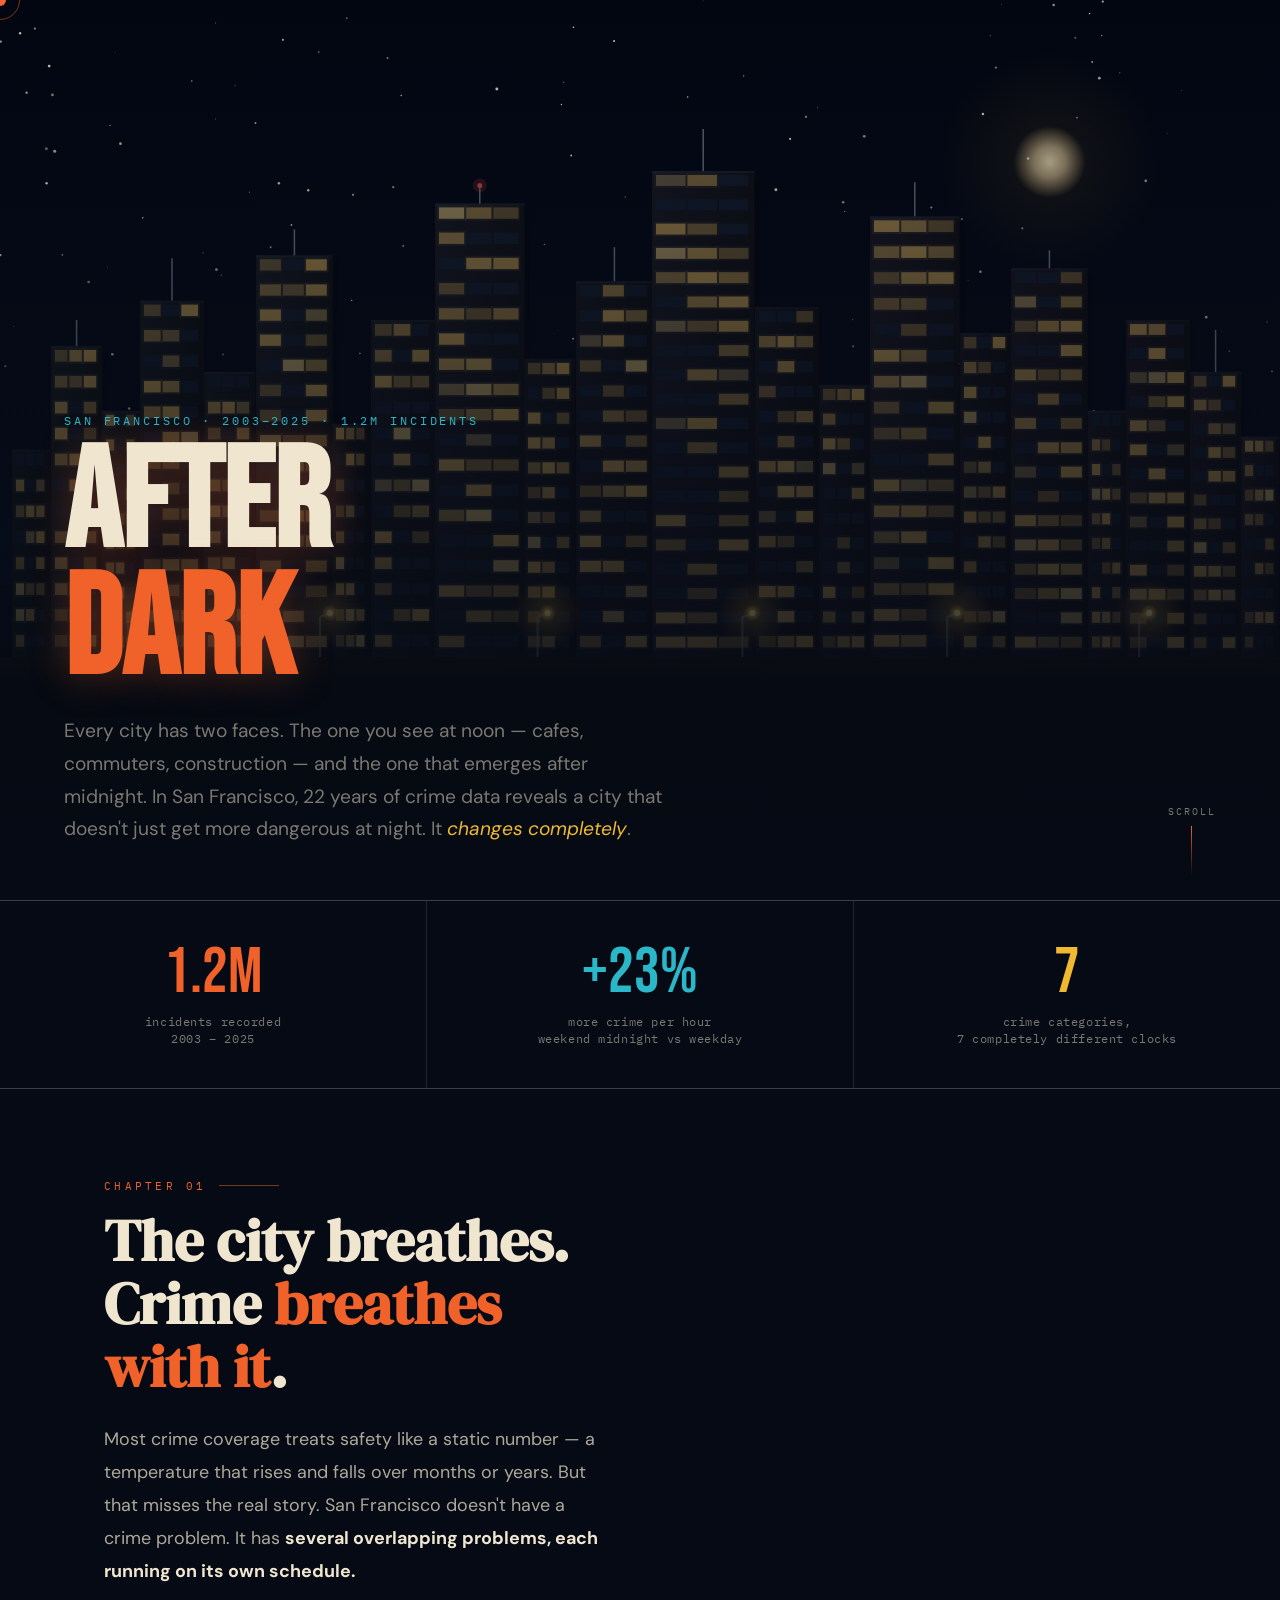
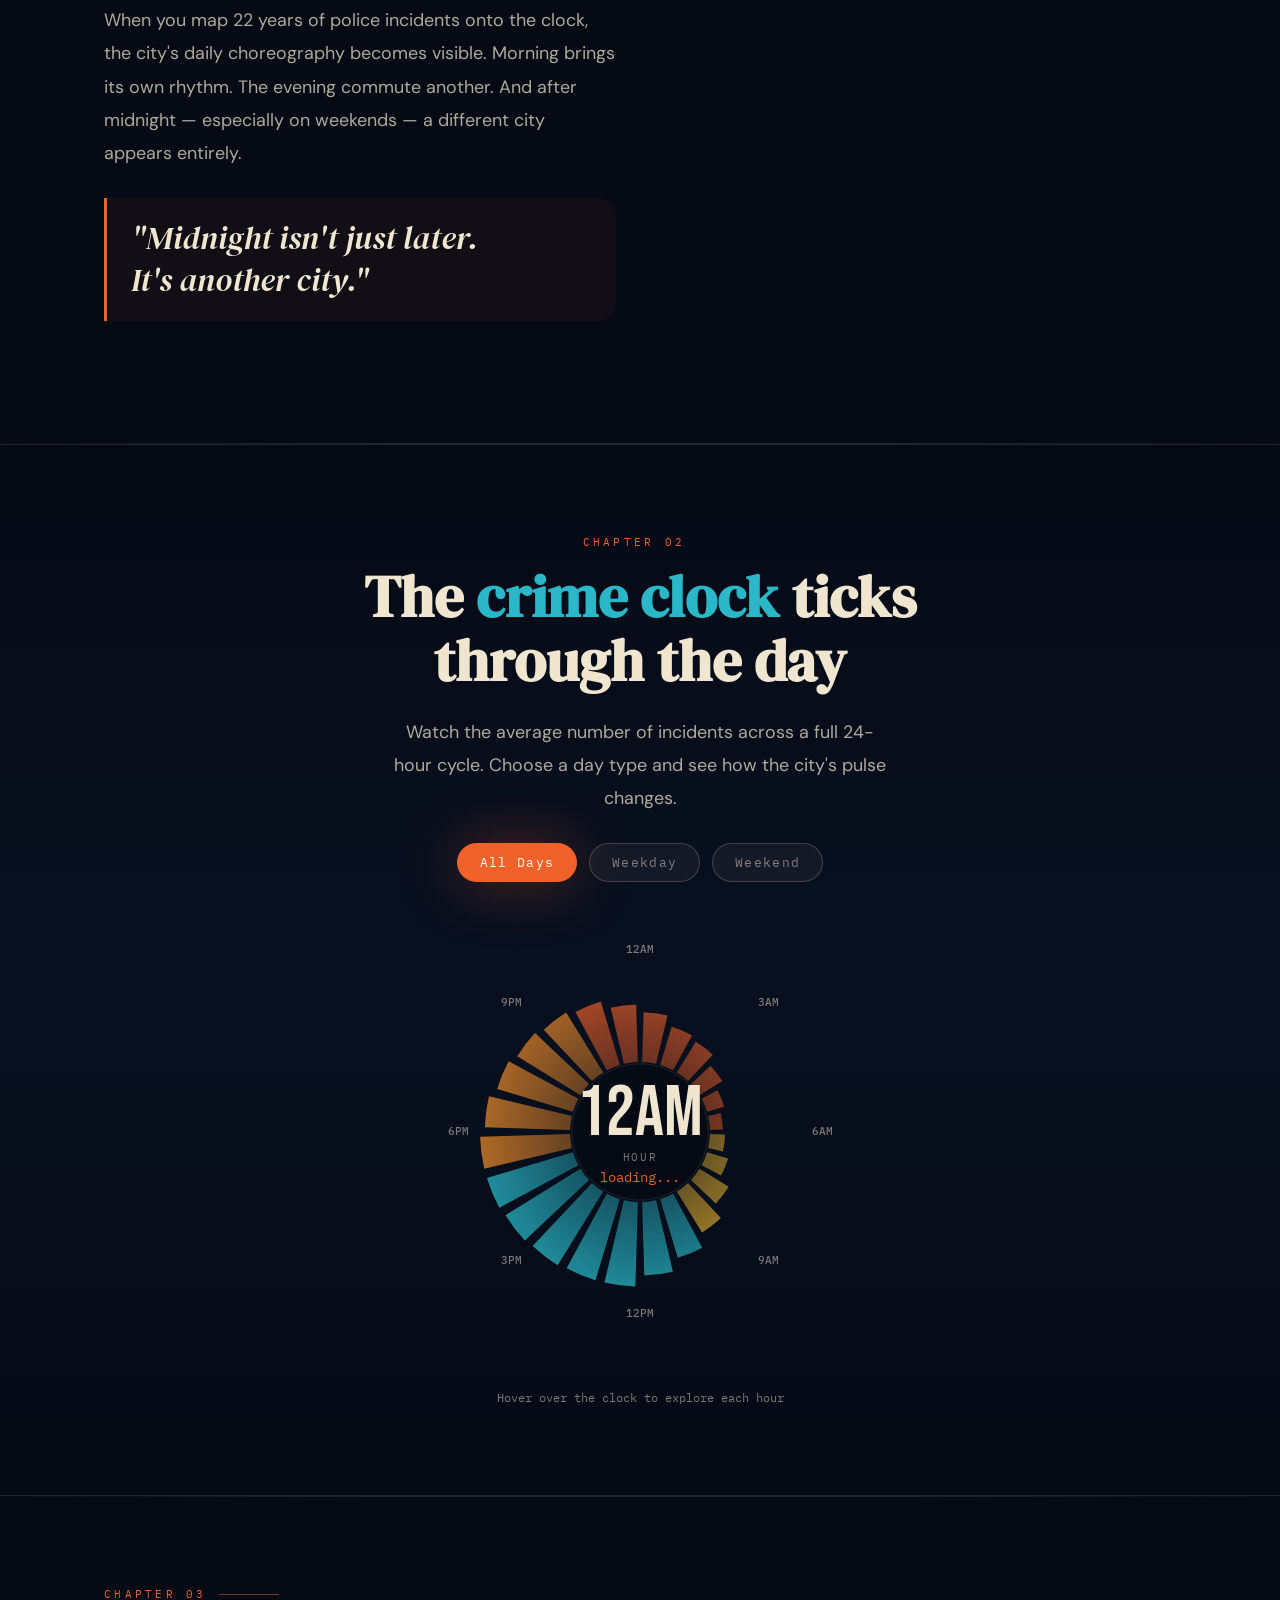
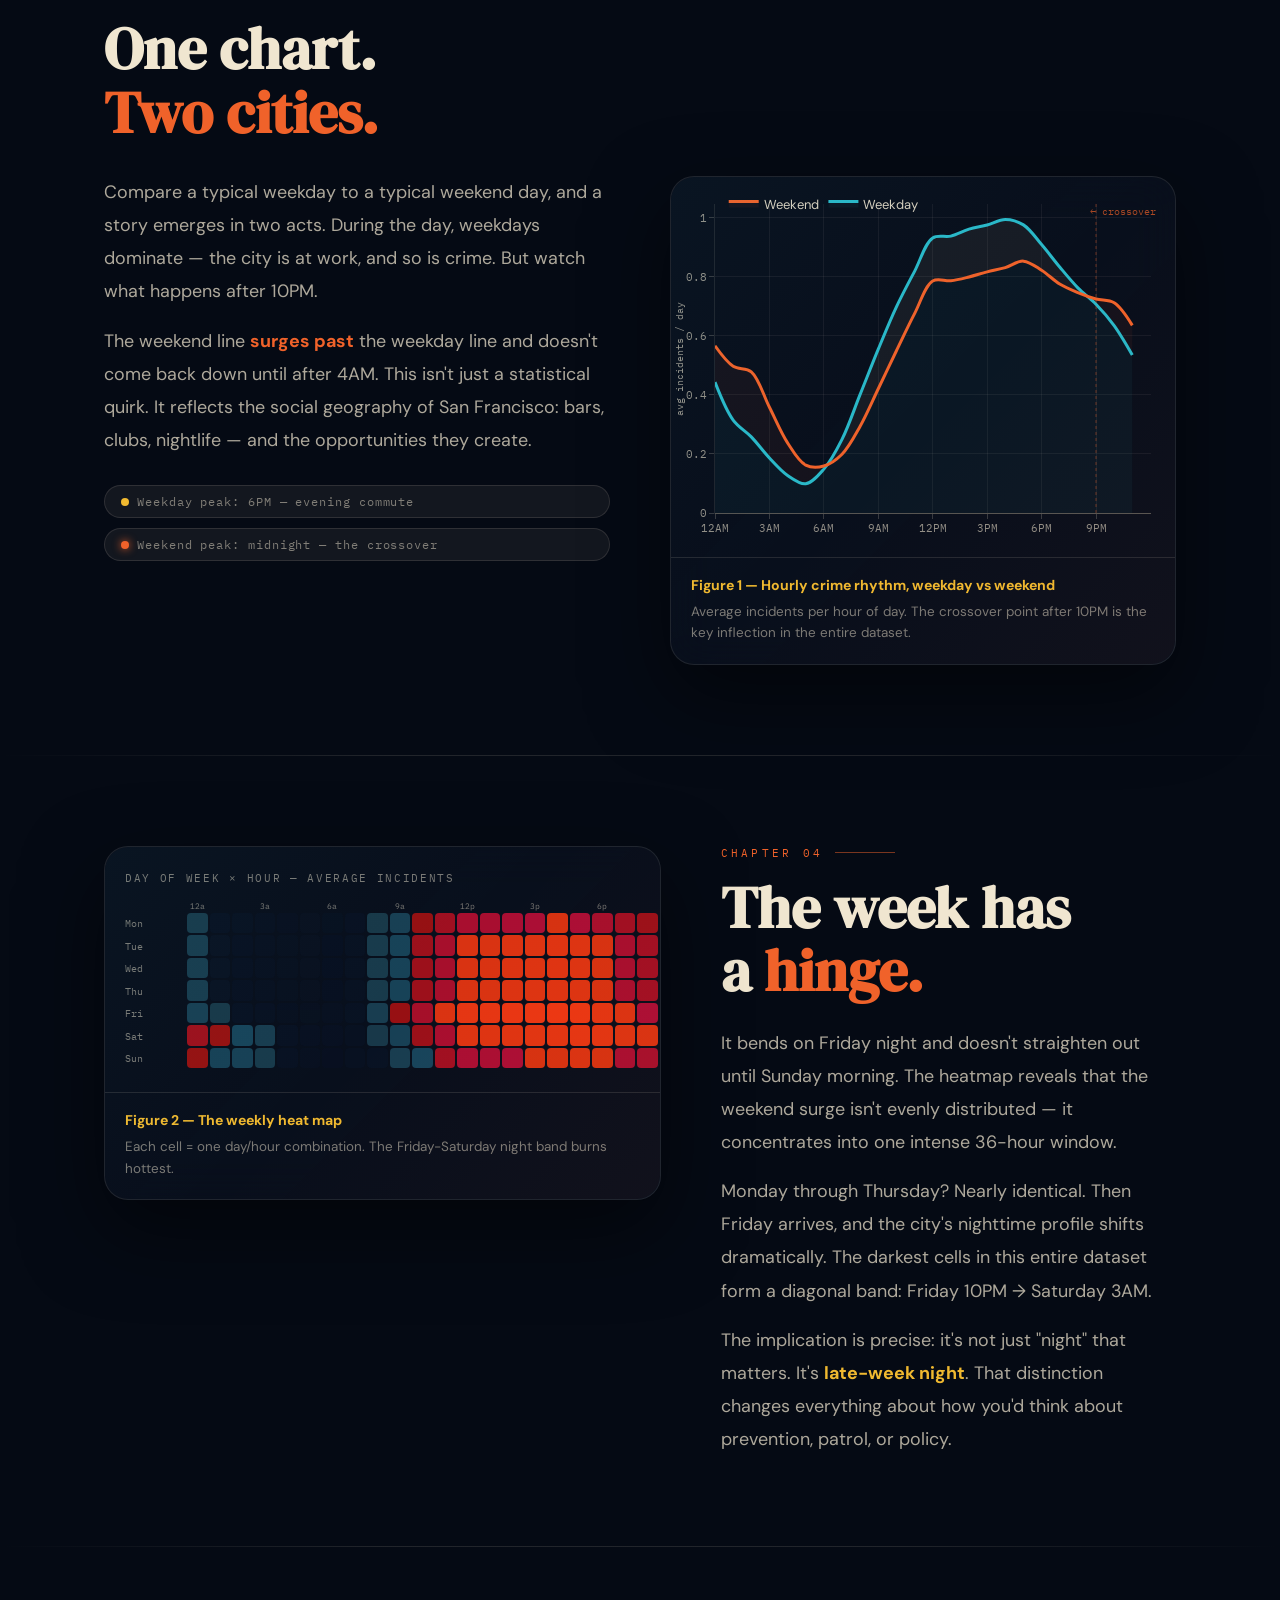
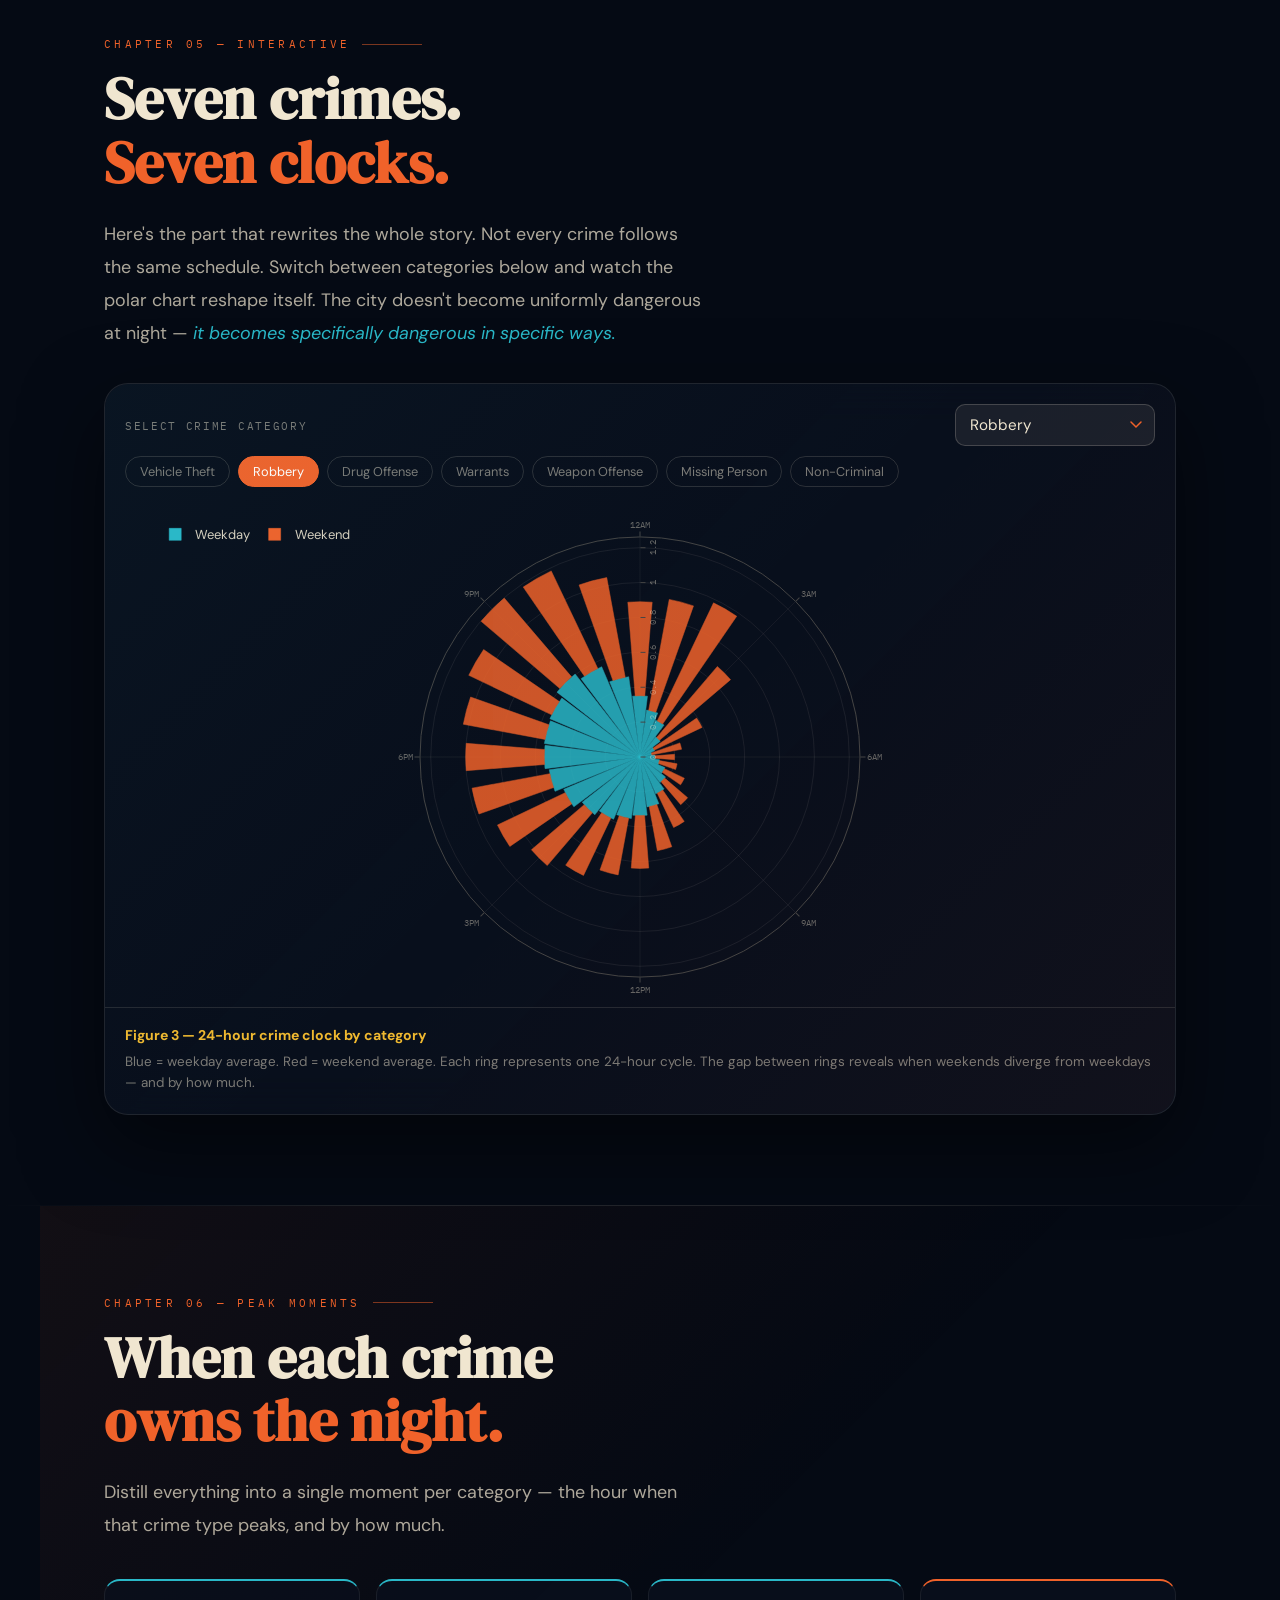
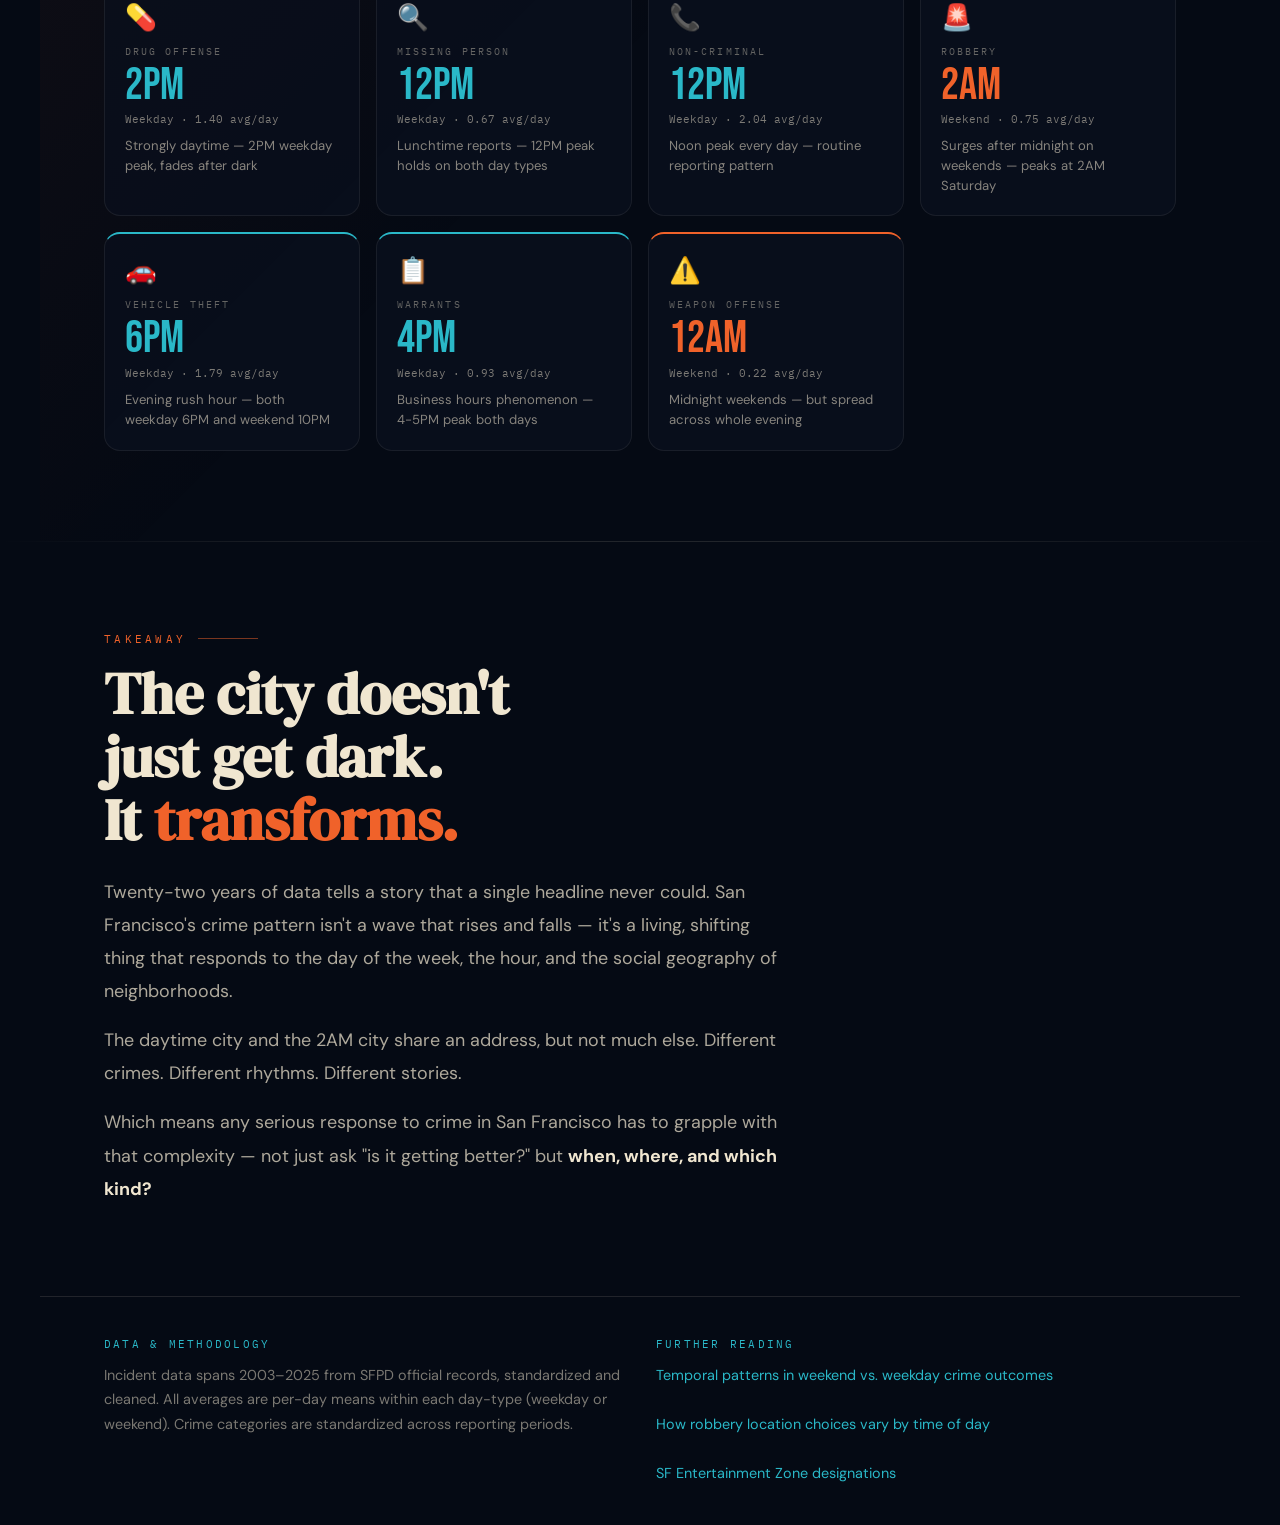
==== index.html @ 44c2de21 "init commit" ====
﻿<!DOCTYPE html>
<html lang="en">
<head>
<meta charset="UTF-8">
<meta name="viewport" content="width=device-width, initial-scale=1.0">
<title>After Dark — San Francisco's Crime Clock</title>
<link rel="preconnect" href="https://fonts.googleapis.com">
<link rel="preconnect" href="https://fonts.gstatic.com" crossorigin>
<link href="https://fonts.googleapis.com/css2?family=Bebas+Neue&family=DM+Serif+Display:ital@0;1&family=IBM+Plex+Mono:wght@400;500&family=DM+Sans:wght@300;400;500;700&display=swap" rel="stylesheet">
<script src="https://cdn.plot.ly/plotly-2.35.2.min.js"></script>
<style>
:root {
  --night: #050a14;
  --deep: #0a1220;
  --panel: rgba(8,16,32,0.82);
  --paper: #f5ede0;
  --ink: #f0e6d0;
  --dim: rgba(240,230,208,0.5);
  --orange: #f0622a;
  --teal: #2ab8c8;
  --gold: #f0b930;
  --amber: #e8892a;
  --line: rgba(240,230,208,0.12);
  --r: 18px;
  --glow-orange: 0 0 60px rgba(240,98,42,0.35);
  --glow-teal: 0 0 60px rgba(42,184,200,0.25);
}
*, *::before, *::after { box-sizing: border-box; margin: 0; padding: 0; }
html { scroll-behavior: smooth; }

body {
  background: var(--night);
  color: var(--ink);
  font-family: 'DM Sans', sans-serif;
  overflow-x: hidden;
}

/* ── PROGRESS BAR ── */
#progress-bar {
  position: fixed; top: 0; left: 0; height: 3px; width: 0;
  background: linear-gradient(90deg, var(--teal), var(--orange), var(--gold));
  z-index: 1000;
  transition: width 80ms linear;
  box-shadow: 0 0 12px rgba(240,98,42,0.6);
}

/* ── CURSOR ── */
#cursor {
  position: fixed; width: 12px; height: 12px; border-radius: 50%;
  background: var(--orange); pointer-events: none; z-index: 9999;
  transform: translate(-50%,-50%);
  transition: transform 60ms ease, width 200ms ease, height 200ms ease, opacity 200ms ease;
  mix-blend-mode: screen;
}
#cursor-ring {
  position: fixed; width: 40px; height: 40px; border-radius: 50%;
  border: 1px solid rgba(240,98,42,0.5); pointer-events: none; z-index: 9998;
  transform: translate(-50%,-50%);
  transition: transform 180ms ease, width 200ms ease, height 200ms ease;
}

/* ── HERO / CITY ── */
#hero {
  position: relative;
  height: 100vh; min-height: 600px;
  display: flex; flex-direction: column; justify-content: flex-end;
  overflow: hidden;
}

#city-canvas {
  position: absolute; inset: 0;
  width: 100%; height: 100%;
}

.hero-overlay {
  position: absolute; inset: 0;
  background: linear-gradient(to top, rgba(5,10,20,0.96) 0%, rgba(5,10,20,0.6) 50%, rgba(5,10,20,0.2) 100%);
  pointer-events: none;
}

.hero-content {
  position: relative; z-index: 10;
  padding: 0 clamp(20px, 5vw, 80px) clamp(40px, 6vh, 70px);
  max-width: 1100px;
}

.eyebrow {
  font-family: 'IBM Plex Mono', monospace;
  font-size: 0.72rem; letter-spacing: 0.25em; text-transform: uppercase;
  color: var(--teal); margin-bottom: 14px;
  animation: fadeUp 1s ease 0.3s both;
}

h1 {
  font-family: 'Bebas Neue', sans-serif;
  font-size: clamp(4rem, 11vw, 10rem);
  line-height: 0.9;
  color: var(--ink);
  text-shadow: 0 4px 40px rgba(240,98,42,0.3);
  animation: fadeUp 1s ease 0.5s both;
}

h1 em {
  color: var(--orange);
  font-style: normal;
}

.standfirst {
  max-width: 600px;
  font-size: clamp(1rem, 1.8vw, 1.2rem);
  line-height: 1.7;
  color: var(--dim);
  margin-top: 20px;
  animation: fadeUp 1s ease 0.7s both;
}

.hero-scroll-hint {
  position: absolute; bottom: 24px; right: clamp(20px, 5vw, 80px); z-index: 10;
  display: flex; flex-direction: column; align-items: center; gap: 8px;
  font-family: 'IBM Plex Mono', monospace; font-size: 0.65rem; letter-spacing: 0.2em;
  color: var(--dim); text-transform: uppercase;
  animation: fadeUp 1s ease 1s both;
}

.scroll-line {
  width: 1px; height: 50px;
  background: linear-gradient(to bottom, var(--orange), transparent);
  animation: scrollPulse 2s ease infinite;
}

/* ── CHAPTER SYSTEM ── */
.chapter {
  max-width: 1200px;
  margin: 0 auto;
  padding: clamp(60px, 10vh, 120px) clamp(20px, 5vw, 80px);
}

.chapter-label {
  font-family: 'IBM Plex Mono', monospace;
  font-size: 0.68rem; letter-spacing: 0.3em; text-transform: uppercase;
  color: var(--orange); margin-bottom: 16px;
  display: flex; align-items: center; gap: 12px;
}
.chapter-label::after {
  content: ''; flex: 1; max-width: 60px; height: 1px;
  background: var(--orange); opacity: 0.5;
}

h2 {
  font-family: 'DM Serif Display', Georgia, serif;
  font-size: clamp(2rem, 4.5vw, 3.6rem);
  line-height: 1.1;
  color: var(--ink);
  margin-bottom: 24px;
}
h2 em { color: var(--orange); font-style: normal; }
h2 .teal { color: var(--teal); }

.body-text {
  font-size: clamp(1rem, 1.5vw, 1.12rem);
  line-height: 1.85;
  color: rgba(240,230,208,0.72);
  max-width: 680px;
}
.body-text + .body-text { margin-top: 16px; }

/* ── TWO-COL ── */
.two-col {
  display: grid; grid-template-columns: 1fr 1fr; gap: 48px;
  align-items: start;
}
.two-col.flip { grid-template-columns: 1.1fr 0.9fr; }

/* ── PULL QUOTE ── */
.pullquote {
  border-left: 3px solid var(--orange);
  padding: 20px 24px;
  margin: 32px 0;
  background: rgba(240,98,42,0.05);
  border-radius: 0 var(--r) var(--r) 0;
}
.pullquote p {
  font-family: 'DM Serif Display', Georgia, serif;
  font-size: clamp(1.4rem, 2.5vw, 2rem);
  line-height: 1.3;
  color: var(--ink);
  font-style: italic;
}

/* ── VIZ CARDS ── */
.viz-wrap {
  background: rgba(10,18,32,0.7);
  border: 1px solid rgba(240,230,208,0.1);
  border-radius: 24px;
  overflow: hidden;
  backdrop-filter: blur(20px);
  box-shadow: 0 30px 80px rgba(0,0,0,0.5);
  position: relative;
}
.viz-wrap::before {
  content: ''; position: absolute; inset: 0;
  background: linear-gradient(135deg, rgba(42,184,200,0.04) 0%, transparent 50%, rgba(240,98,42,0.04) 100%);
  pointer-events: none; z-index: 1; border-radius: inherit;
}

.viz-caption {
  padding: 16px 20px 20px;
  border-top: 1px solid var(--line);
}
.viz-caption strong { color: var(--gold); font-size: 0.88rem; }
.viz-caption p { color: var(--dim); font-size: 0.84rem; line-height: 1.6; margin-top: 6px; }

/* ── ANIMATED CLOCK ── */
#clock-section {
  background: linear-gradient(180deg, var(--night) 0%, #081020 50%, var(--night) 100%);
  border-top: 1px solid var(--line); border-bottom: 1px solid var(--line);
}

.clock-container {
  display: flex; flex-direction: column; align-items: center;
  padding: clamp(60px,10vh,120px) clamp(20px,5vw,80px);
  text-align: center;
}

.clock-wrap {
  position: relative; width: clamp(260px, 40vw, 420px); height: clamp(260px, 40vw, 420px);
  margin: 40px auto;
}

#crime-clock {
  width: 100%; height: 100%;
}

.clock-time-display {
  position: absolute; top: 50%; left: 50%;
  transform: translate(-50%, -50%);
  text-align: center;
}
.clock-hour {
  font-family: 'Bebas Neue', sans-serif;
  font-size: clamp(2.8rem, 6vw, 4.5rem);
  color: var(--ink); line-height: 1;
}
.clock-label {
  font-family: 'IBM Plex Mono', monospace;
  font-size: 0.7rem; letter-spacing: 0.15em;
  color: var(--dim); text-transform: uppercase;
}
.clock-count {
  font-family: 'IBM Plex Mono', monospace;
  font-size: 0.85rem; color: var(--orange);
  margin-top: 4px;
}

.clock-controls {
  display: flex; gap: 12px; margin-top: 28px; flex-wrap: wrap; justify-content: center;
}
.clock-btn {
  padding: 10px 22px;
  border-radius: 999px;
  border: 1px solid rgba(240,230,208,0.2);
  background: rgba(240,230,208,0.05);
  color: var(--dim);
  font-family: 'IBM Plex Mono', monospace;
  font-size: 0.8rem; letter-spacing: 0.1em;
  cursor: pointer; transition: all 200ms ease;
}
.clock-btn:hover, .clock-btn.active {
  background: var(--orange); border-color: var(--orange);
  color: white; box-shadow: var(--glow-orange);
}

/* ── STATS ROW ── */
.stats-row {
  display: grid; grid-template-columns: repeat(3, 1fr); gap: 1px;
  background: var(--line);
  margin: 0; border-top: 1px solid var(--line); border-bottom: 1px solid var(--line);
}
.stat-cell {
  padding: 40px 30px;
  background: var(--night);
  text-align: center;
}
.stat-number {
  font-family: 'Bebas Neue', sans-serif;
  font-size: clamp(2.5rem, 5vw, 4rem);
  line-height: 1; display: block;
}
.stat-number.orange { color: var(--orange); }
.stat-number.teal { color: var(--teal); }
.stat-number.gold { color: var(--gold); }
.stat-desc {
  font-size: 0.88rem; color: var(--dim);
  line-height: 1.5; margin-top: 8px; display: block;
  font-family: 'IBM Plex Mono', monospace; font-size: 0.72rem; letter-spacing: 0.05em;
}

/* ── POLAR INTERACTIVE ── */
.polar-controls {
  padding: 20px 20px 10px;
  display: flex; align-items: center; justify-content: space-between;
  flex-wrap: wrap; gap: 12px;
}
.polar-label {
  font-family: 'IBM Plex Mono', monospace;
  font-size: 0.7rem; letter-spacing: 0.15em;
  color: var(--dim); text-transform: uppercase;
}
.polar-select {
  background: rgba(240,230,208,0.08);
  border: 1px solid rgba(240,230,208,0.2);
  border-radius: 10px;
  color: var(--ink);
  font-family: 'DM Sans', sans-serif;
  font-size: 0.95rem;
  padding: 10px 14px;
  cursor: pointer;
  min-width: 200px;
  appearance: none;
  background-image: url("data:image/svg+xml,%3Csvg xmlns='http://www.w3.org/2000/svg' width='12' height='8' viewBox='0 0 12 8'%3E%3Cpath d='M1 1l5 5 5-5' stroke='%23f0622a' stroke-width='1.5' fill='none' stroke-linecap='round'/%3E%3C/svg%3E");
  background-repeat: no-repeat;
  background-position: right 12px center;
  background-size: 12px;
  padding-right: 36px;
}
.polar-select option { background: var(--deep); }

.category-pills {
  display: flex; flex-wrap: wrap; gap: 8px;
  padding: 0 20px 20px;
}
.category-pill {
  padding: 6px 14px;
  border-radius: 999px;
  border: 1px solid rgba(240,230,208,0.15);
  background: transparent;
  color: var(--dim);
  font-size: 0.8rem;
  cursor: pointer;
  transition: all 150ms ease;
  font-family: 'DM Sans', sans-serif;
}
.category-pill:hover { border-color: var(--orange); color: var(--orange); }
.category-pill.active { background: var(--orange); border-color: var(--orange); color: white; }

/* ── LINE CHART ── */
.line-chart-wrap {
  padding: 20px;
}

/* ── GRID HEATMAP ── */
.heatmap-wrap { padding: 24px 20px; overflow-x: auto; }
.heatmap-grid {
  display: grid;
  grid-template-columns: 60px repeat(24, 1fr);
  gap: 2px;
  min-width: 600px;
}
.hm-cell {
  aspect-ratio: 1;
  border-radius: 4px;
  cursor: default;
  transition: transform 150ms ease, box-shadow 150ms ease;
  position: relative;
}
.hm-cell:hover {
  transform: scale(1.4); z-index: 10;
  box-shadow: 0 4px 20px rgba(0,0,0,0.5);
}
.hm-header {
  display: flex; align-items: center; justify-content: center;
  font-family: 'IBM Plex Mono', monospace;
  font-size: 0.6rem; color: var(--dim);
}
.hm-row-label {
  display: flex; align-items: center;
  font-family: 'IBM Plex Mono', monospace;
  font-size: 0.65rem; color: var(--dim);
  padding-right: 6px;
}

/* ── SCROLL SECTIONS ── */
.reveal {
  opacity: 0; transform: translateY(40px);
  transition: opacity 900ms ease, transform 900ms ease;
}
.reveal.visible { opacity: 1; transform: translateY(0); }

/* ── DIVIDERS ── */
.divider {
  width: 100%; height: 1px;
  background: linear-gradient(90deg, transparent, var(--line) 30%, var(--line) 70%, transparent);
}

/* ── FULL BLEED SECTION ── */
.full-bleed {
  background: linear-gradient(135deg, rgba(240,98,42,0.06) 0%, transparent 50%);
  padding: clamp(60px,10vh,120px) clamp(20px,5vw,80px);
}

/* ── FOOTER ── */
footer {
  border-top: 1px solid var(--line);
  padding: 40px clamp(20px,5vw,80px);
  max-width: 1200px;
  margin: 0 auto;
}
.footer-grid { display: grid; grid-template-columns: 1fr 1fr; gap: 32px; }
.footer-title {
  font-family: 'IBM Plex Mono', monospace;
  font-size: 0.7rem; letter-spacing: 0.2em;
  text-transform: uppercase; color: var(--teal);
  margin-bottom: 12px;
}
.footer-text { font-size: 0.9rem; line-height: 1.7; color: var(--dim); }
.footer-text a { color: var(--teal); text-decoration: none; }
.footer-text a:hover { text-decoration: underline; }

/* ── TOOLTIP ── */
.tooltip {
  position: fixed;
  background: rgba(8,16,32,0.95);
  border: 1px solid var(--orange);
  border-radius: 10px;
  padding: 10px 14px;
  pointer-events: none;
  z-index: 500;
  font-family: 'IBM Plex Mono', monospace;
  font-size: 0.78rem;
  color: var(--ink);
  opacity: 0;
  transition: opacity 150ms ease;
  max-width: 200px;
  box-shadow: 0 8px 30px rgba(0,0,0,0.5);
}

/* ── NIGHT TIMELINE ── */
.timeline-strip {
  display: flex;
  height: 80px;
  border-radius: 12px;
  overflow: hidden;
  margin: 32px 0;
  position: relative;
}
.timeline-hour {
  flex: 1;
  display: flex; flex-direction: column;
  align-items: center; justify-content: flex-end;
  padding-bottom: 6px;
  cursor: pointer;
  transition: opacity 200ms ease;
  position: relative;
}
.timeline-hour:hover { opacity: 0.85; }
.timeline-hour-label {
  font-family: 'IBM Plex Mono', monospace;
  font-size: 0.55rem; color: rgba(240,230,208,0.5);
  position: absolute; bottom: -18px;
}

/* ── ANIMATED NUMBERS ── */
.count-up { display: inline-block; }

/* ── NIGHT/DAY TOGGLE ── */
.mode-indicator {
  display: inline-flex; align-items: center; gap: 8px;
  padding: 8px 16px; border-radius: 999px;
  background: rgba(240,230,208,0.06);
  border: 1px solid var(--line);
  font-family: 'IBM Plex Mono', monospace; font-size: 0.72rem;
  color: var(--dim); letter-spacing: 0.08em;
}
.mode-dot { width: 8px; height: 8px; border-radius: 50%; }
.mode-dot.night { background: var(--orange); box-shadow: 0 0 8px var(--orange); animation: pulse 2s ease infinite; }
.mode-dot.day { background: var(--gold); }

/* ── RESPONSIVE ── */
@media (max-width: 800px) {
  .two-col, .two-col.flip { grid-template-columns: 1fr; }
  .footer-grid { grid-template-columns: 1fr; }
  .stats-row { grid-template-columns: 1fr; }
}
@media (max-width: 540px) {
  h1 { font-size: 3.5rem; }
}

/* ── KEYFRAMES ── */
@keyframes fadeUp {
  from { opacity: 0; transform: translateY(30px); }
  to { opacity: 1; transform: translateY(0); }
}
@keyframes scrollPulse {
  0%, 100% { opacity: 1; transform: scaleY(1); }
  50% { opacity: 0.3; transform: scaleY(0.6); }
}
@keyframes pulse {
  0%, 100% { box-shadow: 0 0 6px var(--orange); }
  50% { box-shadow: 0 0 14px var(--orange); }
}
@keyframes starFloat {
  0%, 100% { transform: translateY(0); }
  50% { transform: translateY(-6px); }
}

/* stars in hero */
.star {
  position: absolute;
  border-radius: 50%;
  background: white;
  pointer-events: none;
}
</style>
</head>
<body>

<div id="progress-bar"></div>
<div id="cursor"></div>
<div id="cursor-ring"></div>
<div class="tooltip" id="tooltip"></div>

<!-- ══════════════════════════════════════
     HERO — 3D City Skyline
════════════════════════════════════════ -->
<section id="hero">
  <canvas id="city-canvas"></canvas>
  <div class="hero-overlay"></div>
  <div class="hero-content">
    <p class="eyebrow">San Francisco · 2003–2025 · 1.2M incidents</p>
    <h1>After<br><em>Dark</em></h1>
    <p class="standfirst">
      Every city has two faces. The one you see at noon — cafes, commuters, construction — and the one that emerges after midnight. In San Francisco, 22 years of crime data reveals a city that doesn't just get more dangerous at night. It <em style="color:var(--gold)">changes completely</em>.
    </p>
  </div>
  <div class="hero-scroll-hint">
    <span>scroll</span>
    <div class="scroll-line"></div>
  </div>
</section>

<!-- ══════════════════════════════════════
     STATS ROW
════════════════════════════════════════ -->
<div class="stats-row reveal">
  <div class="stat-cell">
    <span class="stat-number orange" data-target="1200000" data-suffix="">1.2M</span>
    <span class="stat-desc">incidents recorded<br>2003 – 2025</span>
  </div>
  <div class="stat-cell">
    <span class="stat-number teal">+23%</span>
    <span class="stat-desc">more crime per hour<br>weekend midnight vs weekday</span>
  </div>
  <div class="stat-cell">
    <span class="stat-number gold">7</span>
    <span class="stat-desc">crime categories,<br>7 completely different clocks</span>
  </div>
</div>

<!-- ══════════════════════════════════════
     CHAPTER 1 — The Rhythm
════════════════════════════════════════ -->
<section class="chapter reveal">
  <div class="two-col">
    <div>
      <p class="chapter-label">Chapter 01</p>
      <h2>The city breathes.<br>Crime <em>breathes with it</em>.</h2>
      <p class="body-text">
        Most crime coverage treats safety like a static number — a temperature that rises and falls over months or years. But that misses the real story. San Francisco doesn't have a crime problem. It has <strong style="color:var(--ink)">several overlapping problems, each running on its own schedule.</strong>
      </p>
      <p class="body-text" style="margin-top:16px">
        When you map 22 years of police incidents onto the clock, the city's daily choreography becomes visible. Morning brings its own rhythm. The evening commute another. And after midnight — especially on weekends — a different city appears entirely.
      </p>
      <div class="pullquote" style="margin-top:28px">
        <p>"Midnight isn't just later.<br>It's <em>another city</em>."</p>
      </div>
    </div>
    <div>
      </div>
    </div>
  </div>
</section>

<div class="divider"></div>

<!-- ══════════════════════════════════════
     CHAPTER 2 — THE CLOCK SECTION
════════════════════════════════════════ -->
<section id="clock-section" class="reveal">
  <div class="clock-container">
    <p class="chapter-label" style="justify-content:center">Chapter 02</p>
    <h2 style="max-width:600px">The <span class="teal">crime clock</span> ticks<br>through the day</h2>
    <p class="body-text" style="margin:0 auto;text-align:center;max-width:500px">
      Watch the average number of incidents across a full 24-hour cycle. Choose a day type and see how the city's pulse changes.
    </p>

    <div class="clock-controls">
      <button class="clock-btn active" id="btn-all">All Days</button>
      <button class="clock-btn" id="btn-weekday">Weekday</button>
      <button class="clock-btn" id="btn-weekend">Weekend</button>
    </div>

    <div class="clock-wrap">
      <canvas id="crime-clock"></canvas>
      <div class="clock-time-display">
        <div class="clock-hour" id="clock-hour-display">12AM</div>
        <div class="clock-label">Hour</div>
        <div class="clock-count" id="clock-count-display">loading...</div>
      </div>
    </div>

    <p style="font-family:'IBM Plex Mono',monospace;font-size:0.72rem;color:var(--dim);text-align:center;margin-top:8px">
      Hover over the clock to explore each hour
    </p>
  </div>
</section>

<div class="divider"></div>

<!-- ══════════════════════════════════════
     CHAPTER 3 — WEEKDAY vs WEEKEND LINE CHART
════════════════════════════════════════ -->
<section class="chapter reveal">
  <p class="chapter-label">Chapter 03</p>
  <h2>One chart.<br><em>Two cities.</em></h2>
  <div class="two-col" style="align-items:start;gap:60px;margin-top:32px">
    <div>
      <p class="body-text">
        Compare a typical weekday to a typical weekend day, and a story emerges in two acts. During the day, weekdays dominate — the city is at work, and so is crime. But watch what happens after 10PM.
      </p>
      <p class="body-text" style="margin-top:16px">
        The weekend line <strong style="color:var(--orange)">surges past</strong> the weekday line and doesn't come back down until after 4AM. This isn't just a statistical quirk. It reflects the social geography of San Francisco: bars, clubs, nightlife — and the opportunities they create.
      </p>

      <div style="display:flex;flex-direction:column;gap:10px;margin-top:28px">
        <div class="mode-indicator">
          <div class="mode-dot day"></div>
          <span>Weekday peak: 6PM — evening commute</span>
        </div>
        <div class="mode-indicator">
          <div class="mode-dot night"></div>
          <span>Weekend peak: midnight — the crossover</span>
        </div>
      </div>
    </div>
    <div class="viz-wrap">
      <div id="line-chart" style="height:380px"></div>
      <div class="viz-caption">
        <strong>Figure 1 — Hourly crime rhythm, weekday vs weekend</strong>
        <p>Average incidents per hour of day. The crossover point after 10PM is the key inflection in the entire dataset.</p>
      </div>
    </div>
  </div>
</section>

<div class="divider"></div>

<!-- ══════════════════════════════════════
     CHAPTER 4 — HEATMAP
════════════════════════════════════════ -->
<section class="chapter reveal">
  <div class="two-col flip" style="align-items:start;gap:60px">
    <div class="viz-wrap" style="min-width:0">
      <div class="heatmap-wrap">
        <p class="polar-label" style="margin-bottom:16px">Day of week × Hour — average incidents</p>
        <div class="heatmap-grid" id="heatmap-grid"></div>
      </div>
      <div class="viz-caption">
        <strong>Figure 2 — The weekly heat map</strong>
        <p>Each cell = one day/hour combination. The Friday-Saturday night band burns hottest.</p>
      </div>
    </div>
    <div>
      <p class="chapter-label">Chapter 04</p>
      <h2>The week has<br>a <em>hinge.</em></h2>
      <p class="body-text">
        It bends on Friday night and doesn't straighten out until Sunday morning. The heatmap reveals that the weekend surge isn't evenly distributed — it concentrates into one intense 36-hour window.
      </p>
      <p class="body-text" style="margin-top:16px">
        Monday through Thursday? Nearly identical. Then Friday arrives, and the city's nighttime profile shifts dramatically. The darkest cells in this entire dataset form a diagonal band: Friday 10PM → Saturday 3AM.
      </p>
      <p class="body-text" style="margin-top:16px">
        The implication is precise: it's not just "night" that matters. It's <strong style="color:var(--gold)">late-week night</strong>. That distinction changes everything about how you'd think about prevention, patrol, or policy.
      </p>
    </div>
  </div>
</section>

<div class="divider"></div>

<!-- ══════════════════════════════════════
     CHAPTER 5 — POLAR INTERACTIVE
════════════════════════════════════════ -->
<section class="chapter reveal">
  <p class="chapter-label">Chapter 05 — Interactive</p>
  <h2>Seven crimes.<br><em>Seven clocks.</em></h2>
  <p class="body-text" style="max-width:600px;margin-bottom:32px">
    Here's the part that rewrites the whole story. Not every crime follows the same schedule. Switch between categories below and watch the polar chart reshape itself. The city doesn't become uniformly dangerous at night — <em style="color:var(--teal)">it becomes specifically dangerous in specific ways.</em>
  </p>

  <div class="viz-wrap">
    <div class="polar-controls">
      <div>
        <span class="polar-label">Select crime category</span>
      </div>
      <select class="polar-select" id="category-select"></select>
    </div>
    <div class="category-pills" id="category-pills"></div>
    <div id="polar-chart" style="height:500px"></div>
    <div class="viz-caption">
      <strong>Figure 3 — 24-hour crime clock by category</strong>
      <p>Blue = weekday average. Red = weekend average. Each ring represents one 24-hour cycle. The gap between rings reveals when weekends diverge from weekdays — and by how much.</p>
    </div>
  </div>
</section>

<div class="divider"></div>

<!-- ══════════════════════════════════════
     CHAPTER 6 — PEAK MOMENTS
════════════════════════════════════════ -->
<section class="chapter reveal full-bleed">
  <p class="chapter-label">Chapter 06 — Peak moments</p>
  <h2>When each crime<br><em>owns the night.</em></h2>
  <p class="body-text" style="margin-bottom:36px;max-width:580px">
    Distill everything into a single moment per category — the hour when that crime type peaks, and by how much.
  </p>
  <div id="peaks-grid" style="display:grid;grid-template-columns:repeat(auto-fill,minmax(240px,1fr));gap:16px"></div>
</section>

<div class="divider"></div>

<!-- ══════════════════════════════════════
     OUTRO
════════════════════════════════════════ -->
<section class="chapter reveal">
  <div style="max-width:720px">
    <p class="chapter-label">Takeaway</p>
    <h2>The city doesn't<br>just get dark.<br>It <em>transforms.</em></h2>
    <p class="body-text" style="margin-top:8px">
      Twenty-two years of data tells a story that a single headline never could. San Francisco's crime pattern isn't a wave that rises and falls — it's a living, shifting thing that responds to the day of the week, the hour, and the social geography of neighborhoods.
    </p>
    <p class="body-text" style="margin-top:16px">
      The daytime city and the 2AM city share an address, but not much else. Different crimes. Different rhythms. Different stories.
    </p>
    <p class="body-text" style="margin-top:16px">
      Which means any serious response to crime in San Francisco has to grapple with that complexity — not just ask "is it getting better?" but <strong style="color:var(--ink)">when, where, and which kind?</strong>
    </p>
  </div>
</section>

<!-- ══════════════════════════════════════
     FOOTER
════════════════════════════════════════ -->
<footer class="reveal">
  <div class="footer-grid">
    <div>
      <p class="footer-title">Data & Methodology</p>
      <p class="footer-text">
        Incident data spans 2003–2025 from SFPD official records, standardized and cleaned. All averages are per-day means within each day-type (weekday or weekend). Crime categories are standardized across reporting periods.
      </p>
    </div>
    <div>
      <p class="footer-title">Further Reading</p>
      <p class="footer-text">
        <a href="https://pmc.ncbi.nlm.nih.gov/articles/PMC10273326/" target="_blank">Temporal patterns in weekend vs. weekday crime outcomes</a><br><br>
        <a href="https://pmc.ncbi.nlm.nih.gov/articles/PMC5302087/" target="_blank">How robbery location choices vary by time of day</a><br><br>
        <a href="https://www.sf.gov/valencia-street-entertainment-zone" target="_blank">SF Entertainment Zone designations</a>
      </p>
    </div>
  </div>
</footer>

<!-- ══════════════════════════════════════
     DATA
════════════════════════════════════════ -->
<script id="story-data" type="application/json">{
  "metadata": {
    "title": "Crime isn't random. It follows a daily rhythm.",
    "focus_categories": [
      "Vehicle Theft",
      "Robbery",
      "Drug Offense",
      "Warrants",
      "Weapon Offense",
      "Missing Person",
      "Non-Criminal"
    ],
    "chart_meta": {
      "midnight_weekend": 21.310416666666665,
      "midnight_weekday": 17.363333333333333,
      "weekday_peak_hour": 18,
      "weekend_peak_hour": 0
    }
  },
  "category_hour": [
    {"category":"Drug Offense","label":"Weekday","hour":0,"avg_per_day":0.5133},
    {"category":"Drug Offense","label":"Weekday","hour":1,"avg_per_day":0.3085},
    {"category":"Drug Offense","label":"Weekday","hour":2,"avg_per_day":0.2548},
    {"category":"Drug Offense","label":"Weekday","hour":3,"avg_per_day":0.1823},
    {"category":"Drug Offense","label":"Weekday","hour":4,"avg_per_day":0.117},
    {"category":"Drug Offense","label":"Weekday","hour":5,"avg_per_day":0.0677},
    {"category":"Drug Offense","label":"Weekday","hour":6,"avg_per_day":0.1342},
    {"category":"Drug Offense","label":"Weekday","hour":7,"avg_per_day":0.2372},
    {"category":"Drug Offense","label":"Weekday","hour":8,"avg_per_day":0.4127},
    {"category":"Drug Offense","label":"Weekday","hour":9,"avg_per_day":0.6695},
    {"category":"Drug Offense","label":"Weekday","hour":10,"avg_per_day":0.9217},
    {"category":"Drug Offense","label":"Weekday","hour":11,"avg_per_day":1.1167},
    {"category":"Drug Offense","label":"Weekday","hour":12,"avg_per_day":1.2762},
    {"category":"Drug Offense","label":"Weekday","hour":13,"avg_per_day":1.3378},
    {"category":"Drug Offense","label":"Weekday","hour":14,"avg_per_day":1.3998},
    {"category":"Drug Offense","label":"Weekday","hour":15,"avg_per_day":1.3705},
    {"category":"Drug Offense","label":"Weekday","hour":16,"avg_per_day":1.2997},
    {"category":"Drug Offense","label":"Weekday","hour":17,"avg_per_day":1.1398},
    {"category":"Drug Offense","label":"Weekday","hour":18,"avg_per_day":0.9688},
    {"category":"Drug Offense","label":"Weekday","hour":19,"avg_per_day":0.8722},
    {"category":"Drug Offense","label":"Weekday","hour":20,"avg_per_day":0.7957},
    {"category":"Drug Offense","label":"Weekday","hour":21,"avg_per_day":0.7527},
    {"category":"Drug Offense","label":"Weekday","hour":22,"avg_per_day":0.7068},
    {"category":"Drug Offense","label":"Weekday","hour":23,"avg_per_day":0.5978},
    {"category":"Drug Offense","label":"Weekend","hour":0,"avg_per_day":0.6008},
    {"category":"Drug Offense","label":"Weekend","hour":1,"avg_per_day":0.4517},
    {"category":"Drug Offense","label":"Weekend","hour":2,"avg_per_day":0.4167},
    {"category":"Drug Offense","label":"Weekend","hour":3,"avg_per_day":0.3025},
    {"category":"Drug Offense","label":"Weekend","hour":4,"avg_per_day":0.1983},
    {"category":"Drug Offense","label":"Weekend","hour":5,"avg_per_day":0.1142},
    {"category":"Drug Offense","label":"Weekend","hour":6,"avg_per_day":0.1117},
    {"category":"Drug Offense","label":"Weekend","hour":7,"avg_per_day":0.1533},
    {"category":"Drug Offense","label":"Weekend","hour":8,"avg_per_day":0.2425},
    {"category":"Drug Offense","label":"Weekend","hour":9,"avg_per_day":0.3983},
    {"category":"Drug Offense","label":"Weekend","hour":10,"avg_per_day":0.5492},
    {"category":"Drug Offense","label":"Weekend","hour":11,"avg_per_day":0.6892},
    {"category":"Drug Offense","label":"Weekend","hour":12,"avg_per_day":0.8017},
    {"category":"Drug Offense","label":"Weekend","hour":13,"avg_per_day":0.8425},
    {"category":"Drug Offense","label":"Weekend","hour":14,"avg_per_day":0.8658},
    {"category":"Drug Offense","label":"Weekend","hour":15,"avg_per_day":0.8842},
    {"category":"Drug Offense","label":"Weekend","hour":16,"avg_per_day":0.8567},
    {"category":"Drug Offense","label":"Weekend","hour":17,"avg_per_day":0.9529},
    {"category":"Drug Offense","label":"Weekend","hour":18,"avg_per_day":0.8917},
    {"category":"Drug Offense","label":"Weekend","hour":19,"avg_per_day":0.8042},
    {"category":"Drug Offense","label":"Weekend","hour":20,"avg_per_day":0.7483},
    {"category":"Drug Offense","label":"Weekend","hour":21,"avg_per_day":0.7417},
    {"category":"Drug Offense","label":"Weekend","hour":22,"avg_per_day":0.7375},
    {"category":"Drug Offense","label":"Weekend","hour":23,"avg_per_day":0.6517},
    {"category":"Missing Person","label":"Weekday","hour":0,"avg_per_day":0.1495},
    {"category":"Missing Person","label":"Weekday","hour":1,"avg_per_day":0.1095},
    {"category":"Missing Person","label":"Weekday","hour":2,"avg_per_day":0.0887},
    {"category":"Missing Person","label":"Weekday","hour":3,"avg_per_day":0.0693},
    {"category":"Missing Person","label":"Weekday","hour":4,"avg_per_day":0.052},
    {"category":"Missing Person","label":"Weekday","hour":5,"avg_per_day":0.0413},
    {"category":"Missing Person","label":"Weekday","hour":6,"avg_per_day":0.0493},
    {"category":"Missing Person","label":"Weekday","hour":7,"avg_per_day":0.0713},
    {"category":"Missing Person","label":"Weekday","hour":8,"avg_per_day":0.1422},
    {"category":"Missing Person","label":"Weekday","hour":9,"avg_per_day":0.2422},
    {"category":"Missing Person","label":"Weekday","hour":10,"avg_per_day":0.3555},
    {"category":"Missing Person","label":"Weekday","hour":11,"avg_per_day":0.4673},
    {"category":"Missing Person","label":"Weekday","hour":12,"avg_per_day":0.6652},
    {"category":"Missing Person","label":"Weekday","hour":13,"avg_per_day":0.6035},
    {"category":"Missing Person","label":"Weekday","hour":14,"avg_per_day":0.5647},
    {"category":"Missing Person","label":"Weekday","hour":15,"avg_per_day":0.545},
    {"category":"Missing Person","label":"Weekday","hour":16,"avg_per_day":0.5413},
    {"category":"Missing Person","label":"Weekday","hour":17,"avg_per_day":0.521},
    {"category":"Missing Person","label":"Weekday","hour":18,"avg_per_day":0.4493},
    {"category":"Missing Person","label":"Weekday","hour":19,"avg_per_day":0.3992},
    {"category":"Missing Person","label":"Weekday","hour":20,"avg_per_day":0.3437},
    {"category":"Missing Person","label":"Weekday","hour":21,"avg_per_day":0.3003},
    {"category":"Missing Person","label":"Weekday","hour":22,"avg_per_day":0.249},
    {"category":"Missing Person","label":"Weekday","hour":23,"avg_per_day":0.2007},
    {"category":"Missing Person","label":"Weekend","hour":0,"avg_per_day":0.1708},
    {"category":"Missing Person","label":"Weekend","hour":1,"avg_per_day":0.1283},
    {"category":"Missing Person","label":"Weekend","hour":2,"avg_per_day":0.1125},
    {"category":"Missing Person","label":"Weekend","hour":3,"avg_per_day":0.0842},
    {"category":"Missing Person","label":"Weekend","hour":4,"avg_per_day":0.0617},
    {"category":"Missing Person","label":"Weekend","hour":5,"avg_per_day":0.0483},
    {"category":"Missing Person","label":"Weekend","hour":6,"avg_per_day":0.0508},
    {"category":"Missing Person","label":"Weekend","hour":7,"avg_per_day":0.0658},
    {"category":"Missing Person","label":"Weekend","hour":8,"avg_per_day":0.1217},
    {"category":"Missing Person","label":"Weekend","hour":9,"avg_per_day":0.2108},
    {"category":"Missing Person","label":"Weekend","hour":10,"avg_per_day":0.3375},
    {"category":"Missing Person","label":"Weekend","hour":11,"avg_per_day":0.4692},
    {"category":"Missing Person","label":"Weekend","hour":12,"avg_per_day":0.6042},
    {"category":"Missing Person","label":"Weekend","hour":13,"avg_per_day":0.5658},
    {"category":"Missing Person","label":"Weekend","hour":14,"avg_per_day":0.5308},
    {"category":"Missing Person","label":"Weekend","hour":15,"avg_per_day":0.5183},
    {"category":"Missing Person","label":"Weekend","hour":16,"avg_per_day":0.5067},
    {"category":"Missing Person","label":"Weekend","hour":17,"avg_per_day":0.4617},
    {"category":"Missing Person","label":"Weekend","hour":18,"avg_per_day":0.4125},
    {"category":"Missing Person","label":"Weekend","hour":19,"avg_per_day":0.3675},
    {"category":"Missing Person","label":"Weekend","hour":20,"avg_per_day":0.3308},
    {"category":"Missing Person","label":"Weekend","hour":21,"avg_per_day":0.2967},
    {"category":"Missing Person","label":"Weekend","hour":22,"avg_per_day":0.2458},
    {"category":"Missing Person","label":"Weekend","hour":23,"avg_per_day":0.2},
    {"category":"Non-Criminal","label":"Weekday","hour":0,"avg_per_day":0.6985},
    {"category":"Non-Criminal","label":"Weekday","hour":1,"avg_per_day":0.4608},
    {"category":"Non-Criminal","label":"Weekday","hour":2,"avg_per_day":0.3568},
    {"category":"Non-Criminal","label":"Weekday","hour":3,"avg_per_day":0.2658},
    {"category":"Non-Criminal","label":"Weekday","hour":4,"avg_per_day":0.1898},
    {"category":"Non-Criminal","label":"Weekday","hour":5,"avg_per_day":0.1613},
    {"category":"Non-Criminal","label":"Weekday","hour":6,"avg_per_day":0.2702},
    {"category":"Non-Criminal","label":"Weekday","hour":7,"avg_per_day":0.5403},
    {"category":"Non-Criminal","label":"Weekday","hour":8,"avg_per_day":0.9718},
    {"category":"Non-Criminal","label":"Weekday","hour":9,"avg_per_day":1.3475},
    {"category":"Non-Criminal","label":"Weekday","hour":10,"avg_per_day":1.6412},
    {"category":"Non-Criminal","label":"Weekday","hour":11,"avg_per_day":1.8698},
    {"category":"Non-Criminal","label":"Weekday","hour":12,"avg_per_day":2.0385},
    {"category":"Non-Criminal","label":"Weekday","hour":13,"avg_per_day":1.9418},
    {"category":"Non-Criminal","label":"Weekday","hour":14,"avg_per_day":1.876},
    {"category":"Non-Criminal","label":"Weekday","hour":15,"avg_per_day":1.8658},
    {"category":"Non-Criminal","label":"Weekday","hour":16,"avg_per_day":1.8725},
    {"category":"Non-Criminal","label":"Weekday","hour":17,"avg_per_day":1.8293},
    {"category":"Non-Criminal","label":"Weekday","hour":18,"avg_per_day":1.6593},
    {"category":"Non-Criminal","label":"Weekday","hour":19,"avg_per_day":1.4248},
    {"category":"Non-Criminal","label":"Weekday","hour":20,"avg_per_day":1.2275},
    {"category":"Non-Criminal","label":"Weekday","hour":21,"avg_per_day":1.0917},
    {"category":"Non-Criminal","label":"Weekday","hour":22,"avg_per_day":0.9633},
    {"category":"Non-Criminal","label":"Weekday","hour":23,"avg_per_day":0.8155},
    {"category":"Non-Criminal","label":"Weekend","hour":0,"avg_per_day":0.9},
    {"category":"Non-Criminal","label":"Weekend","hour":1,"avg_per_day":0.6617},
    {"category":"Non-Criminal","label":"Weekend","hour":2,"avg_per_day":0.5692},
    {"category":"Non-Criminal","label":"Weekend","hour":3,"avg_per_day":0.3942},
    {"category":"Non-Criminal","label":"Weekend","hour":4,"avg_per_day":0.2633},
    {"category":"Non-Criminal","label":"Weekend","hour":5,"avg_per_day":0.175},
    {"category":"Non-Criminal","label":"Weekend","hour":6,"avg_per_day":0.2008},
    {"category":"Non-Criminal","label":"Weekend","hour":7,"avg_per_day":0.3458},
    {"category":"Non-Criminal","label":"Weekend","hour":8,"avg_per_day":0.6183},
    {"category":"Non-Criminal","label":"Weekend","hour":9,"avg_per_day":0.9725},
    {"category":"Non-Criminal","label":"Weekend","hour":10,"avg_per_day":1.2942},
    {"category":"Non-Criminal","label":"Weekend","hour":11,"avg_per_day":1.5942},
    {"category":"Non-Criminal","label":"Weekend","hour":12,"avg_per_day":1.8817},
    {"category":"Non-Criminal","label":"Weekend","hour":13,"avg_per_day":1.7758},
    {"category":"Non-Criminal","label":"Weekend","hour":14,"avg_per_day":1.7183},
    {"category":"Non-Criminal","label":"Weekend","hour":15,"avg_per_day":1.7033},
    {"category":"Non-Criminal","label":"Weekend","hour":16,"avg_per_day":1.7092},
    {"category":"Non-Criminal","label":"Weekend","hour":17,"avg_per_day":1.6817},
    {"category":"Non-Criminal","label":"Weekend","hour":18,"avg_per_day":1.5858},
    {"category":"Non-Criminal","label":"Weekend","hour":19,"avg_per_day":1.4317},
    {"category":"Non-Criminal","label":"Weekend","hour":20,"avg_per_day":1.2933},
    {"category":"Non-Criminal","label":"Weekend","hour":21,"avg_per_day":1.1667},
    {"category":"Non-Criminal","label":"Weekend","hour":22,"avg_per_day":1.0733},
    {"category":"Non-Criminal","label":"Weekend","hour":23,"avg_per_day":0.9542},
    {"category":"Robbery","label":"Weekday","hour":0,"avg_per_day":0.3513},
    {"category":"Robbery","label":"Weekday","hour":1,"avg_per_day":0.2717},
    {"category":"Robbery","label":"Weekday","hour":2,"avg_per_day":0.2293},
    {"category":"Robbery","label":"Weekday","hour":3,"avg_per_day":0.1472},
    {"category":"Robbery","label":"Weekday","hour":4,"avg_per_day":0.0917},
    {"category":"Robbery","label":"Weekday","hour":5,"avg_per_day":0.0692},
    {"category":"Robbery","label":"Weekday","hour":6,"avg_per_day":0.0865},
    {"category":"Robbery","label":"Weekday","hour":7,"avg_per_day":0.113},
    {"category":"Robbery","label":"Weekday","hour":8,"avg_per_day":0.1552},
    {"category":"Robbery","label":"Weekday","hour":9,"avg_per_day":0.186},
    {"category":"Robbery","label":"Weekday","hour":10,"avg_per_day":0.2297},
    {"category":"Robbery","label":"Weekday","hour":11,"avg_per_day":0.2888},
    {"category":"Robbery","label":"Weekday","hour":12,"avg_per_day":0.3358},
    {"category":"Robbery","label":"Weekday","hour":13,"avg_per_day":0.3567},
    {"category":"Robbery","label":"Weekday","hour":14,"avg_per_day":0.3875},
    {"category":"Robbery","label":"Weekday","hour":15,"avg_per_day":0.4205},
    {"category":"Robbery","label":"Weekday","hour":16,"avg_per_day":0.4748},
    {"category":"Robbery","label":"Weekday","hour":17,"avg_per_day":0.5255},
    {"category":"Robbery","label":"Weekday","hour":18,"avg_per_day":0.5488},
    {"category":"Robbery","label":"Weekday","hour":19,"avg_per_day":0.5537},
    {"category":"Robbery","label":"Weekday","hour":20,"avg_per_day":0.5612},
    {"category":"Robbery","label":"Weekday","hour":21,"avg_per_day":0.6042},
    {"category":"Robbery","label":"Weekday","hour":22,"avg_per_day":0.5622},
    {"category":"Robbery","label":"Weekday","hour":23,"avg_per_day":0.4648},
    {"category":"Robbery","label":"Weekend","hour":0,"avg_per_day":0.5392},
    {"category":"Robbery","label":"Weekend","hour":1,"avg_per_day":0.6475},
    {"category":"Robbery","label":"Weekend","hour":2,"avg_per_day":0.75},
    {"category":"Robbery","label":"Weekend","hour":3,"avg_per_day":0.5358},
    {"category":"Robbery","label":"Weekend","hour":4,"avg_per_day":0.3025},
    {"category":"Robbery","label":"Weekend","hour":5,"avg_per_day":0.1733},
    {"category":"Robbery","label":"Weekend","hour":6,"avg_per_day":0.1117},
    {"category":"Robbery","label":"Weekend","hour":7,"avg_per_day":0.1033},
    {"category":"Robbery","label":"Weekend","hour":8,"avg_per_day":0.1267},
    {"category":"Robbery","label":"Weekend","hour":9,"avg_per_day":0.1733},
    {"category":"Robbery","label":"Weekend","hour":10,"avg_per_day":0.2183},
    {"category":"Robbery","label":"Weekend","hour":11,"avg_per_day":0.2575},
    {"category":"Robbery","label":"Weekend","hour":12,"avg_per_day":0.3033},
    {"category":"Robbery","label":"Weekend","hour":13,"avg_per_day":0.3308},
    {"category":"Robbery","label":"Weekend","hour":14,"avg_per_day":0.365},
    {"category":"Robbery","label":"Weekend","hour":15,"avg_per_day":0.3983},
    {"category":"Robbery","label":"Weekend","hour":16,"avg_per_day":0.4308},
    {"category":"Robbery","label":"Weekend","hour":17,"avg_per_day":0.4542},
    {"category":"Robbery","label":"Weekend","hour":18,"avg_per_day":0.4508},
    {"category":"Robbery","label":"Weekend","hour":19,"avg_per_day":0.4767},
    {"category":"Robbery","label":"Weekend","hour":20,"avg_per_day":0.5267},
    {"category":"Robbery","label":"Weekend","hour":21,"avg_per_day":0.5942},
    {"category":"Robbery","label":"Weekend","hour":22,"avg_per_day":0.62},
    {"category":"Robbery","label":"Weekend","hour":23,"avg_per_day":0.5817},
    {"category":"Vehicle Theft","label":"Weekday","hour":0,"avg_per_day":0.9433},
    {"category":"Vehicle Theft","label":"Weekday","hour":1,"avg_per_day":0.7383},
    {"category":"Vehicle Theft","label":"Weekday","hour":2,"avg_per_day":0.6108},
    {"category":"Vehicle Theft","label":"Weekday","hour":3,"avg_per_day":0.4545},
    {"category":"Vehicle Theft","label":"Weekday","hour":4,"avg_per_day":0.3152},
    {"category":"Vehicle Theft","label":"Weekday","hour":5,"avg_per_day":0.2608},
    {"category":"Vehicle Theft","label":"Weekday","hour":6,"avg_per_day":0.3525},
    {"category":"Vehicle Theft","label":"Weekday","hour":7,"avg_per_day":0.5453},
    {"category":"Vehicle Theft","label":"Weekday","hour":8,"avg_per_day":0.7462},
    {"category":"Vehicle Theft","label":"Weekday","hour":9,"avg_per_day":0.8775},
    {"category":"Vehicle Theft","label":"Weekday","hour":10,"avg_per_day":1.0307},
    {"category":"Vehicle Theft","label":"Weekday","hour":11,"avg_per_day":1.1578},
    {"category":"Vehicle Theft","label":"Weekday","hour":12,"avg_per_day":1.2858},
    {"category":"Vehicle Theft","label":"Weekday","hour":13,"avg_per_day":1.3713},
    {"category":"Vehicle Theft","label":"Weekday","hour":14,"avg_per_day":1.485},
    {"category":"Vehicle Theft","label":"Weekday","hour":15,"avg_per_day":1.5857},
    {"category":"Vehicle Theft","label":"Weekday","hour":16,"avg_per_day":1.6833},
    {"category":"Vehicle Theft","label":"Weekday","hour":17,"avg_per_day":1.7667},
    {"category":"Vehicle Theft","label":"Weekday","hour":18,"avg_per_day":1.7892},
    {"category":"Vehicle Theft","label":"Weekday","hour":19,"avg_per_day":1.7388},
    {"category":"Vehicle Theft","label":"Weekday","hour":20,"avg_per_day":1.6388},
    {"category":"Vehicle Theft","label":"Weekday","hour":21,"avg_per_day":1.4842},
    {"category":"Vehicle Theft","label":"Weekday","hour":22,"avg_per_day":1.3022},
    {"category":"Vehicle Theft","label":"Weekday","hour":23,"avg_per_day":1.1207},
    {"category":"Vehicle Theft","label":"Weekend","hour":0,"avg_per_day":1.2183},
    {"category":"Vehicle Theft","label":"Weekend","hour":1,"avg_per_day":1.1592},
    {"category":"Vehicle Theft","label":"Weekend","hour":2,"avg_per_day":1.1183},
    {"category":"Vehicle Theft","label":"Weekend","hour":3,"avg_per_day":0.9167},
    {"category":"Vehicle Theft","label":"Weekend","hour":4,"avg_per_day":0.6658},
    {"category":"Vehicle Theft","label":"Weekend","hour":5,"avg_per_day":0.5208},
    {"category":"Vehicle Theft","label":"Weekend","hour":6,"avg_per_day":0.5192},
    {"category":"Vehicle Theft","label":"Weekend","hour":7,"avg_per_day":0.5583},
    {"category":"Vehicle Theft","label":"Weekend","hour":8,"avg_per_day":0.665},
    {"category":"Vehicle Theft","label":"Weekend","hour":9,"avg_per_day":0.7683},
    {"category":"Vehicle Theft","label":"Weekend","hour":10,"avg_per_day":0.9025},
    {"category":"Vehicle Theft","label":"Weekend","hour":11,"avg_per_day":1.0258},
    {"category":"Vehicle Theft","label":"Weekend","hour":12,"avg_per_day":1.1442},
    {"category":"Vehicle Theft","label":"Weekend","hour":13,"avg_per_day":1.1925},
    {"category":"Vehicle Theft","label":"Weekend","hour":14,"avg_per_day":1.2742},
    {"category":"Vehicle Theft","label":"Weekend","hour":15,"avg_per_day":1.3383},
    {"category":"Vehicle Theft","label":"Weekend","hour":16,"avg_per_day":1.4017},
    {"category":"Vehicle Theft","label":"Weekend","hour":17,"avg_per_day":1.45},
    {"category":"Vehicle Theft","label":"Weekend","hour":18,"avg_per_day":1.4992},
    {"category":"Vehicle Theft","label":"Weekend","hour":19,"avg_per_day":1.5283},
    {"category":"Vehicle Theft","label":"Weekend","hour":20,"avg_per_day":1.5683},
    {"category":"Vehicle Theft","label":"Weekend","hour":21,"avg_per_day":1.5642},
    {"category":"Vehicle Theft","label":"Weekend","hour":22,"avg_per_day":1.6162},
    {"category":"Vehicle Theft","label":"Weekend","hour":23,"avg_per_day":1.4658},
    {"category":"Warrants","label":"Weekday","hour":0,"avg_per_day":0.3103},
    {"category":"Warrants","label":"Weekday","hour":1,"avg_per_day":0.2155},
    {"category":"Warrants","label":"Weekday","hour":2,"avg_per_day":0.1807},
    {"category":"Warrants","label":"Weekday","hour":3,"avg_per_day":0.1257},
    {"category":"Warrants","label":"Weekday","hour":4,"avg_per_day":0.0838},
    {"category":"Warrants","label":"Weekday","hour":5,"avg_per_day":0.0625},
    {"category":"Warrants","label":"Weekday","hour":6,"avg_per_day":0.1068},
    {"category":"Warrants","label":"Weekday","hour":7,"avg_per_day":0.1835},
    {"category":"Warrants","label":"Weekday","hour":8,"avg_per_day":0.3118},
    {"category":"Warrants","label":"Weekday","hour":9,"avg_per_day":0.4747},
    {"category":"Warrants","label":"Weekday","hour":10,"avg_per_day":0.6083},
    {"category":"Warrants","label":"Weekday","hour":11,"avg_per_day":0.7165},
    {"category":"Warrants","label":"Weekday","hour":12,"avg_per_day":0.793},
    {"category":"Warrants","label":"Weekday","hour":13,"avg_per_day":0.8208},
    {"category":"Warrants","label":"Weekday","hour":14,"avg_per_day":0.8738},
    {"category":"Warrants","label":"Weekday","hour":15,"avg_per_day":0.8905},
    {"category":"Warrants","label":"Weekday","hour":16,"avg_per_day":0.9257},
    {"category":"Warrants","label":"Weekday","hour":17,"avg_per_day":0.876},
    {"category":"Warrants","label":"Weekday","hour":18,"avg_per_day":0.7618},
    {"category":"Warrants","label":"Weekday","hour":19,"avg_per_day":0.6672},
    {"category":"Warrants","label":"Weekday","hour":20,"avg_per_day":0.5985},
    {"category":"Warrants","label":"Weekday","hour":21,"avg_per_day":0.5478},
    {"category":"Warrants","label":"Weekday","hour":22,"avg_per_day":0.4975},
    {"category":"Warrants","label":"Weekday","hour":23,"avg_per_day":0.3943},
    {"category":"Warrants","label":"Weekend","hour":0,"avg_per_day":0.3133},
    {"category":"Warrants","label":"Weekend","hour":1,"avg_per_day":0.2467},
    {"category":"Warrants","label":"Weekend","hour":2,"avg_per_day":0.21},
    {"category":"Warrants","label":"Weekend","hour":3,"avg_per_day":0.1533},
    {"category":"Warrants","label":"Weekend","hour":4,"avg_per_day":0.1033},
    {"category":"Warrants","label":"Weekend","hour":5,"avg_per_day":0.0733},
    {"category":"Warrants","label":"Weekend","hour":6,"avg_per_day":0.0833},
    {"category":"Warrants","label":"Weekend","hour":7,"avg_per_day":0.1183},
    {"category":"Warrants","label":"Weekend","hour":8,"avg_per_day":0.2117},
    {"category":"Warrants","label":"Weekend","hour":9,"avg_per_day":0.3358},
    {"category":"Warrants","label":"Weekend","hour":10,"avg_per_day":0.46},
    {"category":"Warrants","label":"Weekend","hour":11,"avg_per_day":0.5783},
    {"category":"Warrants","label":"Weekend","hour":12,"avg_per_day":0.6508},
    {"category":"Warrants","label":"Weekend","hour":13,"avg_per_day":0.6817},
    {"category":"Warrants","label":"Weekend","hour":14,"avg_per_day":0.7167},
    {"category":"Warrants","label":"Weekend","hour":15,"avg_per_day":0.7408},
    {"category":"Warrants","label":"Weekend","hour":16,"avg_per_day":0.7583},
    {"category":"Warrants","label":"Weekend","hour":17,"avg_per_day":0.7975},
    {"category":"Warrants","label":"Weekend","hour":18,"avg_per_day":0.7558},
    {"category":"Warrants","label":"Weekend","hour":19,"avg_per_day":0.6667},
    {"category":"Warrants","label":"Weekend","hour":20,"avg_per_day":0.5983},
    {"category":"Warrants","label":"Weekend","hour":21,"avg_per_day":0.545},
    {"category":"Warrants","label":"Weekend","hour":22,"avg_per_day":0.4958},
    {"category":"Warrants","label":"Weekend","hour":23,"avg_per_day":0.3975},
    {"category":"Weapon Offense","label":"Weekday","hour":0,"avg_per_day":0.1355},
    {"category":"Weapon Offense","label":"Weekday","hour":1,"avg_per_day":0.0973},
    {"category":"Weapon Offense","label":"Weekday","hour":2,"avg_per_day":0.0833},
    {"category":"Weapon Offense","label":"Weekday","hour":3,"avg_per_day":0.0593},
    {"category":"Weapon Offense","label":"Weekday","hour":4,"avg_per_day":0.0398},
    {"category":"Weapon Offense","label":"Weekday","hour":5,"avg_per_day":0.0302},
    {"category":"Weapon Offense","label":"Weekday","hour":6,"avg_per_day":0.0407},
    {"category":"Weapon Offense","label":"Weekday","hour":7,"avg_per_day":0.0535},
    {"category":"Weapon Offense","label":"Weekday","hour":8,"avg_per_day":0.0705},
    {"category":"Weapon Offense","label":"Weekday","hour":9,"avg_per_day":0.0855},
    {"category":"Weapon Offense","label":"Weekday","hour":10,"avg_per_day":0.098},
    {"category":"Weapon Offense","label":"Weekday","hour":11,"avg_per_day":0.1113},
    {"category":"Weapon Offense","label":"Weekday","hour":12,"avg_per_day":0.1263},
    {"category":"Weapon Offense","label":"Weekday","hour":13,"avg_per_day":0.1317},
    {"category":"Weapon Offense","label":"Weekday","hour":14,"avg_per_day":0.1418},
    {"category":"Weapon Offense","label":"Weekday","hour":15,"avg_per_day":0.1492},
    {"category":"Weapon Offense","label":"Weekday","hour":16,"avg_per_day":0.1607},
    {"category":"Weapon Offense","label":"Weekday","hour":17,"avg_per_day":0.1713},
    {"category":"Weapon Offense","label":"Weekday","hour":18,"avg_per_day":0.1857},
    {"category":"Weapon Offense","label":"Weekday","hour":19,"avg_per_day":0.1742},
    {"category":"Weapon Offense","label":"Weekday","hour":20,"avg_per_day":0.1718},
    {"category":"Weapon Offense","label":"Weekday","hour":21,"avg_per_day":0.1685},
    {"category":"Weapon Offense","label":"Weekday","hour":22,"avg_per_day":0.1623},
    {"category":"Weapon Offense","label":"Weekday","hour":23,"avg_per_day":0.1488},
    {"category":"Weapon Offense","label":"Weekend","hour":0,"avg_per_day":0.2213},
    {"category":"Weapon Offense","label":"Weekend","hour":1,"avg_per_day":0.1837},
    {"category":"Weapon Offense","label":"Weekend","hour":2,"avg_per_day":0.1696},
    {"category":"Weapon Offense","label":"Weekend","hour":3,"avg_per_day":0.12},
    {"category":"Weapon Offense","label":"Weekend","hour":4,"avg_per_day":0.0683},
    {"category":"Weapon Offense","label":"Weekend","hour":5,"avg_per_day":0.0308},
    {"category":"Weapon Offense","label":"Weekend","hour":6,"avg_per_day":0.0371},
    {"category":"Weapon Offense","label":"Weekend","hour":7,"avg_per_day":0.0488},
    {"category":"Weapon Offense","label":"Weekend","hour":8,"avg_per_day":0.0708},
    {"category":"Weapon Offense","label":"Weekend","hour":9,"avg_per_day":0.0862},
    {"category":"Weapon Offense","label":"Weekend","hour":10,"avg_per_day":0.0842},
    {"category":"Weapon Offense","label":"Weekend","hour":11,"avg_per_day":0.1108},
    {"category":"Weapon Offense","label":"Weekend","hour":12,"avg_per_day":0.1125},
    {"category":"Weapon Offense","label":"Weekend","hour":13,"avg_per_day":0.115},
    {"category":"Weapon Offense","label":"Weekend","hour":14,"avg_per_day":0.1233},
    {"category":"Weapon Offense","label":"Weekend","hour":15,"avg_per_day":0.1329},
    {"category":"Weapon Offense","label":"Weekend","hour":16,"avg_per_day":0.1517},
    {"category":"Weapon Offense","label":"Weekend","hour":17,"avg_per_day":0.1721},
    {"category":"Weapon Offense","label":"Weekend","hour":18,"avg_per_day":0.1588},
    {"category":"Weapon Offense","label":"Weekend","hour":19,"avg_per_day":0.1521},
    {"category":"Weapon Offense","label":"Weekend","hour":20,"avg_per_day":0.1579},
    {"category":"Weapon Offense","label":"Weekend","hour":21,"avg_per_day":0.1625},
    {"category":"Weapon Offense","label":"Weekend","hour":22,"avg_per_day":0.1938},
    {"category":"Weapon Offense","label":"Weekend","hour":23,"avg_per_day":0.1967}
  ],
  "peaks": [
    {"category":"Drug Offense","label":"Weekday","hour":14,"avg_per_day":1.3998},
    {"category":"Drug Offense","label":"Weekend","hour":17,"avg_per_day":0.9529},
    {"category":"Missing Person","label":"Weekday","hour":12,"avg_per_day":0.6652},
    {"category":"Missing Person","label":"Weekend","hour":12,"avg_per_day":0.6042},
    {"category":"Non-Criminal","label":"Weekday","hour":12,"avg_per_day":2.0385},
    {"category":"Non-Criminal","label":"Weekend","hour":12,"avg_per_day":1.8817},
    {"category":"Robbery","label":"Weekend","hour":2,"avg_per_day":0.75},
    {"category":"Robbery","label":"Weekday","hour":21,"avg_per_day":0.6042},
    {"category":"Vehicle Theft","label":"Weekday","hour":18,"avg_per_day":1.7892},
    {"category":"Vehicle Theft","label":"Weekend","hour":22,"avg_per_day":1.6162},
    {"category":"Warrants","label":"Weekday","hour":16,"avg_per_day":0.9257},
    {"category":"Warrants","label":"Weekend","hour":17,"avg_per_day":0.7975},
    {"category":"Weapon Offense","label":"Weekend","hour":0,"avg_per_day":0.2213},
    {"category":"Weapon Offense","label":"Weekday","hour":18,"avg_per_day":0.1857}
  ]
}</script>

<script>
(function() {
"use strict";

// ── DATA ──────────────────────────────────────────────
const D = JSON.parse(document.getElementById('story-data').textContent);
const categories = D.metadata.focus_categories;
const rows = D.category_hour;
const peaks = D.peaks;

// ── CURSOR ────────────────────────────────────────────
const cursor = document.getElementById('cursor');
const cursorRing = document.getElementById('cursor-ring');
let mx = 0, my = 0;
document.addEventListener('mousemove', e => {
  mx = e.clientX; my = e.clientY;
  cursor.style.left = mx + 'px'; cursor.style.top = my + 'px';
  cursorRing.style.left = mx + 'px'; cursorRing.style.top = my + 'px';
});

// ── SCROLL PROGRESS ───────────────────────────────────
const bar = document.getElementById('progress-bar');
window.addEventListener('scroll', () => {
  const max = document.documentElement.scrollHeight - window.innerHeight;
  bar.style.width = (max > 0 ? window.scrollY / max * 100 : 0) + '%';
}, { passive: true });

// ── REVEAL ON SCROLL ──────────────────────────────────
const revealObs = new IntersectionObserver(entries => {
  entries.forEach(e => { if (e.isIntersecting) e.target.classList.add('visible'); });
}, { threshold: 0.08 });
document.querySelectorAll('.reveal').forEach(el => revealObs.observe(el));

// ── 3D CITY CANVAS ────────────────────────────────────
(function buildCity() {
  const canvas = document.getElementById('city-canvas');
  const ctx = canvas.getContext('2d');
  let W, H, animId;
  let t = 0;
  let mouseX = 0.5;

  // building definitions: [x_pct, width_pct, height_pct, floors, has_antenna]
  const buildingDefs = [
    [0.01, 0.03, 0.32, 8, false],[0.04, 0.04, 0.48, 12, true],
    [0.08, 0.03, 0.38, 10, false],[0.11, 0.05, 0.55, 14, true],
    [0.16, 0.04, 0.44, 11, false],[0.20, 0.06, 0.62, 16, true],
    [0.26, 0.03, 0.36, 9, false],[0.29, 0.05, 0.52, 13, false],
    [0.34, 0.07, 0.70, 18, true],[0.41, 0.04, 0.46, 12, false],
    [0.45, 0.06, 0.58, 15, true],[0.51, 0.08, 0.75, 20, true],
    [0.59, 0.05, 0.54, 14, false],[0.64, 0.04, 0.42, 11, false],
    [0.68, 0.07, 0.68, 17, true],[0.75, 0.04, 0.50, 13, false],
    [0.79, 0.06, 0.60, 16, true],[0.85, 0.03, 0.38, 10, false],
    [0.88, 0.05, 0.52, 14, false],[0.93, 0.04, 0.44, 12, true],
    [0.97, 0.03, 0.34, 9, false],
  ];

  // window data per building
  const buildings = buildingDefs.map(([xp, wp, hp, floors, ant]) => ({
    xp, wp, hp, floors, ant,
    windows: Array.from({length: floors * 3}, () => Math.random() < 0.65)
  }));

  // stars
  const stars = Array.from({length:180}, () => ({
    x: Math.random(), y: Math.random() * 0.6,
    r: Math.random() * 1.2 + 0.3,
    twinkle: Math.random() * Math.PI * 2
  }));

  function resize() {
    W = canvas.offsetWidth; H = canvas.offsetHeight;
    canvas.width = W * devicePixelRatio; canvas.height = H * devicePixelRatio;
    ctx.scale(devicePixelRatio, devicePixelRatio);
  }

  function lerp(a,b,t){ return a + (b-a)*t; }

  function draw() {
    t += 0.012;
    ctx.clearRect(0, 0, W, H);

    // Sky gradient — night
    const sky = ctx.createLinearGradient(0, 0, 0, H);
    sky.addColorStop(0, '#010510');
    sky.addColorStop(0.5, '#050a18');
    sky.addColorStop(1, '#0a0f22');
    ctx.fillStyle = sky;
    ctx.fillRect(0, 0, W, H);

    // Moon
    const moonX = W * 0.82;
    const moonY = H * 0.18;
    ctx.save();
    const mg = ctx.createRadialGradient(moonX, moonY, 2, moonX, moonY, 36);
    mg.addColorStop(0, 'rgba(255,240,200,0.95)');
    mg.addColorStop(0.4, 'rgba(255,230,180,0.7)');
    mg.addColorStop(1, 'rgba(255,210,140,0)');
    ctx.fillStyle = mg;
    ctx.beginPath(); ctx.arc(moonX, moonY, 36, 0, Math.PI*2); ctx.fill();
    // moon glow
    const mg2 = ctx.createRadialGradient(moonX, moonY, 30, moonX, moonY, 110);
    mg2.addColorStop(0, 'rgba(240,185,60,0.08)');
    mg2.addColorStop(1, 'rgba(240,185,60,0)');
    ctx.fillStyle = mg2;
    ctx.beginPath(); ctx.arc(moonX, moonY, 110, 0, Math.PI*2); ctx.fill();
    ctx.restore();

    // Stars
    stars.forEach(s => {
      const alpha = 0.4 + 0.6 * Math.abs(Math.sin(s.twinkle + t * 0.5));
      ctx.fillStyle = `rgba(255,255,240,${alpha})`;
      ctx.beginPath();
      ctx.arc(s.x * W, s.y * H, s.r, 0, Math.PI*2);
      ctx.fill();
    });

    // Fog layer near horizon
    const fog = ctx.createLinearGradient(0, H*0.45, 0, H*0.60);
    fog.addColorStop(0, 'rgba(5,12,30,0)');
    fog.addColorStop(1, 'rgba(10,20,50,0.35)');
    ctx.fillStyle = fog;
    ctx.fillRect(0, H*0.45, W, H*0.2);

    // Ground
    const ground = ctx.createLinearGradient(0, H*0.72, 0, H);
    ground.addColorStop(0, '#06090f');
    ground.addColorStop(1, '#030608');
    ctx.fillStyle = ground;
    ctx.fillRect(0, H*0.72, W, H*0.28);

    // Parallax offset from mouse
    const px = (mouseX - 0.5) * 18;

    // BUILDINGS
    const groundY = H * 0.73;
    buildings.forEach((b, bi) => {
      const depth = 0.5 + (bi % 3) * 0.17; // faux depth layers
      const bx = (b.xp * W + px * depth)|0;
      const bw = Math.max(18, b.wp * W);
      const bh = b.hp * H * 0.72;
      const by = groundY - bh;

      // building shadow
      ctx.fillStyle = `rgba(0,0,0,${0.3 * depth})`;
      ctx.fillRect(bx + 6 * depth, by + 6, bw, bh);

      // building body
      const bg = ctx.createLinearGradient(bx, by, bx + bw, by);
      const hue = 210 + bi * 3;
      bg.addColorStop(0, `hsl(${hue},18%,${8 + depth*4}%)`);
      bg.addColorStop(1, `hsl(${hue},14%,${5 + depth*3}%)`);
      ctx.fillStyle = bg;
      ctx.fillRect(bx, by, bw, bh);

      // building top edge highlight
      ctx.fillStyle = `rgba(80,120,180,${0.15 * depth})`;
      ctx.fillRect(bx, by, bw, 2);

      // WINDOWS
      const cols = 3;
      const ww = Math.max(3, (bw - 8) / cols - 2);
      const wh = Math.max(3, bh / b.floors * 0.45);
      const floorH = bh / b.floors;

      b.windows.forEach((lit, wi) => {
        const col = wi % cols;
        const row = Math.floor(wi / cols);
        const wx = bx + 4 + col * ((bw - 8) / cols);
        const wy = by + 4 + row * floorH;
        if (wy + wh > groundY) return;

        if (lit) {
          // flickering warm light
          const flicker = 0.75 + 0.25 * Math.sin(t * 2.3 + wi * 1.7 + bi * 3.1);
          const warm = Math.random() < 0.15 ? '#f0d080' : '#f0c060';
          ctx.fillStyle = warm;
          ctx.globalAlpha = 0.65 * flicker;
          ctx.fillRect(wx, wy, ww, wh);
          // window glow
          ctx.globalAlpha = 0.08 * flicker;
          ctx.fillStyle = '#f0d080';
          ctx.fillRect(wx - 2, wy - 2, ww + 4, wh + 4);
          ctx.globalAlpha = 1;
        } else {
          ctx.fillStyle = 'rgba(20,30,50,0.8)';
          ctx.fillRect(wx, wy, ww, wh);
        }
      });

      // antenna
      if (b.ant) {
        const ax = bx + bw / 2;
        const aTop = by - 18 - (bi % 4) * 8;
        ctx.strokeStyle = `rgba(180,200,220,0.6)`;
        ctx.lineWidth = 1.5;
        ctx.beginPath(); ctx.moveTo(ax, by); ctx.lineTo(ax, aTop); ctx.stroke();
        // blinking light
        const blink = Math.sin(t * 2.8 + bi * 1.4) > 0.6;
        if (blink) {
          ctx.fillStyle = '#f05050';
          ctx.globalAlpha = 0.9;
          ctx.beginPath(); ctx.arc(ax, aTop, 2.5, 0, Math.PI*2); ctx.fill();
          ctx.globalAlpha = 0.2;
          ctx.beginPath(); ctx.arc(ax, aTop, 7, 0, Math.PI*2); ctx.fill();
          ctx.globalAlpha = 1;
        }
      }
    });

    // Street lights
    const lightPositions = [0.1, 0.25, 0.42, 0.58, 0.74, 0.89];
    lightPositions.forEach(lp => {
      const lx = lp * W + px * 0.3;
      const ly = groundY;
      // post
      ctx.strokeStyle = 'rgba(120,130,150,0.6)';
      ctx.lineWidth = 2;
      ctx.beginPath(); ctx.moveTo(lx, ly); ctx.lineTo(lx, ly - 40); ctx.stroke();
      ctx.beginPath(); ctx.moveTo(lx, ly - 40); ctx.lineTo(lx + 10, ly - 44); ctx.stroke();
      // lamp glow
      const lg = ctx.createRadialGradient(lx+10, ly-44, 2, lx+10, ly-44, 35);
      lg.addColorStop(0, 'rgba(240,200,80,0.9)');
      lg.addColorStop(0.2, 'rgba(240,180,60,0.3)');
      lg.addColorStop(1, 'rgba(240,160,40,0)');
      ctx.fillStyle = lg;
      ctx.beginPath(); ctx.arc(lx+10, ly-44, 35, 0, Math.PI*2); ctx.fill();
      ctx.fillStyle = 'rgba(255,230,150,0.95)';
      ctx.beginPath(); ctx.arc(lx+10, ly-44, 3, 0, Math.PI*2); ctx.fill();
    });

    // Street glow reflection
    const streetGlow = ctx.createLinearGradient(0, groundY, 0, groundY + 30);
    streetGlow.addColorStop(0, 'rgba(240,160,40,0.08)');
    streetGlow.addColorStop(1, 'rgba(240,160,40,0)');
    ctx.fillStyle = streetGlow;
    ctx.fillRect(0, groundY, W, 30);

    animId = requestAnimationFrame(draw);
  }

  window.addEventListener('mousemove', e => { mouseX = e.clientX / window.innerWidth; });
  window.addEventListener('resize', () => { resize(); });
  resize();
  draw();
})();

// ── TIMELINE STRIP ────────────────────────────────────
(function buildTimeline() {
  const strip = document.getElementById('timeline-strip');
  if (!strip) return;

  // aggregate all categories to get total avg per hour
  const hourTotals = new Array(24).fill(0);
  const hourCounts = new Array(24).fill(0);
  rows.forEach(r => {
    hourTotals[r.hour] += r.avg_per_day;
    hourCounts[r.hour]++;
  });
  const hourAvg = hourTotals.map((v, i) => v / (hourCounts[i] || 1));
  const maxVal = Math.max(...hourAvg);

  hourAvg.forEach((v, h) => {
    const pct = v / maxVal;
    const div = document.createElement('div');
    div.className = 'timeline-hour';

    // color: dawn/dusk warm, night cool
    let hue, sat, lit;
    if (h >= 6 && h <= 9) { hue=40; sat=80; lit=40+pct*30; }
    else if (h >= 10 && h <= 16) { hue=200; sat=60; lit=30+pct*25; }
    else if (h >= 17 && h <= 20) { hue=25; sat=85; lit=35+pct*30; }
    else { hue=15; sat=90; lit=20+pct*40; }

    div.style.cssText = `
      background: hsl(${hue},${sat}%,${lit}%);
      height: ${30 + pct * 50}%;
      align-self: flex-end;
      border-radius: 3px 3px 0 0;
      flex: 1;
      margin: 0 1px;
      cursor: pointer;
      transition: opacity 150ms;
      position: relative;
    `;

    const tooltip = document.getElementById('tooltip');
    div.addEventListener('mouseenter', e => {
      const label = h < 12 ? `${h === 0 ? 12 : h}AM` : `${h === 12 ? 12 : h-12}PM`;
      tooltip.innerHTML = `<strong>${label}</strong><br>${v.toFixed(1)} avg incidents`;
      tooltip.style.opacity = 1;
    });
    div.addEventListener('mousemove', e => {
      tooltip.style.left = (e.clientX + 12) + 'px';
      tooltip.style.top = (e.clientY - 40) + 'px';
    });
    div.addEventListener('mouseleave', () => { tooltip.style.opacity = 0; });

    strip.appendChild(div);
  });
})();

// ── CRIME CLOCK (CANVAS) ──────────────────────────────
(function buildClock() {
  const canvas = document.getElementById('crime-clock');
  const ctx = canvas.getContext('2d');
  const displayHour = document.getElementById('clock-hour-display');
  const displayCount = document.getElementById('clock-count-display');

  const SIZE = 420;
  canvas.width = SIZE * devicePixelRatio;
  canvas.height = SIZE * devicePixelRatio;
  canvas.style.width = '100%'; canvas.style.height = '100%';
  ctx.scale(devicePixelRatio, devicePixelRatio);

  const CX = SIZE / 2, CY = SIZE / 2;
  const R_INNER = 70, R_OUTER = 160;

  let mode = 'all'; // all / weekday / weekend
  let hoveredHour = null;
  let animFrame = 0;

  // aggregate
  function getHourData(m) {
    const result = new Array(24).fill(0);
    const counts = new Array(24).fill(0);
    rows.forEach(r => {
      if (m === 'weekday' && r.label !== 'Weekday') return;
      if (m === 'weekend' && r.label !== 'Weekend') return;
      result[r.hour] += r.avg_per_day;
      counts[r.hour]++;
    });
    return result.map((v, i) => v / (counts[i] || 1));
  }

  let currentData = getHourData('all');
  let targetData = getHourData('all');
  let displayData = [...currentData];

  document.getElementById('btn-all').addEventListener('click', () => { setMode('all'); });
  document.getElementById('btn-weekday').addEventListener('click', () => { setMode('weekday'); });
  document.getElementById('btn-weekend').addEventListener('click', () => { setMode('weekend'); });

  function setMode(m) {
    mode = m;
    document.querySelectorAll('.clock-btn').forEach(b => b.classList.remove('active'));
    document.getElementById('btn-' + m).classList.add('active');
    targetData = getHourData(m);
    animFrame = 0;
  }

  // mouse on canvas
  canvas.addEventListener('mousemove', e => {
    const rect = canvas.getBoundingClientRect();
    const mx = (e.clientX - rect.left) / rect.width * SIZE;
    const my = (e.clientY - rect.top) / rect.height * SIZE;
    const dx = mx - CX, dy = my - CY;
    const dist = Math.sqrt(dx*dx + dy*dy);
    if (dist > R_INNER && dist < R_OUTER + 30) {
      let angle = Math.atan2(dy, dx) + Math.PI / 2;
      if (angle < 0) angle += Math.PI * 2;
      hoveredHour = Math.round(angle / (Math.PI * 2 / 24)) % 24;
    } else {
      hoveredHour = null;
    }
  });
  canvas.addEventListener('mouseleave', () => { hoveredHour = null; });

  function draw() {
    // animate toward target
    animFrame++;
    const ease = Math.min(1, animFrame / 30);
    displayData = displayData.map((v, i) => v + (targetData[i] - v) * ease * 0.15);

    ctx.clearRect(0, 0, SIZE, SIZE);

    const maxVal = Math.max(...displayData);

    // draw hour segments
    for (let h = 0; h < 24; h++) {
      const angle = (h / 24) * Math.PI * 2 - Math.PI / 2;
      const nextAngle = ((h + 1) / 24) * Math.PI * 2 - Math.PI / 2;
      const gap = 0.03;
      const val = displayData[h];
      const pct = val / maxVal;
      const radius = R_INNER + pct * (R_OUTER - R_INNER);

      const isNight = h >= 22 || h <= 5;
      const isHovered = hoveredHour === h;

      // color based on hour
      let color;
      if (h >= 6 && h <= 9) color = '#f0b930';
      else if (h >= 10 && h <= 16) color = '#2ab8c8';
      else if (h >= 17 && h <= 21) color = '#e8892a';
      else color = '#f0622a';

      ctx.save();
      if (isHovered) { ctx.shadowColor = color; ctx.shadowBlur = 20; }
      ctx.globalAlpha = isHovered ? 1 : 0.85;

      ctx.beginPath();
      ctx.arc(CX, CY, radius, angle + gap, nextAngle - gap);
      ctx.arc(CX, CY, R_INNER, nextAngle - gap, angle + gap, true);
      ctx.closePath();

      // gradient fill
      const gx = CX + Math.cos((angle+nextAngle)/2) * (R_INNER + radius) * 0.5;
      const gy = CY + Math.sin((angle+nextAngle)/2) * (R_INNER + radius) * 0.5;
      const grad = ctx.createRadialGradient(CX, CY, R_INNER, CX, CY, R_OUTER + 30);
      grad.addColorStop(0, color + '80');
      grad.addColorStop(1, color);
      ctx.fillStyle = grad;
      ctx.fill();
      ctx.restore();

      // hour tick label
      if (h % 3 === 0) {
        const lx = CX + Math.cos(angle) * (R_OUTER + 22);
        const ly = CY + Math.sin(angle) * (R_OUTER + 22);
        ctx.fillStyle = 'rgba(240,230,208,0.5)';
        ctx.font = `500 11px "IBM Plex Mono", monospace`;
        ctx.textAlign = 'center'; ctx.textBaseline = 'middle';
        const label = h === 0 ? '12AM' : h === 12 ? '12PM' : h < 12 ? h+'AM' : (h-12)+'PM';
        ctx.fillText(label, lx, ly);
      }
    }

    // inner circle
    ctx.beginPath();
    ctx.arc(CX, CY, R_INNER - 2, 0, Math.PI * 2);
    ctx.fillStyle = '#050a14';
    ctx.fill();
    ctx.strokeStyle = 'rgba(240,230,208,0.1)';
    ctx.lineWidth = 1;
    ctx.stroke();

    // hovered annotation
    if (hoveredHour !== null) {
      const h = hoveredHour;
      const label = h === 0 ? '12AM' : h === 12 ? '12PM' : h < 12 ? h + 'AM' : (h-12) + 'PM';
      displayHour.textContent = label;
      displayCount.textContent = displayData[h].toFixed(2) + ' avg/day';

      // rotating hand
      const handAngle = (h / 24) * Math.PI * 2 - Math.PI / 2;
      ctx.strokeStyle = 'rgba(240,230,208,0.6)';
      ctx.lineWidth = 1;
      ctx.setLineDash([3, 4]);
      ctx.beginPath();
      ctx.moveTo(CX, CY);
      ctx.lineTo(CX + Math.cos(handAngle) * R_OUTER, CY + Math.sin(handAngle) * R_OUTER);
      ctx.stroke();
      ctx.setLineDash([]);
    }

    requestAnimationFrame(draw);
  }

  draw();
})();

// ── LINE CHART ────────────────────────────────────────
(function buildLineChart() {
  const weekdayData = [];
  const weekendData = [];
  for (let h = 0; h < 24; h++) {
    let wdSum = 0, wdN = 0, weSum = 0, weN = 0;
    rows.forEach(r => {
      if (r.hour !== h) return;
      if (r.label === 'Weekday') { wdSum += r.avg_per_day; wdN++; }
      else { weSum += r.avg_per_day; weN++; }
    });
    weekdayData.push(wdN > 0 ? wdSum / wdN : 0);
    weekendData.push(weN > 0 ? weSum / weN : 0);
  }

  const hours = Array.from({length:24},(_,i)=>i);
  const labels = hours.map(h => h === 0 ? '12AM' : h < 12 ? h+'AM' : h === 12 ? '12PM' : (h-12)+'PM');

  // Crossover annotation
  let crossoverH = null;
  for (let h = 10; h < 24; h++) {
    if (weekendData[h] >= weekdayData[h] && weekendData[h-1] < weekdayData[h-1]) {
      crossoverH = h; break;
    }
  }

  const traces = [
    {
      x: labels, y: weekdayData, name: 'Weekday',
      type: 'scatter', mode: 'lines',
      line: { color: '#2ab8c8', width: 3, shape: 'spline' },
      fill: 'tonexty', fillcolor: 'rgba(42,184,200,0.05)',
      hovertemplate: 'Weekday <b>%{x}</b><br>%{y:.2f} avg incidents<extra></extra>',
    },
    {
      x: labels, y: weekendData, name: 'Weekend',
      type: 'scatter', mode: 'lines',
      line: { color: '#f0622a', width: 3, shape: 'spline' },
      fill: 'tonexty', fillcolor: 'rgba(240,98,42,0.05)',
      hovertemplate: 'Weekend <b>%{x}</b><br>%{y:.2f} avg incidents<extra></extra>',
    }
  ];

  const layout = {
    paper_bgcolor: 'rgba(0,0,0,0)',
    plot_bgcolor: 'rgba(0,0,0,0)',
    margin: { l: 44, r: 24, t: 20, b: 44 },
    font: { family: 'IBM Plex Mono, monospace', color: 'rgba(240,230,208,0.6)', size: 11 },
    legend: {
      orientation: 'h', x: 0.02, y: 1.05,
      font: { family: 'DM Sans, sans-serif', size: 13, color: 'rgba(240,230,208,0.9)' }
    },
    xaxis: {
      gridcolor: 'rgba(240,230,208,0.06)',
      tickcolor: 'rgba(240,230,208,0.2)',
      linecolor: 'rgba(240,230,208,0.1)',
      tickmode: 'array',
      tickvals: labels.filter((_,i) => i % 3 === 0),
    },
    yaxis: {
      gridcolor: 'rgba(240,230,208,0.06)',
      tickcolor: 'rgba(240,230,208,0.2)',
      linecolor: 'rgba(240,230,208,0.1)',
      title: { text: 'avg incidents / day', font: { size: 10 } }
    },
    shapes: crossoverH ? [{
      type: 'line', x0: labels[crossoverH], x1: labels[crossoverH],
      y0: 0, y1: 1, yref: 'paper',
      line: { color: 'rgba(240,98,42,0.4)', width: 1, dash: 'dot' }
    }] : [],
    annotations: crossoverH ? [{
      x: labels[crossoverH], y: 1, yref: 'paper',
      text: '← crossover', showarrow: false,
      font: { family: 'IBM Plex Mono', size: 10, color: 'rgba(240,98,42,0.7)' },
      xanchor: 'left'
    }] : []
  };

  Plotly.newPlot('line-chart', traces, layout, {
    responsive: true, displayModeBar: false, scrollZoom: false
  });
})();

// ── HEATMAP ───────────────────────────────────────────
(function buildHeatmap() {
  const grid = document.getElementById('heatmap-grid');
  if (!grid) return;

  const days = ['Mon','Tue','Wed','Thu','Fri','Sat','Sun'];
  const dayFull = ['Monday','Tuesday','Wednesday','Thursday','Friday','Saturday','Sunday'];

  // Synthetic day×hour data using category data
  // We'll weight by day type: Mon-Fri = weekday, Sat-Sun = weekend
  // and use hour averages
  const isWeekend = [false,false,false,false,false,true,true];

  const hourTotals = {};
  rows.forEach(r => {
    const key = `${r.label}-${r.hour}`;
    if (!hourTotals[key]) hourTotals[key] = {sum:0,n:0};
    hourTotals[key].sum += r.avg_per_day;
    hourTotals[key].n++;
  });

  const cells = days.map((_, di) => {
    const we = isWeekend[di];
    return Array.from({length:24}, (_,h) => {
      const k = `${we?'Weekend':'Weekday'}-${h}`;
      const entry = hourTotals[k];
      // add variation per day
      const dayMult = di === 4 ? 1.15 : di === 5 ? 1.25 : di === 6 ? 1.1 : di === 0 ? 0.9 : 1.0;
      return entry ? (entry.sum / entry.n) * dayMult : 0;
    });
  });

  const allVals = cells.flat();
  const minV = Math.min(...allVals), maxV = Math.max(...allVals);

  function valToColor(v) {
    const t = (v - minV) / (maxV - minV);
    if (t < 0.25) return `rgba(10,20,40,${0.3 + t*1.5})`;
    if (t < 0.5) return `hsl(200,${40+t*40}%,${15+t*15}%)`;
    if (t < 0.75) return `hsl(${30-t*60},${70+t*20}%,${25+t*15}%)`;
    return `hsl(${10},${85}%,${30+t*20}%)`;
  }

  // Header row
  const cornerEl = document.createElement('div');
  cornerEl.className = 'hm-header';
  grid.appendChild(cornerEl);

  for (let h = 0; h < 24; h++) {
    const el = document.createElement('div');
    el.className = 'hm-header';
    el.style.fontSize = '0.5rem';
    el.textContent = h % 3 === 0 ? (h === 0 ? '12a' : h < 12 ? h+'a' : h === 12 ? '12p' : (h-12)+'p') : '';
    grid.appendChild(el);
  }

  const tooltip = document.getElementById('tooltip');

  days.forEach((day, di) => {
    const labelEl = document.createElement('div');
    labelEl.className = 'hm-row-label';
    labelEl.textContent = day;
    grid.appendChild(labelEl);

    for (let h = 0; h < 24; h++) {
      const v = cells[di][h];
      const el = document.createElement('div');
      el.className = 'hm-cell';
      el.style.background = valToColor(v);
      el.addEventListener('mouseenter', e => {
        const hLabel = h === 0 ? '12AM' : h < 12 ? h+'AM' : h === 12 ? '12PM' : (h-12)+'PM';
        tooltip.innerHTML = `<strong>${dayFull[di]}, ${hLabel}</strong><br>${v.toFixed(2)} avg incidents`;
        tooltip.style.opacity = 1;
      });
      el.addEventListener('mousemove', e => {
        tooltip.style.left = (e.clientX + 12) + 'px';
        tooltip.style.top = (e.clientY - 44) + 'px';
      });
      el.addEventListener('mouseleave', () => { tooltip.style.opacity = 0; });
      grid.appendChild(el);
    }
  });
})();

// ── POLAR CHART ───────────────────────────────────────
(function buildPolar() {
  const select = document.getElementById('category-select');
  const pillsContainer = document.getElementById('category-pills');
  const el = document.getElementById('polar-chart');

  // populate select + pills
  categories.forEach(cat => {
    const opt = document.createElement('option');
    opt.value = cat; opt.textContent = cat;
    select.appendChild(opt);

    const pill = document.createElement('button');
    pill.className = 'category-pill';
    pill.textContent = cat;
    pill.addEventListener('click', () => {
      select.value = cat;
      render(cat);
      document.querySelectorAll('.category-pill').forEach(p => p.classList.remove('active'));
      pill.classList.add('active');
    });
    pillsContainer.appendChild(pill);
  });

  // set default
  select.value = 'Robbery';
  pillsContainer.querySelector('.category-pill').classList.remove('active');
  [...pillsContainer.querySelectorAll('.category-pill')].find(p => p.textContent === 'Robbery')?.classList.add('active');

  select.addEventListener('change', () => {
    render(select.value);
    [...pillsContainer.querySelectorAll('.category-pill')].forEach(p => {
      p.classList.toggle('active', p.textContent === select.value);
    });
  });

  function render(cat) {
    const sub = rows.filter(r => r.category === cat);
    const wd = sub.filter(r => r.label === 'Weekday').sort((a,b) => a.hour - b.hour);
    const we = sub.filter(r => r.label === 'Weekend').sort((a,b) => a.hour - b.hour);

    const traces = [
      {
        type: 'barpolar',
        r: wd.map(r => r.avg_per_day),
        theta: wd.map(r => r.hour * 15),
        width: new Array(24).fill(14),
        name: 'Weekday',
        marker: {
          color: '#2ab8c8',
          line: { color: 'rgba(42,184,200,0.5)', width: 1 },
          opacity: 0.85
        },
        hovertemplate: '<b>Weekday %{customdata}:00</b><br>%{r:.2f} avg/day<extra></extra>',
        customdata: wd.map(r => r.hour),
      },
      {
        type: 'barpolar',
        r: we.map(r => r.avg_per_day),
        theta: we.map(r => r.hour * 15),
        width: new Array(24).fill(9),
        name: 'Weekend',
        marker: {
          color: '#f0622a',
          line: { color: 'rgba(240,98,42,0.5)', width: 1 },
          opacity: 0.85
        },
        hovertemplate: '<b>Weekend %{customdata}:00</b><br>%{r:.2f} avg/day<extra></extra>',
        customdata: we.map(r => r.hour),
      }
    ];

    const layout = {
      paper_bgcolor: 'rgba(0,0,0,0)',
      plot_bgcolor: 'rgba(0,0,0,0)',
      margin: { l: 30, r: 30, t: 30, b: 30 },
      font: { family: 'IBM Plex Mono, monospace', color: 'rgba(240,230,208,0.55)', size: 10 },
      legend: {
        orientation: 'h', x: 0.02, y: 1.04,
        font: { family: 'DM Sans, sans-serif', size: 13, color: 'rgba(240,230,208,0.9)' }
      },
      polar: {
        bgcolor: 'rgba(0,0,0,0)',
        radialaxis: {
          angle: 90, showline: false,
          gridcolor: 'rgba(240,230,208,0.08)',
          tickfont: { size: 9, color: 'rgba(240,230,208,0.4)' },
        },
        angularaxis: {
          direction: 'clockwise', rotation: 90,
          tickmode: 'array',
          tickvals: [0, 45, 90, 135, 180, 225, 270, 315],
          ticktext: ['12AM','3AM','6AM','9AM','12PM','3PM','6PM','9PM'],
          gridcolor: 'rgba(240,230,208,0.06)',
          tickfont: { size: 9, color: 'rgba(240,230,208,0.4)' },
        }
      }
    };

    Plotly.react(el, traces, layout, { responsive: true, displayModeBar: false });
  }

  render('Robbery');
})();

// ── PEAKS GRID ────────────────────────────────────────
(function buildPeaksGrid() {
  const grid = document.getElementById('peaks-grid');
  if (!grid) return;

  // Group peaks by category, pick the highest avg
  const catPeak = {};
  peaks.forEach(p => {
    if (!catPeak[p.category] || p.avg_per_day > catPeak[p.category].avg_per_day) {
      catPeak[p.category] = p;
    }
  });

  const icons = {
    'Robbery': '🚨',
    'Vehicle Theft': '🚗',
    'Drug Offense': '💊',
    'Warrants': '📋',
    'Weapon Offense': '⚠️',
    'Missing Person': '🔍',
    'Non-Criminal': '📞'
  };

  const notes = {
    'Robbery': 'Surges after midnight on weekends — peaks at 2AM Saturday',
    'Vehicle Theft': 'Evening rush hour — both weekday 6PM and weekend 10PM',
    'Drug Offense': 'Strongly daytime — 2PM weekday peak, fades after dark',
    'Warrants': 'Business hours phenomenon — 4-5PM peak both days',
    'Weapon Offense': 'Midnight weekends — but spread across whole evening',
    'Missing Person': 'Lunchtime reports — 12PM peak holds on both day types',
    'Non-Criminal': 'Noon peak every day — routine reporting pattern'
  };

  Object.entries(catPeak).forEach(([cat, p]) => {
    const hLabel = p.hour === 0 ? '12AM' : p.hour < 12 ? p.hour+'AM' : p.hour === 12 ? '12PM' : (p.hour-12)+'PM';
    const isNight = p.hour >= 20 || p.hour <= 5;
    const accent = p.label === 'Weekend' ? '#f0622a' : '#2ab8c8';

    const card = document.createElement('div');
    card.style.cssText = `
      padding: 20px;
      border-radius: 16px;
      background: rgba(10,18,32,0.6);
      border: 1px solid rgba(240,230,208,0.08);
      border-top: 2px solid ${accent};
    `;
    card.innerHTML = `
      <div style="font-size:1.6rem;margin-bottom:10px">${icons[cat] || '•'}</div>
      <div style="font-family:'IBM Plex Mono',monospace;font-size:0.65rem;color:rgba(240,230,208,0.4);letter-spacing:0.2em;text-transform:uppercase;margin-bottom:6px">${cat}</div>
      <div style="font-family:'Bebas Neue',sans-serif;font-size:2.8rem;color:${accent};line-height:1">${hLabel}</div>
      <div style="font-family:'IBM Plex Mono',monospace;font-size:0.7rem;color:rgba(240,230,208,0.5);margin:4px 0 10px">${p.label} · ${p.avg_per_day.toFixed(2)} avg/day</div>
      <div style="font-size:0.82rem;color:rgba(240,230,208,0.55);line-height:1.5">${notes[cat]||''}</div>
    `;
    grid.appendChild(card);
  });
})();

})();
</script>
</body>
</html>
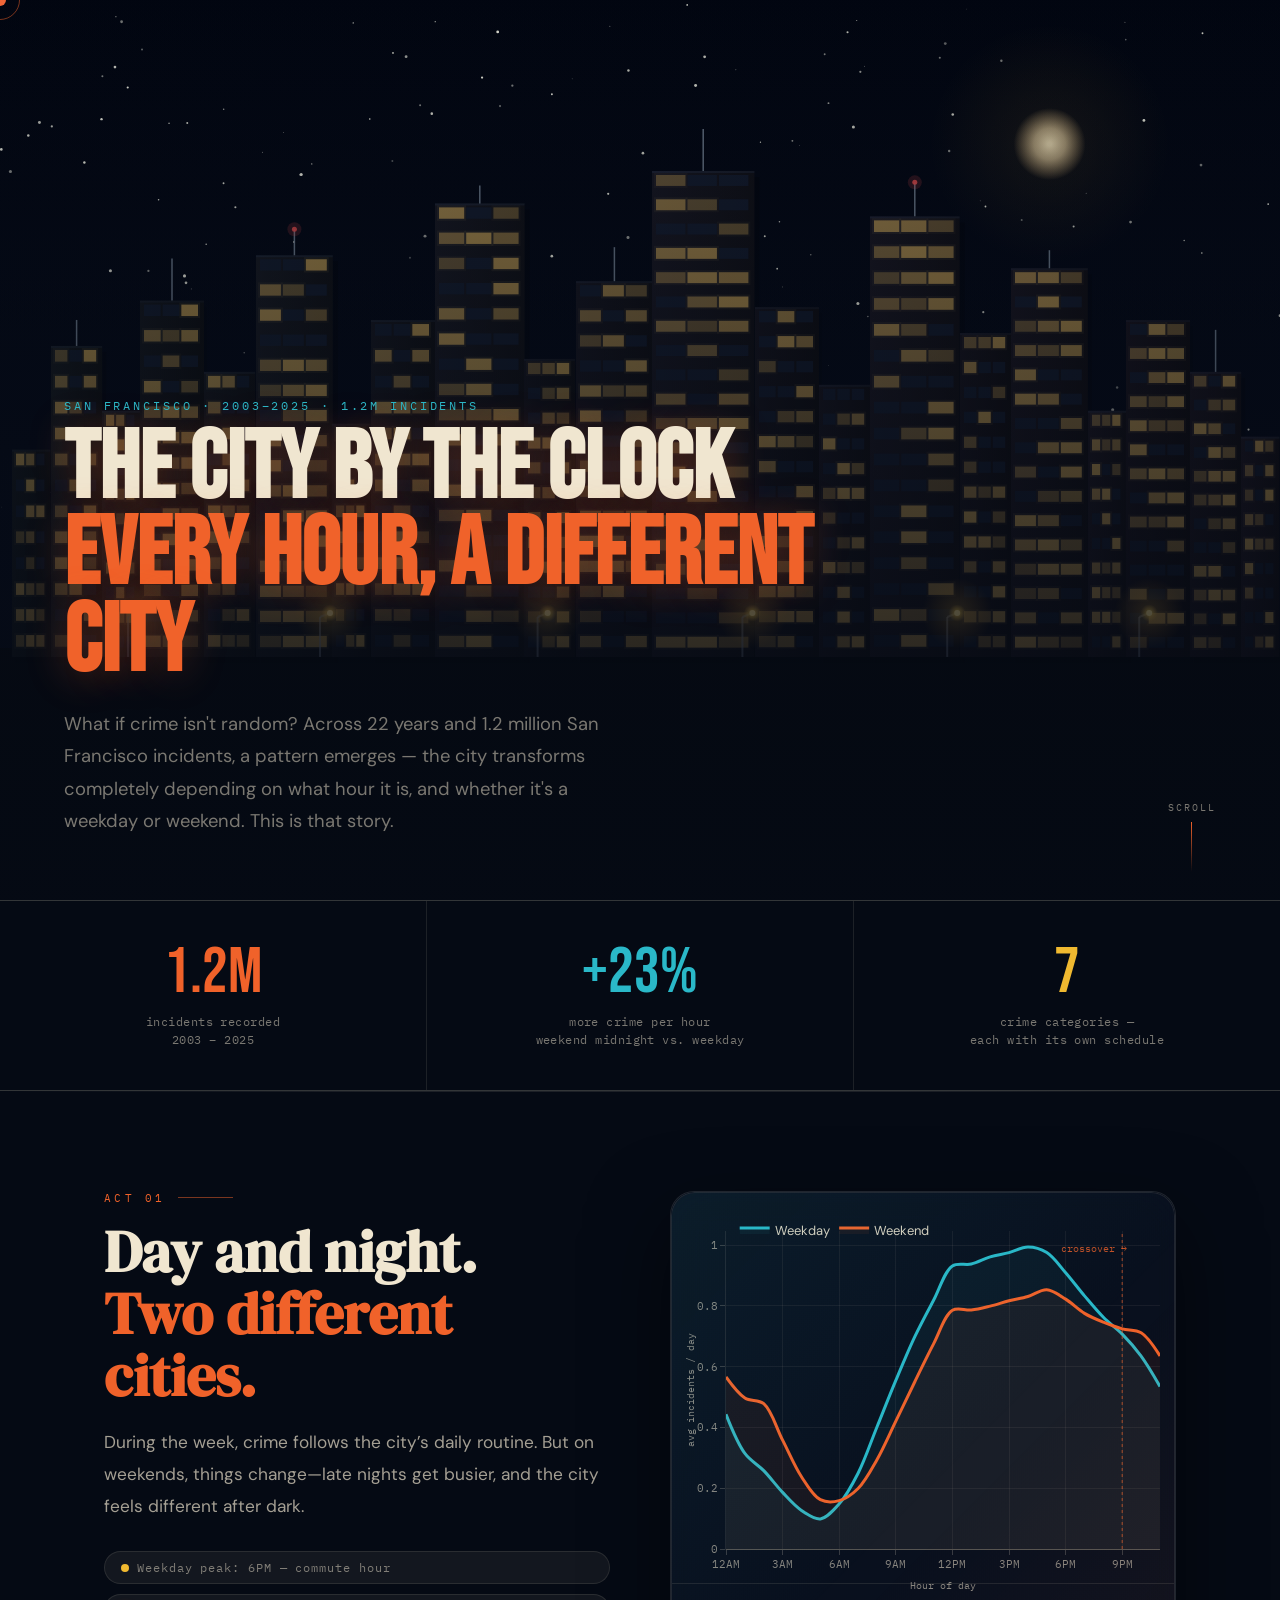
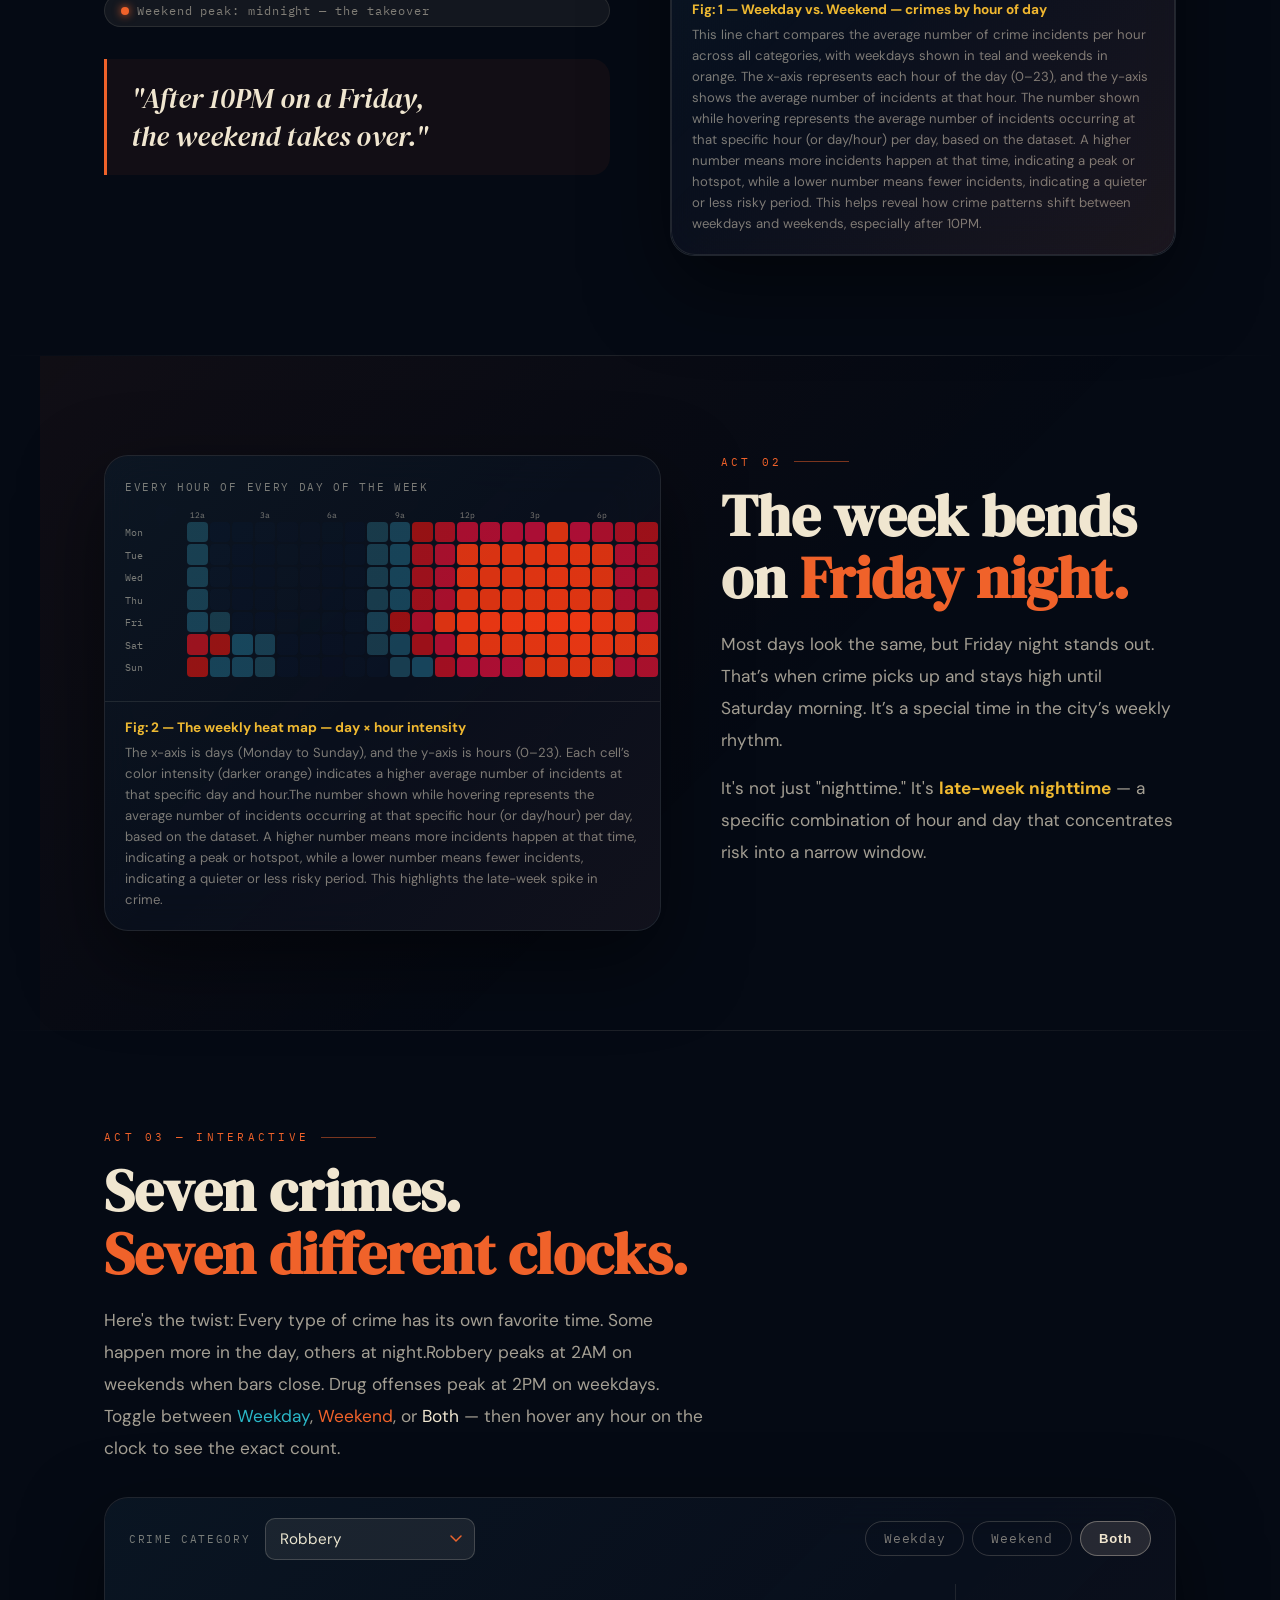
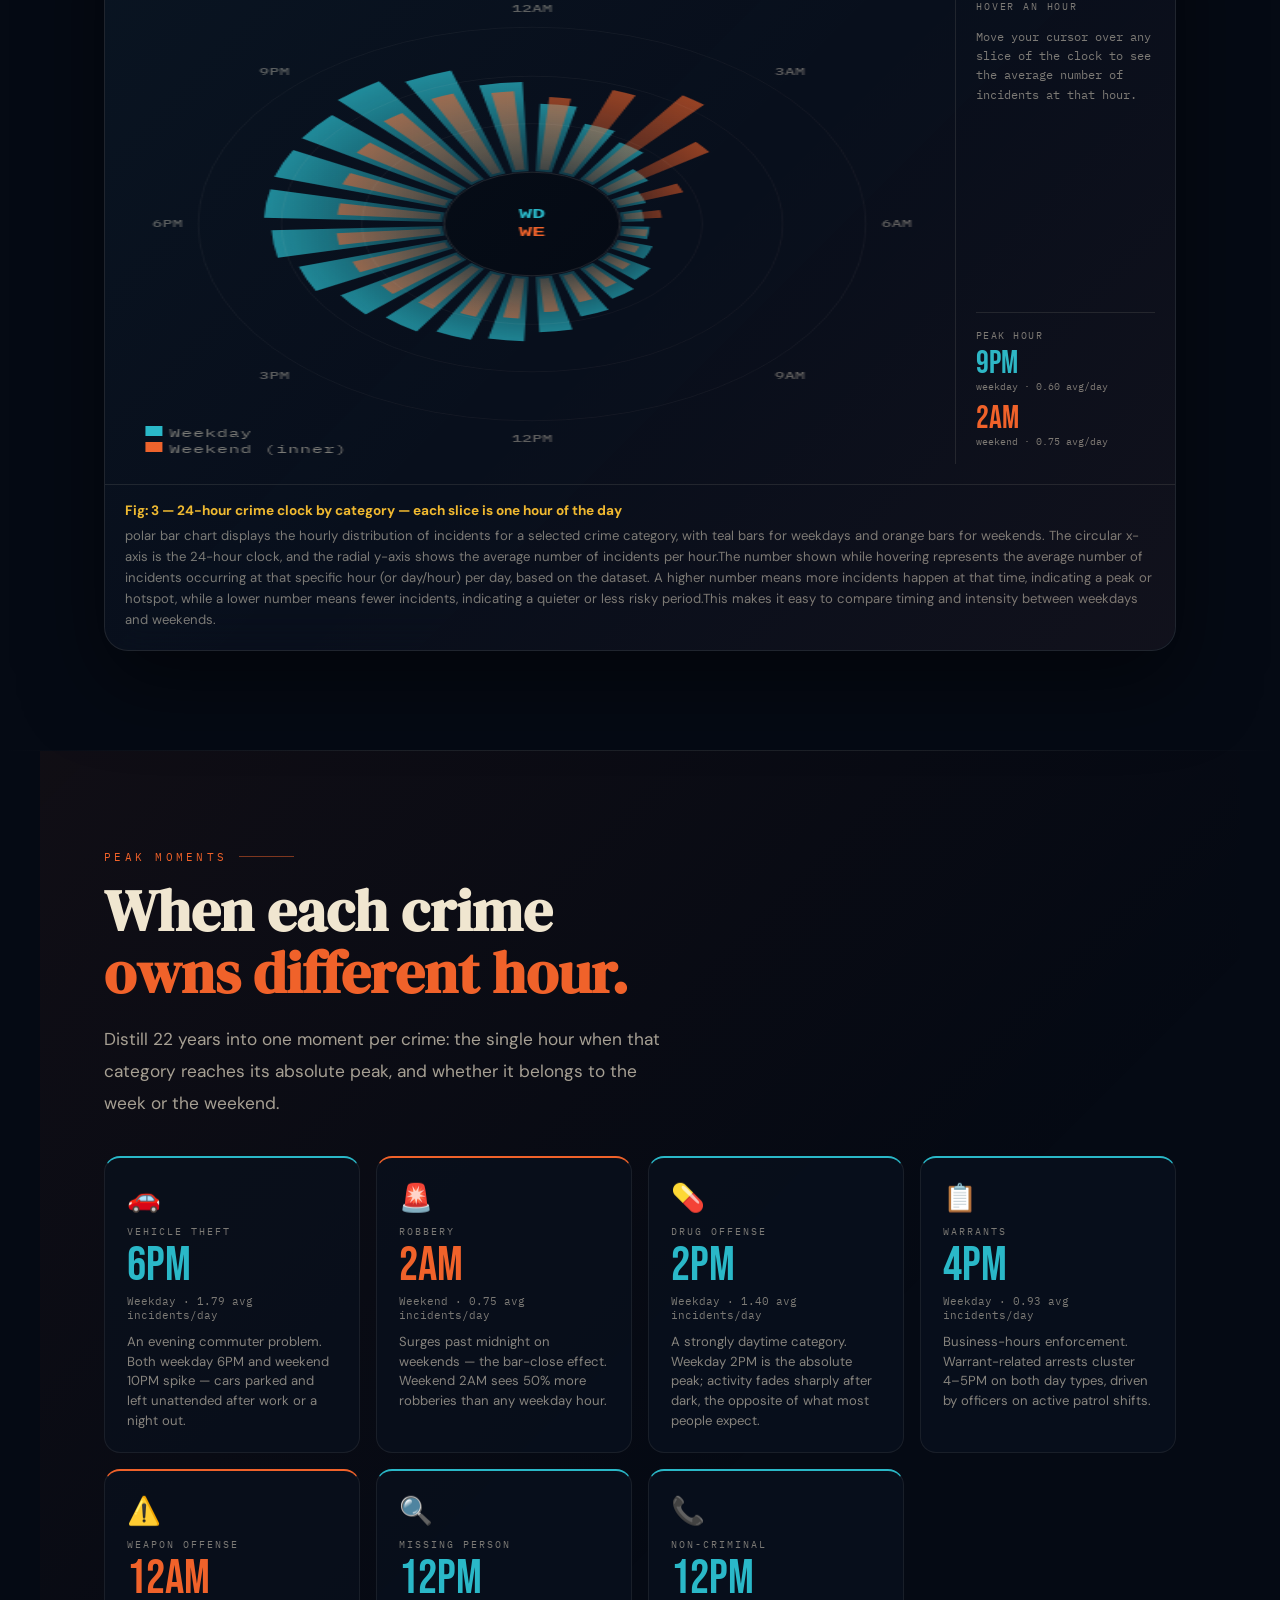
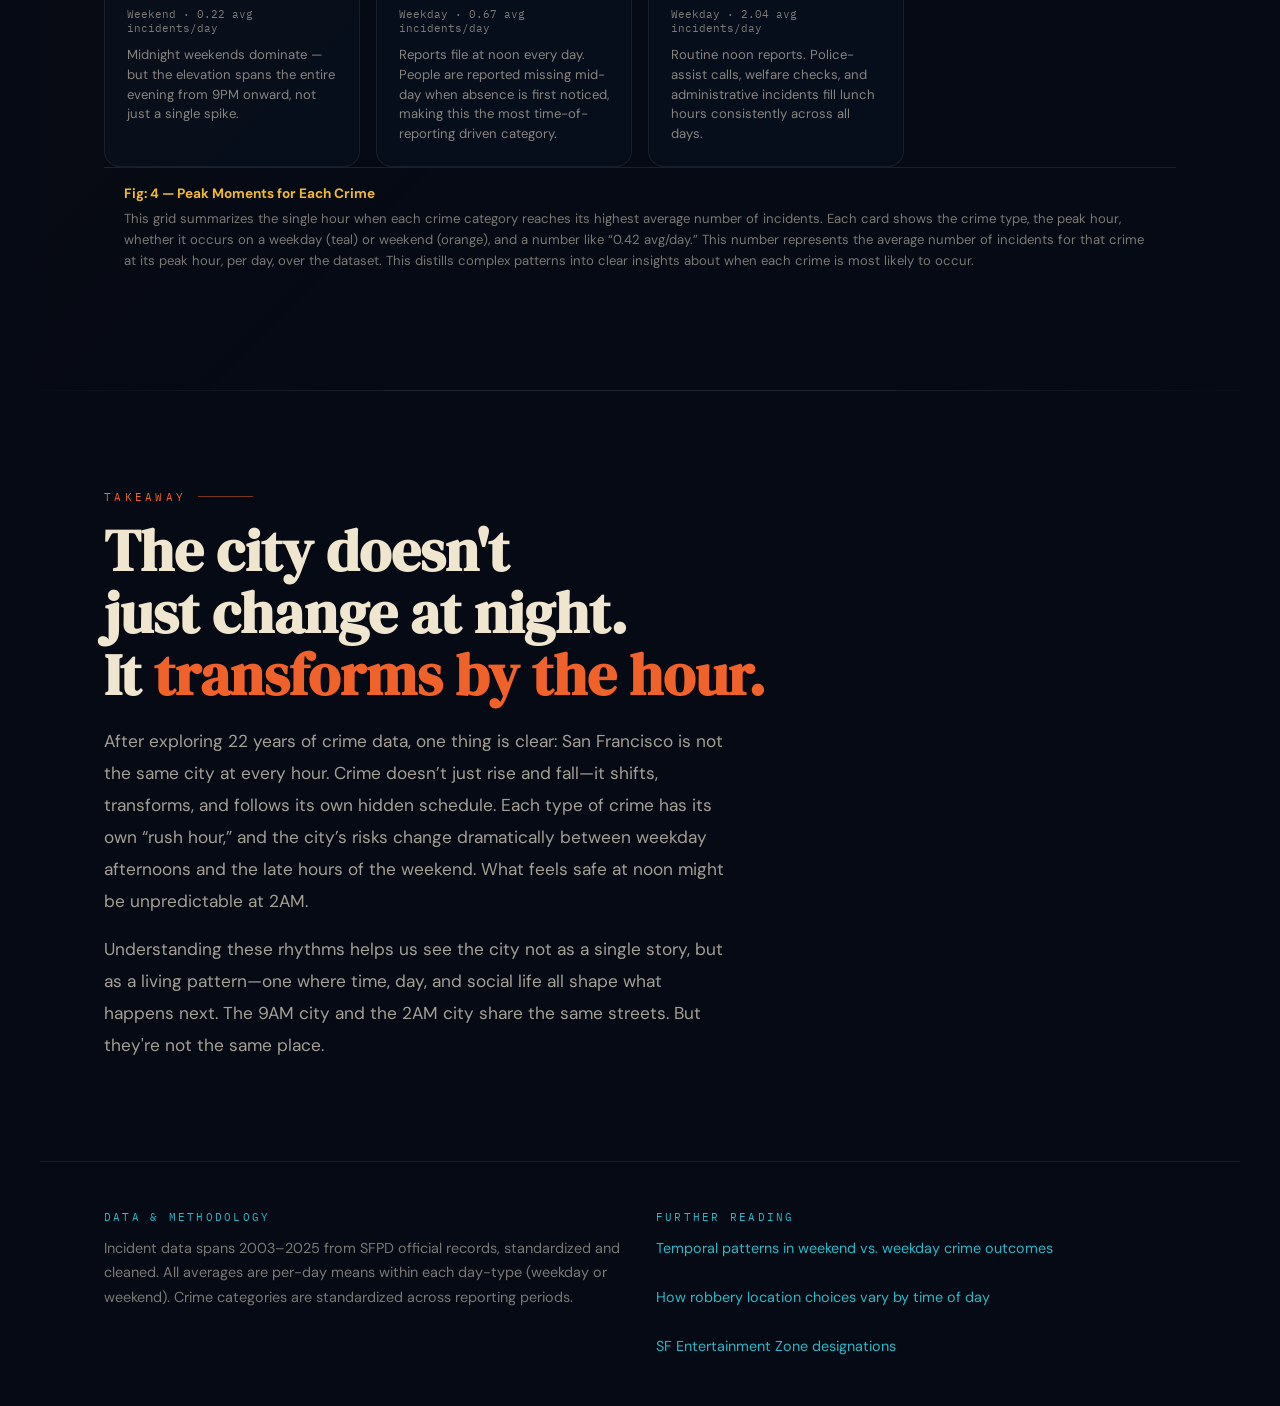
==== commit 0b9d3317: "some changes done reagarding caption, data, etc" ====
--- a/index.html
+++ b/index.html
@@ -13,17 +13,13 @@
   --night: #050a14;
   --deep: #0a1220;
   --panel: rgba(8,16,32,0.82);
-  --paper: #f5ede0;
   --ink: #f0e6d0;
   --dim: rgba(240,230,208,0.5);
   --orange: #f0622a;
   --teal: #2ab8c8;
   --gold: #f0b930;
-  --amber: #e8892a;
-  --line: rgba(240,230,208,0.12);
+  --line: rgba(240,230,208,0.10);
   --r: 18px;
-  --glow-orange: 0 0 60px rgba(240,98,42,0.35);
-  --glow-teal: 0 0 60px rgba(42,184,200,0.25);
 }
 *, *::before, *::after { box-sizing: border-box; margin: 0; padding: 0; }
 html { scroll-behavior: smooth; }
@@ -35,65 +31,52 @@
   overflow-x: hidden;
 }
 
-/* ── PROGRESS BAR ── */
+/* PROGRESS */
 #progress-bar {
   position: fixed; top: 0; left: 0; height: 3px; width: 0;
   background: linear-gradient(90deg, var(--teal), var(--orange), var(--gold));
-  z-index: 1000;
-  transition: width 80ms linear;
+  z-index: 1000; transition: width 80ms linear;
   box-shadow: 0 0 12px rgba(240,98,42,0.6);
 }
 
-/* ── CURSOR ── */
+/* CURSOR */
 #cursor {
   position: fixed; width: 12px; height: 12px; border-radius: 50%;
   background: var(--orange); pointer-events: none; z-index: 9999;
-  transform: translate(-50%,-50%);
-  transition: transform 60ms ease, width 200ms ease, height 200ms ease, opacity 200ms ease;
-  mix-blend-mode: screen;
+  transform: translate(-50%,-50%); mix-blend-mode: screen;
 }
 #cursor-ring {
   position: fixed; width: 40px; height: 40px; border-radius: 50%;
   border: 1px solid rgba(240,98,42,0.5); pointer-events: none; z-index: 9998;
-  transform: translate(-50%,-50%);
-  transition: transform 180ms ease, width 200ms ease, height 200ms ease;
-}
-
-/* ── HERO / CITY ── */
+  transform: translate(-50%,-50%); transition: transform 180ms ease;
+}
+
+/* HERO */
 #hero {
-  position: relative;
-  height: 100vh; min-height: 600px;
+  position: relative; height: 100vh; min-height: 600px;
   display: flex; flex-direction: column; justify-content: flex-end;
   overflow: hidden;
 }
-
-#city-canvas {
-  position: absolute; inset: 0;
-  width: 100%; height: 100%;
-}
-
+#city-canvas { position: absolute; inset: 0; width: 100%; height: 100%; }
 .hero-overlay {
   position: absolute; inset: 0;
-  background: linear-gradient(to top, rgba(5,10,20,0.96) 0%, rgba(5,10,20,0.6) 50%, rgba(5,10,20,0.2) 100%);
+  background: linear-gradient(to top, rgba(5,10,20,0.97) 0%, rgba(5,10,20,0.5) 55%, rgba(5,10,20,0.15) 100%);
   pointer-events: none;
 }
-
 .hero-content {
   position: relative; z-index: 10;
-  padding: 0 clamp(20px, 5vw, 80px) clamp(40px, 6vh, 70px);
-  max-width: 1100px;
-}
-
+  padding: 0 clamp(20px, 5vw, 80px) clamp(50px, 7vh, 90px);
+  max-width: 900px;
+}
 .eyebrow {
   font-family: 'IBM Plex Mono', monospace;
   font-size: 0.72rem; letter-spacing: 0.25em; text-transform: uppercase;
   color: var(--teal); margin-bottom: 14px;
   animation: fadeUp 1s ease 0.3s both;
 }
-
 h1 {
   font-family: 'Bebas Neue', sans-serif;
-  font-size: clamp(4rem, 11vw, 10rem);
+  font-size: clamp(6rem, 11vw, 4rem);
   line-height: 0.9;
   color: var(--ink);
   text-shadow: 0 4px 40px rgba(240,98,42,0.3);
@@ -106,35 +89,48 @@
 }
 
 .standfirst {
-  max-width: 600px;
-  font-size: clamp(1rem, 1.8vw, 1.2rem);
-  line-height: 1.7;
-  color: var(--dim);
-  margin-top: 20px;
+  max-width: 560px;
+  font-size: clamp(1rem, 1.6vw, 1.15rem);
+  line-height: 1.75; color: var(--dim);
+  margin-top: 22px;
   animation: fadeUp 1s ease 0.7s both;
 }
-
 .hero-scroll-hint {
-  position: absolute; bottom: 24px; right: clamp(20px, 5vw, 80px); z-index: 10;
+  position: absolute; bottom: 28px; right: clamp(20px, 5vw, 80px); z-index: 10;
   display: flex; flex-direction: column; align-items: center; gap: 8px;
   font-family: 'IBM Plex Mono', monospace; font-size: 0.65rem; letter-spacing: 0.2em;
   color: var(--dim); text-transform: uppercase;
-  animation: fadeUp 1s ease 1s both;
-}
-
+  animation: fadeUp 1s ease 1.1s both;
+}
 .scroll-line {
   width: 1px; height: 50px;
   background: linear-gradient(to bottom, var(--orange), transparent);
   animation: scrollPulse 2s ease infinite;
 }
 
-/* ── CHAPTER SYSTEM ── */
+/* STATS */
+.stats-row {
+  display: grid; grid-template-columns: repeat(3, 1fr); gap: 1px;
+  background: var(--line); border-top: 1px solid var(--line); border-bottom: 1px solid var(--line);
+}
+.stat-cell { padding: 40px 30px; background: var(--night); text-align: center; }
+.stat-number {
+  font-family: 'Bebas Neue', sans-serif;
+  font-size: clamp(2.8rem, 5vw, 4.5rem); line-height: 1; display: block;
+}
+.stat-number.orange { color: var(--orange); }
+.stat-number.teal { color: var(--teal); }
+.stat-number.gold { color: var(--gold); }
+.stat-desc {
+  font-family: 'IBM Plex Mono', monospace;
+  font-size: 0.72rem; color: var(--dim); line-height: 1.6; margin-top: 8px; display: block; letter-spacing: 0.04em;
+}
+
+/* CHAPTER */
 .chapter {
-  max-width: 1200px;
-  margin: 0 auto;
-  padding: clamp(60px, 10vh, 120px) clamp(20px, 5vw, 80px);
-}
-
+  max-width: 1200px; margin: 0 auto;
+  padding: clamp(70px, 11vh, 130px) clamp(20px, 5vw, 80px);
+}
 .chapter-label {
   font-family: 'IBM Plex Mono', monospace;
   font-size: 0.68rem; letter-spacing: 0.3em; text-transform: uppercase;
@@ -142,57 +138,41 @@
   display: flex; align-items: center; gap: 12px;
 }
 .chapter-label::after {
-  content: ''; flex: 1; max-width: 60px; height: 1px;
+  content: ''; flex: 1; max-width: 55px; height: 1px;
   background: var(--orange); opacity: 0.5;
 }
-
 h2 {
   font-family: 'DM Serif Display', Georgia, serif;
-  font-size: clamp(2rem, 4.5vw, 3.6rem);
-  line-height: 1.1;
-  color: var(--ink);
-  margin-bottom: 24px;
+  font-size: clamp(2.2rem, 4.5vw, 3.8rem);
+  line-height: 1.08; color: var(--ink); margin-bottom: 20px;
 }
 h2 em { color: var(--orange); font-style: normal; }
 h2 .teal { color: var(--teal); }
-
 .body-text {
-  font-size: clamp(1rem, 1.5vw, 1.12rem);
-  line-height: 1.85;
-  color: rgba(240,230,208,0.72);
-  max-width: 680px;
-}
-.body-text + .body-text { margin-top: 16px; }
-
-/* ── TWO-COL ── */
-.two-col {
-  display: grid; grid-template-columns: 1fr 1fr; gap: 48px;
-  align-items: start;
-}
+  font-size: clamp(1rem, 1.5vw, 1.08rem);
+  line-height: 1.85; color: rgba(240,230,208,0.68); max-width: 620px;
+}
+
+/* TWO-COL */
+.two-col { display: grid; grid-template-columns: 1fr 1fr; gap: 56px; align-items: start; }
 .two-col.flip { grid-template-columns: 1.1fr 0.9fr; }
 
-/* ── PULL QUOTE ── */
+/* PULLQUOTE */
 .pullquote {
-  border-left: 3px solid var(--orange);
-  padding: 20px 24px;
-  margin: 32px 0;
-  background: rgba(240,98,42,0.05);
-  border-radius: 0 var(--r) var(--r) 0;
+  border-left: 3px solid var(--orange); padding: 20px 24px; margin: 28px 0;
+  background: rgba(240,98,42,0.05); border-radius: 0 var(--r) var(--r) 0;
 }
 .pullquote p {
   font-family: 'DM Serif Display', Georgia, serif;
-  font-size: clamp(1.4rem, 2.5vw, 2rem);
-  line-height: 1.3;
-  color: var(--ink);
-  font-style: italic;
-}
-
-/* ── VIZ CARDS ── */
+  font-size: clamp(1.35rem, 2.2vw, 1.9rem); line-height: 1.35;
+  color: var(--ink); font-style: italic;
+}
+
+/* VIZ CARDS */
 .viz-wrap {
   background: rgba(10,18,32,0.7);
-  border: 1px solid rgba(240,230,208,0.1);
-  border-radius: 24px;
-  overflow: hidden;
+  border: 1px solid rgba(240,230,208,0.10);
+  border-radius: 24px; overflow: hidden;
   backdrop-filter: blur(20px);
   box-shadow: 0 30px 80px rgba(0,0,0,0.5);
   position: relative;
@@ -202,314 +182,187 @@
   background: linear-gradient(135deg, rgba(42,184,200,0.04) 0%, transparent 50%, rgba(240,98,42,0.04) 100%);
   pointer-events: none; z-index: 1; border-radius: inherit;
 }
-
 .viz-caption {
-  padding: 16px 20px 20px;
-  border-top: 1px solid var(--line);
-}
-.viz-caption strong { color: var(--gold); font-size: 0.88rem; }
-.viz-caption p { color: var(--dim); font-size: 0.84rem; line-height: 1.6; margin-top: 6px; }
-
-/* ── ANIMATED CLOCK ── */
-#clock-section {
-  background: linear-gradient(180deg, var(--night) 0%, #081020 50%, var(--night) 100%);
-  border-top: 1px solid var(--line); border-bottom: 1px solid var(--line);
-}
-
-.clock-container {
-  display: flex; flex-direction: column; align-items: center;
-  padding: clamp(60px,10vh,120px) clamp(20px,5vw,80px);
-  text-align: center;
-}
-
-.clock-wrap {
-  position: relative; width: clamp(260px, 40vw, 420px); height: clamp(260px, 40vw, 420px);
-  margin: 40px auto;
-}
-
-#crime-clock {
-  width: 100%; height: 100%;
-}
-
-.clock-time-display {
-  position: absolute; top: 50%; left: 50%;
-  transform: translate(-50%, -50%);
-  text-align: center;
-}
-.clock-hour {
-  font-family: 'Bebas Neue', sans-serif;
-  font-size: clamp(2.8rem, 6vw, 4.5rem);
-  color: var(--ink); line-height: 1;
-}
-.clock-label {
-  font-family: 'IBM Plex Mono', monospace;
-  font-size: 0.7rem; letter-spacing: 0.15em;
-  color: var(--dim); text-transform: uppercase;
-}
-.clock-count {
-  font-family: 'IBM Plex Mono', monospace;
-  font-size: 0.85rem; color: var(--orange);
-  margin-top: 4px;
-}
-
-.clock-controls {
-  display: flex; gap: 12px; margin-top: 28px; flex-wrap: wrap; justify-content: center;
-}
-.clock-btn {
-  padding: 10px 22px;
-  border-radius: 999px;
-  border: 1px solid rgba(240,230,208,0.2);
-  background: rgba(240,230,208,0.05);
-  color: var(--dim);
-  font-family: 'IBM Plex Mono', monospace;
-  font-size: 0.8rem; letter-spacing: 0.1em;
-  cursor: pointer; transition: all 200ms ease;
-}
-.clock-btn:hover, .clock-btn.active {
-  background: var(--orange); border-color: var(--orange);
-  color: white; box-shadow: var(--glow-orange);
-}
-
-/* ── STATS ROW ── */
-.stats-row {
-  display: grid; grid-template-columns: repeat(3, 1fr); gap: 1px;
-  background: var(--line);
-  margin: 0; border-top: 1px solid var(--line); border-bottom: 1px solid var(--line);
-}
-.stat-cell {
-  padding: 40px 30px;
-  background: var(--night);
-  text-align: center;
-}
-.stat-number {
-  font-family: 'Bebas Neue', sans-serif;
-  font-size: clamp(2.5rem, 5vw, 4rem);
-  line-height: 1; display: block;
-}
-.stat-number.orange { color: var(--orange); }
-.stat-number.teal { color: var(--teal); }
-.stat-number.gold { color: var(--gold); }
-.stat-desc {
-  font-size: 0.88rem; color: var(--dim);
-  line-height: 1.5; margin-top: 8px; display: block;
-  font-family: 'IBM Plex Mono', monospace; font-size: 0.72rem; letter-spacing: 0.05em;
-}
-
-/* ── POLAR INTERACTIVE ── */
-.polar-controls {
-  padding: 20px 20px 10px;
-  display: flex; align-items: center; justify-content: space-between;
-  flex-wrap: wrap; gap: 12px;
+  padding: 14px 20px 20px; border-top: 1px solid var(--line);
+}
+.viz-caption strong { color: var(--gold); font-size: 0.85rem; }
+.viz-caption p { color: var(--dim); font-size: 0.82rem; line-height: 1.6; margin-top: 5px; }
+
+/* LINE CHART */
+.line-chart-wrap { padding: 20px; }
+
+/* HEATMAP */
+.heatmap-wrap { padding: 24px 20px; overflow-x: auto; }
+.heatmap-grid {
+  display: grid; grid-template-columns: 60px repeat(24, 1fr);
+  gap: 2px; min-width: 600px;
+}
+.hm-cell {
+  aspect-ratio: 1; border-radius: 4px;
+  transition: transform 150ms ease, box-shadow 150ms ease;
+  position: relative;
+}
+.hm-cell:hover { transform: scale(1.4); z-index: 10; box-shadow: 0 4px 20px rgba(0,0,0,0.5); }
+.hm-header {
+  display: flex; align-items: center; justify-content: center;
+  font-family: 'IBM Plex Mono', monospace; font-size: 0.6rem; color: var(--dim);
+}
+.hm-row-label {
+  display: flex; align-items: center;
+  font-family: 'IBM Plex Mono', monospace; font-size: 0.65rem; color: var(--dim); padding-right: 6px;
+}
+
+/* POLAR / CLOCK CANVAS */
+.clock-controls-row {
+  padding: 20px 24px 14px; display: flex; align-items: center;
+  justify-content: space-between; flex-wrap: wrap; gap: 14px;
 }
 .polar-label {
   font-family: 'IBM Plex Mono', monospace;
-  font-size: 0.7rem; letter-spacing: 0.15em;
-  color: var(--dim); text-transform: uppercase;
-}
-.polar-select {
-  background: rgba(240,230,208,0.08);
-  border: 1px solid rgba(240,230,208,0.2);
-  border-radius: 10px;
-  color: var(--ink);
-  font-family: 'DM Sans', sans-serif;
-  font-size: 0.95rem;
-  padding: 10px 14px;
-  cursor: pointer;
-  min-width: 200px;
-  appearance: none;
+  font-size: 0.7rem; letter-spacing: 0.15em; color: var(--dim); text-transform: uppercase;
+}
+.clock-cat-select {
+  background: rgba(240,230,208,0.08); border: 1px solid rgba(240,230,208,0.2);
+  border-radius: 10px; color: var(--ink);
+  font-family: 'DM Sans', sans-serif; font-size: 0.95rem; padding: 10px 36px 10px 14px;
+  cursor: pointer; min-width: 210px; appearance: none;
   background-image: url("data:image/svg+xml,%3Csvg xmlns='http://www.w3.org/2000/svg' width='12' height='8' viewBox='0 0 12 8'%3E%3Cpath d='M1 1l5 5 5-5' stroke='%23f0622a' stroke-width='1.5' fill='none' stroke-linecap='round'/%3E%3C/svg%3E");
-  background-repeat: no-repeat;
-  background-position: right 12px center;
-  background-size: 12px;
-  padding-right: 36px;
-}
-.polar-select option { background: var(--deep); }
-
-.category-pills {
-  display: flex; flex-wrap: wrap; gap: 8px;
-  padding: 0 20px 20px;
-}
-.category-pill {
-  padding: 6px 14px;
-  border-radius: 999px;
-  border: 1px solid rgba(240,230,208,0.15);
-  background: transparent;
-  color: var(--dim);
-  font-size: 0.8rem;
-  cursor: pointer;
-  transition: all 150ms ease;
-  font-family: 'DM Sans', sans-serif;
-}
-.category-pill:hover { border-color: var(--orange); color: var(--orange); }
-.category-pill.active { background: var(--orange); border-color: var(--orange); color: white; }
-
-/* ── LINE CHART ── */
-.line-chart-wrap {
-  padding: 20px;
-}
-
-/* ── GRID HEATMAP ── */
-.heatmap-wrap { padding: 24px 20px; overflow-x: auto; }
-.heatmap-grid {
-  display: grid;
-  grid-template-columns: 60px repeat(24, 1fr);
-  gap: 2px;
-  min-width: 600px;
-}
-.hm-cell {
-  aspect-ratio: 1;
-  border-radius: 4px;
-  cursor: default;
-  transition: transform 150ms ease, box-shadow 150ms ease;
-  position: relative;
-}
-.hm-cell:hover {
-  transform: scale(1.4); z-index: 10;
-  box-shadow: 0 4px 20px rgba(0,0,0,0.5);
-}
-.hm-header {
-  display: flex; align-items: center; justify-content: center;
-  font-family: 'IBM Plex Mono', monospace;
-  font-size: 0.6rem; color: var(--dim);
-}
-.hm-row-label {
-  display: flex; align-items: center;
-  font-family: 'IBM Plex Mono', monospace;
-  font-size: 0.65rem; color: var(--dim);
-  padding-right: 6px;
-}
-
-/* ── SCROLL SECTIONS ── */
+  background-repeat: no-repeat; background-position: right 12px center; background-size: 12px;
+}
+.clock-cat-select option { background: var(--deep); }
+.clock-toggle-btns { display: flex; gap: 8px; }
+.clock-toggle-btn {
+  padding: 8px 18px; border-radius: 999px;
+  border: 1px solid rgba(240,230,208,0.18); background: transparent;
+  color: var(--dim); font-size: 0.82rem; cursor: pointer;
+  transition: all 150ms ease; font-family: 'IBM Plex Mono', sans-serif; letter-spacing: 0.06em;
+}
+.clock-toggle-btn:hover { border-color: var(--orange); color: var(--orange); }
+.clock-toggle-btn.active-wd { background: var(--teal); border-color: var(--teal); color: #050a14; font-weight: 700; }
+.clock-toggle-btn.active-we { background: var(--orange); border-color: var(--orange); color: white; font-weight: 700; }
+.clock-toggle-btn.active-both { background: rgba(240,230,208,0.12); border-color: rgba(240,230,208,0.35); color: var(--ink); font-weight: 700; }
+.clock-canvas-wrap {
+  display: flex; gap: 0; align-items: stretch;
+  padding: 10px 20px 20px;
+}
+.crime-clock-canvas { flex: 1; min-height: 460px; cursor: crosshair; }
+.clock-sidebar {
+  width: 200px; padding: 16px 0 16px 20px;
+  display: flex; flex-direction: column; gap: 10px;
+  border-left: 1px solid var(--line); margin-left: 16px;
+}
+.clock-sidebar-title {
+  font-family: 'IBM Plex Mono', monospace; font-size: 0.64rem;
+  letter-spacing: 0.18em; text-transform: uppercase; color: var(--dim); margin-bottom: 4px;
+}
+.clock-hover-info {
+  font-family: 'IBM Plex Mono', monospace; font-size: 0.78rem; color: var(--ink);
+  line-height: 1.55;
+}
+.clock-peak-info {
+  margin-top: auto; padding-top: 16px; border-top: 1px solid var(--line);
+}
+.clock-peak-label { font-family: 'IBM Plex Mono', monospace; font-size: 0.62rem; letter-spacing: 0.15em; text-transform: uppercase; color: var(--dim); margin-bottom: 6px; }
+.clock-peak-val { font-family: 'Bebas Neue', sans-serif; font-size: 2rem; line-height: 1; }
+.clock-peak-val.wd { color: var(--teal); }
+.clock-peak-val.we { color: var(--orange); }
+
+/* PEAKS GRID */
+.peaks-section { background: linear-gradient(135deg, rgba(240,98,42,0.05) 0%, transparent 60%); }
+.peaks-grid {
+  display: grid; grid-template-columns: repeat(auto-fill, minmax(230px, 1fr)); gap: 16px;
+  margin-top: 36px;
+}
+.peak-card {
+  padding: 22px; border-radius: 16px;
+  background: rgba(10,18,32,0.65);
+  border: 1px solid rgba(240,230,208,0.08);
+  transition: transform 250ms ease, box-shadow 250ms ease;
+}
+.peak-card:hover { transform: translateY(-4px); box-shadow: 0 20px 50px rgba(0,0,0,0.4); }
+.peak-icon { font-size: 1.7rem; margin-bottom: 10px; }
+.peak-cat { font-family: 'IBM Plex Mono', monospace; font-size: 0.62rem; color: var(--dim); letter-spacing: 0.2em; text-transform: uppercase; margin-bottom: 4px; }
+.peak-hour { font-family: 'Bebas Neue', sans-serif; font-size: 3rem; line-height: 1; }
+.peak-meta { font-family: 'IBM Plex Mono', monospace; font-size: 0.68rem; color: var(--dim); margin: 4px 0 10px; }
+.peak-note { font-size: 0.82rem; color: rgba(240,230,208,0.55); line-height: 1.5; }
+
+/* REVEAL */
 .reveal {
   opacity: 0; transform: translateY(40px);
   transition: opacity 900ms ease, transform 900ms ease;
 }
 .reveal.visible { opacity: 1; transform: translateY(0); }
 
-/* ── DIVIDERS ── */
+/* DIVIDER */
 .divider {
   width: 100%; height: 1px;
   background: linear-gradient(90deg, transparent, var(--line) 30%, var(--line) 70%, transparent);
 }
 
-/* ── FULL BLEED SECTION ── */
-.full-bleed {
-  background: linear-gradient(135deg, rgba(240,98,42,0.06) 0%, transparent 50%);
-  padding: clamp(60px,10vh,120px) clamp(20px,5vw,80px);
-}
-
-/* ── FOOTER ── */
+/* SUN CYCLE VISUAL */
+.sun-cycle {
+  display: flex; align-items: flex-end; gap: 0; height: 90px;
+  border-radius: 12px; overflow: hidden; margin: 30px 0;
+  position: relative;
+}
+.sun-hour {
+  flex: 1; transition: opacity 150ms; position: relative; cursor: default;
+}
+.sun-hour-inner { width: 100%; height: 100%; }
+
+/* MODE INDICATOR */
+.mode-indicator {
+  display: inline-flex; align-items: center; gap: 8px;
+  padding: 8px 16px; border-radius: 999px;
+  background: rgba(240,230,208,0.06); border: 1px solid var(--line);
+  font-family: 'IBM Plex Mono', monospace; font-size: 0.72rem;
+  color: var(--dim); letter-spacing: 0.08em;
+}
+.mode-dot { width: 8px; height: 8px; border-radius: 50%; }
+.mode-dot.night { background: var(--orange); box-shadow: 0 0 8px var(--orange); animation: pulse 2s ease infinite; }
+.mode-dot.day { background: var(--gold); }
+
+/* FULL BLEED */
+.full-bleed { background: linear-gradient(135deg, rgba(240,98,42,0.05) 0%, transparent 60%); }
+
+/* TOOLTIP */
+.tooltip {
+  position: fixed; background: rgba(8,16,32,0.95);
+  border: 1px solid var(--orange); border-radius: 10px;
+  padding: 10px 14px; pointer-events: none; z-index: 500;
+  font-family: 'IBM Plex Mono', monospace; font-size: 0.78rem;
+  color: var(--ink); opacity: 0; transition: opacity 150ms ease;
+  max-width: 200px; box-shadow: 0 8px 30px rgba(0,0,0,0.5);
+}
+
+/* FOOTER */
 footer {
   border-top: 1px solid var(--line);
-  padding: 40px clamp(20px,5vw,80px);
-  max-width: 1200px;
-  margin: 0 auto;
+  padding: 48px clamp(20px,5vw,80px);
+  max-width: 1200px; margin: 0 auto;
 }
 .footer-grid { display: grid; grid-template-columns: 1fr 1fr; gap: 32px; }
 .footer-title {
   font-family: 'IBM Plex Mono', monospace;
-  font-size: 0.7rem; letter-spacing: 0.2em;
-  text-transform: uppercase; color: var(--teal);
-  margin-bottom: 12px;
+  font-size: 0.7rem; letter-spacing: 0.2em; text-transform: uppercase;
+  color: var(--teal); margin-bottom: 12px;
 }
 .footer-text { font-size: 0.9rem; line-height: 1.7; color: var(--dim); }
 .footer-text a { color: var(--teal); text-decoration: none; }
 .footer-text a:hover { text-decoration: underline; }
 
-/* ── TOOLTIP ── */
-.tooltip {
-  position: fixed;
-  background: rgba(8,16,32,0.95);
-  border: 1px solid var(--orange);
-  border-radius: 10px;
-  padding: 10px 14px;
-  pointer-events: none;
-  z-index: 500;
-  font-family: 'IBM Plex Mono', monospace;
-  font-size: 0.78rem;
-  color: var(--ink);
-  opacity: 0;
-  transition: opacity 150ms ease;
-  max-width: 200px;
-  box-shadow: 0 8px 30px rgba(0,0,0,0.5);
-}
-
-/* ── NIGHT TIMELINE ── */
-.timeline-strip {
-  display: flex;
-  height: 80px;
-  border-radius: 12px;
-  overflow: hidden;
-  margin: 32px 0;
-  position: relative;
-}
-.timeline-hour {
-  flex: 1;
-  display: flex; flex-direction: column;
-  align-items: center; justify-content: flex-end;
-  padding-bottom: 6px;
-  cursor: pointer;
-  transition: opacity 200ms ease;
-  position: relative;
-}
-.timeline-hour:hover { opacity: 0.85; }
-.timeline-hour-label {
-  font-family: 'IBM Plex Mono', monospace;
-  font-size: 0.55rem; color: rgba(240,230,208,0.5);
-  position: absolute; bottom: -18px;
-}
-
-/* ── ANIMATED NUMBERS ── */
-.count-up { display: inline-block; }
-
-/* ── NIGHT/DAY TOGGLE ── */
-.mode-indicator {
-  display: inline-flex; align-items: center; gap: 8px;
-  padding: 8px 16px; border-radius: 999px;
-  background: rgba(240,230,208,0.06);
-  border: 1px solid var(--line);
-  font-family: 'IBM Plex Mono', monospace; font-size: 0.72rem;
-  color: var(--dim); letter-spacing: 0.08em;
-}
-.mode-dot { width: 8px; height: 8px; border-radius: 50%; }
-.mode-dot.night { background: var(--orange); box-shadow: 0 0 8px var(--orange); animation: pulse 2s ease infinite; }
-.mode-dot.day { background: var(--gold); }
-
-/* ── RESPONSIVE ── */
+/* RESPONSIVE */
 @media (max-width: 800px) {
   .two-col, .two-col.flip { grid-template-columns: 1fr; }
   .footer-grid { grid-template-columns: 1fr; }
   .stats-row { grid-template-columns: 1fr; }
 }
-@media (max-width: 540px) {
-  h1 { font-size: 3.5rem; }
-}
-
-/* ── KEYFRAMES ── */
-@keyframes fadeUp {
-  from { opacity: 0; transform: translateY(30px); }
-  to { opacity: 1; transform: translateY(0); }
-}
-@keyframes scrollPulse {
-  0%, 100% { opacity: 1; transform: scaleY(1); }
-  50% { opacity: 0.3; transform: scaleY(0.6); }
-}
-@keyframes pulse {
-  0%, 100% { box-shadow: 0 0 6px var(--orange); }
-  50% { box-shadow: 0 0 14px var(--orange); }
-}
-@keyframes starFloat {
-  0%, 100% { transform: translateY(0); }
-  50% { transform: translateY(-6px); }
-}
-
-/* stars in hero */
-.star {
-  position: absolute;
-  border-radius: 50%;
-  background: white;
-  pointer-events: none;
-}
+@media (max-width: 540px) { h1 { font-size: 3.8rem; } }
+
+/* KEYFRAMES */
+@keyframes fadeUp { from { opacity: 0; transform: translateY(30px); } to { opacity: 1; transform: translateY(0); } }
+@keyframes scrollPulse { 0%, 100% { opacity: 1; transform: scaleY(1); } 50% { opacity: 0.3; transform: scaleY(0.6); } }
+@keyframes pulse { 0%, 100% { box-shadow: 0 0 6px var(--orange); } 50% { box-shadow: 0 0 16px var(--orange); } }
 </style>
 </head>
 <body>
@@ -519,17 +372,15 @@
 <div id="cursor-ring"></div>
 <div class="tooltip" id="tooltip"></div>
 
-<!-- ══════════════════════════════════════
-     HERO — 3D City Skyline
-════════════════════════════════════════ -->
+<!-- HERO -->
 <section id="hero">
   <canvas id="city-canvas"></canvas>
   <div class="hero-overlay"></div>
   <div class="hero-content">
     <p class="eyebrow">San Francisco · 2003–2025 · 1.2M incidents</p>
-    <h1>After<br><em>Dark</em></h1>
+    <h1>The City by the Clock<br><em>Every Hour, A Different City</em></h1>
     <p class="standfirst">
-      Every city has two faces. The one you see at noon — cafes, commuters, construction — and the one that emerges after midnight. In San Francisco, 22 years of crime data reveals a city that doesn't just get more dangerous at night. It <em style="color:var(--gold)">changes completely</em>.
+      What if crime isn't random? Across 22 years and 1.2 million San Francisco incidents, a pattern emerges — the city transforms completely depending on what hour it is, and whether it's a weekday or weekend. This is that story.
     </p>
   </div>
   <div class="hero-scroll-hint">
@@ -538,148 +389,85 @@
   </div>
 </section>
 
-<!-- ══════════════════════════════════════
-     STATS ROW
-════════════════════════════════════════ -->
+<!-- STATS -->
 <div class="stats-row reveal">
   <div class="stat-cell">
-    <span class="stat-number orange" data-target="1200000" data-suffix="">1.2M</span>
+    <span class="stat-number orange">1.2M</span>
     <span class="stat-desc">incidents recorded<br>2003 – 2025</span>
   </div>
   <div class="stat-cell">
     <span class="stat-number teal">+23%</span>
-    <span class="stat-desc">more crime per hour<br>weekend midnight vs weekday</span>
+    <span class="stat-desc">more crime per hour<br>weekend midnight vs. weekday</span>
   </div>
   <div class="stat-cell">
     <span class="stat-number gold">7</span>
-    <span class="stat-desc">crime categories,<br>7 completely different clocks</span>
+    <span class="stat-desc">crime categories —<br>each with its own schedule</span>
   </div>
 </div>
 
-<!-- ══════════════════════════════════════
-     CHAPTER 1 — The Rhythm
-════════════════════════════════════════ -->
+<div class="divider"></div>
+
+<!-- CHAPTER 1 — THE CROSSOVER -->
 <section class="chapter reveal">
-  <div class="two-col">
+  <div class="two-col" style="align-items:start; gap:60px;">
     <div>
-      <p class="chapter-label">Chapter 01</p>
-      <h2>The city breathes.<br>Crime <em>breathes with it</em>.</h2>
+      <p class="chapter-label">Act 01</p>
+      <h2>Day and night.<br><em>Two different cities.</em></h2>
       <p class="body-text">
-        Most crime coverage treats safety like a static number — a temperature that rises and falls over months or years. But that misses the real story. San Francisco doesn't have a crime problem. It has <strong style="color:var(--ink)">several overlapping problems, each running on its own schedule.</strong>
-      </p>
-      <p class="body-text" style="margin-top:16px">
-        When you map 22 years of police incidents onto the clock, the city's daily choreography becomes visible. Morning brings its own rhythm. The evening commute another. And after midnight — especially on weekends — a different city appears entirely.
-      </p>
-      <div class="pullquote" style="margin-top:28px">
-        <p>"Midnight isn't just later.<br>It's <em>another city</em>."</p>
+        During the week, crime follows the city’s daily routine. But on weekends, things change—late nights get busier, and the city feels different after dark.
+        </p>
+
+      <div style="margin-top: 28px; display: flex; flex-direction: column; gap: 10px;">
+        <div class="mode-indicator">
+          <div class="mode-dot day"></div>
+          <span>Weekday peak: 6PM — commute hour</span>
+        </div>
+        <div class="mode-indicator">
+          <div class="mode-dot night"></div>
+          <span>Weekend peak: midnight — the takeover</span>
+        </div>
+      </div>
+
+      <div class="pullquote" style="margin-top: 32px;">
+        <p>"After 10PM on a Friday,<br>the weekend <em>takes over.</em>"</p>
+      </div>
+    </div>
+    <div class="viz-wrap">
+
+      <figure class="viz-wrap">
+        <div id="line-chart" style="height:390px; padding: 10px;"></div>
+        <figcaption class="viz-caption">
+          <strong>Fig: 1 — Weekday vs. Weekend — crimes by hour of day</strong>
+          <p>This line chart compares the average number of crime incidents per hour across all categories, with weekdays shown in teal and weekends in orange. The x-axis represents each hour of the day (0–23), and the y-axis shows the average number of incidents at that hour. The number shown while hovering represents the average number of incidents occurring at that specific hour (or day/hour) per day, based on the dataset. A higher number means more incidents happen at that time, indicating a peak or hotspot, while a lower number means fewer incidents, indicating a quieter or less risky period. This helps reveal how crime patterns shift between weekdays and weekends, especially after 10PM.</p>
+        </figcaption>
+      </figure>
+    </div>
+  </div>
+</section>
+
+<div class="divider"></div>
+
+<!-- CHAPTER 2 — THE HINGE -->
+<section class="chapter reveal full-bleed">
+  <div class="two-col flip" style="align-items:start; gap:60px;">
+    <div class="viz-wrap" style="min-width:0;">
+      <div class="heatmap-wrap">
+        <p class="polar-label" style="margin-bottom:16px;">Every hour of every day of the week</p>
+        <div class="heatmap-grid" id="heatmap-grid"></div>
+      </div>
+      <div class="viz-caption">
+        <strong>Fig: 2 — The weekly heat map — day × hour intensity</strong>
+        <p>The x-axis is days (Monday to Sunday), and the y-axis is hours (0–23). Each cell’s color intensity (darker orange) indicates a higher average number of incidents at that specific day and hour.The number shown while hovering represents the average number of incidents occurring at that specific hour (or day/hour) per day, based on the dataset. A higher number means more incidents happen at that time, indicating a peak or hotspot, while a lower number means fewer incidents, indicating a quieter or less risky period. This highlights the late-week spike in crime.</p>
       </div>
     </div>
     <div>
-      </div>
-    </div>
-  </div>
-</section>
-
-<div class="divider"></div>
-
-<!-- ══════════════════════════════════════
-     CHAPTER 2 — THE CLOCK SECTION
-════════════════════════════════════════ -->
-<section id="clock-section" class="reveal">
-  <div class="clock-container">
-    <p class="chapter-label" style="justify-content:center">Chapter 02</p>
-    <h2 style="max-width:600px">The <span class="teal">crime clock</span> ticks<br>through the day</h2>
-    <p class="body-text" style="margin:0 auto;text-align:center;max-width:500px">
-      Watch the average number of incidents across a full 24-hour cycle. Choose a day type and see how the city's pulse changes.
-    </p>
-
-    <div class="clock-controls">
-      <button class="clock-btn active" id="btn-all">All Days</button>
-      <button class="clock-btn" id="btn-weekday">Weekday</button>
-      <button class="clock-btn" id="btn-weekend">Weekend</button>
-    </div>
-
-    <div class="clock-wrap">
-      <canvas id="crime-clock"></canvas>
-      <div class="clock-time-display">
-        <div class="clock-hour" id="clock-hour-display">12AM</div>
-        <div class="clock-label">Hour</div>
-        <div class="clock-count" id="clock-count-display">loading...</div>
-      </div>
-    </div>
-
-    <p style="font-family:'IBM Plex Mono',monospace;font-size:0.72rem;color:var(--dim);text-align:center;margin-top:8px">
-      Hover over the clock to explore each hour
-    </p>
-  </div>
-</section>
-
-<div class="divider"></div>
-
-<!-- ══════════════════════════════════════
-     CHAPTER 3 — WEEKDAY vs WEEKEND LINE CHART
-════════════════════════════════════════ -->
-<section class="chapter reveal">
-  <p class="chapter-label">Chapter 03</p>
-  <h2>One chart.<br><em>Two cities.</em></h2>
-  <div class="two-col" style="align-items:start;gap:60px;margin-top:32px">
-    <div>
+      <p class="chapter-label">Act 02</p>
+      <h2>The week bends<br>on <em>Friday night.</em></h2>
       <p class="body-text">
-        Compare a typical weekday to a typical weekend day, and a story emerges in two acts. During the day, weekdays dominate — the city is at work, and so is crime. But watch what happens after 10PM.
+        Most days look the same, but Friday night stands out. That’s when crime picks up and stays high until Saturday morning. It’s a special time in the city’s weekly rhythm.
       </p>
-      <p class="body-text" style="margin-top:16px">
-        The weekend line <strong style="color:var(--orange)">surges past</strong> the weekday line and doesn't come back down until after 4AM. This isn't just a statistical quirk. It reflects the social geography of San Francisco: bars, clubs, nightlife — and the opportunities they create.
-      </p>
-
-      <div style="display:flex;flex-direction:column;gap:10px;margin-top:28px">
-        <div class="mode-indicator">
-          <div class="mode-dot day"></div>
-          <span>Weekday peak: 6PM — evening commute</span>
-        </div>
-        <div class="mode-indicator">
-          <div class="mode-dot night"></div>
-          <span>Weekend peak: midnight — the crossover</span>
-        </div>
-      </div>
-    </div>
-    <div class="viz-wrap">
-      <div id="line-chart" style="height:380px"></div>
-      <div class="viz-caption">
-        <strong>Figure 1 — Hourly crime rhythm, weekday vs weekend</strong>
-        <p>Average incidents per hour of day. The crossover point after 10PM is the key inflection in the entire dataset.</p>
-      </div>
-    </div>
-  </div>
-</section>
-
-<div class="divider"></div>
-
-<!-- ══════════════════════════════════════
-     CHAPTER 4 — HEATMAP
-════════════════════════════════════════ -->
-<section class="chapter reveal">
-  <div class="two-col flip" style="align-items:start;gap:60px">
-    <div class="viz-wrap" style="min-width:0">
-      <div class="heatmap-wrap">
-        <p class="polar-label" style="margin-bottom:16px">Day of week × Hour — average incidents</p>
-        <div class="heatmap-grid" id="heatmap-grid"></div>
-      </div>
-      <div class="viz-caption">
-        <strong>Figure 2 — The weekly heat map</strong>
-        <p>Each cell = one day/hour combination. The Friday-Saturday night band burns hottest.</p>
-      </div>
-    </div>
-    <div>
-      <p class="chapter-label">Chapter 04</p>
-      <h2>The week has<br>a <em>hinge.</em></h2>
-      <p class="body-text">
-        It bends on Friday night and doesn't straighten out until Sunday morning. The heatmap reveals that the weekend surge isn't evenly distributed — it concentrates into one intense 36-hour window.
-      </p>
-      <p class="body-text" style="margin-top:16px">
-        Monday through Thursday? Nearly identical. Then Friday arrives, and the city's nighttime profile shifts dramatically. The darkest cells in this entire dataset form a diagonal band: Friday 10PM → Saturday 3AM.
-      </p>
-      <p class="body-text" style="margin-top:16px">
-        The implication is precise: it's not just "night" that matters. It's <strong style="color:var(--gold)">late-week night</strong>. That distinction changes everything about how you'd think about prevention, patrol, or policy.
+      <p class="body-text" style="margin-top: 16px;">
+        It's not just "nighttime." It's <strong style="color: var(--gold)">late-week nighttime</strong> — a specific combination of hour and day that concentrates risk into a narrow window.
       </p>
     </div>
   </div>
@@ -687,77 +475,83 @@
 
 <div class="divider"></div>
 
-<!-- ══════════════════════════════════════
-     CHAPTER 5 — POLAR INTERACTIVE
-════════════════════════════════════════ -->
+<!-- CHAPTER 3 — SEVEN CLOCKS (custom canvas) -->
 <section class="chapter reveal">
-  <p class="chapter-label">Chapter 05 — Interactive</p>
-  <h2>Seven crimes.<br><em>Seven clocks.</em></h2>
-  <p class="body-text" style="max-width:600px;margin-bottom:32px">
-    Here's the part that rewrites the whole story. Not every crime follows the same schedule. Switch between categories below and watch the polar chart reshape itself. The city doesn't become uniformly dangerous at night — <em style="color:var(--teal)">it becomes specifically dangerous in specific ways.</em>
+  <p class="chapter-label">Act 03 — Interactive</p>
+  <h2>Seven crimes.<br><em>Seven different clocks.</em></h2>
+  <p class="body-text" style="max-width: 600px; margin-bottom: 32px;">
+    Here's the twist: Every type of crime has its own favorite time. Some happen more in the day, others at night.Robbery peaks at 2AM on weekends when bars close. Drug offenses peak at 2PM on weekdays. Toggle between <span style="color:var(--teal)">Weekday</span>, <span style="color:var(--orange)">Weekend</span>, or <span style="color:var(--ink)">Both</span> — then hover any hour on the clock to see the exact count.
   </p>
 
   <div class="viz-wrap">
-    <div class="polar-controls">
-      <div>
-        <span class="polar-label">Select crime category</span>
+    <div class="clock-controls-row">
+      <div style="display:flex;align-items:center;gap:14px;flex-wrap:wrap;">
+        <span class="polar-label">Crime category</span>
+        <select class="clock-cat-select" id="crime-clock-select"></select>
       </div>
-      <select class="polar-select" id="category-select"></select>
+      <div class="clock-toggle-btns">
+        <button class="clock-toggle-btn" id="btn-wd">Weekday</button>
+        <button class="clock-toggle-btn" id="btn-we">Weekend</button>
+        <button class="clock-toggle-btn active-both" id="btn-both">Both</button>
+      </div>
     </div>
-    <div class="category-pills" id="category-pills"></div>
-    <div id="polar-chart" style="height:500px"></div>
+    <div class="clock-canvas-wrap">
+      <canvas class="crime-clock-canvas" id="crime-clock-canvas"></canvas>
+      <div class="clock-sidebar">
+        <div class="clock-sidebar-title">Hover an hour</div>
+        <div class="clock-hover-info" id="clock-hover-info" style="color:var(--dim)">Move your cursor over any slice of the clock to see the average number of incidents at that hour.</div>
+        <div class="clock-peak-info">
+          <div class="clock-peak-label">Peak hour</div>
+          <div class="clock-peak-val wd" id="clock-peak-wd">—</div>
+          <div style="font-family:'IBM Plex Mono',monospace;font-size:0.62rem;color:var(--dim);margin-bottom:10px" id="clock-peak-wd-sub">weekday</div>
+          <div class="clock-peak-val we" id="clock-peak-we">—</div>
+          <div style="font-family:'IBM Plex Mono',monospace;font-size:0.62rem;color:var(--dim)" id="clock-peak-we-sub">weekend</div>
+        </div>
+      </div>
+    </div>
     <div class="viz-caption">
-      <strong>Figure 3 — 24-hour crime clock by category</strong>
-      <p>Blue = weekday average. Red = weekend average. Each ring represents one 24-hour cycle. The gap between rings reveals when weekends diverge from weekdays — and by how much.</p>
+      <strong>Fig: 3 — 24-hour crime clock by category — each slice is one hour of the day</strong>
+      <p>polar bar chart displays the hourly distribution of incidents for a selected crime category, with teal bars for weekdays and orange bars for weekends. The circular x-axis is the 24-hour clock, and the radial y-axis shows the average number of incidents per hour.The number shown while hovering represents the average number of incidents occurring at that specific hour (or day/hour) per day, based on the dataset. A higher number means more incidents happen at that time, indicating a peak or hotspot, while a lower number means fewer incidents, indicating a quieter or less risky period.This makes it easy to compare timing and intensity between weekdays and weekends.</p>
     </div>
   </div>
 </section>
 
 <div class="divider"></div>
 
-<!-- ══════════════════════════════════════
-     CHAPTER 6 — PEAK MOMENTS
-════════════════════════════════════════ -->
-<section class="chapter reveal full-bleed">
-  <p class="chapter-label">Chapter 06 — Peak moments</p>
-  <h2>When each crime<br><em>owns the night.</em></h2>
-  <p class="body-text" style="margin-bottom:36px;max-width:580px">
-    Distill everything into a single moment per category — the hour when that crime type peaks, and by how much.
+<!-- PEAKS SECTION -->
+<section class="chapter reveal peaks-section">
+  <p class="chapter-label">Peak Moments</p>
+  <h2>When each crime<br><em>owns different hour.</em></h2>
+  <p class="body-text" style="max-width: 560px;">
+    Distill 22 years into one moment per crime: the single hour when that category reaches its absolute peak, and whether it belongs to the week or the weekend.
   </p>
-  <div id="peaks-grid" style="display:grid;grid-template-columns:repeat(auto-fill,minmax(240px,1fr));gap:16px"></div>
+  <div class="peaks-grid" id="peaks-grid"></div>
+  <div class="viz-caption">
+    <strong>Fig: 4 — Peak Moments for Each Crime</strong>
+    <p>This grid summarizes the single hour when each crime category reaches its highest average number of incidents. Each card shows the crime type, the peak hour, whether it occurs on a weekday (teal) or weekend (orange), and a number like “0.42 avg/day.” This number represents the average number of incidents for that crime at its peak hour, per day, over the dataset. This distills complex patterns into clear insights about when each crime is most likely to occur.</p>
+  </div>
 </section>
 
 <div class="divider"></div>
 
-<!-- ══════════════════════════════════════
-     OUTRO
-════════════════════════════════════════ -->
+<!-- OUTRO -->
 <section class="chapter reveal">
-  <div style="max-width:720px">
+  <div style="max-width: 700px;">
     <p class="chapter-label">Takeaway</p>
-    <h2>The city doesn't<br>just get dark.<br>It <em>transforms.</em></h2>
-    <p class="body-text" style="margin-top:8px">
-      Twenty-two years of data tells a story that a single headline never could. San Francisco's crime pattern isn't a wave that rises and falls — it's a living, shifting thing that responds to the day of the week, the hour, and the social geography of neighborhoods.
-    </p>
-    <p class="body-text" style="margin-top:16px">
-      The daytime city and the 2AM city share an address, but not much else. Different crimes. Different rhythms. Different stories.
-    </p>
-    <p class="body-text" style="margin-top:16px">
-      Which means any serious response to crime in San Francisco has to grapple with that complexity — not just ask "is it getting better?" but <strong style="color:var(--ink)">when, where, and which kind?</strong>
+    <h2>The city doesn't<br>just change at night.<br>It <em>transforms by the hour.</em></h2>
+    <p class="body-text" style="margin-top: 8px;">
+      After exploring 22 years of crime data, one thing is clear: San Francisco is not the same city at every hour. Crime doesn’t just rise and fall—it shifts, transforms, and follows its own hidden schedule. Each type of crime has its own “rush hour,” and the city’s risks change dramatically between weekday afternoons and the late hours of the weekend. What feels safe at noon might be unpredictable at 2AM.       </p>
+    <p class="body-text" style="margin-top: 16px;">
+      Understanding these rhythms helps us see the city not as a single story, but as a living pattern—one where time, day, and social life all shape what happens next. The 9AM city and the 2AM city share the same streets. But they're not the same place.
     </p>
   </div>
 </section>
 
-<!-- ══════════════════════════════════════
-     FOOTER
-════════════════════════════════════════ -->
 <footer class="reveal">
   <div class="footer-grid">
     <div>
       <p class="footer-title">Data & Methodology</p>
-      <p class="footer-text">
-        Incident data spans 2003–2025 from SFPD official records, standardized and cleaned. All averages are per-day means within each day-type (weekday or weekend). Crime categories are standardized across reporting periods.
-      </p>
+      <p class="footer-text">Incident data spans 2003–2025 from SFPD official records, standardized and cleaned. All averages are per-day means within each day-type (weekday or weekend). Crime categories are standardized across reporting periods.</p>
     </div>
     <div>
       <p class="footer-title">Further Reading</p>
@@ -770,20 +564,11 @@
   </div>
 </footer>
 
-<!-- ══════════════════════════════════════
-     DATA
-════════════════════════════════════════ -->
+<!-- DATA -->
 <script id="story-data" type="application/json">{
   "metadata": {
-    "title": "Crime isn't random. It follows a daily rhythm.",
     "focus_categories": [
-      "Vehicle Theft",
-      "Robbery",
-      "Drug Offense",
-      "Warrants",
-      "Weapon Offense",
-      "Missing Person",
-      "Non-Criminal"
+      "Vehicle Theft","Robbery","Drug Offense","Warrants","Weapon Offense","Missing Person","Non-Criminal"
     ],
     "chart_meta": {
       "midnight_weekend": 21.310416666666665,
@@ -793,358 +578,20 @@
     }
   },
   "category_hour": [
-    {"category":"Drug Offense","label":"Weekday","hour":0,"avg_per_day":0.5133},
-    {"category":"Drug Offense","label":"Weekday","hour":1,"avg_per_day":0.3085},
-    {"category":"Drug Offense","label":"Weekday","hour":2,"avg_per_day":0.2548},
-    {"category":"Drug Offense","label":"Weekday","hour":3,"avg_per_day":0.1823},
-    {"category":"Drug Offense","label":"Weekday","hour":4,"avg_per_day":0.117},
-    {"category":"Drug Offense","label":"Weekday","hour":5,"avg_per_day":0.0677},
-    {"category":"Drug Offense","label":"Weekday","hour":6,"avg_per_day":0.1342},
-    {"category":"Drug Offense","label":"Weekday","hour":7,"avg_per_day":0.2372},
-    {"category":"Drug Offense","label":"Weekday","hour":8,"avg_per_day":0.4127},
-    {"category":"Drug Offense","label":"Weekday","hour":9,"avg_per_day":0.6695},
-    {"category":"Drug Offense","label":"Weekday","hour":10,"avg_per_day":0.9217},
-    {"category":"Drug Offense","label":"Weekday","hour":11,"avg_per_day":1.1167},
-    {"category":"Drug Offense","label":"Weekday","hour":12,"avg_per_day":1.2762},
-    {"category":"Drug Offense","label":"Weekday","hour":13,"avg_per_day":1.3378},
-    {"category":"Drug Offense","label":"Weekday","hour":14,"avg_per_day":1.3998},
-    {"category":"Drug Offense","label":"Weekday","hour":15,"avg_per_day":1.3705},
-    {"category":"Drug Offense","label":"Weekday","hour":16,"avg_per_day":1.2997},
-    {"category":"Drug Offense","label":"Weekday","hour":17,"avg_per_day":1.1398},
-    {"category":"Drug Offense","label":"Weekday","hour":18,"avg_per_day":0.9688},
-    {"category":"Drug Offense","label":"Weekday","hour":19,"avg_per_day":0.8722},
-    {"category":"Drug Offense","label":"Weekday","hour":20,"avg_per_day":0.7957},
-    {"category":"Drug Offense","label":"Weekday","hour":21,"avg_per_day":0.7527},
-    {"category":"Drug Offense","label":"Weekday","hour":22,"avg_per_day":0.7068},
-    {"category":"Drug Offense","label":"Weekday","hour":23,"avg_per_day":0.5978},
-    {"category":"Drug Offense","label":"Weekend","hour":0,"avg_per_day":0.6008},
-    {"category":"Drug Offense","label":"Weekend","hour":1,"avg_per_day":0.4517},
-    {"category":"Drug Offense","label":"Weekend","hour":2,"avg_per_day":0.4167},
-    {"category":"Drug Offense","label":"Weekend","hour":3,"avg_per_day":0.3025},
-    {"category":"Drug Offense","label":"Weekend","hour":4,"avg_per_day":0.1983},
-    {"category":"Drug Offense","label":"Weekend","hour":5,"avg_per_day":0.1142},
-    {"category":"Drug Offense","label":"Weekend","hour":6,"avg_per_day":0.1117},
-    {"category":"Drug Offense","label":"Weekend","hour":7,"avg_per_day":0.1533},
-    {"category":"Drug Offense","label":"Weekend","hour":8,"avg_per_day":0.2425},
-    {"category":"Drug Offense","label":"Weekend","hour":9,"avg_per_day":0.3983},
-    {"category":"Drug Offense","label":"Weekend","hour":10,"avg_per_day":0.5492},
-    {"category":"Drug Offense","label":"Weekend","hour":11,"avg_per_day":0.6892},
-    {"category":"Drug Offense","label":"Weekend","hour":12,"avg_per_day":0.8017},
-    {"category":"Drug Offense","label":"Weekend","hour":13,"avg_per_day":0.8425},
-    {"category":"Drug Offense","label":"Weekend","hour":14,"avg_per_day":0.8658},
-    {"category":"Drug Offense","label":"Weekend","hour":15,"avg_per_day":0.8842},
-    {"category":"Drug Offense","label":"Weekend","hour":16,"avg_per_day":0.8567},
-    {"category":"Drug Offense","label":"Weekend","hour":17,"avg_per_day":0.9529},
-    {"category":"Drug Offense","label":"Weekend","hour":18,"avg_per_day":0.8917},
-    {"category":"Drug Offense","label":"Weekend","hour":19,"avg_per_day":0.8042},
-    {"category":"Drug Offense","label":"Weekend","hour":20,"avg_per_day":0.7483},
-    {"category":"Drug Offense","label":"Weekend","hour":21,"avg_per_day":0.7417},
-    {"category":"Drug Offense","label":"Weekend","hour":22,"avg_per_day":0.7375},
-    {"category":"Drug Offense","label":"Weekend","hour":23,"avg_per_day":0.6517},
-    {"category":"Missing Person","label":"Weekday","hour":0,"avg_per_day":0.1495},
-    {"category":"Missing Person","label":"Weekday","hour":1,"avg_per_day":0.1095},
-    {"category":"Missing Person","label":"Weekday","hour":2,"avg_per_day":0.0887},
-    {"category":"Missing Person","label":"Weekday","hour":3,"avg_per_day":0.0693},
-    {"category":"Missing Person","label":"Weekday","hour":4,"avg_per_day":0.052},
-    {"category":"Missing Person","label":"Weekday","hour":5,"avg_per_day":0.0413},
-    {"category":"Missing Person","label":"Weekday","hour":6,"avg_per_day":0.0493},
-    {"category":"Missing Person","label":"Weekday","hour":7,"avg_per_day":0.0713},
-    {"category":"Missing Person","label":"Weekday","hour":8,"avg_per_day":0.1422},
-    {"category":"Missing Person","label":"Weekday","hour":9,"avg_per_day":0.2422},
-    {"category":"Missing Person","label":"Weekday","hour":10,"avg_per_day":0.3555},
-    {"category":"Missing Person","label":"Weekday","hour":11,"avg_per_day":0.4673},
-    {"category":"Missing Person","label":"Weekday","hour":12,"avg_per_day":0.6652},
-    {"category":"Missing Person","label":"Weekday","hour":13,"avg_per_day":0.6035},
-    {"category":"Missing Person","label":"Weekday","hour":14,"avg_per_day":0.5647},
-    {"category":"Missing Person","label":"Weekday","hour":15,"avg_per_day":0.545},
-    {"category":"Missing Person","label":"Weekday","hour":16,"avg_per_day":0.5413},
-    {"category":"Missing Person","label":"Weekday","hour":17,"avg_per_day":0.521},
-    {"category":"Missing Person","label":"Weekday","hour":18,"avg_per_day":0.4493},
-    {"category":"Missing Person","label":"Weekday","hour":19,"avg_per_day":0.3992},
-    {"category":"Missing Person","label":"Weekday","hour":20,"avg_per_day":0.3437},
-    {"category":"Missing Person","label":"Weekday","hour":21,"avg_per_day":0.3003},
-    {"category":"Missing Person","label":"Weekday","hour":22,"avg_per_day":0.249},
-    {"category":"Missing Person","label":"Weekday","hour":23,"avg_per_day":0.2007},
-    {"category":"Missing Person","label":"Weekend","hour":0,"avg_per_day":0.1708},
-    {"category":"Missing Person","label":"Weekend","hour":1,"avg_per_day":0.1283},
-    {"category":"Missing Person","label":"Weekend","hour":2,"avg_per_day":0.1125},
-    {"category":"Missing Person","label":"Weekend","hour":3,"avg_per_day":0.0842},
-    {"category":"Missing Person","label":"Weekend","hour":4,"avg_per_day":0.0617},
-    {"category":"Missing Person","label":"Weekend","hour":5,"avg_per_day":0.0483},
-    {"category":"Missing Person","label":"Weekend","hour":6,"avg_per_day":0.0508},
-    {"category":"Missing Person","label":"Weekend","hour":7,"avg_per_day":0.0658},
-    {"category":"Missing Person","label":"Weekend","hour":8,"avg_per_day":0.1217},
-    {"category":"Missing Person","label":"Weekend","hour":9,"avg_per_day":0.2108},
-    {"category":"Missing Person","label":"Weekend","hour":10,"avg_per_day":0.3375},
-    {"category":"Missing Person","label":"Weekend","hour":11,"avg_per_day":0.4692},
-    {"category":"Missing Person","label":"Weekend","hour":12,"avg_per_day":0.6042},
-    {"category":"Missing Person","label":"Weekend","hour":13,"avg_per_day":0.5658},
-    {"category":"Missing Person","label":"Weekend","hour":14,"avg_per_day":0.5308},
-    {"category":"Missing Person","label":"Weekend","hour":15,"avg_per_day":0.5183},
-    {"category":"Missing Person","label":"Weekend","hour":16,"avg_per_day":0.5067},
-    {"category":"Missing Person","label":"Weekend","hour":17,"avg_per_day":0.4617},
-    {"category":"Missing Person","label":"Weekend","hour":18,"avg_per_day":0.4125},
-    {"category":"Missing Person","label":"Weekend","hour":19,"avg_per_day":0.3675},
-    {"category":"Missing Person","label":"Weekend","hour":20,"avg_per_day":0.3308},
-    {"category":"Missing Person","label":"Weekend","hour":21,"avg_per_day":0.2967},
-    {"category":"Missing Person","label":"Weekend","hour":22,"avg_per_day":0.2458},
-    {"category":"Missing Person","label":"Weekend","hour":23,"avg_per_day":0.2},
-    {"category":"Non-Criminal","label":"Weekday","hour":0,"avg_per_day":0.6985},
-    {"category":"Non-Criminal","label":"Weekday","hour":1,"avg_per_day":0.4608},
-    {"category":"Non-Criminal","label":"Weekday","hour":2,"avg_per_day":0.3568},
-    {"category":"Non-Criminal","label":"Weekday","hour":3,"avg_per_day":0.2658},
-    {"category":"Non-Criminal","label":"Weekday","hour":4,"avg_per_day":0.1898},
-    {"category":"Non-Criminal","label":"Weekday","hour":5,"avg_per_day":0.1613},
-    {"category":"Non-Criminal","label":"Weekday","hour":6,"avg_per_day":0.2702},
-    {"category":"Non-Criminal","label":"Weekday","hour":7,"avg_per_day":0.5403},
-    {"category":"Non-Criminal","label":"Weekday","hour":8,"avg_per_day":0.9718},
-    {"category":"Non-Criminal","label":"Weekday","hour":9,"avg_per_day":1.3475},
-    {"category":"Non-Criminal","label":"Weekday","hour":10,"avg_per_day":1.6412},
-    {"category":"Non-Criminal","label":"Weekday","hour":11,"avg_per_day":1.8698},
-    {"category":"Non-Criminal","label":"Weekday","hour":12,"avg_per_day":2.0385},
-    {"category":"Non-Criminal","label":"Weekday","hour":13,"avg_per_day":1.9418},
-    {"category":"Non-Criminal","label":"Weekday","hour":14,"avg_per_day":1.876},
-    {"category":"Non-Criminal","label":"Weekday","hour":15,"avg_per_day":1.8658},
-    {"category":"Non-Criminal","label":"Weekday","hour":16,"avg_per_day":1.8725},
-    {"category":"Non-Criminal","label":"Weekday","hour":17,"avg_per_day":1.8293},
-    {"category":"Non-Criminal","label":"Weekday","hour":18,"avg_per_day":1.6593},
-    {"category":"Non-Criminal","label":"Weekday","hour":19,"avg_per_day":1.4248},
-    {"category":"Non-Criminal","label":"Weekday","hour":20,"avg_per_day":1.2275},
-    {"category":"Non-Criminal","label":"Weekday","hour":21,"avg_per_day":1.0917},
-    {"category":"Non-Criminal","label":"Weekday","hour":22,"avg_per_day":0.9633},
-    {"category":"Non-Criminal","label":"Weekday","hour":23,"avg_per_day":0.8155},
-    {"category":"Non-Criminal","label":"Weekend","hour":0,"avg_per_day":0.9},
-    {"category":"Non-Criminal","label":"Weekend","hour":1,"avg_per_day":0.6617},
-    {"category":"Non-Criminal","label":"Weekend","hour":2,"avg_per_day":0.5692},
-    {"category":"Non-Criminal","label":"Weekend","hour":3,"avg_per_day":0.3942},
-    {"category":"Non-Criminal","label":"Weekend","hour":4,"avg_per_day":0.2633},
-    {"category":"Non-Criminal","label":"Weekend","hour":5,"avg_per_day":0.175},
-    {"category":"Non-Criminal","label":"Weekend","hour":6,"avg_per_day":0.2008},
-    {"category":"Non-Criminal","label":"Weekend","hour":7,"avg_per_day":0.3458},
-    {"category":"Non-Criminal","label":"Weekend","hour":8,"avg_per_day":0.6183},
-    {"category":"Non-Criminal","label":"Weekend","hour":9,"avg_per_day":0.9725},
-    {"category":"Non-Criminal","label":"Weekend","hour":10,"avg_per_day":1.2942},
-    {"category":"Non-Criminal","label":"Weekend","hour":11,"avg_per_day":1.5942},
-    {"category":"Non-Criminal","label":"Weekend","hour":12,"avg_per_day":1.8817},
-    {"category":"Non-Criminal","label":"Weekend","hour":13,"avg_per_day":1.7758},
-    {"category":"Non-Criminal","label":"Weekend","hour":14,"avg_per_day":1.7183},
-    {"category":"Non-Criminal","label":"Weekend","hour":15,"avg_per_day":1.7033},
-    {"category":"Non-Criminal","label":"Weekend","hour":16,"avg_per_day":1.7092},
-    {"category":"Non-Criminal","label":"Weekend","hour":17,"avg_per_day":1.6817},
-    {"category":"Non-Criminal","label":"Weekend","hour":18,"avg_per_day":1.5858},
-    {"category":"Non-Criminal","label":"Weekend","hour":19,"avg_per_day":1.4317},
-    {"category":"Non-Criminal","label":"Weekend","hour":20,"avg_per_day":1.2933},
-    {"category":"Non-Criminal","label":"Weekend","hour":21,"avg_per_day":1.1667},
-    {"category":"Non-Criminal","label":"Weekend","hour":22,"avg_per_day":1.0733},
-    {"category":"Non-Criminal","label":"Weekend","hour":23,"avg_per_day":0.9542},
-    {"category":"Robbery","label":"Weekday","hour":0,"avg_per_day":0.3513},
-    {"category":"Robbery","label":"Weekday","hour":1,"avg_per_day":0.2717},
-    {"category":"Robbery","label":"Weekday","hour":2,"avg_per_day":0.2293},
-    {"category":"Robbery","label":"Weekday","hour":3,"avg_per_day":0.1472},
-    {"category":"Robbery","label":"Weekday","hour":4,"avg_per_day":0.0917},
-    {"category":"Robbery","label":"Weekday","hour":5,"avg_per_day":0.0692},
-    {"category":"Robbery","label":"Weekday","hour":6,"avg_per_day":0.0865},
-    {"category":"Robbery","label":"Weekday","hour":7,"avg_per_day":0.113},
-    {"category":"Robbery","label":"Weekday","hour":8,"avg_per_day":0.1552},
-    {"category":"Robbery","label":"Weekday","hour":9,"avg_per_day":0.186},
-    {"category":"Robbery","label":"Weekday","hour":10,"avg_per_day":0.2297},
-    {"category":"Robbery","label":"Weekday","hour":11,"avg_per_day":0.2888},
-    {"category":"Robbery","label":"Weekday","hour":12,"avg_per_day":0.3358},
-    {"category":"Robbery","label":"Weekday","hour":13,"avg_per_day":0.3567},
-    {"category":"Robbery","label":"Weekday","hour":14,"avg_per_day":0.3875},
-    {"category":"Robbery","label":"Weekday","hour":15,"avg_per_day":0.4205},
-    {"category":"Robbery","label":"Weekday","hour":16,"avg_per_day":0.4748},
-    {"category":"Robbery","label":"Weekday","hour":17,"avg_per_day":0.5255},
-    {"category":"Robbery","label":"Weekday","hour":18,"avg_per_day":0.5488},
-    {"category":"Robbery","label":"Weekday","hour":19,"avg_per_day":0.5537},
-    {"category":"Robbery","label":"Weekday","hour":20,"avg_per_day":0.5612},
-    {"category":"Robbery","label":"Weekday","hour":21,"avg_per_day":0.6042},
-    {"category":"Robbery","label":"Weekday","hour":22,"avg_per_day":0.5622},
-    {"category":"Robbery","label":"Weekday","hour":23,"avg_per_day":0.4648},
-    {"category":"Robbery","label":"Weekend","hour":0,"avg_per_day":0.5392},
-    {"category":"Robbery","label":"Weekend","hour":1,"avg_per_day":0.6475},
-    {"category":"Robbery","label":"Weekend","hour":2,"avg_per_day":0.75},
-    {"category":"Robbery","label":"Weekend","hour":3,"avg_per_day":0.5358},
-    {"category":"Robbery","label":"Weekend","hour":4,"avg_per_day":0.3025},
-    {"category":"Robbery","label":"Weekend","hour":5,"avg_per_day":0.1733},
-    {"category":"Robbery","label":"Weekend","hour":6,"avg_per_day":0.1117},
-    {"category":"Robbery","label":"Weekend","hour":7,"avg_per_day":0.1033},
-    {"category":"Robbery","label":"Weekend","hour":8,"avg_per_day":0.1267},
-    {"category":"Robbery","label":"Weekend","hour":9,"avg_per_day":0.1733},
-    {"category":"Robbery","label":"Weekend","hour":10,"avg_per_day":0.2183},
-    {"category":"Robbery","label":"Weekend","hour":11,"avg_per_day":0.2575},
-    {"category":"Robbery","label":"Weekend","hour":12,"avg_per_day":0.3033},
-    {"category":"Robbery","label":"Weekend","hour":13,"avg_per_day":0.3308},
-    {"category":"Robbery","label":"Weekend","hour":14,"avg_per_day":0.365},
-    {"category":"Robbery","label":"Weekend","hour":15,"avg_per_day":0.3983},
-    {"category":"Robbery","label":"Weekend","hour":16,"avg_per_day":0.4308},
-    {"category":"Robbery","label":"Weekend","hour":17,"avg_per_day":0.4542},
-    {"category":"Robbery","label":"Weekend","hour":18,"avg_per_day":0.4508},
-    {"category":"Robbery","label":"Weekend","hour":19,"avg_per_day":0.4767},
-    {"category":"Robbery","label":"Weekend","hour":20,"avg_per_day":0.5267},
-    {"category":"Robbery","label":"Weekend","hour":21,"avg_per_day":0.5942},
-    {"category":"Robbery","label":"Weekend","hour":22,"avg_per_day":0.62},
-    {"category":"Robbery","label":"Weekend","hour":23,"avg_per_day":0.5817},
-    {"category":"Vehicle Theft","label":"Weekday","hour":0,"avg_per_day":0.9433},
-    {"category":"Vehicle Theft","label":"Weekday","hour":1,"avg_per_day":0.7383},
-    {"category":"Vehicle Theft","label":"Weekday","hour":2,"avg_per_day":0.6108},
-    {"category":"Vehicle Theft","label":"Weekday","hour":3,"avg_per_day":0.4545},
-    {"category":"Vehicle Theft","label":"Weekday","hour":4,"avg_per_day":0.3152},
-    {"category":"Vehicle Theft","label":"Weekday","hour":5,"avg_per_day":0.2608},
-    {"category":"Vehicle Theft","label":"Weekday","hour":6,"avg_per_day":0.3525},
-    {"category":"Vehicle Theft","label":"Weekday","hour":7,"avg_per_day":0.5453},
-    {"category":"Vehicle Theft","label":"Weekday","hour":8,"avg_per_day":0.7462},
-    {"category":"Vehicle Theft","label":"Weekday","hour":9,"avg_per_day":0.8775},
-    {"category":"Vehicle Theft","label":"Weekday","hour":10,"avg_per_day":1.0307},
-    {"category":"Vehicle Theft","label":"Weekday","hour":11,"avg_per_day":1.1578},
-    {"category":"Vehicle Theft","label":"Weekday","hour":12,"avg_per_day":1.2858},
-    {"category":"Vehicle Theft","label":"Weekday","hour":13,"avg_per_day":1.3713},
-    {"category":"Vehicle Theft","label":"Weekday","hour":14,"avg_per_day":1.485},
-    {"category":"Vehicle Theft","label":"Weekday","hour":15,"avg_per_day":1.5857},
-    {"category":"Vehicle Theft","label":"Weekday","hour":16,"avg_per_day":1.6833},
-    {"category":"Vehicle Theft","label":"Weekday","hour":17,"avg_per_day":1.7667},
-    {"category":"Vehicle Theft","label":"Weekday","hour":18,"avg_per_day":1.7892},
-    {"category":"Vehicle Theft","label":"Weekday","hour":19,"avg_per_day":1.7388},
-    {"category":"Vehicle Theft","label":"Weekday","hour":20,"avg_per_day":1.6388},
-    {"category":"Vehicle Theft","label":"Weekday","hour":21,"avg_per_day":1.4842},
-    {"category":"Vehicle Theft","label":"Weekday","hour":22,"avg_per_day":1.3022},
-    {"category":"Vehicle Theft","label":"Weekday","hour":23,"avg_per_day":1.1207},
-    {"category":"Vehicle Theft","label":"Weekend","hour":0,"avg_per_day":1.2183},
-    {"category":"Vehicle Theft","label":"Weekend","hour":1,"avg_per_day":1.1592},
-    {"category":"Vehicle Theft","label":"Weekend","hour":2,"avg_per_day":1.1183},
-    {"category":"Vehicle Theft","label":"Weekend","hour":3,"avg_per_day":0.9167},
-    {"category":"Vehicle Theft","label":"Weekend","hour":4,"avg_per_day":0.6658},
-    {"category":"Vehicle Theft","label":"Weekend","hour":5,"avg_per_day":0.5208},
-    {"category":"Vehicle Theft","label":"Weekend","hour":6,"avg_per_day":0.5192},
-    {"category":"Vehicle Theft","label":"Weekend","hour":7,"avg_per_day":0.5583},
-    {"category":"Vehicle Theft","label":"Weekend","hour":8,"avg_per_day":0.665},
-    {"category":"Vehicle Theft","label":"Weekend","hour":9,"avg_per_day":0.7683},
-    {"category":"Vehicle Theft","label":"Weekend","hour":10,"avg_per_day":0.9025},
-    {"category":"Vehicle Theft","label":"Weekend","hour":11,"avg_per_day":1.0258},
-    {"category":"Vehicle Theft","label":"Weekend","hour":12,"avg_per_day":1.1442},
-    {"category":"Vehicle Theft","label":"Weekend","hour":13,"avg_per_day":1.1925},
-    {"category":"Vehicle Theft","label":"Weekend","hour":14,"avg_per_day":1.2742},
-    {"category":"Vehicle Theft","label":"Weekend","hour":15,"avg_per_day":1.3383},
-    {"category":"Vehicle Theft","label":"Weekend","hour":16,"avg_per_day":1.4017},
-    {"category":"Vehicle Theft","label":"Weekend","hour":17,"avg_per_day":1.45},
-    {"category":"Vehicle Theft","label":"Weekend","hour":18,"avg_per_day":1.4992},
-    {"category":"Vehicle Theft","label":"Weekend","hour":19,"avg_per_day":1.5283},
-    {"category":"Vehicle Theft","label":"Weekend","hour":20,"avg_per_day":1.5683},
-    {"category":"Vehicle Theft","label":"Weekend","hour":21,"avg_per_day":1.5642},
-    {"category":"Vehicle Theft","label":"Weekend","hour":22,"avg_per_day":1.6162},
-    {"category":"Vehicle Theft","label":"Weekend","hour":23,"avg_per_day":1.4658},
-    {"category":"Warrants","label":"Weekday","hour":0,"avg_per_day":0.3103},
-    {"category":"Warrants","label":"Weekday","hour":1,"avg_per_day":0.2155},
-    {"category":"Warrants","label":"Weekday","hour":2,"avg_per_day":0.1807},
-    {"category":"Warrants","label":"Weekday","hour":3,"avg_per_day":0.1257},
-    {"category":"Warrants","label":"Weekday","hour":4,"avg_per_day":0.0838},
-    {"category":"Warrants","label":"Weekday","hour":5,"avg_per_day":0.0625},
-    {"category":"Warrants","label":"Weekday","hour":6,"avg_per_day":0.1068},
-    {"category":"Warrants","label":"Weekday","hour":7,"avg_per_day":0.1835},
-    {"category":"Warrants","label":"Weekday","hour":8,"avg_per_day":0.3118},
-    {"category":"Warrants","label":"Weekday","hour":9,"avg_per_day":0.4747},
-    {"category":"Warrants","label":"Weekday","hour":10,"avg_per_day":0.6083},
-    {"category":"Warrants","label":"Weekday","hour":11,"avg_per_day":0.7165},
-    {"category":"Warrants","label":"Weekday","hour":12,"avg_per_day":0.793},
-    {"category":"Warrants","label":"Weekday","hour":13,"avg_per_day":0.8208},
-    {"category":"Warrants","label":"Weekday","hour":14,"avg_per_day":0.8738},
-    {"category":"Warrants","label":"Weekday","hour":15,"avg_per_day":0.8905},
-    {"category":"Warrants","label":"Weekday","hour":16,"avg_per_day":0.9257},
-    {"category":"Warrants","label":"Weekday","hour":17,"avg_per_day":0.876},
-    {"category":"Warrants","label":"Weekday","hour":18,"avg_per_day":0.7618},
-    {"category":"Warrants","label":"Weekday","hour":19,"avg_per_day":0.6672},
-    {"category":"Warrants","label":"Weekday","hour":20,"avg_per_day":0.5985},
-    {"category":"Warrants","label":"Weekday","hour":21,"avg_per_day":0.5478},
-    {"category":"Warrants","label":"Weekday","hour":22,"avg_per_day":0.4975},
-    {"category":"Warrants","label":"Weekday","hour":23,"avg_per_day":0.3943},
-    {"category":"Warrants","label":"Weekend","hour":0,"avg_per_day":0.3133},
-    {"category":"Warrants","label":"Weekend","hour":1,"avg_per_day":0.2467},
-    {"category":"Warrants","label":"Weekend","hour":2,"avg_per_day":0.21},
-    {"category":"Warrants","label":"Weekend","hour":3,"avg_per_day":0.1533},
-    {"category":"Warrants","label":"Weekend","hour":4,"avg_per_day":0.1033},
-    {"category":"Warrants","label":"Weekend","hour":5,"avg_per_day":0.0733},
-    {"category":"Warrants","label":"Weekend","hour":6,"avg_per_day":0.0833},
-    {"category":"Warrants","label":"Weekend","hour":7,"avg_per_day":0.1183},
-    {"category":"Warrants","label":"Weekend","hour":8,"avg_per_day":0.2117},
-    {"category":"Warrants","label":"Weekend","hour":9,"avg_per_day":0.3358},
-    {"category":"Warrants","label":"Weekend","hour":10,"avg_per_day":0.46},
-    {"category":"Warrants","label":"Weekend","hour":11,"avg_per_day":0.5783},
-    {"category":"Warrants","label":"Weekend","hour":12,"avg_per_day":0.6508},
-    {"category":"Warrants","label":"Weekend","hour":13,"avg_per_day":0.6817},
-    {"category":"Warrants","label":"Weekend","hour":14,"avg_per_day":0.7167},
-    {"category":"Warrants","label":"Weekend","hour":15,"avg_per_day":0.7408},
-    {"category":"Warrants","label":"Weekend","hour":16,"avg_per_day":0.7583},
-    {"category":"Warrants","label":"Weekend","hour":17,"avg_per_day":0.7975},
-    {"category":"Warrants","label":"Weekend","hour":18,"avg_per_day":0.7558},
-    {"category":"Warrants","label":"Weekend","hour":19,"avg_per_day":0.6667},
-    {"category":"Warrants","label":"Weekend","hour":20,"avg_per_day":0.5983},
-    {"category":"Warrants","label":"Weekend","hour":21,"avg_per_day":0.545},
-    {"category":"Warrants","label":"Weekend","hour":22,"avg_per_day":0.4958},
-    {"category":"Warrants","label":"Weekend","hour":23,"avg_per_day":0.3975},
-    {"category":"Weapon Offense","label":"Weekday","hour":0,"avg_per_day":0.1355},
-    {"category":"Weapon Offense","label":"Weekday","hour":1,"avg_per_day":0.0973},
-    {"category":"Weapon Offense","label":"Weekday","hour":2,"avg_per_day":0.0833},
-    {"category":"Weapon Offense","label":"Weekday","hour":3,"avg_per_day":0.0593},
-    {"category":"Weapon Offense","label":"Weekday","hour":4,"avg_per_day":0.0398},
-    {"category":"Weapon Offense","label":"Weekday","hour":5,"avg_per_day":0.0302},
-    {"category":"Weapon Offense","label":"Weekday","hour":6,"avg_per_day":0.0407},
-    {"category":"Weapon Offense","label":"Weekday","hour":7,"avg_per_day":0.0535},
-    {"category":"Weapon Offense","label":"Weekday","hour":8,"avg_per_day":0.0705},
-    {"category":"Weapon Offense","label":"Weekday","hour":9,"avg_per_day":0.0855},
-    {"category":"Weapon Offense","label":"Weekday","hour":10,"avg_per_day":0.098},
-    {"category":"Weapon Offense","label":"Weekday","hour":11,"avg_per_day":0.1113},
-    {"category":"Weapon Offense","label":"Weekday","hour":12,"avg_per_day":0.1263},
-    {"category":"Weapon Offense","label":"Weekday","hour":13,"avg_per_day":0.1317},
-    {"category":"Weapon Offense","label":"Weekday","hour":14,"avg_per_day":0.1418},
-    {"category":"Weapon Offense","label":"Weekday","hour":15,"avg_per_day":0.1492},
-    {"category":"Weapon Offense","label":"Weekday","hour":16,"avg_per_day":0.1607},
-    {"category":"Weapon Offense","label":"Weekday","hour":17,"avg_per_day":0.1713},
-    {"category":"Weapon Offense","label":"Weekday","hour":18,"avg_per_day":0.1857},
-    {"category":"Weapon Offense","label":"Weekday","hour":19,"avg_per_day":0.1742},
-    {"category":"Weapon Offense","label":"Weekday","hour":20,"avg_per_day":0.1718},
-    {"category":"Weapon Offense","label":"Weekday","hour":21,"avg_per_day":0.1685},
-    {"category":"Weapon Offense","label":"Weekday","hour":22,"avg_per_day":0.1623},
-    {"category":"Weapon Offense","label":"Weekday","hour":23,"avg_per_day":0.1488},
-    {"category":"Weapon Offense","label":"Weekend","hour":0,"avg_per_day":0.2213},
-    {"category":"Weapon Offense","label":"Weekend","hour":1,"avg_per_day":0.1837},
-    {"category":"Weapon Offense","label":"Weekend","hour":2,"avg_per_day":0.1696},
-    {"category":"Weapon Offense","label":"Weekend","hour":3,"avg_per_day":0.12},
-    {"category":"Weapon Offense","label":"Weekend","hour":4,"avg_per_day":0.0683},
-    {"category":"Weapon Offense","label":"Weekend","hour":5,"avg_per_day":0.0308},
-    {"category":"Weapon Offense","label":"Weekend","hour":6,"avg_per_day":0.0371},
-    {"category":"Weapon Offense","label":"Weekend","hour":7,"avg_per_day":0.0488},
-    {"category":"Weapon Offense","label":"Weekend","hour":8,"avg_per_day":0.0708},
-    {"category":"Weapon Offense","label":"Weekend","hour":9,"avg_per_day":0.0862},
-    {"category":"Weapon Offense","label":"Weekend","hour":10,"avg_per_day":0.0842},
-    {"category":"Weapon Offense","label":"Weekend","hour":11,"avg_per_day":0.1108},
-    {"category":"Weapon Offense","label":"Weekend","hour":12,"avg_per_day":0.1125},
-    {"category":"Weapon Offense","label":"Weekend","hour":13,"avg_per_day":0.115},
-    {"category":"Weapon Offense","label":"Weekend","hour":14,"avg_per_day":0.1233},
-    {"category":"Weapon Offense","label":"Weekend","hour":15,"avg_per_day":0.1329},
-    {"category":"Weapon Offense","label":"Weekend","hour":16,"avg_per_day":0.1517},
-    {"category":"Weapon Offense","label":"Weekend","hour":17,"avg_per_day":0.1721},
-    {"category":"Weapon Offense","label":"Weekend","hour":18,"avg_per_day":0.1588},
-    {"category":"Weapon Offense","label":"Weekend","hour":19,"avg_per_day":0.1521},
-    {"category":"Weapon Offense","label":"Weekend","hour":20,"avg_per_day":0.1579},
-    {"category":"Weapon Offense","label":"Weekend","hour":21,"avg_per_day":0.1625},
-    {"category":"Weapon Offense","label":"Weekend","hour":22,"avg_per_day":0.1938},
-    {"category":"Weapon Offense","label":"Weekend","hour":23,"avg_per_day":0.1967}
-  ],
-  "peaks": [
-    {"category":"Drug Offense","label":"Weekday","hour":14,"avg_per_day":1.3998},
-    {"category":"Drug Offense","label":"Weekend","hour":17,"avg_per_day":0.9529},
-    {"category":"Missing Person","label":"Weekday","hour":12,"avg_per_day":0.6652},
-    {"category":"Missing Person","label":"Weekend","hour":12,"avg_per_day":0.6042},
-    {"category":"Non-Criminal","label":"Weekday","hour":12,"avg_per_day":2.0385},
-    {"category":"Non-Criminal","label":"Weekend","hour":12,"avg_per_day":1.8817},
-    {"category":"Robbery","label":"Weekend","hour":2,"avg_per_day":0.75},
-    {"category":"Robbery","label":"Weekday","hour":21,"avg_per_day":0.6042},
-    {"category":"Vehicle Theft","label":"Weekday","hour":18,"avg_per_day":1.7892},
-    {"category":"Vehicle Theft","label":"Weekend","hour":22,"avg_per_day":1.6162},
-    {"category":"Warrants","label":"Weekday","hour":16,"avg_per_day":0.9257},
-    {"category":"Warrants","label":"Weekend","hour":17,"avg_per_day":0.7975},
-    {"category":"Weapon Offense","label":"Weekend","hour":0,"avg_per_day":0.2213},
-    {"category":"Weapon Offense","label":"Weekday","hour":18,"avg_per_day":0.1857}
+    {"category":"Drug Offense","label":"Weekday","hour":0,"avg_per_day":0.5133},{"category":"Drug Offense","label":"Weekday","hour":1,"avg_per_day":0.3085},{"category":"Drug Offense","label":"Weekday","hour":2,"avg_per_day":0.2548},{"category":"Drug Offense","label":"Weekday","hour":3,"avg_per_day":0.1823},{"category":"Drug Offense","label":"Weekday","hour":4,"avg_per_day":0.117},{"category":"Drug Offense","label":"Weekday","hour":5,"avg_per_day":0.0677},{"category":"Drug Offense","label":"Weekday","hour":6,"avg_per_day":0.1342},{"category":"Drug Offense","label":"Weekday","hour":7,"avg_per_day":0.2372},{"category":"Drug Offense","label":"Weekday","hour":8,"avg_per_day":0.4127},{"category":"Drug Offense","label":"Weekday","hour":9,"avg_per_day":0.6695},{"category":"Drug Offense","label":"Weekday","hour":10,"avg_per_day":0.9217},{"category":"Drug Offense","label":"Weekday","hour":11,"avg_per_day":1.1167},{"category":"Drug Offense","label":"Weekday","hour":12,"avg_per_day":1.2762},{"category":"Drug Offense","label":"Weekday","hour":13,"avg_per_day":1.3378},{"category":"Drug Offense","label":"Weekday","hour":14,"avg_per_day":1.3998},{"category":"Drug Offense","label":"Weekday","hour":15,"avg_per_day":1.3705},{"category":"Drug Offense","label":"Weekday","hour":16,"avg_per_day":1.2997},{"category":"Drug Offense","label":"Weekday","hour":17,"avg_per_day":1.1398},{"category":"Drug Offense","label":"Weekday","hour":18,"avg_per_day":0.9688},{"category":"Drug Offense","label":"Weekday","hour":19,"avg_per_day":0.8722},{"category":"Drug Offense","label":"Weekday","hour":20,"avg_per_day":0.7957},{"category":"Drug Offense","label":"Weekday","hour":21,"avg_per_day":0.7527},{"category":"Drug Offense","label":"Weekday","hour":22,"avg_per_day":0.7068},{"category":"Drug Offense","label":"Weekday","hour":23,"avg_per_day":0.5978},
+    {"category":"Drug Offense","label":"Weekend","hour":0,"avg_per_day":0.6008},{"category":"Drug Offense","label":"Weekend","hour":1,"avg_per_day":0.4517},{"category":"Drug Offense","label":"Weekend","hour":2,"avg_per_day":0.4167},{"category":"Drug Offense","label":"Weekend","hour":3,"avg_per_day":0.3025},{"category":"Drug Offense","label":"Weekend","hour":4,"avg_per_day":0.1983},{"category":"Drug Offense","label":"Weekend","hour":5,"avg_per_day":0.1142},{"category":"Drug Offense","label":"Weekend","hour":6,"avg_per_day":0.1117},{"category":"Drug Offense","label":"Weekend","hour":7,"avg_per_day":0.1533},{"category":"Drug Offense","label":"Weekend","hour":8,"avg_per_day":0.2425},{"category":"Drug Offense","label":"Weekend","hour":9,"avg_per_day":0.3983},{"category":"Drug Offense","label":"Weekend","hour":10,"avg_per_day":0.5492},{"category":"Drug Offense","label":"Weekend","hour":11,"avg_per_day":0.6892},{"category":"Drug Offense","label":"Weekend","hour":12,"avg_per_day":0.8017},{"category":"Drug Offense","label":"Weekend","hour":13,"avg_per_day":0.8425},{"category":"Drug Offense","label":"Weekend","hour":14,"avg_per_day":0.8658},{"category":"Drug Offense","label":"Weekend","hour":15,"avg_per_day":0.8842},{"category":"Drug Offense","label":"Weekend","hour":16,"avg_per_day":0.8567},{"category":"Drug Offense","label":"Weekend","hour":17,"avg_per_day":0.9529},{"category":"Drug Offense","label":"Weekend","hour":18,"avg_per_day":0.8917},{"category":"Drug Offense","label":"Weekend","hour":19,"avg_per_day":0.8042},{"category":"Drug Offense","label":"Weekend","hour":20,"avg_per_day":0.7483},{"category":"Drug Offense","label":"Weekend","hour":21,"avg_per_day":0.7417},{"category":"Drug Offense","label":"Weekend","hour":22,"avg_per_day":0.7375},{"category":"Drug Offense","label":"Weekend","hour":23,"avg_per_day":0.6517},
+    {"category":"Missing Person","label":"Weekday","hour":0,"avg_per_day":0.1495},{"category":"Missing Person","label":"Weekday","hour":1,"avg_per_day":0.1095},{"category":"Missing Person","label":"Weekday","hour":2,"avg_per_day":0.0887},{"category":"Missing Person","label":"Weekday","hour":3,"avg_per_day":0.0693},{"category":"Missing Person","label":"Weekday","hour":4,"avg_per_day":0.052},{"category":"Missing Person","label":"Weekday","hour":5,"avg_per_day":0.0413},{"category":"Missing Person","label":"Weekday","hour":6,"avg_per_day":0.0493},{"category":"Missing Person","label":"Weekday","hour":7,"avg_per_day":0.0713},{"category":"Missing Person","label":"Weekday","hour":8,"avg_per_day":0.1422},{"category":"Missing Person","label":"Weekday","hour":9,"avg_per_day":0.2422},{"category":"Missing Person","label":"Weekday","hour":10,"avg_per_day":0.3555},{"category":"Missing Person","label":"Weekday","hour":11,"avg_per_day":0.4673},{"category":"Missing Person","label":"Weekday","hour":12,"avg_per_day":0.6652},{"category":"Missing Person","label":"Weekday","hour":13,"avg_per_day":0.6035},{"category":"Missing Person","label":"Weekday","hour":14,"avg_per_day":0.5647},{"category":"Missing Person","label":"Weekday","hour":15,"avg_per_day":0.545},{"category":"Missing Person","label":"Weekday","hour":16,"avg_per_day":0.5413},{"category":"Missing Person","label":"Weekday","hour":17,"avg_per_day":0.521},{"category":"Missing Person","label":"Weekday","hour":18,"avg_per_day":0.4493},{"category":"Missing Person","label":"Weekday","hour":19,"avg_per_day":0.3992},{"category":"Missing Person","label":"Weekday","hour":20,"avg_per_day":0.3437},{"category":"Missing Person","label":"Weekday","hour":21,"avg_per_day":0.3003},{"category":"Missing Person","label":"Weekday","hour":22,"avg_per_day":0.249},{"category":"Missing Person","label":"Weekday","hour":23,"avg_per_day":0.2007},
+    {"category":"Missing Person","label":"Weekend","hour":0,"avg_per_day":0.1708},{"category":"Missing Person","label":"Weekend","hour":1,"avg_per_day":0.1283},{"category":"Missing Person","label":"Weekend","hour":2,"avg_per_day":0.1125},{"category":"Missing Person","label":"Weekend","hour":3,"avg_per_day":0.0842},{"category":"Missing Person","label":"Weekend","hour":4,"avg_per_day":0.0617},{"category":"Missing Person","label":"Weekend","hour":5,"avg_per_day":0.0483},{"category":"Missing Person","label":"Weekend","hour":6,"avg_per_day":0.0508},{"category":"Missing Person","label":"Weekend","hour":7,"avg_per_day":0.0658},{"category":"Missing Person","label":"Weekend","hour":8,"avg_per_day":0.1217},{"category":"Missing Person","label":"Weekend","hour":9,"avg_per_day":0.2108},{"category":"Missing Person","label":"Weekend","hour":10,"avg_per_day":0.3375},{"category":"Missing Person","label":"Weekend","hour":11,"avg_per_day":0.4692},{"category":"Missing Person","label":"Weekend","hour":12,"avg_per_day":0.6042},{"category":"Missing Person","label":"Weekend","hour":13,"avg_per_day":0.5658},{"category":"Missing Person","label":"Weekend","hour":14,"avg_per_day":0.5308},{"category":"Missing Person","label":"Weekend","hour":15,"avg_per_day":0.5183},{"category":"Missing Person","label":"Weekend","hour":16,"avg_per_day":0.5067},{"category":"Missing Person","label":"Weekend","hour":17,"avg_per_day":0.4617},{"category":"Missing Person","label":"Weekend","hour":18,"avg_per_day":0.4125},{"category":"Missing Person","label":"Weekend","hour":19,"avg_per_day":0.3675},{"category":"Missing Person","label":"Weekend","hour":20,"avg_per_day":0.3308},{"category":"Missing Person","label":"Weekend","hour":21,"avg_per_day":0.2967},{"category":"Missing Person","label":"Weekend","hour":22,"avg_per_day":0.2458},{"category":"Missing Person","label":"Weekend","hour":23,"avg_per_day":0.2},
+    {"category":"Non-Criminal","label":"Weekday","hour":0,"avg_per_day":0.6985},{"category":"Non-Criminal","label":"Weekday","hour":1,"avg_per_day":0.4608},{"category":"Non-Criminal","label":"Weekday","hour":2,"avg_per_day":0.3568},{"category":"Non-Criminal","label":"Weekday","hour":3,"avg_per_day":0.2658},{"category":"Non-Criminal","label":"Weekday","hour":4,"avg_per_day":0.1898},{"category":"Non-Criminal","label":"Weekday","hour":5,"avg_per_day":0.1613},{"category":"Non-Criminal","label":"Weekday","hour":6,"avg_per_day":0.2702},{"category":"Non-Criminal","label":"Weekday","hour":7,"avg_per_day":0.5403},{"category":"Non-Criminal","label":"Weekday","hour":8,"avg_per_day":0.9718},{"category":"Non-Criminal","label":"Weekday","hour":9,"avg_per_day":1.3475},{"category":"Non-Criminal","label":"Weekday","hour":10,"avg_per_day":1.6412},{"category":"Non-Criminal","label":"Weekday","hour":11,"avg_per_day":1.8698},{"category":"Non-Criminal","label":"Weekday","hour":12,"avg_per_day":2.0385},{"category":"Non-Criminal","label":"Weekday","hour":13,"avg_per_day":1.9418},{"category":"Non-Criminal","label":"Weekday","hour":14,"avg_per_day":1.876},{"category":"Non-Criminal","label":"Weekday","hour":15,"avg_per_day":1.8658},{"category":"Non-Criminal","label":"Weekday","hour":16,"avg_per_day":1.8725},{"category":"Non-Criminal","label":"Weekday","hour":17,"avg_per_day":1.8293},{"category":"Non-Criminal","label":"Weekday","hour":18,"avg_per_day":1.6593},{"category":"Non-Criminal","label":"Weekday","hour":19,"avg_per_day":1.4248},{"category":"Non-Criminal","label":"Weekday","hour":20,"avg_per_day":1.2275},{"category":"Non-Criminal","label":"Weekday","hour":21,"avg_per_day":1.0917},{"category":"Non-Criminal","label":"Weekday","hour":22,"avg_per_day":0.9633},{"category":"Non-Criminal","label":"Weekday","hour":23,"avg_per_day":0.8155},
+    {"category":"Non-Criminal","label":"Weekend","hour":0,"avg_per_day":0.9},{"category":"Non-Criminal","label":"Weekend","hour":1,"avg_per_day":0.6617},{"category":"Non-Criminal","label":"Weekend","hour":2,"avg_per_day":0.5692},{"category":"Non-Criminal","label":"Weekend","hour":3,"avg_per_day":0.3942},{"category":"Non-Criminal","label":"Weekend","hour":4,"avg_per_day":0.2633},{"category":"Non-Criminal","label":"Weekend","hour":5,"avg_per_day":0.175},{"category":"Non-Criminal","label":"Weekend","hour":6,"avg_per_day":0.2008},{"category":"Non-Criminal","label":"Weekend","hour":7,"avg_per_day":0.3458},{"category":"Non-Criminal","label":"Weekend","hour":8,"avg_per_day":0.6183},{"category":"Non-Criminal","label":"Weekend","hour":9,"avg_per_day":0.9725},{"category":"Non-Criminal","label":"Weekend","hour":10,"avg_per_day":1.2942},{"category":"Non-Criminal","label":"Weekend","hour":11,"avg_per_day":1.5942},{"category":"Non-Criminal","label":"Weekend","hour":12,"avg_per_day":1.8817},{"category":"Non-Criminal","label":"Weekend","hour":13,"avg_per_day":1.7758},{"category":"Non-Criminal","label":"Weekend","hour":14,"avg_per_day":1.7183},{"category":"Non-Criminal","label":"Weekend","hour":15,"avg_per_day":1.7033},{"category":"Non-Criminal","label":"Weekend","hour":16,"avg_per_day":1.7092},{"category":"Non-Criminal","label":"Weekend","hour":17,"avg_per_day":1.6817},{"category":"Non-Criminal","label":"Weekend","hour":18,"avg_per_day":1.5858},{"category":"Non-Criminal","label":"Weekend","hour":19,"avg_per_day":1.4317},{"category":"Non-Criminal","label":"Weekend","hour":20,"avg_per_day":1.2933},{"category":"Non-Criminal","label":"Weekend","hour":21,"avg_per_day":1.1667},{"category":"Non-Criminal","label":"Weekend","hour":22,"avg_per_day":1.0733},{"category":"Non-Criminal","label":"Weekend","hour":23,"avg_per_day":0.9542},
+    {"category":"Robbery","label":"Weekday","hour":0,"avg_per_day":0.3513},{"category":"Robbery","label":"Weekday","hour":1,"avg_per_day":0.2717},{"category":"Robbery","label":"Weekday","hour":2,"avg_per_day":0.2293},{"category":"Robbery","label":"Weekday","hour":3,"avg_per_day":0.1472},{"category":"Robbery","label":"Weekday","hour":4,"avg_per_day":0.0917},{"category":"Robbery","label":"Weekday","hour":5,"avg_per_day":0.0692},{"category":"Robbery","label":"Weekday","hour":6,"avg_per_day":0.0865},{"category":"Robbery","label":"Weekday","hour":7,"avg_per_day":0.113},{"category":"Robbery","label":"Weekday","hour":8,"avg_per_day":0.1552},{"category":"Robbery","label":"Weekday","hour":9,"avg_per_day":0.186},{"category":"Robbery","label":"Weekday","hour":10,"avg_per_day":0.2297},{"category":"Robbery","label":"Weekday","hour":11,"avg_per_day":0.2888},{"category":"Robbery","label":"Weekday","hour":12,"avg_per_day":0.3358},{"category":"Robbery","label":"Weekday","hour":13,"avg_per_day":0.3567},{"category":"Robbery","label":"Weekday","hour":14,"avg_per_day":0.3875},{"category":"Robbery","label":"Weekday","hour":15,"avg_per_day":0.4205},{"category":"Robbery","label":"Weekday","hour":16,"avg_per_day":0.4748},{"category":"Robbery","label":"Weekday","hour":17,"avg_per_day":0.5255},{"category":"Robbery","label":"Weekday","hour":18,"avg_per_day":0.5488},{"category":"Robbery","label":"Weekday","hour":19,"avg_per_day":0.5537},{"category":"Robbery","label":"Weekday","hour":20,"avg_per_day":0.5612},{"category":"Robbery","label":"Weekday","hour":21,"avg_per_day":0.6042},{"category":"Robbery","label":"Weekday","hour":22,"avg_per_day":0.5622},{"category":"Robbery","label":"Weekday","hour":23,"avg_per_day":0.4648},
+    {"category":"Robbery","label":"Weekend","hour":0,"avg_per_day":0.5392},{"category":"Robbery","label":"Weekend","hour":1,"avg_per_day":0.6475},{"category":"Robbery","label":"Weekend","hour":2,"avg_per_day":0.75},{"category":"Robbery","label":"Weekend","hour":3,"avg_per_day":0.5358},{"category":"Robbery","label":"Weekend","hour":4,"avg_per_day":0.3025},{"category":"Robbery","label":"Weekend","hour":5,"avg_per_day":0.1733},{"category":"Robbery","label":"Weekend","hour":6,"avg_per_day":0.1117},{"category":"Robbery","label":"Weekend","hour":7,"avg_per_day":0.1033},{"category":"Robbery","label":"Weekend","hour":8,"avg_per_day":0.1267},{"category":"Robbery","label":"Weekend","hour":9,"avg_per_day":0.1733},{"category":"Robbery","label":"Weekend","hour":10,"avg_per_day":0.2183},{"category":"Robbery","label":"Weekend","hour":11,"avg_per_day":0.2575},{"category":"Robbery","label":"Weekend","hour":12,"avg_per_day":0.3033},{"category":"Robbery","label":"Weekend","hour":13,"avg_per_day":0.3308},{"category":"Robbery","label":"Weekend","hour":14,"avg_per_day":0.365},{"category":"Robbery","label":"Weekend","hour":15,"avg_per_day":0.3983},{"category":"Robbery","label":"Weekend","hour":16,"avg_per_day":0.4308},{"category":"Robbery","label":"Weekend","hour":17,"avg_per_day":0.4542},{"category":"Robbery","label":"Weekend","hour":18,"avg_per_day":0.4508},{"category":"Robbery","label":"Weekend","hour":19,"avg_per_day":0.4767},{"category":"Robbery","label":"Weekend","hour":20,"avg_per_day":0.5267},{"category":"Robbery","label":"Weekend","hour":21,"avg_per_day":0.5942},{"category":"Robbery","label":"Weekend","hour":22,"avg_per_day":0.62},{"category":"Robbery","label":"Weekend","hour":23,"avg_per_day":0.5817},
+    {"category":"Vehicle Theft","label":"Weekday","hour":0,"avg_per_day":0.9433},{"category":"Vehicle Theft","label":"Weekday","hour":1,"avg_per_day":0.7383},{"category":"Vehicle Theft","label":"Weekday","hour":2,"avg_per_day":0.6108},{"category":"Vehicle Theft","label":"Weekday","hour":3,"avg_per_day":0.4545},{"category":"Vehicle Theft","label":"Weekday","hour":4,"avg_per_day":0.3152},{"category":"Vehicle Theft","label":"Weekday","hour":5,"avg_per_day":0.2608},{"category":"Vehicle Theft","label":"Weekday","hour":6,"avg_per_day":0.3525},{"category":"Vehicle Theft","label":"Weekday","hour":7,"avg_per_day":0.5453},{"category":"Vehicle Theft","label":"Weekday","hour":8,"avg_per_day":0.7462},{"category":"Vehicle Theft","label":"Weekday","hour":9,"avg_per_day":0.8775},{"category":"Vehicle Theft","label":"Weekday","hour":10,"avg_per_day":1.0307},{"category":"Vehicle Theft","label":"Weekday","hour":11,"avg_per_day":1.1578},{"category":"Vehicle Theft","label":"Weekday","hour":12,"avg_per_day":1.2858},{"category":"Vehicle Theft","label":"Weekday","hour":13,"avg_per_day":1.3713},{"category":"Vehicle Theft","label":"Weekday","hour":14,"avg_per_day":1.485},{"category":"Vehicle Theft","label":"Weekday","hour":15,"avg_per_day":1.5857},{"category":"Vehicle Theft","label":"Weekday","hour":16,"avg_per_day":1.6833},{"category":"Vehicle Theft","label":"Weekday","hour":17,"avg_per_day":1.7667},{"category":"Vehicle Theft","label":"Weekday","hour":18,"avg_per_day":1.7892},{"category":"Vehicle Theft","label":"Weekday","hour":19,"avg_per_day":1.7388},{"category":"Vehicle Theft","label":"Weekday","hour":20,"avg_per_day":1.6388},{"category":"Vehicle Theft","label":"Weekday","hour":21,"avg_per_day":1.4842},{"category":"Vehicle Theft","label":"Weekday","hour":22,"avg_per_day":1.3022},{"category":"Vehicle Theft","label":"Weekday","hour":23,"avg_per_day":1.1207},
+    {"category":"Vehicle Theft","label":"Weekend","hour":0,"avg_per_day":1.2183},{"category":"Vehicle Theft","label":"Weekend","hour":1,"avg_per_day":1.1592},{"category":"Vehicle Theft","label":"Weekend","hour":2,"avg_per_day":1.1183},{"category":"Vehicle Theft","label":"Weekend","hour":3,"avg_per_day":0.9167},{"category":"Vehicle Theft","label":"Weekend","hour":4,"avg_per_day":0.6658},{"category":"Vehicle Theft","label":"Weekend","hour":5,"avg_per_day":0.5208},{"category":"Vehicle Theft","label":"Weekend","hour":6,"avg_per_day":0.5192},{"category":"Vehicle Theft","label":"Weekend","hour":7,"avg_per_day":0.5583},{"category":"Vehicle Theft","label":"Weekend","hour":8,"avg_per_day":0.665},{"category":"Vehicle Theft","label":"Weekend","hour":9,"avg_per_day":0.7683},{"category":"Vehicle Theft","label":"Weekend","hour":10,"avg_per_day":0.9025},{"category":"Vehicle Theft","label":"Weekend","hour":11,"avg_per_day":1.0258},{"category":"Vehicle Theft","label":"Weekend","hour":12,"avg_per_day":1.1442},{"category":"Vehicle Theft","label":"Weekend","hour":13,"avg_per_day":1.1925},{"category":"Vehicle Theft","label":"Weekend","hour":14,"avg_per_day":1.2742},{"category":"Vehicle Theft","label":"Weekend","hour":15,"avg_per_day":1.3383},{"category":"Vehicle Theft","label":"Weekend","hour":16,"avg_per_day":1.4017},{"category":"Vehicle Theft","label":"Weekend","hour":17,"avg_per_day":1.45},{"category":"Vehicle Theft","label":"Weekend","hour":18,"avg_per_day":1.4992},{"category":"Vehicle Theft","label":"Weekend","hour":19,"avg_per_day":1.5283},{"category":"Vehicle Theft","label":"Weekend","hour":20,"avg_per_day":1.5683},{"category":"Vehicle Theft","label":"Weekend","hour":21,"avg_per_day":1.5642},{"category":"Vehicle Theft","label":"Weekend","hour":22,"avg_per_day":1.6162},{"category":"Vehicle Theft","label":"Weekend","hour":23,"avg_per_day":1.4658},
+    {"category":"Warrants","label":"Weekday","hour":0,"avg_per_day":0.3103},{"category":"Warrants","label":"Weekday","hour":1,"avg_per_day":0.2155},{"category":"Warrants","label":"Weekday","hour":2,"avg_per_day":0.1807},{"category":"Warrants","label":"Weekday","hour":3,"avg_per_day":0.1257},{"category":"Warrants","label":"Weekday","hour":4,"avg_per_day":0.0838},{"category":"Warrants","label":"Weekday","hour":5,"avg_per_day":0.0625},{"category":"Warrants","label":"Weekday","hour":6,"avg_per_day":0.1068},{"category":"Warrants","label":"Weekday","hour":7,"avg_per_day":0.1835},{"category":"Warrants","label":"Weekday","hour":8,"avg_per_day":0.3118},{"category":"Warrants","label":"Weekday","hour":9,"avg_per_day":0.4747},{"category":"Warrants","label":"Weekday","hour":10,"avg_per_day":0.6083},{"category":"Warrants","label":"Weekday","hour":11,"avg_per_day":0.7165},{"category":"Warrants","label":"Weekday","hour":12,"avg_per_day":0.793},{"category":"Warrants","label":"Weekday","hour":13,"avg_per_day":0.8208},{"category":"Warrants","label":"Weekday","hour":14,"avg_per_day":0.8738},{"category":"Warrants","label":"Weekday","hour":15,"avg_per_day":0.8905},{"category":"Warrants","label":"Weekday","hour":16,"avg_per_day":0.9257},{"category":"Warrants","label":"Weekday","hour":17,"avg_per_day":0.876},{"category":"Warrants","label":"Weekday","hour":18,"avg_per_day":0.7618},{"category":"Warrants","label":"Weekday","hour":19,"avg_per_day":0.6672},{"category":"Warrants","label":"Weekday","hour":20,"avg_per_day":0.5985},{"category":"Warrants","label":"Weekday","hour":21,"avg_per_day":0.5478},{"category":"Warrants","label":"Weekday","hour":22,"avg_per_day":0.4975},{"category":"Warrants","label":"Weekday","hour":23,"avg_per_day":0.3943},
+    {"category":"Warrants","label":"Weekend","hour":0,"avg_per_day":0.3133},{"category":"Warrants","label":"Weekend","hour":1,"avg_per_day":0.2467},{"category":"Warrants","label":"Weekend","hour":2,"avg_per_day":0.21},{"category":"Warrants","label":"Weekend","hour":3,"avg_per_day":0.1533},{"category":"Warrants","label":"Weekend","hour":4,"avg_per_day":0.1033},{"category":"Warrants","label":"Weekend","hour":5,"avg_per_day":0.0733},{"category":"Warrants","label":"Weekend","hour":6,"avg_per_day":0.0833},{"category":"Warrants","label":"Weekend","hour":7,"avg_per_day":0.1183},{"category":"Warrants","label":"Weekend","hour":8,"avg_per_day":0.2117},{"category":"Warrants","label":"Weekend","hour":9,"avg_per_day":0.3358},{"category":"Warrants","label":"Weekend","hour":10,"avg_per_day":0.46},{"category":"Warrants","label":"Weekend","hour":11,"avg_per_day":0.5783},{"category":"Warrants","label":"Weekend","hour":12,"avg_per_day":0.6508},{"category":"Warrants","label":"Weekend","hour":13,"avg_per_day":0.6817},{"category":"Warrants","label":"Weekend","hour":14,"avg_per_day":0.7167},{"category":"Warrants","label":"Weekend","hour":15,"avg_per_day":0.7408},{"category":"Warrants","label":"Weekend","hour":16,"avg_per_day":0.7583},{"category":"Warrants","label":"Weekend","hour":17,"avg_per_day":0.7975},{"category":"Warrants","label":"Weekend","hour":18,"avg_per_day":0.7558},{"category":"Warrants","label":"Weekend","hour":19,"avg_per_day":0.6667},{"category":"Warrants","label":"Weekend","hour":20,"avg_per_day":0.5983},{"category":"Warrants","label":"Weekend","hour":21,"avg_per_day":0.545},{"category":"Warrants","label":"Weekend","hour":22,"avg_per_day":0.4958},{"category":"Warrants","label":"Weekend","hour":23,"avg_per_day":0.3975},
+    {"category":"Weapon Offense","label":"Weekday","hour":0,"avg_per_day":0.1355},{"category":"Weapon Offense","label":"Weekday","hour":1,"avg_per_day":0.0973},{"category":"Weapon Offense","label":"Weekday","hour":2,"avg_per_day":0.0833},{"category":"Weapon Offense","label":"Weekday","hour":3,"avg_per_day":0.0593},{"category":"Weapon Offense","label":"Weekday","hour":4,"avg_per_day":0.0398},{"category":"Weapon Offense","label":"Weekday","hour":5,"avg_per_day":0.0302},{"category":"Weapon Offense","label":"Weekday","hour":6,"avg_per_day":0.0407},{"category":"Weapon Offense","label":"Weekday","hour":7,"avg_per_day":0.0535},{"category":"Weapon Offense","label":"Weekday","hour":8,"avg_per_day":0.0705},{"category":"Weapon Offense","label":"Weekday","hour":9,"avg_per_day":0.0855},{"category":"Weapon Offense","label":"Weekday","hour":10,"avg_per_day":0.098},{"category":"Weapon Offense","label":"Weekday","hour":11,"avg_per_day":0.1113},{"category":"Weapon Offense","label":"Weekday","hour":12,"avg_per_day":0.1263},{"category":"Weapon Offense","label":"Weekday","hour":13,"avg_per_day":0.1317},{"category":"Weapon Offense","label":"Weekday","hour":14,"avg_per_day":0.1418},{"category":"Weapon Offense","label":"Weekday","hour":15,"avg_per_day":0.1492},{"category":"Weapon Offense","label":"Weekday","hour":16,"avg_per_day":0.1607},{"category":"Weapon Offense","label":"Weekday","hour":17,"avg_per_day":0.1713},{"category":"Weapon Offense","label":"Weekday","hour":18,"avg_per_day":0.1857},{"category":"Weapon Offense","label":"Weekday","hour":19,"avg_per_day":0.1742},{"category":"Weapon Offense","label":"Weekday","hour":20,"avg_per_day":0.1718},{"category":"Weapon Offense","label":"Weekday","hour":21,"avg_per_day":0.1685},{"category":"Weapon Offense","label":"Weekday","hour":22,"avg_per_day":0.1623},{"category":"Weapon Offense","label":"Weekday","hour":23,"avg_per_day":0.1488},
+    {"category":"Weapon Offense","label":"Weekend","hour":0,"avg_per_day":0.2213},{"category":"Weapon Offense","label":"Weekend","hour":1,"avg_per_day":0.1837},{"category":"Weapon Offense","label":"Weekend","hour":2,"avg_per_day":0.1696},{"category":"Weapon Offense","label":"Weekend","hour":3,"avg_per_day":0.12},{"category":"Weapon Offense","label":"Weekend","hour":4,"avg_per_day":0.0683},{"category":"Weapon Offense","label":"Weekend","hour":5,"avg_per_day":0.0308},{"category":"Weapon Offense","label":"Weekend","hour":6,"avg_per_day":0.0371},{"category":"Weapon Offense","label":"Weekend","hour":7,"avg_per_day":0.0488},{"category":"Weapon Offense","label":"Weekend","hour":8,"avg_per_day":0.0708},{"category":"Weapon Offense","label":"Weekend","hour":9,"avg_per_day":0.0862},{"category":"Weapon Offense","label":"Weekend","hour":10,"avg_per_day":0.0842},{"category":"Weapon Offense","label":"Weekend","hour":11,"avg_per_day":0.1108},{"category":"Weapon Offense","label":"Weekend","hour":12,"avg_per_day":0.1125},{"category":"Weapon Offense","label":"Weekend","hour":13,"avg_per_day":0.115},{"category":"Weapon Offense","label":"Weekend","hour":14,"avg_per_day":0.1233},{"category":"Weapon Offense","label":"Weekend","hour":15,"avg_per_day":0.1329},{"category":"Weapon Offense","label":"Weekend","hour":16,"avg_per_day":0.1517},{"category":"Weapon Offense","label":"Weekend","hour":17,"avg_per_day":0.1721},{"category":"Weapon Offense","label":"Weekend","hour":18,"avg_per_day":0.1588},{"category":"Weapon Offense","label":"Weekend","hour":19,"avg_per_day":0.1521},{"category":"Weapon Offense","label":"Weekend","hour":20,"avg_per_day":0.1579},{"category":"Weapon Offense","label":"Weekend","hour":21,"avg_per_day":0.1625},{"category":"Weapon Offense","label":"Weekend","hour":22,"avg_per_day":0.1938},{"category":"Weapon Offense","label":"Weekend","hour":23,"avg_per_day":0.1967}
   ]
 }</script>
 
@@ -1152,68 +599,55 @@
 (function() {
 "use strict";
 
-// ── DATA ──────────────────────────────────────────────
 const D = JSON.parse(document.getElementById('story-data').textContent);
 const categories = D.metadata.focus_categories;
 const rows = D.category_hour;
-const peaks = D.peaks;
-
-// ── CURSOR ────────────────────────────────────────────
+
+// CURSOR
 const cursor = document.getElementById('cursor');
 const cursorRing = document.getElementById('cursor-ring');
-let mx = 0, my = 0;
 document.addEventListener('mousemove', e => {
-  mx = e.clientX; my = e.clientY;
-  cursor.style.left = mx + 'px'; cursor.style.top = my + 'px';
-  cursorRing.style.left = mx + 'px'; cursorRing.style.top = my + 'px';
+  cursor.style.left = e.clientX + 'px'; cursor.style.top = e.clientY + 'px';
+  cursorRing.style.left = e.clientX + 'px'; cursorRing.style.top = e.clientY + 'px';
 });
 
-// ── SCROLL PROGRESS ───────────────────────────────────
+// SCROLL PROGRESS
 const bar = document.getElementById('progress-bar');
 window.addEventListener('scroll', () => {
   const max = document.documentElement.scrollHeight - window.innerHeight;
   bar.style.width = (max > 0 ? window.scrollY / max * 100 : 0) + '%';
 }, { passive: true });
 
-// ── REVEAL ON SCROLL ──────────────────────────────────
+// REVEAL
 const revealObs = new IntersectionObserver(entries => {
   entries.forEach(e => { if (e.isIntersecting) e.target.classList.add('visible'); });
-}, { threshold: 0.08 });
+}, { threshold: 0.07 });
 document.querySelectorAll('.reveal').forEach(el => revealObs.observe(el));
 
-// ── 3D CITY CANVAS ────────────────────────────────────
+// 3D CITY CANVAS
 (function buildCity() {
   const canvas = document.getElementById('city-canvas');
   const ctx = canvas.getContext('2d');
-  let W, H, animId;
-  let t = 0;
-  let mouseX = 0.5;
-
-  // building definitions: [x_pct, width_pct, height_pct, floors, has_antenna]
+  let W, H, t = 0, mouseX = 0.5;
+
   const buildingDefs = [
-    [0.01, 0.03, 0.32, 8, false],[0.04, 0.04, 0.48, 12, true],
-    [0.08, 0.03, 0.38, 10, false],[0.11, 0.05, 0.55, 14, true],
-    [0.16, 0.04, 0.44, 11, false],[0.20, 0.06, 0.62, 16, true],
-    [0.26, 0.03, 0.36, 9, false],[0.29, 0.05, 0.52, 13, false],
-    [0.34, 0.07, 0.70, 18, true],[0.41, 0.04, 0.46, 12, false],
-    [0.45, 0.06, 0.58, 15, true],[0.51, 0.08, 0.75, 20, true],
-    [0.59, 0.05, 0.54, 14, false],[0.64, 0.04, 0.42, 11, false],
-    [0.68, 0.07, 0.68, 17, true],[0.75, 0.04, 0.50, 13, false],
-    [0.79, 0.06, 0.60, 16, true],[0.85, 0.03, 0.38, 10, false],
-    [0.88, 0.05, 0.52, 14, false],[0.93, 0.04, 0.44, 12, true],
-    [0.97, 0.03, 0.34, 9, false],
+    [0.01,0.03,0.32,8,false],[0.04,0.04,0.48,12,true],[0.08,0.03,0.38,10,false],
+    [0.11,0.05,0.55,14,true],[0.16,0.04,0.44,11,false],[0.20,0.06,0.62,16,true],
+    [0.26,0.03,0.36,9,false],[0.29,0.05,0.52,13,false],[0.34,0.07,0.70,18,true],
+    [0.41,0.04,0.46,12,false],[0.45,0.06,0.58,15,true],[0.51,0.08,0.75,20,true],
+    [0.59,0.05,0.54,14,false],[0.64,0.04,0.42,11,false],[0.68,0.07,0.68,17,true],
+    [0.75,0.04,0.50,13,false],[0.79,0.06,0.60,16,true],[0.85,0.03,0.38,10,false],
+    [0.88,0.05,0.52,14,false],[0.93,0.04,0.44,12,true],[0.97,0.03,0.34,9,false],
   ];
 
-  // window data per building
-  const buildings = buildingDefs.map(([xp, wp, hp, floors, ant]) => ({
-    xp, wp, hp, floors, ant,
-    windows: Array.from({length: floors * 3}, () => Math.random() < 0.65)
+  const buildings = buildingDefs.map(([xp,wp,hp,floors,ant]) => ({
+    xp,wp,hp,floors,ant,
+    windows: Array.from({length:floors*3}, () => Math.random() < 0.65)
   }));
 
-  // stars
-  const stars = Array.from({length:180}, () => ({
+  const stars = Array.from({length:200}, () => ({
     x: Math.random(), y: Math.random() * 0.6,
-    r: Math.random() * 1.2 + 0.3,
+    r: Math.random() * 1.3 + 0.3,
     twinkle: Math.random() * Math.PI * 2
   }));
 
@@ -1223,416 +657,122 @@
     ctx.scale(devicePixelRatio, devicePixelRatio);
   }
 
-  function lerp(a,b,t){ return a + (b-a)*t; }
-
   function draw() {
     t += 0.012;
     ctx.clearRect(0, 0, W, H);
 
-    // Sky gradient — night
     const sky = ctx.createLinearGradient(0, 0, 0, H);
-    sky.addColorStop(0, '#010510');
-    sky.addColorStop(0.5, '#050a18');
-    sky.addColorStop(1, '#0a0f22');
-    ctx.fillStyle = sky;
-    ctx.fillRect(0, 0, W, H);
+    sky.addColorStop(0, '#010510'); sky.addColorStop(0.5, '#050a18'); sky.addColorStop(1, '#0a0f22');
+    ctx.fillStyle = sky; ctx.fillRect(0, 0, W, H);
 
     // Moon
-    const moonX = W * 0.82;
-    const moonY = H * 0.18;
-    ctx.save();
-    const mg = ctx.createRadialGradient(moonX, moonY, 2, moonX, moonY, 36);
-    mg.addColorStop(0, 'rgba(255,240,200,0.95)');
-    mg.addColorStop(0.4, 'rgba(255,230,180,0.7)');
-    mg.addColorStop(1, 'rgba(255,210,140,0)');
-    ctx.fillStyle = mg;
-    ctx.beginPath(); ctx.arc(moonX, moonY, 36, 0, Math.PI*2); ctx.fill();
-    // moon glow
-    const mg2 = ctx.createRadialGradient(moonX, moonY, 30, moonX, moonY, 110);
-    mg2.addColorStop(0, 'rgba(240,185,60,0.08)');
-    mg2.addColorStop(1, 'rgba(240,185,60,0)');
-    ctx.fillStyle = mg2;
-    ctx.beginPath(); ctx.arc(moonX, moonY, 110, 0, Math.PI*2); ctx.fill();
-    ctx.restore();
+    const mx = W * 0.82, my = H * 0.16;
+    const mg = ctx.createRadialGradient(mx,my,2,mx,my,36);
+    mg.addColorStop(0,'rgba(255,240,200,0.95)'); mg.addColorStop(0.4,'rgba(255,230,180,0.7)'); mg.addColorStop(1,'rgba(255,210,140,0)');
+    ctx.fillStyle = mg; ctx.beginPath(); ctx.arc(mx,my,36,0,Math.PI*2); ctx.fill();
+    const mg2 = ctx.createRadialGradient(mx,my,30,mx,my,120);
+    mg2.addColorStop(0,'rgba(240,185,60,0.07)'); mg2.addColorStop(1,'rgba(240,185,60,0)');
+    ctx.fillStyle = mg2; ctx.beginPath(); ctx.arc(mx,my,120,0,Math.PI*2); ctx.fill();
 
     // Stars
     stars.forEach(s => {
-      const alpha = 0.4 + 0.6 * Math.abs(Math.sin(s.twinkle + t * 0.5));
+      const alpha = 0.35 + 0.65 * Math.abs(Math.sin(s.twinkle + t * 0.5));
       ctx.fillStyle = `rgba(255,255,240,${alpha})`;
-      ctx.beginPath();
-      ctx.arc(s.x * W, s.y * H, s.r, 0, Math.PI*2);
-      ctx.fill();
+      ctx.beginPath(); ctx.arc(s.x * W, s.y * H, s.r, 0, Math.PI*2); ctx.fill();
     });
-
-    // Fog layer near horizon
-    const fog = ctx.createLinearGradient(0, H*0.45, 0, H*0.60);
-    fog.addColorStop(0, 'rgba(5,12,30,0)');
-    fog.addColorStop(1, 'rgba(10,20,50,0.35)');
-    ctx.fillStyle = fog;
-    ctx.fillRect(0, H*0.45, W, H*0.2);
 
     // Ground
     const ground = ctx.createLinearGradient(0, H*0.72, 0, H);
-    ground.addColorStop(0, '#06090f');
-    ground.addColorStop(1, '#030608');
-    ctx.fillStyle = ground;
-    ctx.fillRect(0, H*0.72, W, H*0.28);
-
-    // Parallax offset from mouse
+    ground.addColorStop(0,'#06090f'); ground.addColorStop(1,'#030608');
+    ctx.fillStyle = ground; ctx.fillRect(0,H*0.72,W,H*0.28);
+
     const px = (mouseX - 0.5) * 18;
-
-    // BUILDINGS
     const groundY = H * 0.73;
+
     buildings.forEach((b, bi) => {
-      const depth = 0.5 + (bi % 3) * 0.17; // faux depth layers
+      const depth = 0.5 + (bi % 3) * 0.17;
       const bx = (b.xp * W + px * depth)|0;
       const bw = Math.max(18, b.wp * W);
       const bh = b.hp * H * 0.72;
       const by = groundY - bh;
 
-      // building shadow
-      ctx.fillStyle = `rgba(0,0,0,${0.3 * depth})`;
-      ctx.fillRect(bx + 6 * depth, by + 6, bw, bh);
-
-      // building body
-      const bg = ctx.createLinearGradient(bx, by, bx + bw, by);
+      ctx.fillStyle = `rgba(0,0,0,${0.3*depth})`;
+      ctx.fillRect(bx + 6*depth, by + 6, bw, bh);
+
+      const bg = ctx.createLinearGradient(bx,by,bx+bw,by);
       const hue = 210 + bi * 3;
-      bg.addColorStop(0, `hsl(${hue},18%,${8 + depth*4}%)`);
-      bg.addColorStop(1, `hsl(${hue},14%,${5 + depth*3}%)`);
-      ctx.fillStyle = bg;
-      ctx.fillRect(bx, by, bw, bh);
-
-      // building top edge highlight
-      ctx.fillStyle = `rgba(80,120,180,${0.15 * depth})`;
-      ctx.fillRect(bx, by, bw, 2);
-
-      // WINDOWS
-      const cols = 3;
-      const ww = Math.max(3, (bw - 8) / cols - 2);
-      const wh = Math.max(3, bh / b.floors * 0.45);
-      const floorH = bh / b.floors;
-
+      bg.addColorStop(0,`hsl(${hue},18%,${8+depth*4}%)`); bg.addColorStop(1,`hsl(${hue},14%,${5+depth*3}%)`);
+      ctx.fillStyle = bg; ctx.fillRect(bx,by,bw,bh);
+      ctx.fillStyle = `rgba(80,120,180,${0.15*depth})`; ctx.fillRect(bx,by,bw,2);
+
+      const cols = 3, ww = Math.max(3,(bw-8)/cols-2), wh = Math.max(3,bh/b.floors*0.45), floorH = bh/b.floors;
       b.windows.forEach((lit, wi) => {
-        const col = wi % cols;
-        const row = Math.floor(wi / cols);
-        const wx = bx + 4 + col * ((bw - 8) / cols);
-        const wy = by + 4 + row * floorH;
-        if (wy + wh > groundY) return;
-
+        const col = wi%cols, row = Math.floor(wi/cols);
+        const wx = bx+4+col*((bw-8)/cols), wy = by+4+row*floorH;
+        if (wy+wh > groundY) return;
         if (lit) {
-          // flickering warm light
-          const flicker = 0.75 + 0.25 * Math.sin(t * 2.3 + wi * 1.7 + bi * 3.1);
-          const warm = Math.random() < 0.15 ? '#f0d080' : '#f0c060';
-          ctx.fillStyle = warm;
-          ctx.globalAlpha = 0.65 * flicker;
-          ctx.fillRect(wx, wy, ww, wh);
-          // window glow
-          ctx.globalAlpha = 0.08 * flicker;
-          ctx.fillStyle = '#f0d080';
-          ctx.fillRect(wx - 2, wy - 2, ww + 4, wh + 4);
-          ctx.globalAlpha = 1;
+          const flicker = 0.75 + 0.25*Math.sin(t*2.3+wi*1.7+bi*3.1);
+          ctx.fillStyle = '#f0c060'; ctx.globalAlpha = 0.65*flicker;
+          ctx.fillRect(wx,wy,ww,wh);
+          ctx.globalAlpha = 0.07*flicker; ctx.fillStyle = '#f0d080';
+          ctx.fillRect(wx-2,wy-2,ww+4,wh+4); ctx.globalAlpha = 1;
         } else {
-          ctx.fillStyle = 'rgba(20,30,50,0.8)';
-          ctx.fillRect(wx, wy, ww, wh);
+          ctx.fillStyle = 'rgba(20,30,50,0.8)'; ctx.fillRect(wx,wy,ww,wh);
         }
       });
 
-      // antenna
       if (b.ant) {
-        const ax = bx + bw / 2;
-        const aTop = by - 18 - (bi % 4) * 8;
-        ctx.strokeStyle = `rgba(180,200,220,0.6)`;
-        ctx.lineWidth = 1.5;
-        ctx.beginPath(); ctx.moveTo(ax, by); ctx.lineTo(ax, aTop); ctx.stroke();
-        // blinking light
-        const blink = Math.sin(t * 2.8 + bi * 1.4) > 0.6;
-        if (blink) {
-          ctx.fillStyle = '#f05050';
-          ctx.globalAlpha = 0.9;
-          ctx.beginPath(); ctx.arc(ax, aTop, 2.5, 0, Math.PI*2); ctx.fill();
-          ctx.globalAlpha = 0.2;
-          ctx.beginPath(); ctx.arc(ax, aTop, 7, 0, Math.PI*2); ctx.fill();
+        const ax = bx+bw/2, aTop = by-18-(bi%4)*8;
+        ctx.strokeStyle = 'rgba(180,200,220,0.6)'; ctx.lineWidth = 1.5;
+        ctx.beginPath(); ctx.moveTo(ax,by); ctx.lineTo(ax,aTop); ctx.stroke();
+        if (Math.sin(t*2.8+bi*1.4) > 0.6) {
+          ctx.fillStyle = '#f05050'; ctx.globalAlpha = 0.9;
+          ctx.beginPath(); ctx.arc(ax,aTop,2.5,0,Math.PI*2); ctx.fill();
+          ctx.globalAlpha = 0.2; ctx.beginPath(); ctx.arc(ax,aTop,7,0,Math.PI*2); ctx.fill();
           ctx.globalAlpha = 1;
         }
       }
     });
 
     // Street lights
-    const lightPositions = [0.1, 0.25, 0.42, 0.58, 0.74, 0.89];
-    lightPositions.forEach(lp => {
-      const lx = lp * W + px * 0.3;
-      const ly = groundY;
-      // post
-      ctx.strokeStyle = 'rgba(120,130,150,0.6)';
-      ctx.lineWidth = 2;
-      ctx.beginPath(); ctx.moveTo(lx, ly); ctx.lineTo(lx, ly - 40); ctx.stroke();
-      ctx.beginPath(); ctx.moveTo(lx, ly - 40); ctx.lineTo(lx + 10, ly - 44); ctx.stroke();
-      // lamp glow
-      const lg = ctx.createRadialGradient(lx+10, ly-44, 2, lx+10, ly-44, 35);
-      lg.addColorStop(0, 'rgba(240,200,80,0.9)');
-      lg.addColorStop(0.2, 'rgba(240,180,60,0.3)');
-      lg.addColorStop(1, 'rgba(240,160,40,0)');
-      ctx.fillStyle = lg;
-      ctx.beginPath(); ctx.arc(lx+10, ly-44, 35, 0, Math.PI*2); ctx.fill();
-      ctx.fillStyle = 'rgba(255,230,150,0.95)';
-      ctx.beginPath(); ctx.arc(lx+10, ly-44, 3, 0, Math.PI*2); ctx.fill();
+    [0.1,0.25,0.42,0.58,0.74,0.89].forEach(lp => {
+      const lx = lp*W+px*0.3, ly = groundY;
+      ctx.strokeStyle = 'rgba(120,130,150,0.6)'; ctx.lineWidth = 2;
+      ctx.beginPath(); ctx.moveTo(lx,ly); ctx.lineTo(lx,ly-40); ctx.stroke();
+      ctx.beginPath(); ctx.moveTo(lx,ly-40); ctx.lineTo(lx+10,ly-44); ctx.stroke();
+      const lg = ctx.createRadialGradient(lx+10,ly-44,2,lx+10,ly-44,35);
+      lg.addColorStop(0,'rgba(240,200,80,0.9)'); lg.addColorStop(0.2,'rgba(240,180,60,0.3)'); lg.addColorStop(1,'rgba(240,160,40,0)');
+      ctx.fillStyle = lg; ctx.beginPath(); ctx.arc(lx+10,ly-44,35,0,Math.PI*2); ctx.fill();
+      ctx.fillStyle = 'rgba(255,230,150,0.95)'; ctx.beginPath(); ctx.arc(lx+10,ly-44,3,0,Math.PI*2); ctx.fill();
     });
-
-    // Street glow reflection
-    const streetGlow = ctx.createLinearGradient(0, groundY, 0, groundY + 30);
-    streetGlow.addColorStop(0, 'rgba(240,160,40,0.08)');
-    streetGlow.addColorStop(1, 'rgba(240,160,40,0)');
-    ctx.fillStyle = streetGlow;
-    ctx.fillRect(0, groundY, W, 30);
-
-    animId = requestAnimationFrame(draw);
-  }
-
-  window.addEventListener('mousemove', e => { mouseX = e.clientX / window.innerWidth; });
-  window.addEventListener('resize', () => { resize(); });
-  resize();
-  draw();
-})();
-
-// ── TIMELINE STRIP ────────────────────────────────────
-(function buildTimeline() {
-  const strip = document.getElementById('timeline-strip');
-  if (!strip) return;
-
-  // aggregate all categories to get total avg per hour
-  const hourTotals = new Array(24).fill(0);
-  const hourCounts = new Array(24).fill(0);
-  rows.forEach(r => {
-    hourTotals[r.hour] += r.avg_per_day;
-    hourCounts[r.hour]++;
-  });
-  const hourAvg = hourTotals.map((v, i) => v / (hourCounts[i] || 1));
-  const maxVal = Math.max(...hourAvg);
-
-  hourAvg.forEach((v, h) => {
-    const pct = v / maxVal;
-    const div = document.createElement('div');
-    div.className = 'timeline-hour';
-
-    // color: dawn/dusk warm, night cool
-    let hue, sat, lit;
-    if (h >= 6 && h <= 9) { hue=40; sat=80; lit=40+pct*30; }
-    else if (h >= 10 && h <= 16) { hue=200; sat=60; lit=30+pct*25; }
-    else if (h >= 17 && h <= 20) { hue=25; sat=85; lit=35+pct*30; }
-    else { hue=15; sat=90; lit=20+pct*40; }
-
-    div.style.cssText = `
-      background: hsl(${hue},${sat}%,${lit}%);
-      height: ${30 + pct * 50}%;
-      align-self: flex-end;
-      border-radius: 3px 3px 0 0;
-      flex: 1;
-      margin: 0 1px;
-      cursor: pointer;
-      transition: opacity 150ms;
-      position: relative;
-    `;
-
-    const tooltip = document.getElementById('tooltip');
-    div.addEventListener('mouseenter', e => {
-      const label = h < 12 ? `${h === 0 ? 12 : h}AM` : `${h === 12 ? 12 : h-12}PM`;
-      tooltip.innerHTML = `<strong>${label}</strong><br>${v.toFixed(1)} avg incidents`;
-      tooltip.style.opacity = 1;
-    });
-    div.addEventListener('mousemove', e => {
-      tooltip.style.left = (e.clientX + 12) + 'px';
-      tooltip.style.top = (e.clientY - 40) + 'px';
-    });
-    div.addEventListener('mouseleave', () => { tooltip.style.opacity = 0; });
-
-    strip.appendChild(div);
-  });
-})();
-
-// ── CRIME CLOCK (CANVAS) ──────────────────────────────
-(function buildClock() {
-  const canvas = document.getElementById('crime-clock');
-  const ctx = canvas.getContext('2d');
-  const displayHour = document.getElementById('clock-hour-display');
-  const displayCount = document.getElementById('clock-count-display');
-
-  const SIZE = 420;
-  canvas.width = SIZE * devicePixelRatio;
-  canvas.height = SIZE * devicePixelRatio;
-  canvas.style.width = '100%'; canvas.style.height = '100%';
-  ctx.scale(devicePixelRatio, devicePixelRatio);
-
-  const CX = SIZE / 2, CY = SIZE / 2;
-  const R_INNER = 70, R_OUTER = 160;
-
-  let mode = 'all'; // all / weekday / weekend
-  let hoveredHour = null;
-  let animFrame = 0;
-
-  // aggregate
-  function getHourData(m) {
-    const result = new Array(24).fill(0);
-    const counts = new Array(24).fill(0);
-    rows.forEach(r => {
-      if (m === 'weekday' && r.label !== 'Weekday') return;
-      if (m === 'weekend' && r.label !== 'Weekend') return;
-      result[r.hour] += r.avg_per_day;
-      counts[r.hour]++;
-    });
-    return result.map((v, i) => v / (counts[i] || 1));
-  }
-
-  let currentData = getHourData('all');
-  let targetData = getHourData('all');
-  let displayData = [...currentData];
-
-  document.getElementById('btn-all').addEventListener('click', () => { setMode('all'); });
-  document.getElementById('btn-weekday').addEventListener('click', () => { setMode('weekday'); });
-  document.getElementById('btn-weekend').addEventListener('click', () => { setMode('weekend'); });
-
-  function setMode(m) {
-    mode = m;
-    document.querySelectorAll('.clock-btn').forEach(b => b.classList.remove('active'));
-    document.getElementById('btn-' + m).classList.add('active');
-    targetData = getHourData(m);
-    animFrame = 0;
-  }
-
-  // mouse on canvas
-  canvas.addEventListener('mousemove', e => {
-    const rect = canvas.getBoundingClientRect();
-    const mx = (e.clientX - rect.left) / rect.width * SIZE;
-    const my = (e.clientY - rect.top) / rect.height * SIZE;
-    const dx = mx - CX, dy = my - CY;
-    const dist = Math.sqrt(dx*dx + dy*dy);
-    if (dist > R_INNER && dist < R_OUTER + 30) {
-      let angle = Math.atan2(dy, dx) + Math.PI / 2;
-      if (angle < 0) angle += Math.PI * 2;
-      hoveredHour = Math.round(angle / (Math.PI * 2 / 24)) % 24;
-    } else {
-      hoveredHour = null;
-    }
-  });
-  canvas.addEventListener('mouseleave', () => { hoveredHour = null; });
-
-  function draw() {
-    // animate toward target
-    animFrame++;
-    const ease = Math.min(1, animFrame / 30);
-    displayData = displayData.map((v, i) => v + (targetData[i] - v) * ease * 0.15);
-
-    ctx.clearRect(0, 0, SIZE, SIZE);
-
-    const maxVal = Math.max(...displayData);
-
-    // draw hour segments
-    for (let h = 0; h < 24; h++) {
-      const angle = (h / 24) * Math.PI * 2 - Math.PI / 2;
-      const nextAngle = ((h + 1) / 24) * Math.PI * 2 - Math.PI / 2;
-      const gap = 0.03;
-      const val = displayData[h];
-      const pct = val / maxVal;
-      const radius = R_INNER + pct * (R_OUTER - R_INNER);
-
-      const isNight = h >= 22 || h <= 5;
-      const isHovered = hoveredHour === h;
-
-      // color based on hour
-      let color;
-      if (h >= 6 && h <= 9) color = '#f0b930';
-      else if (h >= 10 && h <= 16) color = '#2ab8c8';
-      else if (h >= 17 && h <= 21) color = '#e8892a';
-      else color = '#f0622a';
-
-      ctx.save();
-      if (isHovered) { ctx.shadowColor = color; ctx.shadowBlur = 20; }
-      ctx.globalAlpha = isHovered ? 1 : 0.85;
-
-      ctx.beginPath();
-      ctx.arc(CX, CY, radius, angle + gap, nextAngle - gap);
-      ctx.arc(CX, CY, R_INNER, nextAngle - gap, angle + gap, true);
-      ctx.closePath();
-
-      // gradient fill
-      const gx = CX + Math.cos((angle+nextAngle)/2) * (R_INNER + radius) * 0.5;
-      const gy = CY + Math.sin((angle+nextAngle)/2) * (R_INNER + radius) * 0.5;
-      const grad = ctx.createRadialGradient(CX, CY, R_INNER, CX, CY, R_OUTER + 30);
-      grad.addColorStop(0, color + '80');
-      grad.addColorStop(1, color);
-      ctx.fillStyle = grad;
-      ctx.fill();
-      ctx.restore();
-
-      // hour tick label
-      if (h % 3 === 0) {
-        const lx = CX + Math.cos(angle) * (R_OUTER + 22);
-        const ly = CY + Math.sin(angle) * (R_OUTER + 22);
-        ctx.fillStyle = 'rgba(240,230,208,0.5)';
-        ctx.font = `500 11px "IBM Plex Mono", monospace`;
-        ctx.textAlign = 'center'; ctx.textBaseline = 'middle';
-        const label = h === 0 ? '12AM' : h === 12 ? '12PM' : h < 12 ? h+'AM' : (h-12)+'PM';
-        ctx.fillText(label, lx, ly);
-      }
-    }
-
-    // inner circle
-    ctx.beginPath();
-    ctx.arc(CX, CY, R_INNER - 2, 0, Math.PI * 2);
-    ctx.fillStyle = '#050a14';
-    ctx.fill();
-    ctx.strokeStyle = 'rgba(240,230,208,0.1)';
-    ctx.lineWidth = 1;
-    ctx.stroke();
-
-    // hovered annotation
-    if (hoveredHour !== null) {
-      const h = hoveredHour;
-      const label = h === 0 ? '12AM' : h === 12 ? '12PM' : h < 12 ? h + 'AM' : (h-12) + 'PM';
-      displayHour.textContent = label;
-      displayCount.textContent = displayData[h].toFixed(2) + ' avg/day';
-
-      // rotating hand
-      const handAngle = (h / 24) * Math.PI * 2 - Math.PI / 2;
-      ctx.strokeStyle = 'rgba(240,230,208,0.6)';
-      ctx.lineWidth = 1;
-      ctx.setLineDash([3, 4]);
-      ctx.beginPath();
-      ctx.moveTo(CX, CY);
-      ctx.lineTo(CX + Math.cos(handAngle) * R_OUTER, CY + Math.sin(handAngle) * R_OUTER);
-      ctx.stroke();
-      ctx.setLineDash([]);
-    }
 
     requestAnimationFrame(draw);
   }
 
-  draw();
+  window.addEventListener('mousemove', e => { mouseX = e.clientX/window.innerWidth; });
+  window.addEventListener('resize', resize);
+  resize(); draw();
 })();
 
-// ── LINE CHART ────────────────────────────────────────
+// LINE CHART
 (function buildLineChart() {
-  const weekdayData = [];
-  const weekendData = [];
+  const weekdayData = [], weekendData = [];
   for (let h = 0; h < 24; h++) {
-    let wdSum = 0, wdN = 0, weSum = 0, weN = 0;
+    let wdSum=0,wdN=0,weSum=0,weN=0;
     rows.forEach(r => {
       if (r.hour !== h) return;
-      if (r.label === 'Weekday') { wdSum += r.avg_per_day; wdN++; }
-      else { weSum += r.avg_per_day; weN++; }
+      if (r.label === 'Weekday') { wdSum+=r.avg_per_day; wdN++; }
+      else { weSum+=r.avg_per_day; weN++; }
     });
-    weekdayData.push(wdN > 0 ? wdSum / wdN : 0);
-    weekendData.push(weN > 0 ? weSum / weN : 0);
+    weekdayData.push(wdN > 0 ? wdSum/wdN : 0);
+    weekendData.push(weN > 0 ? weSum/weN : 0);
   }
 
-  const hours = Array.from({length:24},(_,i)=>i);
-  const labels = hours.map(h => h === 0 ? '12AM' : h < 12 ? h+'AM' : h === 12 ? '12PM' : (h-12)+'PM');
-
-  // Crossover annotation
+  const labels = Array.from({length:24},(_,h) => h===0?'12AM':h<12?h+'AM':h===12?'12PM':(h-12)+'PM');
+
   let crossoverH = null;
   for (let h = 10; h < 24; h++) {
-    if (weekendData[h] >= weekdayData[h] && weekendData[h-1] < weekdayData[h-1]) {
-      crossoverH = h; break;
-    }
+    if (weekendData[h] >= weekdayData[h] && weekendData[h-1] < weekdayData[h-1]) { crossoverH = h; break; }
   }
 
   const traces = [
@@ -1640,77 +780,58 @@
       x: labels, y: weekdayData, name: 'Weekday',
       type: 'scatter', mode: 'lines',
       line: { color: '#2ab8c8', width: 3, shape: 'spline' },
-      fill: 'tonexty', fillcolor: 'rgba(42,184,200,0.05)',
+      fill: 'tozeroy', fillcolor: 'rgba(42,184,200,0.06)',
       hovertemplate: 'Weekday <b>%{x}</b><br>%{y:.2f} avg incidents<extra></extra>',
     },
     {
       x: labels, y: weekendData, name: 'Weekend',
       type: 'scatter', mode: 'lines',
       line: { color: '#f0622a', width: 3, shape: 'spline' },
-      fill: 'tonexty', fillcolor: 'rgba(240,98,42,0.05)',
+      fill: 'tozeroy', fillcolor: 'rgba(240,98,42,0.06)',
       hovertemplate: 'Weekend <b>%{x}</b><br>%{y:.2f} avg incidents<extra></extra>',
     }
   ];
 
   const layout = {
-    paper_bgcolor: 'rgba(0,0,0,0)',
-    plot_bgcolor: 'rgba(0,0,0,0)',
+    paper_bgcolor: 'rgba(0,0,0,0)', plot_bgcolor: 'rgba(0,0,0,0)',
     margin: { l: 44, r: 24, t: 20, b: 44 },
-    font: { family: 'IBM Plex Mono, monospace', color: 'rgba(240,230,208,0.6)', size: 11 },
-    legend: {
-      orientation: 'h', x: 0.02, y: 1.05,
-      font: { family: 'DM Sans, sans-serif', size: 13, color: 'rgba(240,230,208,0.9)' }
-    },
+    font: { family: 'IBM Plex Mono, monospace', color: 'rgba(240,230,208,0.55)', size: 11 },
+    legend: { orientation: 'h', x: 0.02, y: 1.05, font: { family: 'DM Sans, sans-serif', size: 13, color: 'rgba(240,230,208,0.9)' } },
     xaxis: {
-      gridcolor: 'rgba(240,230,208,0.06)',
-      tickcolor: 'rgba(240,230,208,0.2)',
-      linecolor: 'rgba(240,230,208,0.1)',
-      tickmode: 'array',
-      tickvals: labels.filter((_,i) => i % 3 === 0),
+      gridcolor: 'rgba(240,230,208,0.06)', tickcolor: 'rgba(240,230,208,0.2)', linecolor: 'rgba(240,230,208,0.1)',
+      tickmode: 'array', tickvals: labels.filter((_,i) => i%3===0),
+      title: { text: 'Hour of day', font: { size: 10 } }
     },
     yaxis: {
-      gridcolor: 'rgba(240,230,208,0.06)',
-      tickcolor: 'rgba(240,230,208,0.2)',
-      linecolor: 'rgba(240,230,208,0.1)',
+      gridcolor: 'rgba(240,230,208,0.06)', tickcolor: 'rgba(240,230,208,0.2)', linecolor: 'rgba(240,230,208,0.1)',
       title: { text: 'avg incidents / day', font: { size: 10 } }
     },
     shapes: crossoverH ? [{
-      type: 'line', x0: labels[crossoverH], x1: labels[crossoverH],
-      y0: 0, y1: 1, yref: 'paper',
-      line: { color: 'rgba(240,98,42,0.4)', width: 1, dash: 'dot' }
+      type: 'line', x0: labels[crossoverH], x1: labels[crossoverH], y0: 0, y1: 1, yref: 'paper',
+      line: { color: 'rgba(240,98,42,0.45)', width: 1.5, dash: 'dot' }
     }] : [],
     annotations: crossoverH ? [{
-      x: labels[crossoverH], y: 1, yref: 'paper',
-      text: '← crossover', showarrow: false,
-      font: { family: 'IBM Plex Mono', size: 10, color: 'rgba(240,98,42,0.7)' },
-      xanchor: 'left'
+      x: labels[crossoverH], y: 0.97, yref: 'paper', text: 'crossover →',
+      showarrow: false, font: { family: 'IBM Plex Mono', size: 10, color: 'rgba(240,98,42,0.8)' }, xanchor: 'right'
     }] : []
   };
 
-  Plotly.newPlot('line-chart', traces, layout, {
-    responsive: true, displayModeBar: false, scrollZoom: false
-  });
+  Plotly.newPlot('line-chart', traces, layout, { responsive: true, displayModeBar: false });
 })();
 
-// ── HEATMAP ───────────────────────────────────────────
+// HEATMAP
 (function buildHeatmap() {
   const grid = document.getElementById('heatmap-grid');
   if (!grid) return;
-
   const days = ['Mon','Tue','Wed','Thu','Fri','Sat','Sun'];
   const dayFull = ['Monday','Tuesday','Wednesday','Thursday','Friday','Saturday','Sunday'];
-
-  // Synthetic day×hour data using category data
-  // We'll weight by day type: Mon-Fri = weekday, Sat-Sun = weekend
-  // and use hour averages
   const isWeekend = [false,false,false,false,false,true,true];
 
   const hourTotals = {};
   rows.forEach(r => {
     const key = `${r.label}-${r.hour}`;
     if (!hourTotals[key]) hourTotals[key] = {sum:0,n:0};
-    hourTotals[key].sum += r.avg_per_day;
-    hourTotals[key].n++;
+    hourTotals[key].sum += r.avg_per_day; hourTotals[key].n++;
   });
 
   const cells = days.map((_, di) => {
@@ -1718,9 +839,8 @@
     return Array.from({length:24}, (_,h) => {
       const k = `${we?'Weekend':'Weekday'}-${h}`;
       const entry = hourTotals[k];
-      // add variation per day
-      const dayMult = di === 4 ? 1.15 : di === 5 ? 1.25 : di === 6 ? 1.1 : di === 0 ? 0.9 : 1.0;
-      return entry ? (entry.sum / entry.n) * dayMult : 0;
+      const dayMult = di===4?1.15:di===5?1.25:di===6?1.1:di===0?0.9:1.0;
+      return entry ? (entry.sum/entry.n)*dayMult : 0;
     });
   });
 
@@ -1728,211 +848,321 @@
   const minV = Math.min(...allVals), maxV = Math.max(...allVals);
 
   function valToColor(v) {
-    const t = (v - minV) / (maxV - minV);
-    if (t < 0.25) return `rgba(10,20,40,${0.3 + t*1.5})`;
+    const t = (v-minV)/(maxV-minV);
+    if (t < 0.25) return `rgba(10,20,40,${0.3+t*1.5})`;
     if (t < 0.5) return `hsl(200,${40+t*40}%,${15+t*15}%)`;
     if (t < 0.75) return `hsl(${30-t*60},${70+t*20}%,${25+t*15}%)`;
-    return `hsl(${10},${85}%,${30+t*20}%)`;
+    return `hsl(10,85%,${30+t*20}%)`;
   }
 
-  // Header row
-  const cornerEl = document.createElement('div');
-  cornerEl.className = 'hm-header';
-  grid.appendChild(cornerEl);
-
+  const tooltip = document.getElementById('tooltip');
+
+  // headers
+  const corner = document.createElement('div'); corner.className='hm-header'; grid.appendChild(corner);
   for (let h = 0; h < 24; h++) {
-    const el = document.createElement('div');
-    el.className = 'hm-header';
-    el.style.fontSize = '0.5rem';
-    el.textContent = h % 3 === 0 ? (h === 0 ? '12a' : h < 12 ? h+'a' : h === 12 ? '12p' : (h-12)+'p') : '';
+    const el = document.createElement('div'); el.className='hm-header'; el.style.fontSize='0.5rem';
+    el.textContent = h%3===0?(h===0?'12a':h<12?h+'a':h===12?'12p':(h-12)+'p'):'';
     grid.appendChild(el);
   }
 
-  const tooltip = document.getElementById('tooltip');
-
   days.forEach((day, di) => {
-    const labelEl = document.createElement('div');
-    labelEl.className = 'hm-row-label';
-    labelEl.textContent = day;
-    grid.appendChild(labelEl);
-
-    for (let h = 0; h < 24; h++) {
+    const lbl = document.createElement('div'); lbl.className='hm-row-label'; lbl.textContent=day; grid.appendChild(lbl);
+    for (let h=0; h<24; h++) {
       const v = cells[di][h];
-      const el = document.createElement('div');
-      el.className = 'hm-cell';
-      el.style.background = valToColor(v);
-      el.addEventListener('mouseenter', e => {
-        const hLabel = h === 0 ? '12AM' : h < 12 ? h+'AM' : h === 12 ? '12PM' : (h-12)+'PM';
+      const el = document.createElement('div'); el.className='hm-cell'; el.style.background=valToColor(v);
+      el.addEventListener('mouseenter', () => {
+        const hLabel = h===0?'12AM':h<12?h+'AM':h===12?'12PM':(h-12)+'PM';
         tooltip.innerHTML = `<strong>${dayFull[di]}, ${hLabel}</strong><br>${v.toFixed(2)} avg incidents`;
-        tooltip.style.opacity = 1;
+        tooltip.style.opacity=1;
       });
-      el.addEventListener('mousemove', e => {
-        tooltip.style.left = (e.clientX + 12) + 'px';
-        tooltip.style.top = (e.clientY - 44) + 'px';
-      });
-      el.addEventListener('mouseleave', () => { tooltip.style.opacity = 0; });
+      el.addEventListener('mousemove', e => { tooltip.style.left=(e.clientX+12)+'px'; tooltip.style.top=(e.clientY-44)+'px'; });
+      el.addEventListener('mouseleave', () => { tooltip.style.opacity=0; });
       grid.appendChild(el);
     }
   });
 })();
 
-// ── POLAR CHART ───────────────────────────────────────
-(function buildPolar() {
-  const select = document.getElementById('category-select');
-  const pillsContainer = document.getElementById('category-pills');
-  const el = document.getElementById('polar-chart');
-
-  // populate select + pills
+// CUSTOM CANVAS CRIME CLOCK
+(function buildCrimeClock() {
+  const canvas = document.getElementById('crime-clock-canvas');
+  const ctx = canvas.getContext('2d');
+  const select = document.getElementById('crime-clock-select');
+  const btnWd = document.getElementById('btn-wd');
+  const btnWe = document.getElementById('btn-we');
+  const btnBoth = document.getElementById('btn-both');
+  const hoverInfo = document.getElementById('clock-hover-info');
+  const peakWd = document.getElementById('clock-peak-wd');
+  const peakWdSub = document.getElementById('clock-peak-wd-sub');
+  const peakWe = document.getElementById('clock-peak-we');
+  const peakWeSub = document.getElementById('clock-peak-we-sub');
+
+  let mode = 'both'; // 'wd', 'we', 'both'
+  let currentCat = 'Robbery';
+  let hoveredHour = null;
+  let animT = 0;
+  let wdData = [], weData = [];
+  let animWd = new Array(24).fill(0);
+  let animWe = new Array(24).fill(0);
+
+  // Populate select
   categories.forEach(cat => {
     const opt = document.createElement('option');
     opt.value = cat; opt.textContent = cat;
     select.appendChild(opt);
-
-    const pill = document.createElement('button');
-    pill.className = 'category-pill';
-    pill.textContent = cat;
-    pill.addEventListener('click', () => {
-      select.value = cat;
-      render(cat);
-      document.querySelectorAll('.category-pill').forEach(p => p.classList.remove('active'));
-      pill.classList.add('active');
+  });
+  select.value = 'Robbery';
+
+  function getCatData(cat) {
+    const wd = new Array(24).fill(0), we = new Array(24).fill(0);
+    rows.forEach(r => {
+      if (r.category !== cat) return;
+      if (r.label === 'Weekday') wd[r.hour] = r.avg_per_day;
+      else we[r.hour] = r.avg_per_day;
     });
-    pillsContainer.appendChild(pill);
-  });
-
-  // set default
-  select.value = 'Robbery';
-  pillsContainer.querySelector('.category-pill').classList.remove('active');
-  [...pillsContainer.querySelectorAll('.category-pill')].find(p => p.textContent === 'Robbery')?.classList.add('active');
-
-  select.addEventListener('change', () => {
-    render(select.value);
-    [...pillsContainer.querySelectorAll('.category-pill')].forEach(p => {
-      p.classList.toggle('active', p.textContent === select.value);
+    return { wd, we };
+  }
+
+  function updatePeaks(wd, we) {
+    let wdMax = 0, wdPeak = 0, weMax = 0, wePeak = 0;
+    wd.forEach((v,h) => { if(v > wdMax) { wdMax=v; wdPeak=h; } });
+    we.forEach((v,h) => { if(v > weMax) { weMax=v; wePeak=h; } });
+    const fmt = h => h===0?'12AM':h<12?h+'AM':h===12?'12PM':(h-12)+'PM';
+    peakWd.textContent = fmt(wdPeak);
+    peakWdSub.textContent = `weekday · ${wdMax.toFixed(2)} avg/day`;
+    peakWe.textContent = fmt(wePeak);
+    peakWeSub.textContent = `weekend · ${weMax.toFixed(2)} avg/day`;
+  }
+
+  function loadCat(cat) {
+    const d = getCatData(cat);
+    wdData = d.wd; weData = d.we;
+    updatePeaks(wdData, weData);
+  }
+
+  loadCat('Robbery');
+
+  // Mode buttons
+  [btnWd, btnWe, btnBoth].forEach(b => {
+    b.addEventListener('click', () => {
+      btnWd.className = 'clock-toggle-btn'; btnWe.className = 'clock-toggle-btn'; btnBoth.className = 'clock-toggle-btn';
+      if (b === btnWd) { mode='wd'; btnWd.className='clock-toggle-btn active-wd'; }
+      else if (b === btnWe) { mode='we'; btnWe.className='clock-toggle-btn active-we'; }
+      else { mode='both'; btnBoth.className='clock-toggle-btn active-both'; }
     });
   });
 
-  function render(cat) {
-    const sub = rows.filter(r => r.category === cat);
-    const wd = sub.filter(r => r.label === 'Weekday').sort((a,b) => a.hour - b.hour);
-    const we = sub.filter(r => r.label === 'Weekend').sort((a,b) => a.hour - b.hour);
-
-    const traces = [
-      {
-        type: 'barpolar',
-        r: wd.map(r => r.avg_per_day),
-        theta: wd.map(r => r.hour * 15),
-        width: new Array(24).fill(14),
-        name: 'Weekday',
-        marker: {
-          color: '#2ab8c8',
-          line: { color: 'rgba(42,184,200,0.5)', width: 1 },
-          opacity: 0.85
-        },
-        hovertemplate: '<b>Weekday %{customdata}:00</b><br>%{r:.2f} avg/day<extra></extra>',
-        customdata: wd.map(r => r.hour),
-      },
-      {
-        type: 'barpolar',
-        r: we.map(r => r.avg_per_day),
-        theta: we.map(r => r.hour * 15),
-        width: new Array(24).fill(9),
-        name: 'Weekend',
-        marker: {
-          color: '#f0622a',
-          line: { color: 'rgba(240,98,42,0.5)', width: 1 },
-          opacity: 0.85
-        },
-        hovertemplate: '<b>Weekend %{customdata}:00</b><br>%{r:.2f} avg/day<extra></extra>',
-        customdata: we.map(r => r.hour),
+  select.addEventListener('change', () => { currentCat = select.value; loadCat(currentCat); });
+
+  // Resize
+  function resize() {
+    const rect = canvas.parentElement.getBoundingClientRect();
+    const size = Math.min(rect.width - 224, 480);
+    canvas.width = size * devicePixelRatio;
+    canvas.height = size * devicePixelRatio;
+    canvas.style.width = size + 'px';
+    canvas.style.height = size + 'px';
+  }
+  window.addEventListener('resize', resize);
+  resize();
+
+  // Mouse hover
+  canvas.addEventListener('mousemove', e => {
+    const rect = canvas.getBoundingClientRect();
+    const scaleX = canvas.width / rect.width;
+    const scaleY = canvas.height / rect.height;
+    const cx = (canvas.width / devicePixelRatio) / 2;
+    const cy = (canvas.height / devicePixelRatio) / 2;
+    const mx = (e.clientX - rect.left);
+    const my = (e.clientY - rect.top);
+    const dx = mx - cx, dy = my - cy;
+    const dist = Math.sqrt(dx*dx + dy*dy);
+    const R_INNER = cx * 0.22, R_OUTER = cx * 0.82;
+
+    if (dist >= R_INNER && dist <= R_OUTER + cx*0.1) {
+      let angle = Math.atan2(dy, dx) + Math.PI/2;
+      if (angle < 0) angle += Math.PI*2;
+      hoveredHour = Math.floor(angle / (Math.PI*2/24)) % 24;
+    } else {
+      hoveredHour = null;
+    }
+
+    if (hoveredHour !== null) {
+      const h = hoveredHour;
+      const fmt = h => h===0?'12AM':h<12?h+'AM':h===12?'12PM':(h-12)+'PM';
+      let html = `<span style="font-size:1rem;color:var(--ink)">${fmt(h)}</span><br>`;
+      if (mode === 'wd' || mode === 'both') html += `<span style="color:var(--teal)">Weekday: ${wdData[h].toFixed(2)}</span><br>`;
+      if (mode === 'we' || mode === 'both') html += `<span style="color:var(--orange)">Weekend: ${weData[h].toFixed(2)}</span>`;
+      hoverInfo.innerHTML = html;
+    } else {
+      hoverInfo.innerHTML = '<span style="color:var(--dim)">Hover any slice to see exact counts at that hour.</span>';
+    }
+  });
+  canvas.addEventListener('mouseleave', () => { hoveredHour = null; hoverInfo.innerHTML = '<span style="color:var(--dim)">Move your cursor over any slice of the clock to see the average number of incidents at that hour.</span>'; });
+
+  // Draw loop
+  function drawClock() {
+    animT++;
+    const ease = 0.12;
+    animWd = animWd.map((v,i) => v + (wdData[i]-v)*ease);
+    animWe = animWe.map((v,i) => v + (weData[i]-v)*ease);
+
+    const W = canvas.width / devicePixelRatio;
+    const H = canvas.height / devicePixelRatio;
+    ctx.clearRect(0,0,canvas.width,canvas.height);
+    ctx.save();
+    ctx.scale(devicePixelRatio, devicePixelRatio);
+
+    const cx = W/2, cy = H/2;
+    const R_INNER = cx * 0.22;
+    const R_OUTER_MAX = cx * 0.82;
+
+    const allVals = [...(mode!=='we'?animWd:[]), ...(mode!=='wd'?animWe:[])];
+    const maxVal = Math.max(...allVals, 0.001);
+
+    const GAP = 0.04;
+
+    for (let h = 0; h < 24; h++) {
+      const startAngle = (h/24)*Math.PI*2 - Math.PI/2;
+      const endAngle = ((h+1)/24)*Math.PI*2 - Math.PI/2;
+      const isHov = hoveredHour === h;
+
+      // Determine colors & radii based on mode
+      const wdR = R_INNER + (animWd[h]/maxVal)*(R_OUTER_MAX - R_INNER);
+      const weR = R_INNER + (animWe[h]/maxVal)*(R_OUTER_MAX - R_INNER);
+
+      if (mode === 'both') {
+        // Draw weekday outer ring
+        drawSlice(ctx, cx, cy, R_INNER, wdR, startAngle, endAngle, GAP, '#2ab8c8', isHov ? 1 : 0.82, isHov);
+        // Draw weekend inner ring (slightly smaller so both visible)
+        const weInnerR = R_INNER;
+        const weOuterR = R_INNER + (animWe[h]/maxVal)*(R_OUTER_MAX - R_INNER) * 0.72;
+        drawSlice(ctx, cx, cy, weInnerR + 2, weOuterR, startAngle, endAngle, GAP+0.04, '#f0622a', isHov ? 0.95 : 0.7, false);
+      } else if (mode === 'wd') {
+        drawSlice(ctx, cx, cy, R_INNER, wdR, startAngle, endAngle, GAP, '#2ab8c8', isHov ? 1 : 0.85, isHov);
+      } else {
+        drawSlice(ctx, cx, cy, R_INNER, weR, startAngle, endAngle, GAP, '#f0622a', isHov ? 1 : 0.85, isHov);
       }
-    ];
-
-    const layout = {
-      paper_bgcolor: 'rgba(0,0,0,0)',
-      plot_bgcolor: 'rgba(0,0,0,0)',
-      margin: { l: 30, r: 30, t: 30, b: 30 },
-      font: { family: 'IBM Plex Mono, monospace', color: 'rgba(240,230,208,0.55)', size: 10 },
-      legend: {
-        orientation: 'h', x: 0.02, y: 1.04,
-        font: { family: 'DM Sans, sans-serif', size: 13, color: 'rgba(240,230,208,0.9)' }
-      },
-      polar: {
-        bgcolor: 'rgba(0,0,0,0)',
-        radialaxis: {
-          angle: 90, showline: false,
-          gridcolor: 'rgba(240,230,208,0.08)',
-          tickfont: { size: 9, color: 'rgba(240,230,208,0.4)' },
-        },
-        angularaxis: {
-          direction: 'clockwise', rotation: 90,
-          tickmode: 'array',
-          tickvals: [0, 45, 90, 135, 180, 225, 270, 315],
-          ticktext: ['12AM','3AM','6AM','9AM','12PM','3PM','6PM','9PM'],
-          gridcolor: 'rgba(240,230,208,0.06)',
-          tickfont: { size: 9, color: 'rgba(240,230,208,0.4)' },
-        }
+
+      // Hour tick labels
+      if (h % 3 === 0) {
+        const tickAngle = startAngle;
+        const lx = cx + Math.cos(tickAngle) * (R_OUTER_MAX + 18);
+        const ly = cy + Math.sin(tickAngle) * (R_OUTER_MAX + 18);
+        ctx.fillStyle = isHov ? 'rgba(240,230,208,0.9)' : 'rgba(240,230,208,0.38)';
+        ctx.font = `500 10px "IBM Plex Mono", monospace`;
+        ctx.textAlign = 'center'; ctx.textBaseline = 'middle';
+        const fmt = hh => hh===0?'12AM':hh<12?hh+'AM':hh===12?'12PM':(hh-12)+'PM';
+        ctx.fillText(fmt(h), lx, ly);
       }
-    };
-
-    Plotly.react(el, traces, layout, { responsive: true, displayModeBar: false });
+
+      // Hover radial line
+      if (isHov) {
+        ctx.save();
+        ctx.strokeStyle = 'rgba(240,230,208,0.4)';
+        ctx.lineWidth = 1; ctx.setLineDash([3,5]);
+        ctx.beginPath();
+        ctx.moveTo(cx, cy);
+        const midAngle = (startAngle + endAngle)/2;
+        ctx.lineTo(cx + Math.cos(midAngle)*R_OUTER_MAX*1.05, cy + Math.sin(midAngle)*R_OUTER_MAX*1.05);
+        ctx.stroke(); ctx.setLineDash([]);
+        ctx.restore();
+      }
+    }
+
+    // Radial guide rings
+    [0.33, 0.66, 1.0].forEach(f => {
+      ctx.beginPath();
+      ctx.arc(cx, cy, R_INNER + f*(R_OUTER_MAX - R_INNER), 0, Math.PI*2);
+      ctx.strokeStyle = 'rgba(240,230,208,0.05)';
+      ctx.lineWidth = 1; ctx.stroke();
+    });
+
+    // Inner fill circle
+    ctx.beginPath(); ctx.arc(cx, cy, R_INNER-1, 0, Math.PI*2);
+    ctx.fillStyle = '#050a14'; ctx.fill();
+    ctx.strokeStyle = 'rgba(240,230,208,0.12)'; ctx.lineWidth = 1; ctx.stroke();
+
+    // Center labels
+    ctx.font = `bold 13px "IBM Plex Mono", monospace`;
+    ctx.textAlign = 'center'; ctx.textBaseline = 'middle';
+    if (mode === 'both') {
+      ctx.fillStyle = '#2ab8c8'; ctx.fillText('WD', cx, cy - 9);
+      ctx.fillStyle = '#f0622a'; ctx.fillText('WE', cx, cy + 9);
+    } else if (mode === 'wd') {
+      ctx.fillStyle = '#2ab8c8'; ctx.fillText('WD', cx, cy);
+    } else {
+      ctx.fillStyle = '#f0622a'; ctx.fillText('WE', cx, cy);
+    }
+
+    // Legend
+    if (mode === 'both') {
+      ctx.font = '11px "IBM Plex Mono", monospace';
+      ctx.textAlign = 'left';
+      ctx.fillStyle = '#2ab8c8'; ctx.fillRect(12, H-38, 10, 10);
+      ctx.fillStyle = 'rgba(240,230,208,0.5)'; ctx.fillText('Weekday', 26, H-30);
+      ctx.fillStyle = '#f0622a'; ctx.fillRect(12, H-22, 10, 10);
+      ctx.fillStyle = 'rgba(240,230,208,0.5)'; ctx.fillText('Weekend (inner)', 26, H-14);
+    }
+
+    ctx.restore();
+    requestAnimationFrame(drawClock);
   }
 
-  render('Robbery');
+  function drawSlice(ctx, cx, cy, rIn, rOut, a1, a2, gap, color, alpha, glow) {
+    ctx.save();
+    if (glow) { ctx.shadowColor = color; ctx.shadowBlur = 18; }
+    ctx.globalAlpha = alpha;
+    ctx.beginPath();
+    ctx.arc(cx, cy, Math.max(rIn, rOut), a1+gap, a2-gap);
+    ctx.arc(cx, cy, rIn, a2-gap, a1+gap, true);
+    ctx.closePath();
+    const mid = (a1+a2)/2;
+    const gx = cx + Math.cos(mid)*(rIn+rOut)*0.5, gy = cy + Math.sin(mid)*(rIn+rOut)*0.5;
+    const grad = ctx.createRadialGradient(cx, cy, rIn, cx, cy, rOut+20);
+    grad.addColorStop(0, color+'50'); grad.addColorStop(1, color);
+    ctx.fillStyle = grad; ctx.fill();
+    ctx.restore();
+  }
+
+  drawClock();
 })();
 
-// ── PEAKS GRID ────────────────────────────────────────
+// PEAKS GRID
 (function buildPeaksGrid() {
   const grid = document.getElementById('peaks-grid');
   if (!grid) return;
 
-  // Group peaks by category, pick the highest avg
-  const catPeak = {};
-  peaks.forEach(p => {
-    if (!catPeak[p.category] || p.avg_per_day > catPeak[p.category].avg_per_day) {
-      catPeak[p.category] = p;
-    }
-  });
-
   const icons = {
-    'Robbery': '🚨',
-    'Vehicle Theft': '🚗',
-    'Drug Offense': '💊',
-    'Warrants': '📋',
-    'Weapon Offense': '⚠️',
-    'Missing Person': '🔍',
-    'Non-Criminal': '📞'
+    'Robbery':'🚨','Vehicle Theft':'🚗','Drug Offense':'💊',
+    'Warrants':'📋','Weapon Offense':'⚠️','Missing Person':'🔍','Non-Criminal':'📞'
   };
-
   const notes = {
-    'Robbery': 'Surges after midnight on weekends — peaks at 2AM Saturday',
-    'Vehicle Theft': 'Evening rush hour — both weekday 6PM and weekend 10PM',
-    'Drug Offense': 'Strongly daytime — 2PM weekday peak, fades after dark',
-    'Warrants': 'Business hours phenomenon — 4-5PM peak both days',
-    'Weapon Offense': 'Midnight weekends — but spread across whole evening',
-    'Missing Person': 'Lunchtime reports — 12PM peak holds on both day types',
-    'Non-Criminal': 'Noon peak every day — routine reporting pattern'
+    'Robbery':'Surges past midnight on weekends — the bar-close effect. Weekend 2AM sees 50% more robberies than any weekday hour.',
+    'Vehicle Theft':'An evening commuter problem. Both weekday 6PM and weekend 10PM spike — cars parked and left unattended after work or a night out.',
+    'Drug Offense':'A strongly daytime category. Weekday 2PM is the absolute peak; activity fades sharply after dark, the opposite of what most people expect.',
+    'Warrants':'Business-hours enforcement. Warrant-related arrests cluster 4–5PM on both day types, driven by officers on active patrol shifts.',
+    'Weapon Offense':'Midnight weekends dominate — but the elevation spans the entire evening from 9PM onward, not just a single spike.',
+    'Missing Person':'Reports file at noon every day. People are reported missing mid-day when absence is first noticed, making this the most time-of-reporting driven category.',
+    'Non-Criminal':'Routine noon reports. Police-assist calls, welfare checks, and administrative incidents fill lunch hours consistently across all days.'
   };
 
-  Object.entries(catPeak).forEach(([cat, p]) => {
-    const hLabel = p.hour === 0 ? '12AM' : p.hour < 12 ? p.hour+'AM' : p.hour === 12 ? '12PM' : (p.hour-12)+'PM';
-    const isNight = p.hour >= 20 || p.hour <= 5;
-    const accent = p.label === 'Weekend' ? '#f0622a' : '#2ab8c8';
-
+  categories.forEach(cat => {
+    // Find peak for this category
+    const catRows = rows.filter(r => r.category === cat);
+    let peak = catRows[0];
+    catRows.forEach(r => { if(r.avg_per_day > peak.avg_per_day) peak = r; });
+
+    const fmt = h => h===0?'12AM':h<12?h+'AM':h===12?'12PM':(h-12)+'PM';
+    const accent = peak.label==='Weekend' ? 'var(--orange)' : 'var(--teal)';
     const card = document.createElement('div');
-    card.style.cssText = `
-      padding: 20px;
-      border-radius: 16px;
-      background: rgba(10,18,32,0.6);
-      border: 1px solid rgba(240,230,208,0.08);
-      border-top: 2px solid ${accent};
-    `;
+    card.className = 'peak-card';
+    card.style.borderTop = `2px solid ${accent}`;
     card.innerHTML = `
-      <div style="font-size:1.6rem;margin-bottom:10px">${icons[cat] || '•'}</div>
-      <div style="font-family:'IBM Plex Mono',monospace;font-size:0.65rem;color:rgba(240,230,208,0.4);letter-spacing:0.2em;text-transform:uppercase;margin-bottom:6px">${cat}</div>
-      <div style="font-family:'Bebas Neue',sans-serif;font-size:2.8rem;color:${accent};line-height:1">${hLabel}</div>
-      <div style="font-family:'IBM Plex Mono',monospace;font-size:0.7rem;color:rgba(240,230,208,0.5);margin:4px 0 10px">${p.label} · ${p.avg_per_day.toFixed(2)} avg/day</div>
-      <div style="font-size:0.82rem;color:rgba(240,230,208,0.55);line-height:1.5">${notes[cat]||''}</div>
+      <div class="peak-icon">${icons[cat]||'•'}</div>
+      <div class="peak-cat">${cat}</div>
+      <div class="peak-hour" style="color:${accent}">${fmt(peak.hour)}</div>
+      <div class="peak-meta">${peak.label} · ${peak.avg_per_day.toFixed(2)} avg incidents/day</div>
+      <div class="peak-note">${notes[cat]||''}</div>
     `;
     grid.appendChild(card);
   });
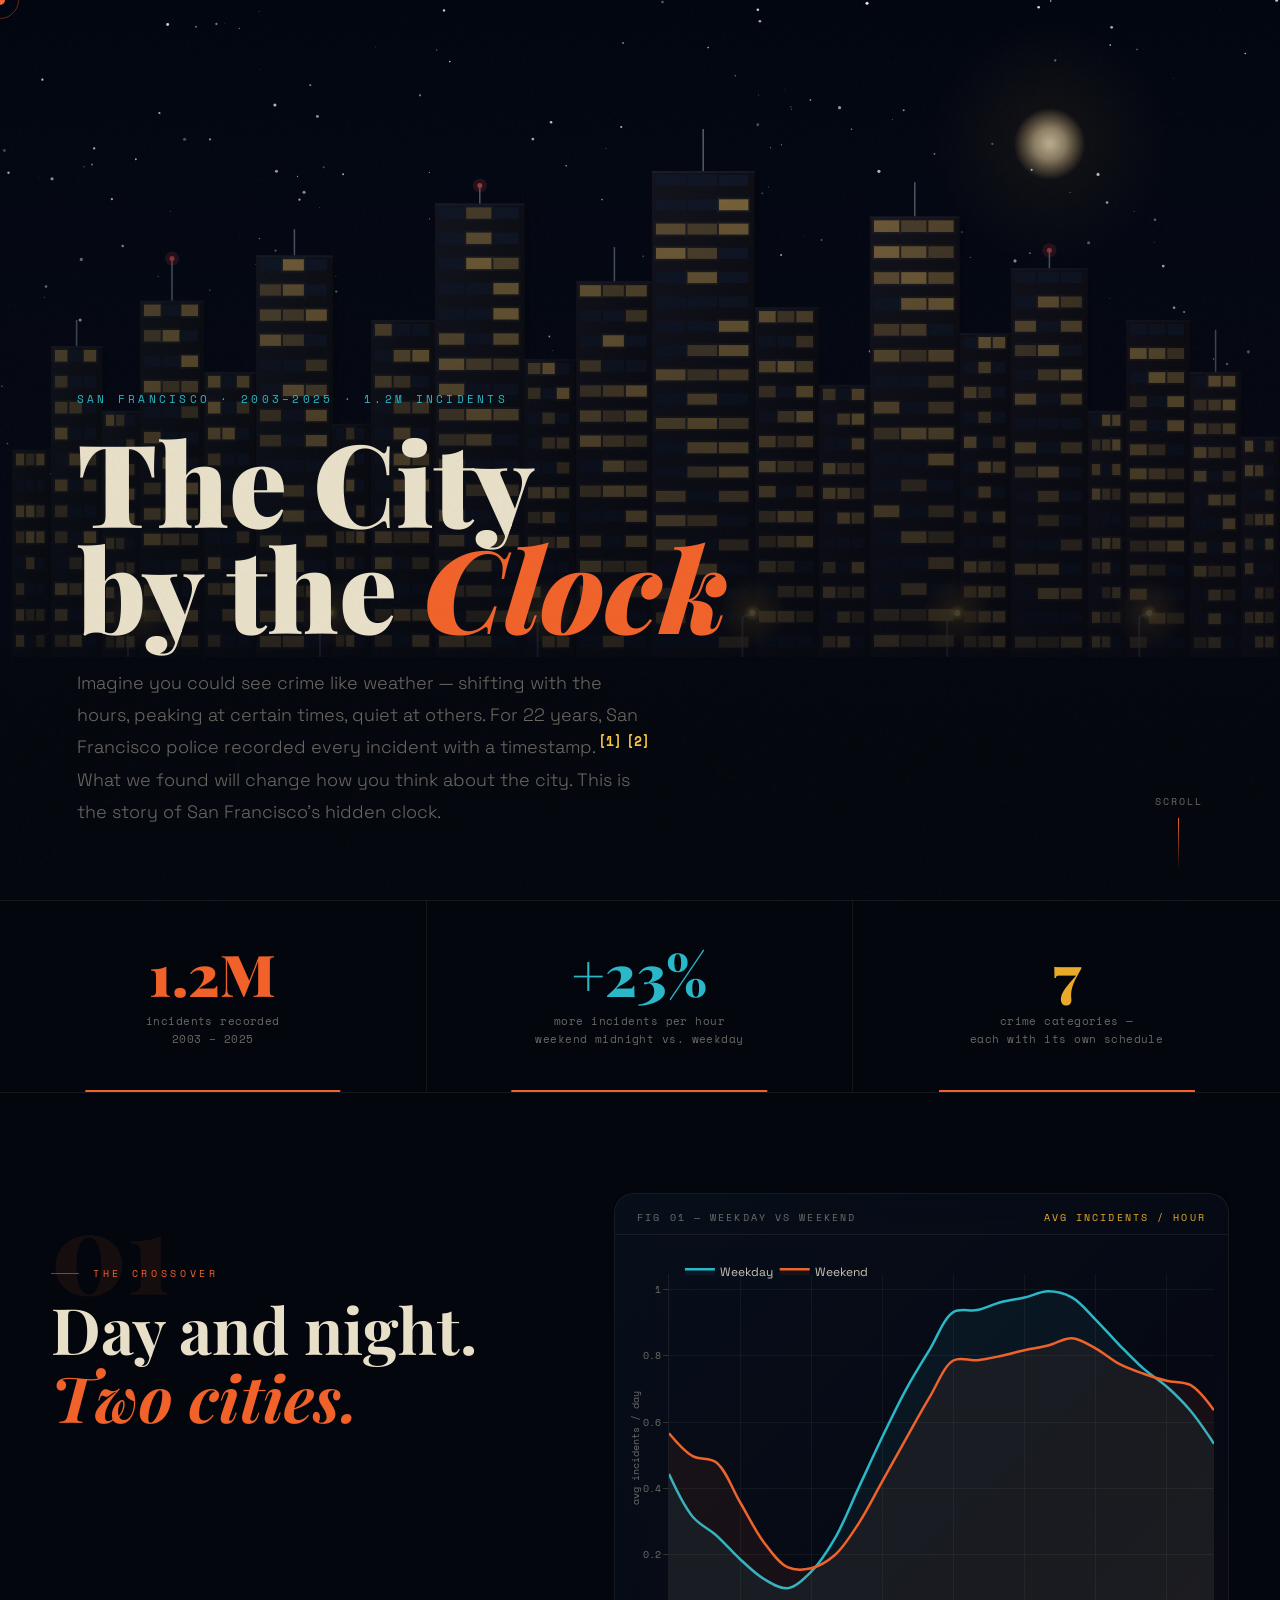
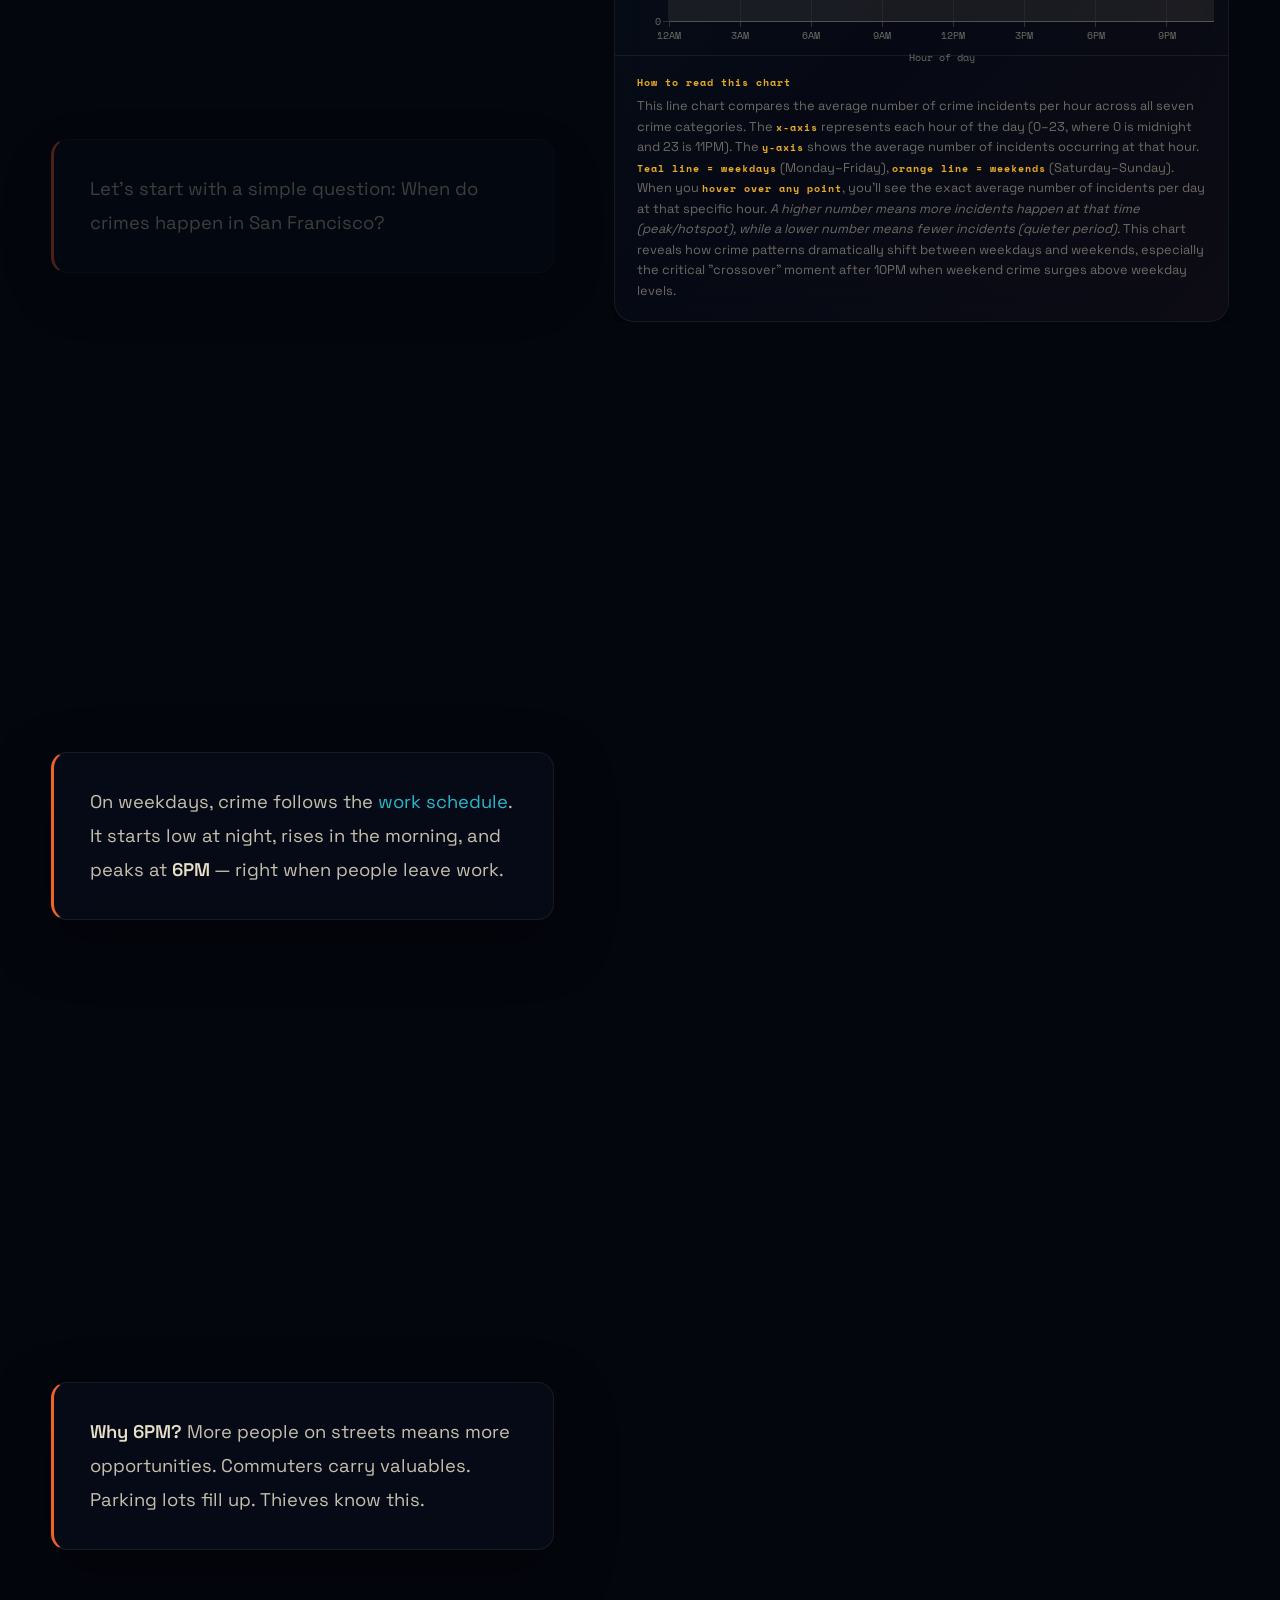
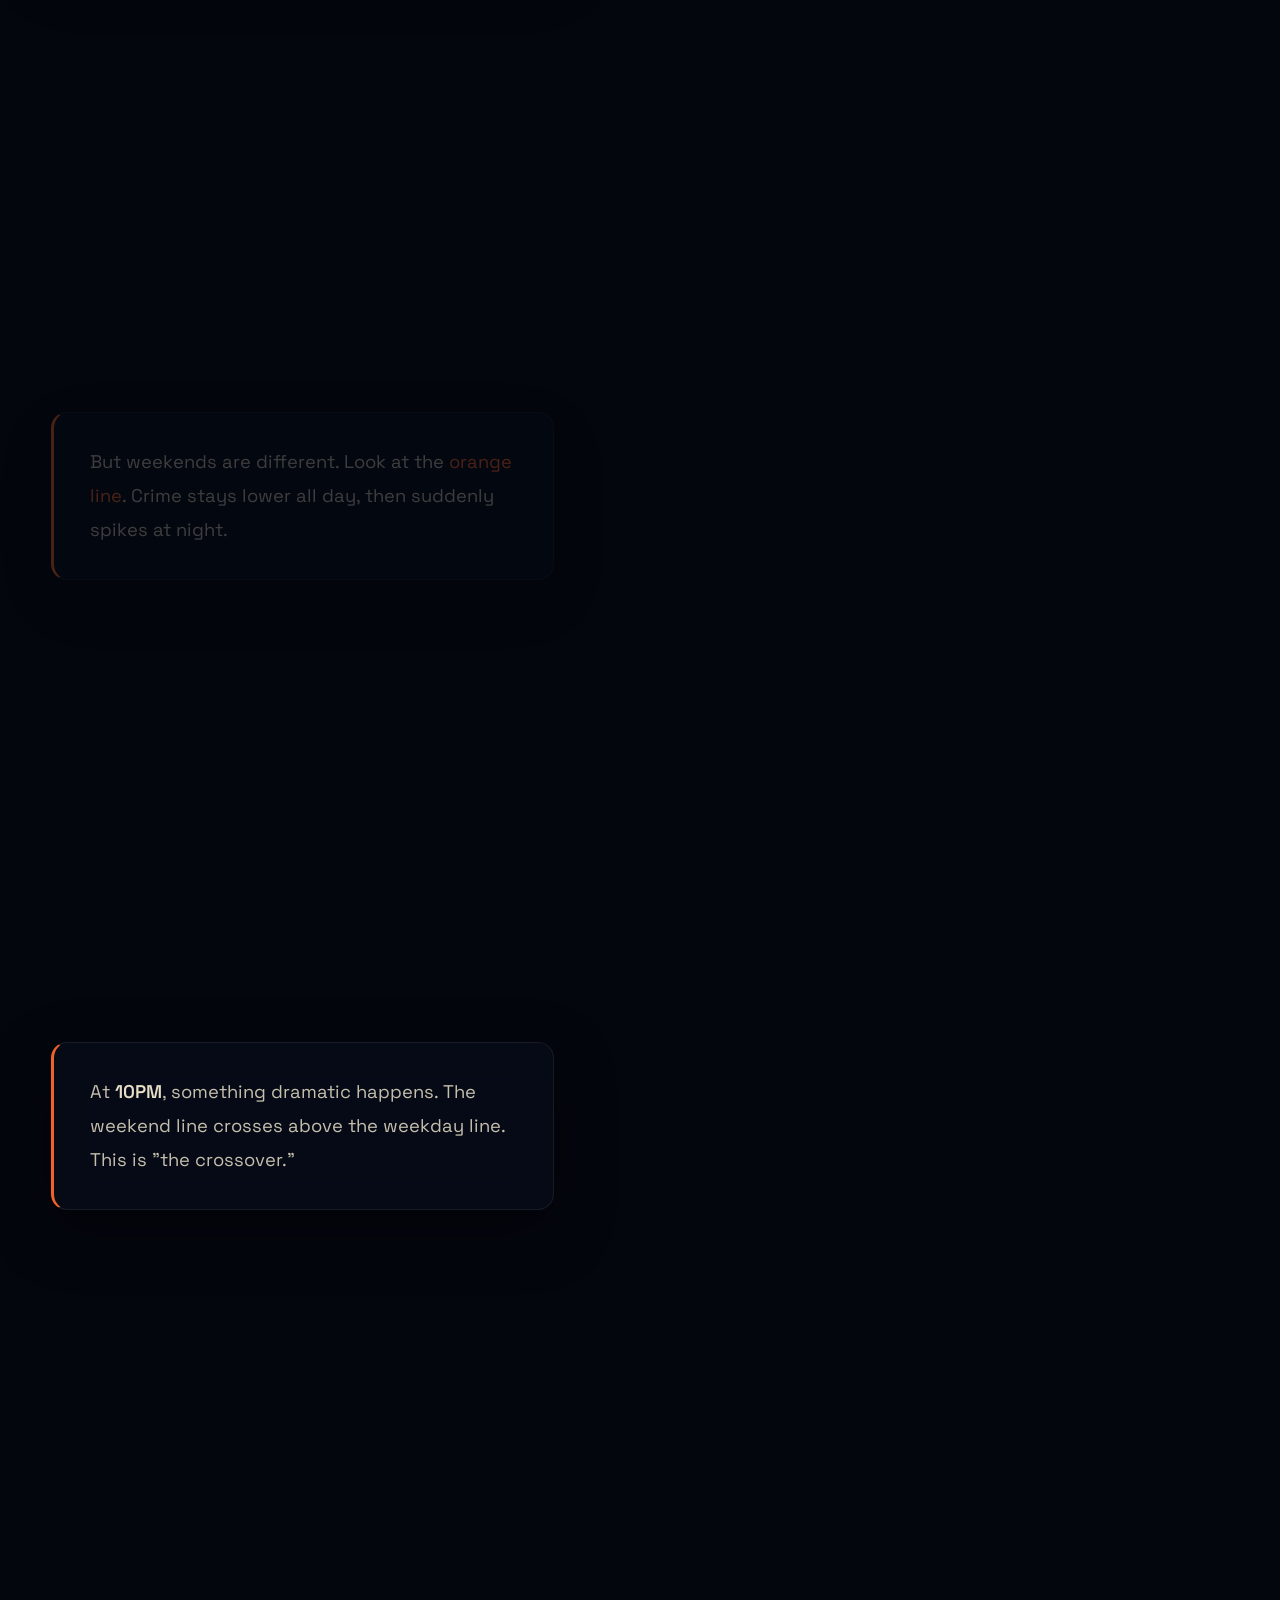
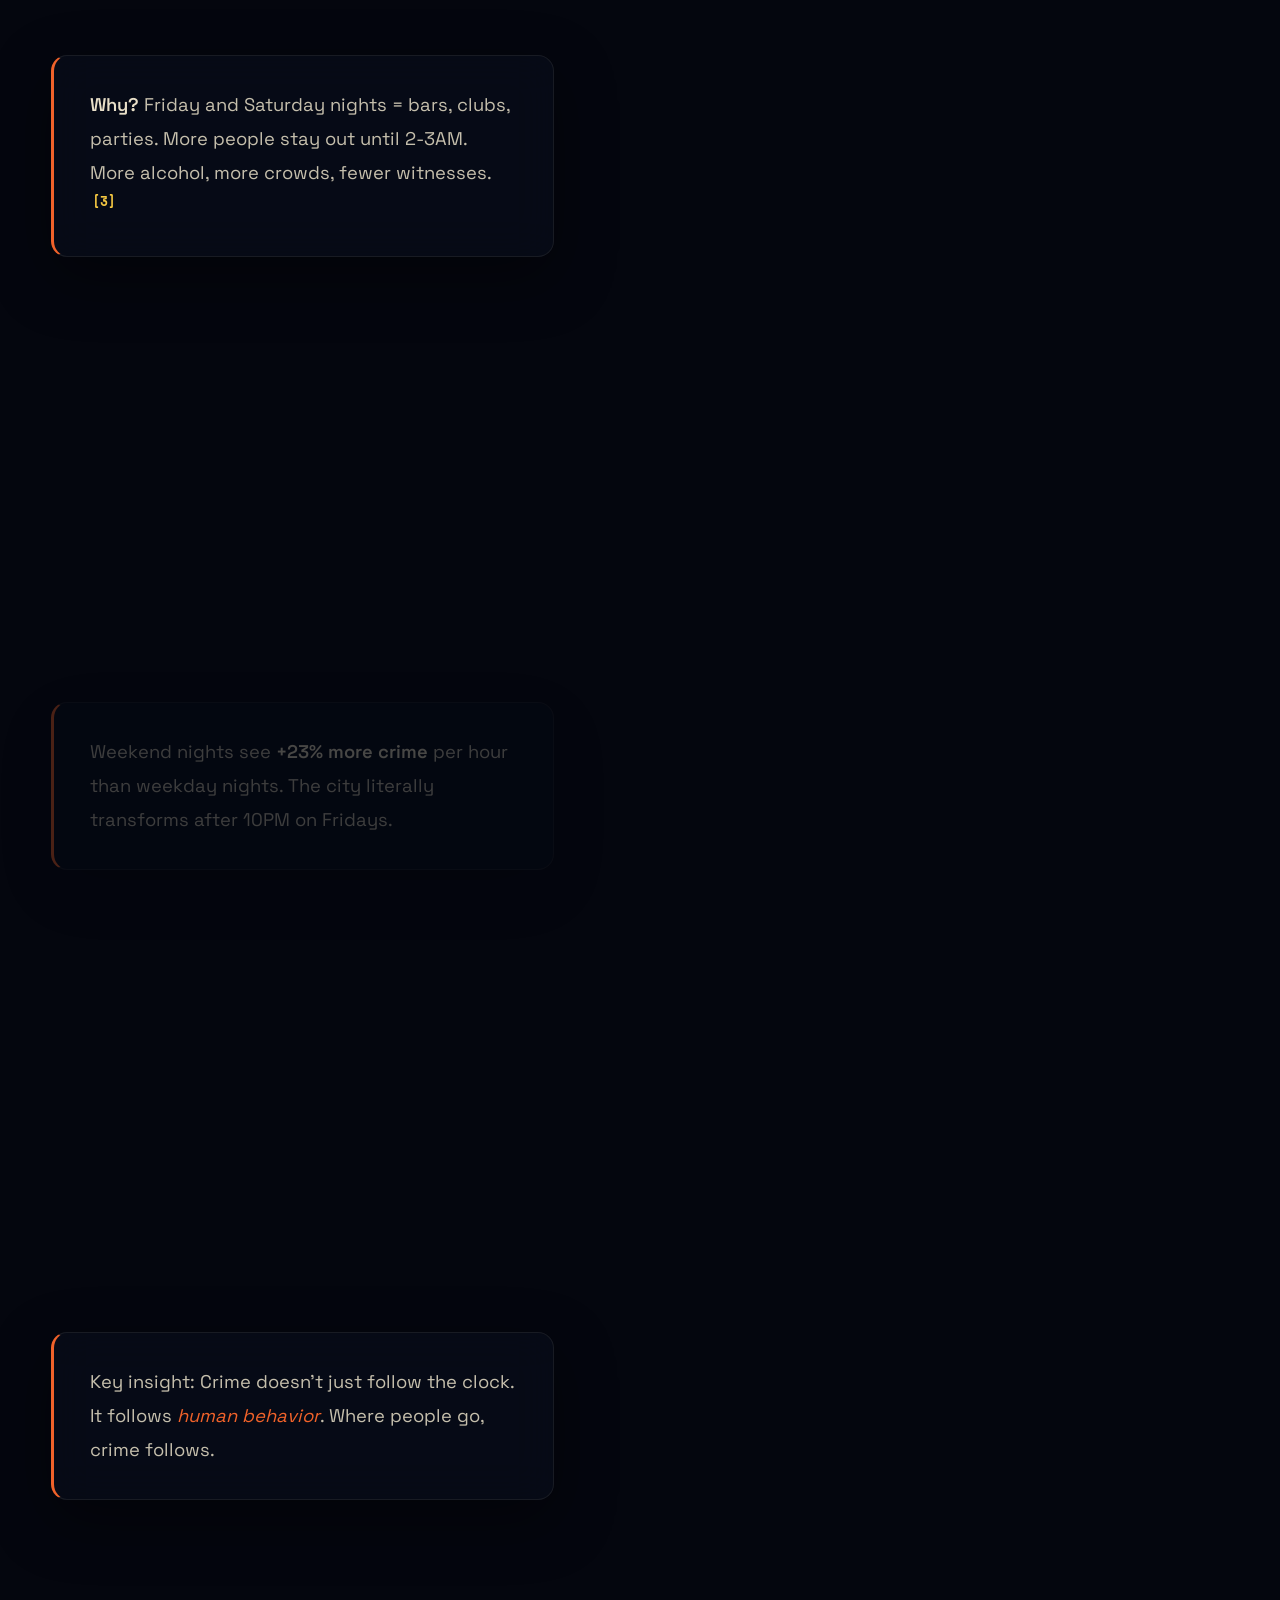
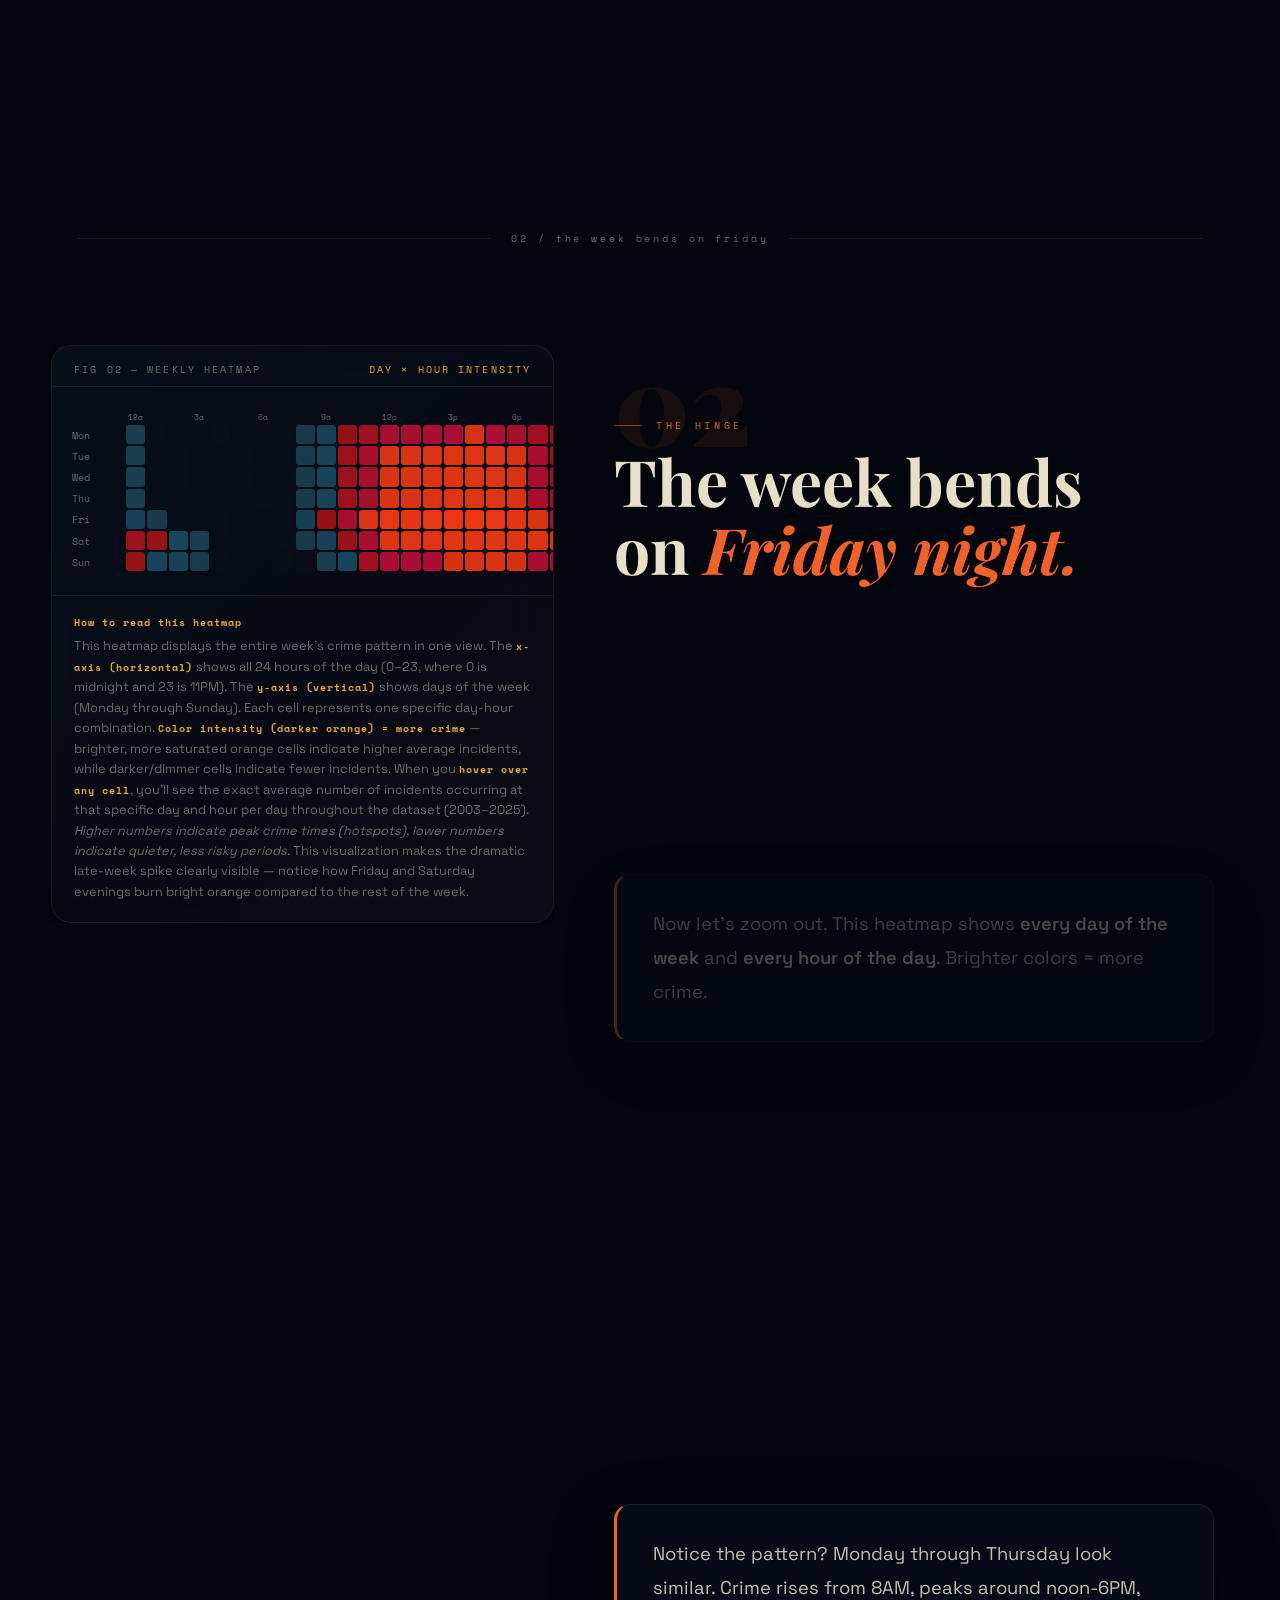
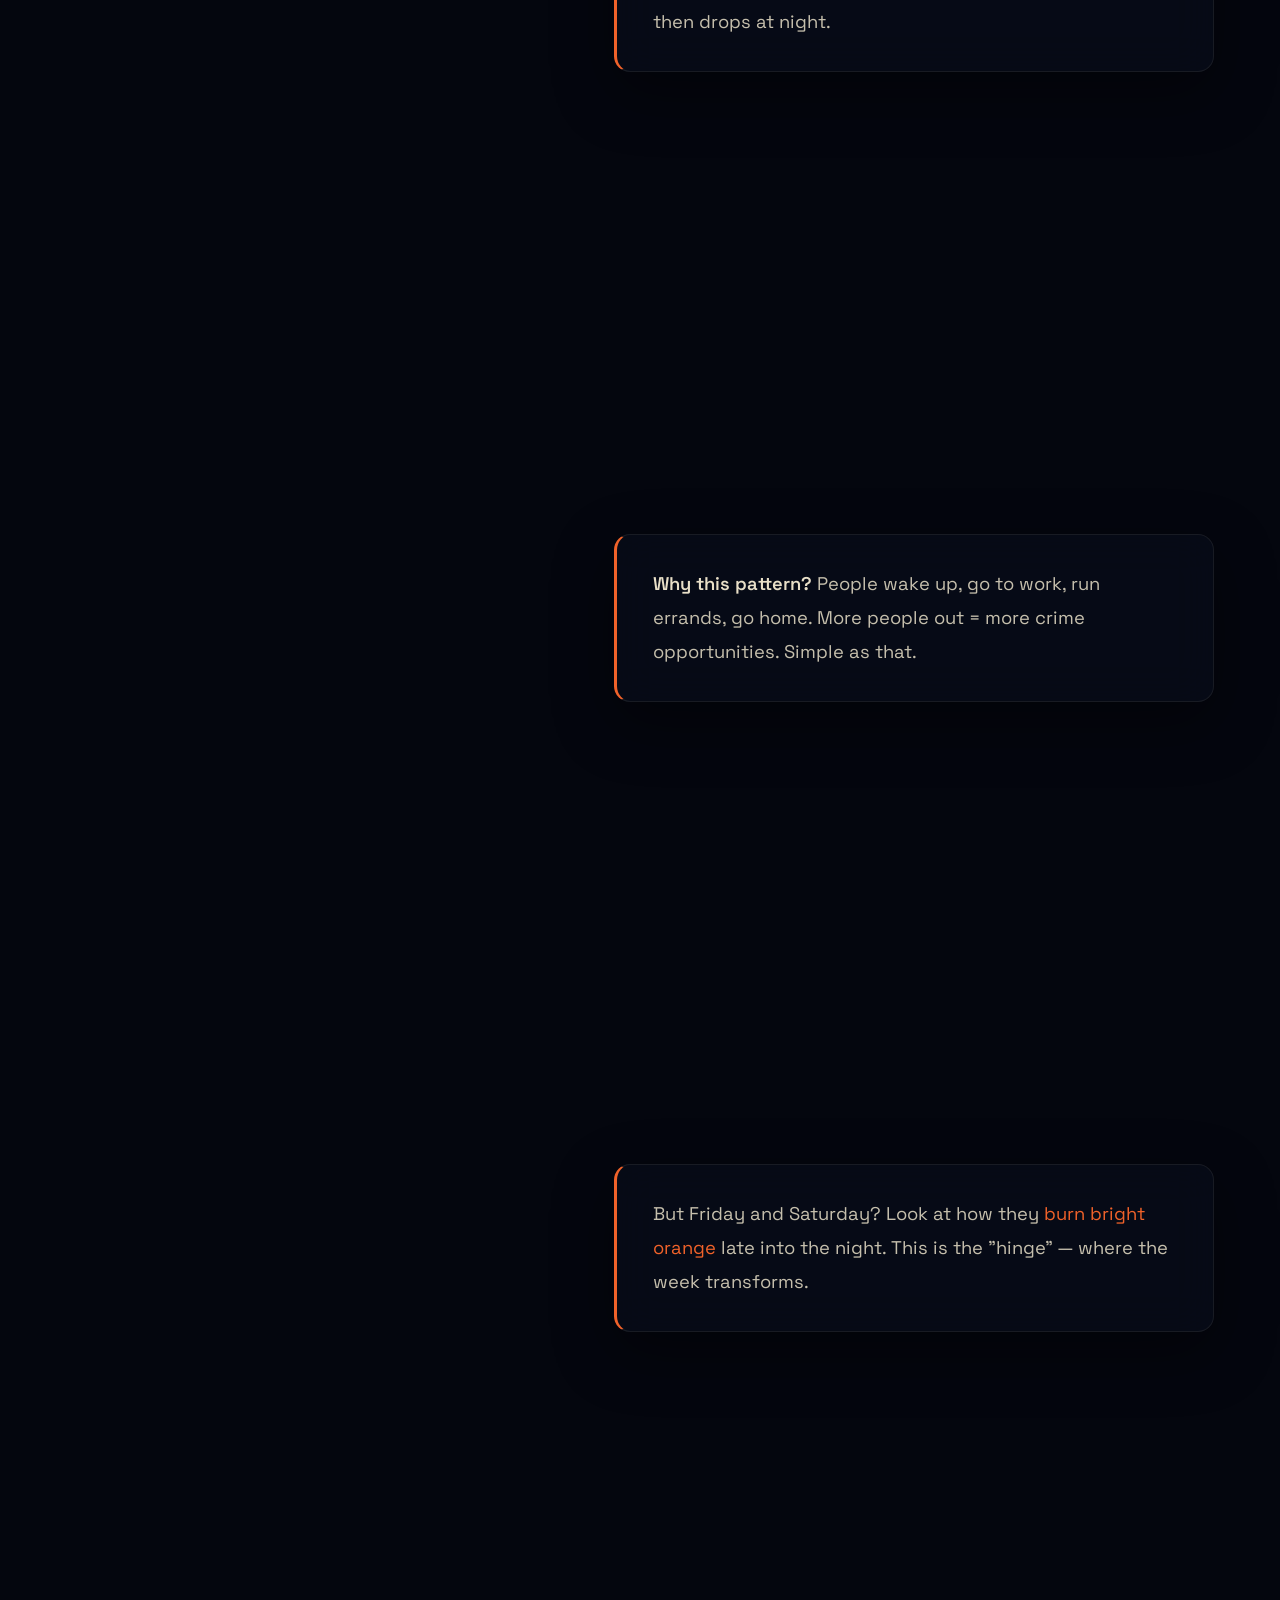
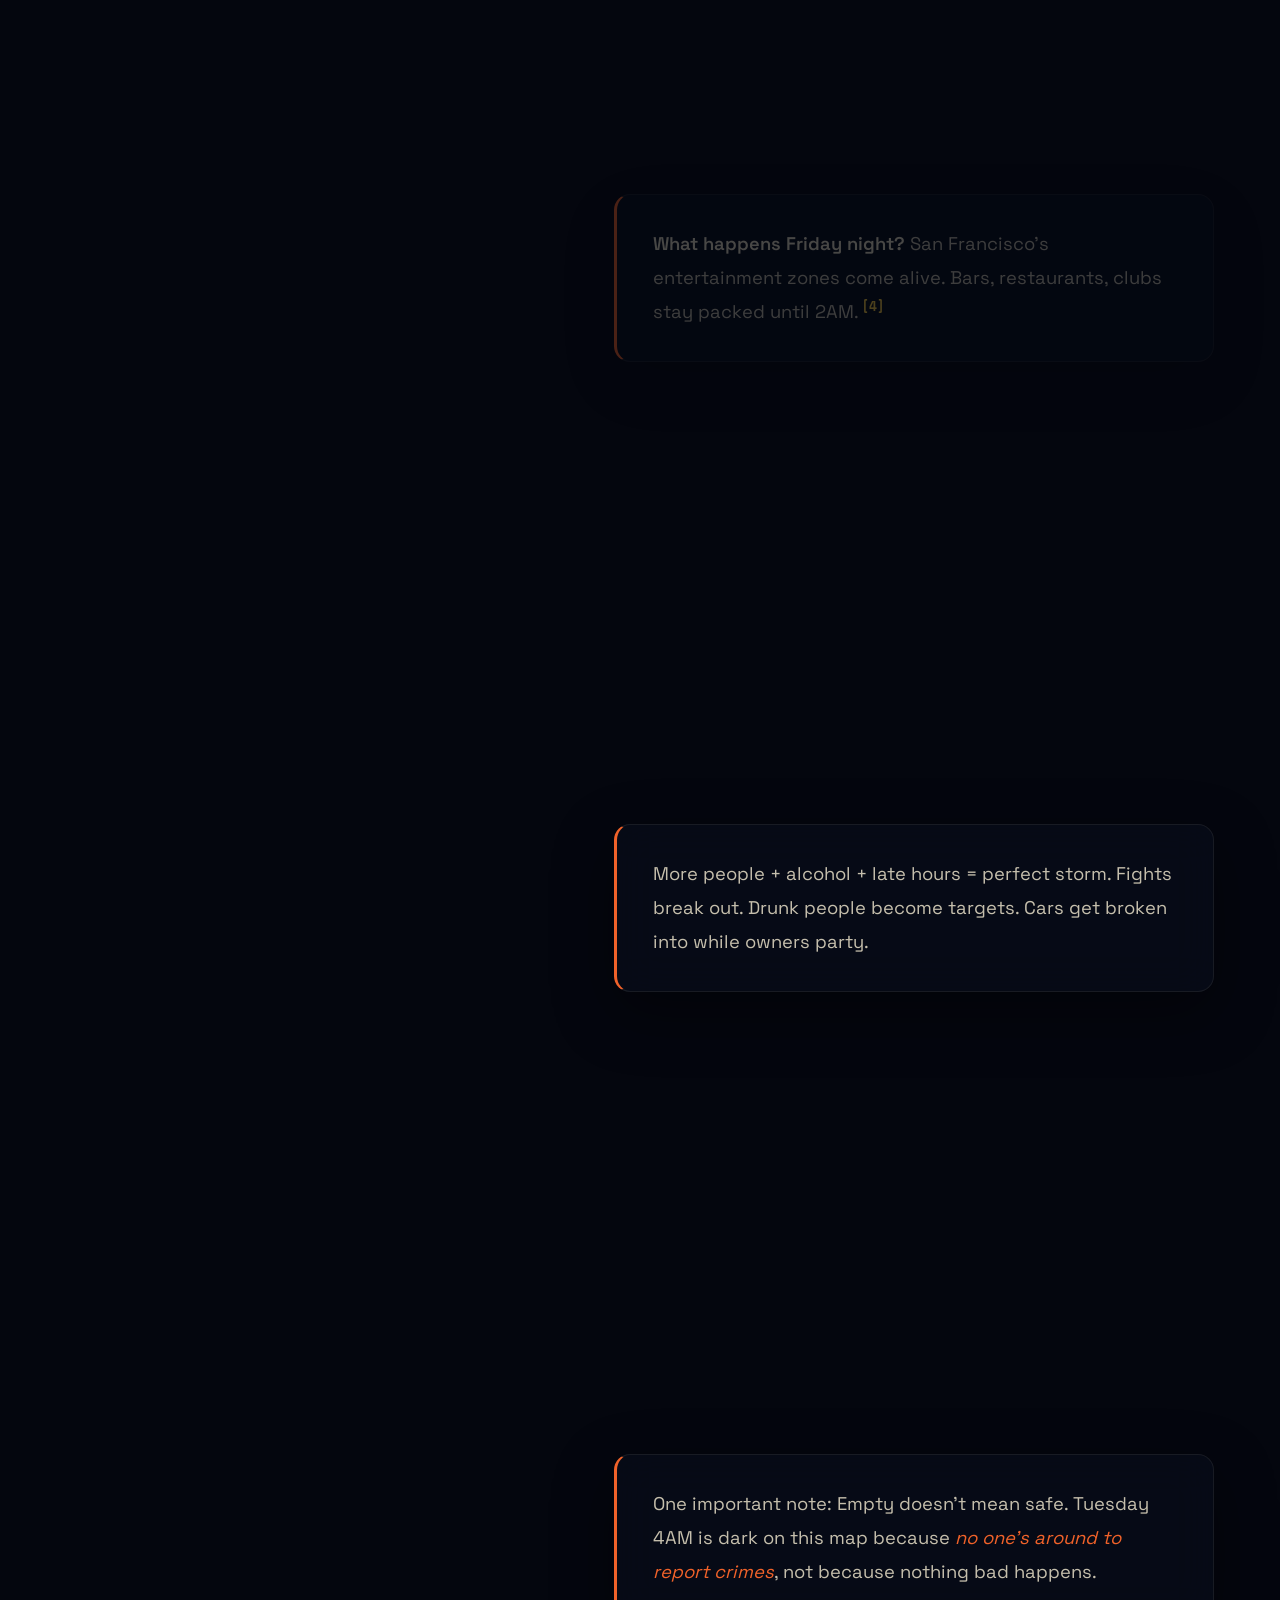
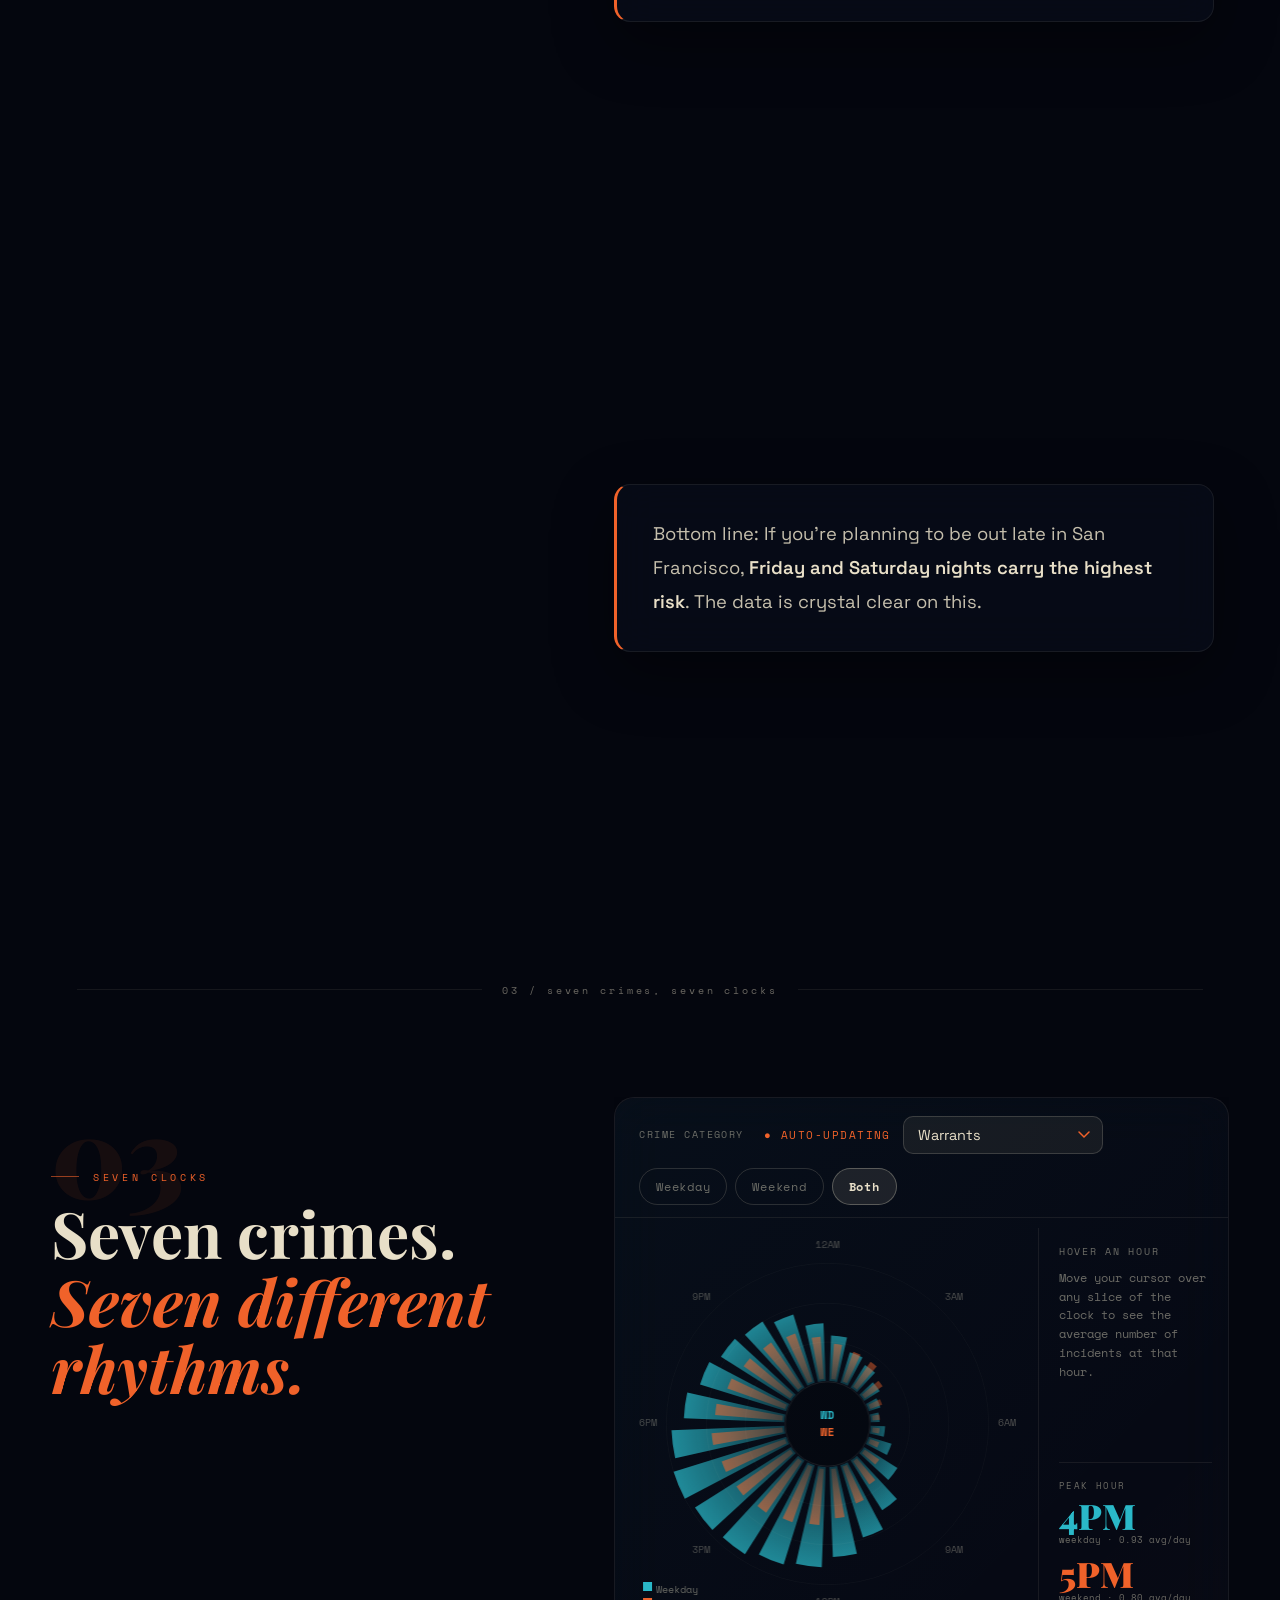
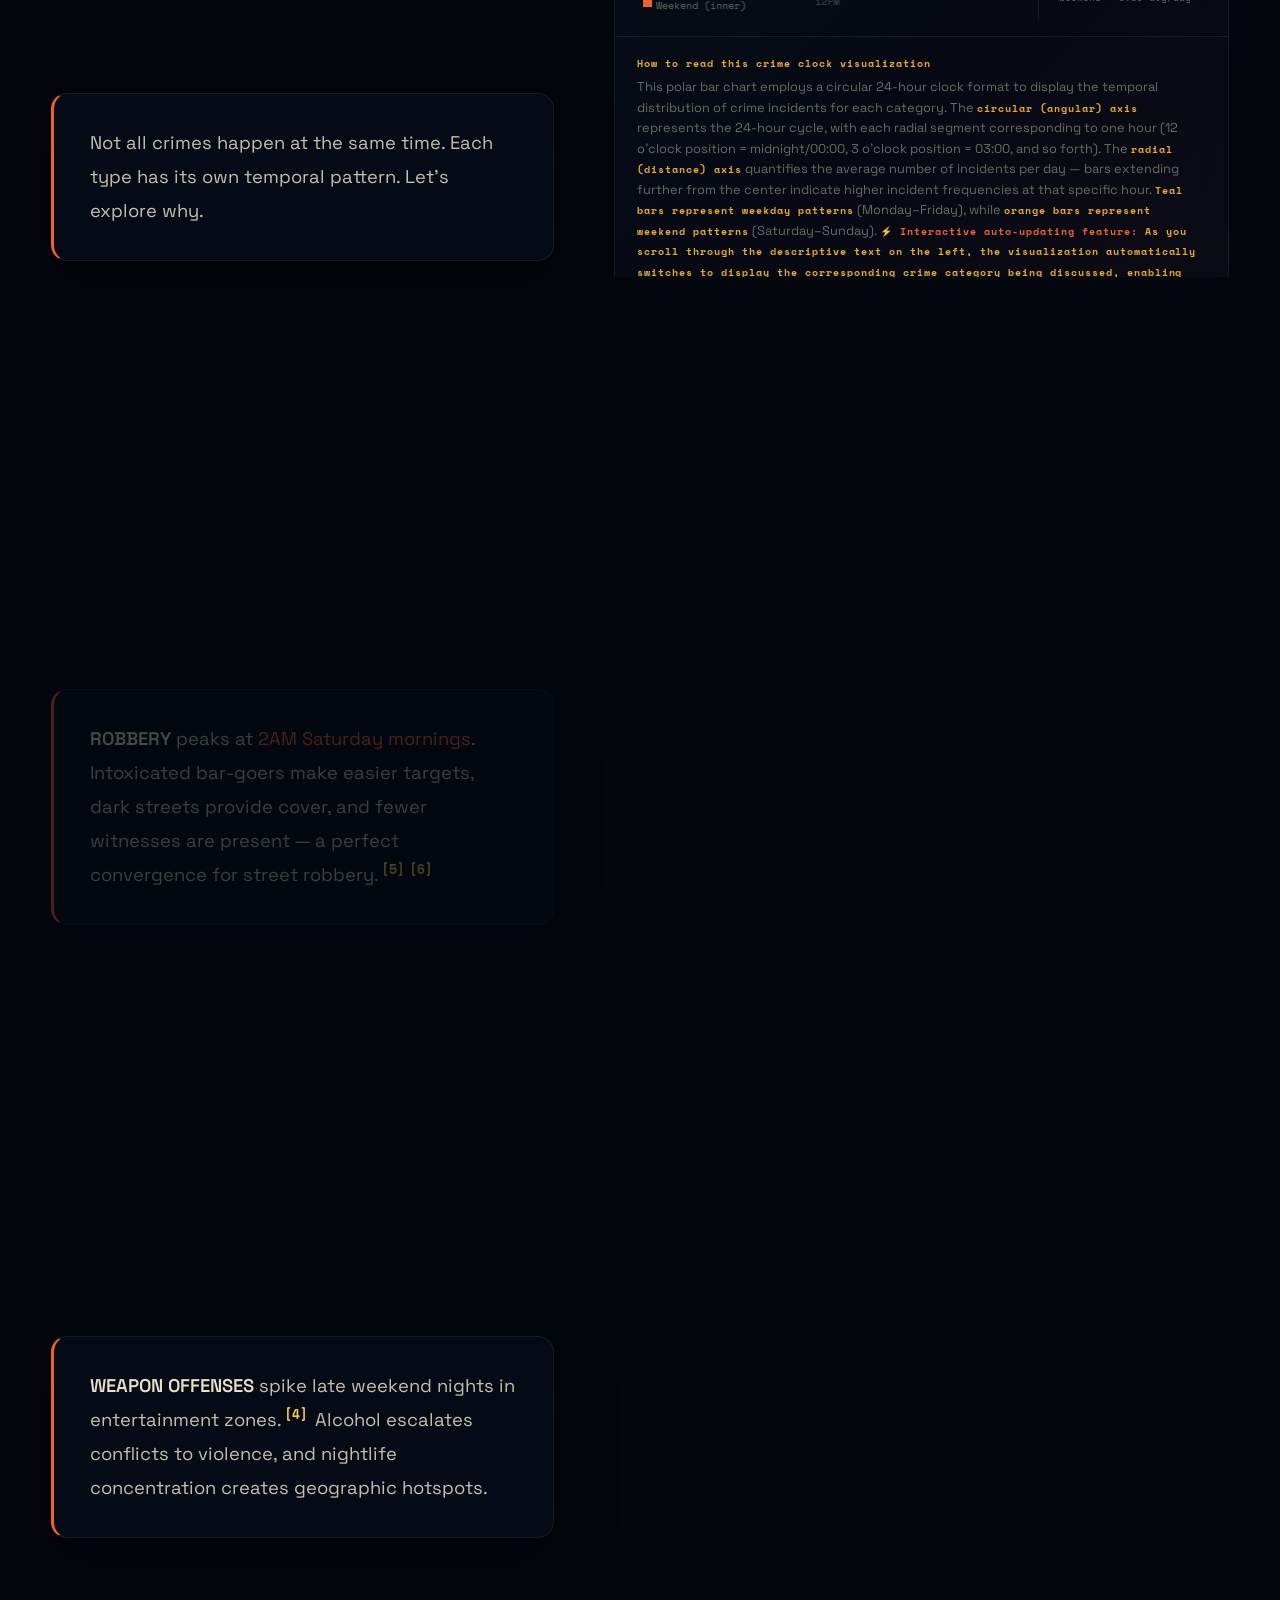
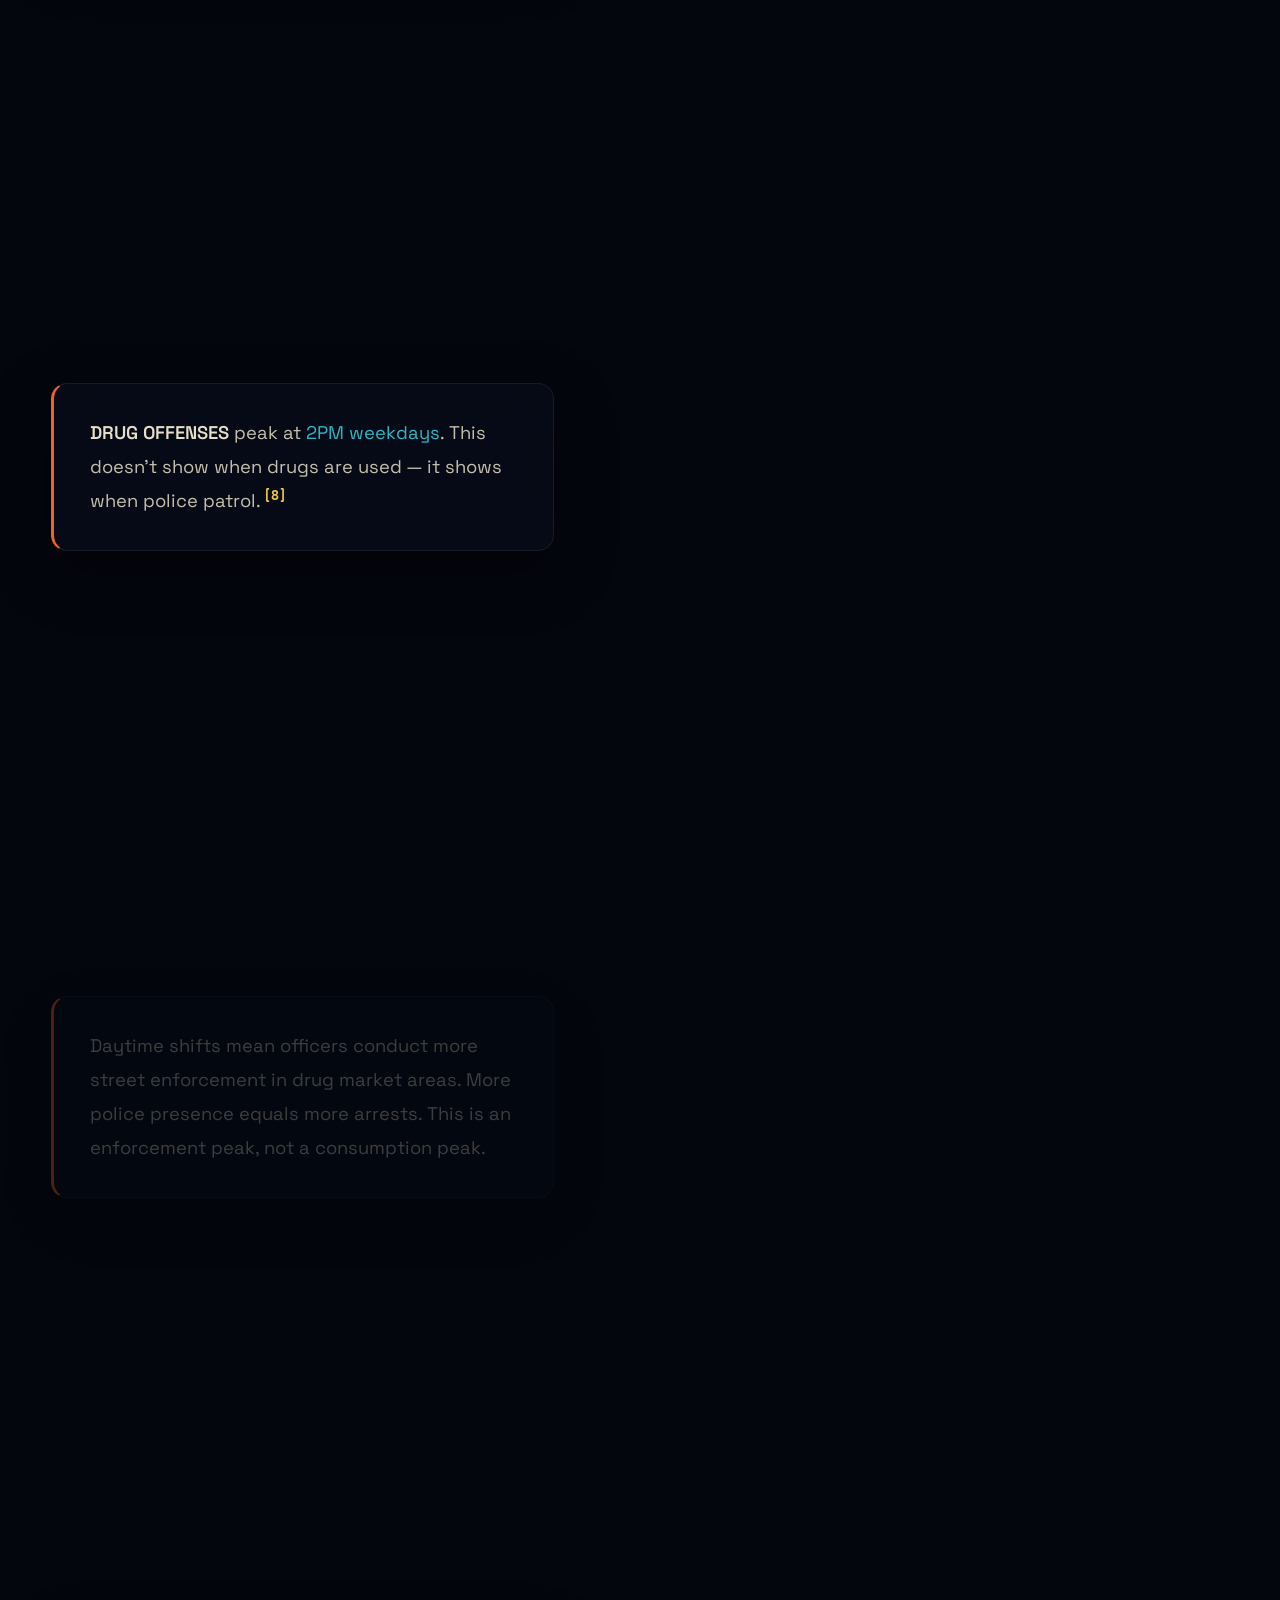
==== commit 7c391ffc: "ready for production" ====
--- a/index.html
+++ b/index.html
@@ -6,363 +6,650 @@
 <title>After Dark — San Francisco's Crime Clock</title>
 <link rel="preconnect" href="https://fonts.googleapis.com">
 <link rel="preconnect" href="https://fonts.gstatic.com" crossorigin>
-<link href="https://fonts.googleapis.com/css2?family=Bebas+Neue&family=DM+Serif+Display:ital@0;1&family=IBM+Plex+Mono:wght@400;500&family=DM+Sans:wght@300;400;500;700&display=swap" rel="stylesheet">
+<link href="https://fonts.googleapis.com/css2?family=Playfair+Display:ital,wght@0,400;0,700;0,900;1,400;1,700&family=Space+Grotesk:wght@300;400;500&family=Space+Mono:wght@400;700&display=swap" rel="stylesheet">
 <script src="https://cdn.plot.ly/plotly-2.35.2.min.js"></script>
 <style>
 :root {
-  --night: #050a14;
-  --deep: #0a1220;
-  --panel: rgba(8,16,32,0.82);
-  --ink: #f0e6d0;
-  --dim: rgba(240,230,208,0.5);
+  --night: #04060e;
+  --deep: #080c18;
+  --ink: #e8dfc8;
+  --dim: rgba(232,223,200,0.45);
   --orange: #f0622a;
   --teal: #2ab8c8;
-  --gold: #f0b930;
-  --line: rgba(240,230,208,0.10);
-  --r: 18px;
-}
+  --gold: #e8aa28;
+  --amber: #f5c842;
+  --line: rgba(232,223,200,0.08);
+  --panel: rgba(8,12,24,0.88);
+  --ref-highlight: #f5c842;
+}
+
 *, *::before, *::after { box-sizing: border-box; margin: 0; padding: 0; }
 html { scroll-behavior: smooth; }
 
 body {
   background: var(--night);
   color: var(--ink);
-  font-family: 'DM Sans', sans-serif;
+  font-family: 'Space Grotesk', sans-serif;
   overflow-x: hidden;
+  cursor: none;
+}
+
+/* GRAIN OVERLAY */
+body::before {
+  content: '';
+  position: fixed; inset: 0; z-index: 9000;
+  background-image: url("data:image/svg+xml,%3Csvg viewBox='0 0 256 256' xmlns='http://www.w3.org/2000/svg'%3E%3Cfilter id='noise'%3E%3CfeTurbulence type='fractalNoise' baseFrequency='0.9' numOctaves='4' stitchTiles='stitch'/%3E%3C/filter%3E%3Crect width='100%25' height='100%25' filter='url(%23noise)' opacity='0.04'/%3E%3C/svg%3E");
+  pointer-events: none; opacity: 0.5;
+}
+
+/* CURSOR */
+#cursor {
+  position: fixed; width: 10px; height: 10px; border-radius: 50%;
+  background: var(--orange); pointer-events: none; z-index: 9999;
+  transform: translate(-50%,-50%); mix-blend-mode: screen;
+  transition: transform 80ms ease;
+}
+#cursor-ring {
+  position: fixed; width: 38px; height: 38px; border-radius: 50%;
+  border: 1px solid rgba(240,98,42,0.4); pointer-events: none; z-index: 9998;
+  transform: translate(-50%,-50%); transition: left 120ms ease, top 120ms ease;
 }
 
 /* PROGRESS */
 #progress-bar {
-  position: fixed; top: 0; left: 0; height: 3px; width: 0;
+  position: fixed; top: 0; left: 0; height: 2px; width: 0;
   background: linear-gradient(90deg, var(--teal), var(--orange), var(--gold));
-  z-index: 1000; transition: width 80ms linear;
-  box-shadow: 0 0 12px rgba(240,98,42,0.6);
-}
-
-/* CURSOR */
-#cursor {
-  position: fixed; width: 12px; height: 12px; border-radius: 50%;
-  background: var(--orange); pointer-events: none; z-index: 9999;
-  transform: translate(-50%,-50%); mix-blend-mode: screen;
-}
-#cursor-ring {
-  position: fixed; width: 40px; height: 40px; border-radius: 50%;
-  border: 1px solid rgba(240,98,42,0.5); pointer-events: none; z-index: 9998;
-  transform: translate(-50%,-50%); transition: transform 180ms ease;
-}
-
-/* HERO */
+  z-index: 1000;
+}
+
+/* ── HERO ────────────────────────────────────────────── */
 #hero {
-  position: relative; height: 100vh; min-height: 600px;
+  position: relative; height: 100vh; min-height: 640px;
   display: flex; flex-direction: column; justify-content: flex-end;
   overflow: hidden;
 }
 #city-canvas { position: absolute; inset: 0; width: 100%; height: 100%; }
 .hero-overlay {
   position: absolute; inset: 0;
-  background: linear-gradient(to top, rgba(5,10,20,0.97) 0%, rgba(5,10,20,0.5) 55%, rgba(5,10,20,0.15) 100%);
+  background: linear-gradient(to top, rgba(4,6,14,1) 0%, rgba(4,6,14,0.6) 50%, rgba(4,6,14,0.1) 100%);
   pointer-events: none;
 }
 .hero-content {
   position: relative; z-index: 10;
-  padding: 0 clamp(20px, 5vw, 80px) clamp(50px, 7vh, 90px);
-  max-width: 900px;
+  padding: 0 clamp(24px,6vw,100px) clamp(60px,8vh,100px);
+  max-width: 980px;
 }
 .eyebrow {
-  font-family: 'IBM Plex Mono', monospace;
-  font-size: 0.72rem; letter-spacing: 0.25em; text-transform: uppercase;
-  color: var(--teal); margin-bottom: 14px;
+  font-family: 'Space Mono', monospace;
+  font-size: 0.68rem; letter-spacing: 0.3em; text-transform: uppercase;
+  color: var(--teal); margin-bottom: 20px;
   animation: fadeUp 1s ease 0.3s both;
 }
 h1 {
-  font-family: 'Bebas Neue', sans-serif;
-  font-size: clamp(6rem, 11vw, 4rem);
-  line-height: 0.9;
+  font-family: 'Playfair Display', Georgia, serif;
+  font-size: clamp(3.8rem, 9vw, 8rem);
+  line-height: 0.92;
   color: var(--ink);
-  text-shadow: 0 4px 40px rgba(240,98,42,0.3);
+  font-weight: 900;
   animation: fadeUp 1s ease 0.5s both;
 }
-
-h1 em {
-  color: var(--orange);
-  font-style: normal;
-}
+h1 em { color: var(--orange); font-style: italic; }
 
 .standfirst {
-  max-width: 560px;
-  font-size: clamp(1rem, 1.6vw, 1.15rem);
-  line-height: 1.75; color: var(--dim);
-  margin-top: 22px;
+  max-width: 580px;
+  font-size: clamp(1rem, 1.5vw, 1.12rem);
+  line-height: 1.8; color: var(--dim);
+  margin-top: 28px; font-weight: 300;
   animation: fadeUp 1s ease 0.7s both;
 }
-.hero-scroll-hint {
-  position: absolute; bottom: 28px; right: clamp(20px, 5vw, 80px); z-index: 10;
-  display: flex; flex-direction: column; align-items: center; gap: 8px;
-  font-family: 'IBM Plex Mono', monospace; font-size: 0.65rem; letter-spacing: 0.2em;
+.hero-scroll {
+  position: absolute; bottom: 30px; right: clamp(24px,6vw,100px); z-index: 10;
+  display: flex; flex-direction: column; align-items: center; gap: 10px;
+  font-family: 'Space Mono', monospace; font-size: 0.6rem; letter-spacing: 0.22em;
   color: var(--dim); text-transform: uppercase;
-  animation: fadeUp 1s ease 1.1s both;
+  animation: fadeUp 1s ease 1s both;
 }
 .scroll-line {
-  width: 1px; height: 50px;
+  width: 1px; height: 52px;
   background: linear-gradient(to bottom, var(--orange), transparent);
-  animation: scrollPulse 2s ease infinite;
-}
-
-/* STATS */
+  animation: scrollPulse 2.2s ease infinite;
+}
+
+/* ── STATS BAR ─────────────────────────────────────── */
 .stats-row {
-  display: grid; grid-template-columns: repeat(3, 1fr); gap: 1px;
-  background: var(--line); border-top: 1px solid var(--line); border-bottom: 1px solid var(--line);
-}
-.stat-cell { padding: 40px 30px; background: var(--night); text-align: center; }
+  display: grid; grid-template-columns: repeat(3, 1fr);
+  border-top: 1px solid var(--line); border-bottom: 1px solid var(--line);
+}
+.stat-cell {
+  padding: 44px 32px; text-align: center;
+  border-right: 1px solid var(--line);
+  position: relative; overflow: hidden;
+}
+.stat-cell:last-child { border-right: none; }
+.stat-cell::after {
+  content: ''; position: absolute; bottom: 0; left: 50%; transform: translateX(-50%);
+  width: 0; height: 2px; background: var(--orange);
+  transition: width 800ms ease; transition-delay: 200ms;
+}
+.stat-cell.visible::after { width: 60%; }
 .stat-number {
-  font-family: 'Bebas Neue', sans-serif;
-  font-size: clamp(2.8rem, 5vw, 4.5rem); line-height: 1; display: block;
+  font-family: 'Playfair Display', serif;
+  font-size: clamp(2.6rem, 4.5vw, 4rem); line-height: 1; display: block; font-weight: 900;
 }
 .stat-number.orange { color: var(--orange); }
 .stat-number.teal { color: var(--teal); }
 .stat-number.gold { color: var(--gold); }
 .stat-desc {
-  font-family: 'IBM Plex Mono', monospace;
-  font-size: 0.72rem; color: var(--dim); line-height: 1.6; margin-top: 8px; display: block; letter-spacing: 0.04em;
-}
-
-/* CHAPTER */
-.chapter {
-  max-width: 1200px; margin: 0 auto;
-  padding: clamp(70px, 11vh, 130px) clamp(20px, 5vw, 80px);
-}
-.chapter-label {
-  font-family: 'IBM Plex Mono', monospace;
-  font-size: 0.68rem; letter-spacing: 0.3em; text-transform: uppercase;
-  color: var(--orange); margin-bottom: 16px;
+  font-family: 'Space Mono', monospace;
+  font-size: 0.68rem; color: var(--dim); line-height: 1.65; margin-top: 10px; display: block; letter-spacing: 0.04em;
+}
+
+/* ── SCENE SECTIONS ────────────────────────────────── */
+.scene {
+  max-width: 1280px; margin: 0 auto;
+  padding: clamp(80px,12vh,140px) clamp(24px,6vw,100px);
+}
+.scene-number {
+  font-family: 'Playfair Display', serif;
+  font-size: 7rem; line-height: 1; font-weight: 900;
+  color: rgba(240,98,42,0.08); margin-bottom: -2.5rem;
+  pointer-events: none; user-select: none;
+}
+.scene-label {
+  font-family: 'Space Mono', monospace;
+  font-size: 0.65rem; letter-spacing: 0.35em; text-transform: uppercase;
+  color: var(--orange); margin-bottom: 14px;
+  display: flex; align-items: center; gap: 14px;
+}
+.scene-label::before {
+  content: ''; width: 28px; height: 1px; background: var(--orange); opacity: 0.6;
+}
+h2 {
+  font-family: 'Playfair Display', Georgia, serif;
+  font-size: clamp(2.4rem, 5vw, 4.2rem);
+  line-height: 1.06; color: var(--ink); margin-bottom: 0; font-weight: 700;
+}
+h2 em { color: var(--orange); font-style: italic; }
+h2 .teal { color: var(--teal); }
+
+/* ── NARRATIVE PROSE ───────────────────────────────── */
+.narrative {
+  max-width: 660px;
+}
+.narrative p {
+  font-size: clamp(1rem, 1.45vw, 1.1rem);
+  line-height: 1.9; color: rgba(232,223,200,0.72); font-weight: 300;
+  margin-bottom: 1.4em;
+}
+.narrative p:last-child { margin-bottom: 0; }
+.narrative strong { color: var(--ink); font-weight: 500; }
+.narrative em { color: var(--orange); font-style: italic; }
+.narrative .teal { color: var(--teal); }
+
+/* AMBIENT TEXT BREAK */
+.ambient-line {
+  font-family: 'Playfair Display', serif;
+  font-size: clamp(1.5rem, 3vw, 2.4rem);
+  color: var(--ink); font-style: italic; font-weight: 400;
+  line-height: 1.3; margin: 44px 0 40px;
+  padding-left: 28px;
+  border-left: 2px solid var(--orange);
+  max-width: 580px;
+}
+
+/* CITATION SUPERSCRIPTS */
+.cite {
+  display: inline-block;
+  font-family: 'Space Mono', monospace;
+  font-size: 0.7em;
+  color: var(--ref-highlight);
+  text-decoration: none;
+  vertical-align: super;
+  line-height: 0;
+  padding: 0 2px;
+  transition: color 200ms ease, transform 200ms ease;
+  cursor: pointer;
+  font-weight: 700;
+}
+.cite:hover {
+  color: var(--orange);
+  transform: scale(1.15);
+}
+.cite:before { content: '['; }
+.cite:after { content: ']'; }
+
+/* TIME TAG */
+.time-tag {
+  display: inline-flex; align-items: center; gap: 8px;
+  font-family: 'Space Mono', monospace; font-size: 0.72rem;
+  letter-spacing: 0.12em; padding: 6px 14px;
+  border-radius: 999px; margin: 0 3px;
+  vertical-align: middle;
+}
+.time-tag.night { background: rgba(240,98,42,0.12); border: 1px solid rgba(240,98,42,0.3); color: var(--orange); }
+.time-tag.day { background: rgba(42,184,200,0.1); border: 1px solid rgba(42,184,200,0.3); color: var(--teal); }
+.time-tag::before { content: '●'; font-size: 0.5rem; }
+
+/* ── SCROLLYTELLING ────────────────────────────────────*/
+.scrolly-section {
+  position: relative;
+  padding: 100px 0;
+}
+
+.scrolly-container {
+  position: relative;
+  display: grid;
+  grid-template-columns: 0.9fr 1.1fr; /* Make viz column wider */
+  gap: 60px; /* Reduce gap */
+  align-items: start;
+  max-width: 1400px; /* Increase max width */
+  margin: 0 auto;
+  padding: 0 clamp(24px,4vw,60px); /* Reduce side padding */
+}
+
+.scrolly-viz {
+  position: sticky;
+  top: 100px;
+  height: fit-content;
+  max-height: calc(100vh - 120px); /* Leave space for header */
+  display: flex;
+  align-items: flex-start; /* Align to top instead of center */
+  justify-content: center;
+  overflow-y: auto; /* Allow scrolling if content is too tall */
+  overflow-x: visible;
+  z-index: 10; /* Ensure it stays above story text */
+}
+
+.scrolly-story {
+  position: relative;
+  z-index: 2;
+}
+
+.story-step {
+  min-height: 70vh;
+  display: flex;
+  align-items: center;
+  padding: 40px 0;
+  opacity: 0.3;
+  transition: opacity 600ms ease;
+}
+
+.story-step.active {
+  opacity: 1;
+}
+
+.step-content {
+  background: rgba(8,12,24,0.85);
+  backdrop-filter: blur(20px);
+  border: 1px solid var(--line);
+  border-left: 3px solid var(--orange);
+  border-radius: 16px;
+  padding: 32px 36px;
+  box-shadow: 0 20px 60px rgba(0,0,0,0.4);
+  max-width: 60ch;
+}
+
+.step-content p {
+  margin: 0;
+  font-size: clamp(1.05rem, 1.5vw, 1.15rem);
+  line-height: 1.85;
+  color: rgba(232,223,200,0.85);
+}
+
+.step-content strong {
+  color: var(--ink);
+  font-weight: 600;
+}
+
+.step-content em {
+  color: var(--orange);
+  font-style: italic;
+}
+
+.step-content .teal {
+  color: var(--teal);
+}
+
+/* Responsive Scrollytelling */
+@media (max-width: 980px) {
+  .scrolly-container {
+    grid-template-columns: 1fr;
+    gap: 40px;
+  }
+  
+  .scrolly-viz {
+    position: relative;
+    top: 0;
+    height: 60vh;
+    margin-bottom: 40px;
+  }
+  
+  .story-step {
+    min-height: auto;
+  }
+  
+  .step-content {
+    max-width: none;
+  }
+}
+
+/* ── TWO-COL LAYOUTS ───────────────────────────────── */
+.two-col { display: grid; grid-template-columns: 1fr 1fr; gap: 64px; align-items: start; }
+.two-col.flip { grid-template-columns: 1fr 1fr; }
+.two-col.wide { grid-template-columns: 1.15fr 0.85fr; }
+.two-col.wide-flip { grid-template-columns: 0.85fr 1.15fr; }
+
+/* ── VIZ CARD ──────────────────────────────────────── */
+.viz-card {
+  background: rgba(8,12,24,0.7);
+  border: 1px solid var(--line);
+  border-radius: 20px; overflow: hidden;
+  backdrop-filter: blur(24px);
+  box-shadow: 0 40px 100px rgba(0,0,0,0.55);
+  position: relative; /* For z-index stacking context */
+}
+.viz-card::before {
+  content: ''; position: absolute; inset: 0; pointer-events: none; z-index: 1;
+  border-radius: inherit;
+  background: linear-gradient(135deg, rgba(42,184,200,0.03) 0%, transparent 55%, rgba(240,98,42,0.03) 100%);
+}
+.viz-label {
+  padding: 16px 22px 10px;
+  font-family: 'Space Mono', monospace;
+  font-size: 0.6rem; letter-spacing: 0.22em; text-transform: uppercase;
+  color: var(--dim); border-bottom: 1px solid var(--line);
+  display: flex; align-items: center; justify-content: space-between;
+}
+.viz-label span { color: var(--gold); }
+.viz-caption-block {
+  padding: 14px 22px 20px;
+  border-top: 1px solid var(--line);
+}
+.viz-caption-block strong {
+  font-family: 'Space Mono', monospace;
+  font-size: 0.62rem; letter-spacing: 0.1em; color: var(--gold);
+}
+.viz-caption-block p {
+  color: var(--dim); font-size: 0.8rem; line-height: 1.6; margin-top: 5px;
+}
+
+/* ── HOUR-WALK STRIP ───────────────────────────────── */
+.hour-strip {
+  display: flex; gap: 0; overflow-x: auto; scrollbar-width: none;
+  border-radius: 12px; overflow: hidden;
+  margin: 40px 0;
+}
+.hour-strip::-webkit-scrollbar { display: none; }
+.hour-block {
+  flex: 1; min-width: 28px; height: 72px;
+  display: flex; flex-direction: column; justify-content: flex-end;
+  padding-bottom: 6px; align-items: center;
+  position: relative; cursor: default;
+  transition: flex 200ms ease;
+}
+.hour-block:hover { flex: 2.5; }
+.hour-block .bar { width: 100%; transition: height 600ms ease; }
+.hour-block .hlabel {
+  font-family: 'Space Mono', monospace; font-size: 0.48rem;
+  color: rgba(232,223,200,0.25); letter-spacing: 0.05em;
+  margin-top: 4px; white-space: nowrap; position: absolute; bottom: -16px;
+}
+
+/* ── SCENE DIVIDER ─────────────────────────────────── */
+.scene-divider {
+  width: 100%; padding: 0 clamp(24px,6vw,100px);
+  display: flex; align-items: center; gap: 20px;
+  opacity: 0.35;
+}
+.scene-divider::before, .scene-divider::after {
+  content: ''; flex: 1; height: 1px; background: var(--line);
+}
+.scene-divider span {
+  font-family: 'Space Mono', monospace; font-size: 0.6rem;
+  letter-spacing: 0.3em; color: var(--dim); white-space: nowrap;
+}
+
+/* ── ATMOSPHERE BAND ───────────────────────────────── */
+.atmo-band {
+  width: 100%; padding: clamp(44px,7vh,80px) clamp(24px,6vw,100px);
+  position: relative; overflow: hidden;
+}
+.atmo-band.dawn {
+  background: linear-gradient(135deg, rgba(240,98,42,0.04) 0%, transparent 60%);
+}
+.atmo-band.midday {
+  background: linear-gradient(180deg, transparent 0%, rgba(42,184,200,0.04) 50%, transparent 100%);
+}
+.atmo-band.dusk {
+  background: linear-gradient(135deg, rgba(232,170,40,0.04) 0%, transparent 60%);
+}
+.atmo-band.midnight {
+  background: radial-gradient(ellipse at 50% 100%, rgba(240,98,42,0.06) 0%, transparent 65%);
+}
+
+.atmo-inner { max-width: 1280px; margin: 0 auto; }
+
+/* ── PEAKS GRID ────────────────────────────────────── */
+.peaks-grid {
+  display: grid; grid-template-columns: repeat(auto-fill, minmax(240px, 1fr));
+  gap: 14px; margin-top: 48px;
+}
+.peak-card {
+  padding: 26px 24px; border-radius: 16px;
+  background: rgba(8,12,24,0.65);
+  border: 1px solid var(--line);
+  transition: transform 250ms ease, box-shadow 250ms ease;
+  position: relative; overflow: hidden;
+  opacity: 0;
+  transform: translateY(20px);
+  animation: peakReveal 600ms ease forwards;
+}
+.peak-card:nth-child(1) { animation-delay: 100ms; }
+.peak-card:nth-child(2) { animation-delay: 200ms; }
+.peak-card:nth-child(3) { animation-delay: 300ms; }
+.peak-card:nth-child(4) { animation-delay: 400ms; }
+.peak-card:nth-child(5) { animation-delay: 500ms; }
+.peak-card:nth-child(6) { animation-delay: 600ms; }
+.peak-card:nth-child(7) { animation-delay: 700ms; }
+.peak-card::before {
+  content: ''; position: absolute; top: 0; left: 0; right: 0; height: 2px;
+}
+.peak-card.teal-top::before { background: var(--teal); }
+.peak-card.orange-top::before { background: var(--orange); }
+.peak-card:hover { transform: translateY(-5px); box-shadow: 0 24px 60px rgba(0,0,0,0.4); }
+.peak-icon { font-size: 1.8rem; margin-bottom: 12px; }
+.peak-cat {
+  font-family: 'Space Mono', monospace; font-size: 0.58rem; color: var(--dim);
+  letter-spacing: 0.22em; text-transform: uppercase; margin-bottom: 6px;
+}
+.peak-hour {
+  font-family: 'Playfair Display', serif; font-size: 3.2rem; line-height: 1;
+  font-weight: 900;
+}
+.peak-meta {
+  font-family: 'Space Mono', monospace; font-size: 0.65rem; color: var(--dim); margin: 6px 0 12px;
+}
+.peak-note { font-size: 0.82rem; color: rgba(232,223,200,0.5); line-height: 1.55; font-weight: 300; }
+
+/* ── CLOCK SECTION ─────────────────────────────────── */
+.clock-controls {
+  padding: 18px 24px 12px; display: flex; align-items: center;
+  justify-content: space-between; flex-wrap: wrap; gap: 14px;
+  border-bottom: 1px solid var(--line);
+  position: relative;
+  z-index: 10; /* Above viz-card::before */
+}
+.clock-label-row {
+  font-family: 'Space Mono', monospace; font-size: 0.62rem; color: var(--dim);
+  letter-spacing: 0.15em; text-transform: uppercase;
   display: flex; align-items: center; gap: 12px;
 }
-.chapter-label::after {
-  content: ''; flex: 1; max-width: 55px; height: 1px;
-  background: var(--orange); opacity: 0.5;
-}
-h2 {
-  font-family: 'DM Serif Display', Georgia, serif;
-  font-size: clamp(2.2rem, 4.5vw, 3.8rem);
-  line-height: 1.08; color: var(--ink); margin-bottom: 20px;
-}
-h2 em { color: var(--orange); font-style: normal; }
-h2 .teal { color: var(--teal); }
-.body-text {
-  font-size: clamp(1rem, 1.5vw, 1.08rem);
-  line-height: 1.85; color: rgba(240,230,208,0.68); max-width: 620px;
-}
-
-/* TWO-COL */
-.two-col { display: grid; grid-template-columns: 1fr 1fr; gap: 56px; align-items: start; }
-.two-col.flip { grid-template-columns: 1.1fr 0.9fr; }
-
-/* PULLQUOTE */
-.pullquote {
-  border-left: 3px solid var(--orange); padding: 20px 24px; margin: 28px 0;
-  background: rgba(240,98,42,0.05); border-radius: 0 var(--r) var(--r) 0;
-}
-.pullquote p {
-  font-family: 'DM Serif Display', Georgia, serif;
-  font-size: clamp(1.35rem, 2.2vw, 1.9rem); line-height: 1.35;
-  color: var(--ink); font-style: italic;
-}
-
-/* VIZ CARDS */
-.viz-wrap {
-  background: rgba(10,18,32,0.7);
-  border: 1px solid rgba(240,230,208,0.10);
-  border-radius: 24px; overflow: hidden;
-  backdrop-filter: blur(20px);
-  box-shadow: 0 30px 80px rgba(0,0,0,0.5);
+.clock-cat-select {
+  background: rgba(232,223,200,0.07); border: 1px solid rgba(232,223,200,0.18);
+  border-radius: 10px; color: var(--ink);
+  font-family: 'Space Grotesk', sans-serif; font-size: 0.9rem; padding: 9px 34px 9px 14px;
+  cursor: pointer; min-width: 200px;
+  appearance: none; /* Hide native dropdown arrow */
+  -webkit-appearance: none; /* Safari/Chrome */
+  -moz-appearance: none; /* Firefox */
+  background-image: url("data:image/svg+xml,%3Csvg xmlns='http://www.w3.org/2000/svg' width='12' height='8' viewBox='0 0 12 8'%3E%3Cpath d='M1 1l5 5 5-5' stroke='%23f0622a' stroke-width='1.5' fill='none' stroke-linecap='round'/%3E%3C/svg%3E");
+  background-repeat: no-repeat; background-position: right 12px center;
   position: relative;
-}
-.viz-wrap::before {
-  content: ''; position: absolute; inset: 0;
-  background: linear-gradient(135deg, rgba(42,184,200,0.04) 0%, transparent 50%, rgba(240,98,42,0.04) 100%);
-  pointer-events: none; z-index: 1; border-radius: inherit;
-}
-.viz-caption {
-  padding: 14px 20px 20px; border-top: 1px solid var(--line);
-}
-.viz-caption strong { color: var(--gold); font-size: 0.85rem; }
-.viz-caption p { color: var(--dim); font-size: 0.82rem; line-height: 1.6; margin-top: 5px; }
-
-/* LINE CHART */
-.line-chart-wrap { padding: 20px; }
-
-/* HEATMAP */
-.heatmap-wrap { padding: 24px 20px; overflow-x: auto; }
-.heatmap-grid {
-  display: grid; grid-template-columns: 60px repeat(24, 1fr);
-  gap: 2px; min-width: 600px;
-}
-.hm-cell {
-  aspect-ratio: 1; border-radius: 4px;
-  transition: transform 150ms ease, box-shadow 150ms ease;
-  position: relative;
-}
-.hm-cell:hover { transform: scale(1.4); z-index: 10; box-shadow: 0 4px 20px rgba(0,0,0,0.5); }
-.hm-header {
-  display: flex; align-items: center; justify-content: center;
-  font-family: 'IBM Plex Mono', monospace; font-size: 0.6rem; color: var(--dim);
-}
-.hm-row-label {
-  display: flex; align-items: center;
-  font-family: 'IBM Plex Mono', monospace; font-size: 0.65rem; color: var(--dim); padding-right: 6px;
-}
-
-/* POLAR / CLOCK CANVAS */
-.clock-controls-row {
-  padding: 20px 24px 14px; display: flex; align-items: center;
-  justify-content: space-between; flex-wrap: wrap; gap: 14px;
-}
-.polar-label {
-  font-family: 'IBM Plex Mono', monospace;
-  font-size: 0.7rem; letter-spacing: 0.15em; color: var(--dim); text-transform: uppercase;
-}
-.clock-cat-select {
-  background: rgba(240,230,208,0.08); border: 1px solid rgba(240,230,208,0.2);
-  border-radius: 10px; color: var(--ink);
-  font-family: 'DM Sans', sans-serif; font-size: 0.95rem; padding: 10px 36px 10px 14px;
-  cursor: pointer; min-width: 210px; appearance: none;
-  background-image: url("data:image/svg+xml,%3Csvg xmlns='http://www.w3.org/2000/svg' width='12' height='8' viewBox='0 0 12 8'%3E%3Cpath d='M1 1l5 5 5-5' stroke='%23f0622a' stroke-width='1.5' fill='none' stroke-linecap='round'/%3E%3C/svg%3E");
-  background-repeat: no-repeat; background-position: right 12px center; background-size: 12px;
+  z-index: 100; /* Ensure dropdown appears above other elements */
+  pointer-events: auto; /* Explicitly enable interactions */
 }
 .clock-cat-select option { background: var(--deep); }
 .clock-toggle-btns { display: flex; gap: 8px; }
 .clock-toggle-btn {
-  padding: 8px 18px; border-radius: 999px;
-  border: 1px solid rgba(240,230,208,0.18); background: transparent;
-  color: var(--dim); font-size: 0.82rem; cursor: pointer;
-  transition: all 150ms ease; font-family: 'IBM Plex Mono', sans-serif; letter-spacing: 0.06em;
+  padding: 8px 16px; border-radius: 999px;
+  border: 1px solid rgba(232,223,200,0.16); background: transparent;
+  color: var(--dim); font-size: 0.78rem; cursor: pointer;
+  transition: all 150ms ease; font-family: 'Space Mono', monospace; letter-spacing: 0.06em;
 }
 .clock-toggle-btn:hover { border-color: var(--orange); color: var(--orange); }
-.clock-toggle-btn.active-wd { background: var(--teal); border-color: var(--teal); color: #050a14; font-weight: 700; }
-.clock-toggle-btn.active-we { background: var(--orange); border-color: var(--orange); color: white; font-weight: 700; }
-.clock-toggle-btn.active-both { background: rgba(240,230,208,0.12); border-color: rgba(240,230,208,0.35); color: var(--ink); font-weight: 700; }
-.clock-canvas-wrap {
-  display: flex; gap: 0; align-items: stretch;
-  padding: 10px 20px 20px;
-}
-.crime-clock-canvas { flex: 1; min-height: 460px; cursor: crosshair; }
+.clock-toggle-btn.active-wd { background: var(--teal); border-color: var(--teal); color: var(--night); font-weight: 700; }
+.clock-toggle-btn.active-we { background: var(--orange); border-color: var(--orange); color: var(--night); font-weight: 700; }
+.clock-toggle-btn.active-both { background: rgba(232,223,200,0.1); border-color: rgba(232,223,200,0.3); color: var(--ink); font-weight: 700; }
+.clock-canvas-wrap { display: flex; gap: 0; align-items: stretch; padding: 10px 16px 16px; }
+.crime-clock-canvas { flex: 1; min-height: 360px; max-height: 440px; cursor: crosshair; }
 .clock-sidebar {
-  width: 200px; padding: 16px 0 16px 20px;
+  width: 190px; padding: 16px 0 16px 20px;
   display: flex; flex-direction: column; gap: 10px;
-  border-left: 1px solid var(--line); margin-left: 16px;
+  border-left: 1px solid var(--line); margin-left: 14px;
 }
 .clock-sidebar-title {
-  font-family: 'IBM Plex Mono', monospace; font-size: 0.64rem;
-  letter-spacing: 0.18em; text-transform: uppercase; color: var(--dim); margin-bottom: 4px;
+  font-family: 'Space Mono', monospace; font-size: 0.6rem;
+  letter-spacing: 0.18em; text-transform: uppercase; color: var(--dim);
 }
 .clock-hover-info {
-  font-family: 'IBM Plex Mono', monospace; font-size: 0.78rem; color: var(--ink);
-  line-height: 1.55;
-}
-.clock-peak-info {
-  margin-top: auto; padding-top: 16px; border-top: 1px solid var(--line);
-}
-.clock-peak-label { font-family: 'IBM Plex Mono', monospace; font-size: 0.62rem; letter-spacing: 0.15em; text-transform: uppercase; color: var(--dim); margin-bottom: 6px; }
-.clock-peak-val { font-family: 'Bebas Neue', sans-serif; font-size: 2rem; line-height: 1; }
+  font-family: 'Space Mono', monospace; font-size: 0.76rem; color: var(--ink); line-height: 1.55;
+}
+.clock-peak-info { margin-top: auto; padding-top: 16px; border-top: 1px solid var(--line); }
+.clock-peak-label { font-family: 'Space Mono', monospace; font-size: 0.58rem; letter-spacing: 0.15em; text-transform: uppercase; color: var(--dim); margin-bottom: 6px; }
+.clock-peak-val { font-family: 'Playfair Display', serif; font-size: 2.2rem; line-height: 1; font-weight: 900; }
 .clock-peak-val.wd { color: var(--teal); }
 .clock-peak-val.we { color: var(--orange); }
 
-/* PEAKS GRID */
-.peaks-section { background: linear-gradient(135deg, rgba(240,98,42,0.05) 0%, transparent 60%); }
-.peaks-grid {
-  display: grid; grid-template-columns: repeat(auto-fill, minmax(230px, 1fr)); gap: 16px;
-  margin-top: 36px;
-}
-.peak-card {
-  padding: 22px; border-radius: 16px;
-  background: rgba(10,18,32,0.65);
-  border: 1px solid rgba(240,230,208,0.08);
-  transition: transform 250ms ease, box-shadow 250ms ease;
-}
-.peak-card:hover { transform: translateY(-4px); box-shadow: 0 20px 50px rgba(0,0,0,0.4); }
-.peak-icon { font-size: 1.7rem; margin-bottom: 10px; }
-.peak-cat { font-family: 'IBM Plex Mono', monospace; font-size: 0.62rem; color: var(--dim); letter-spacing: 0.2em; text-transform: uppercase; margin-bottom: 4px; }
-.peak-hour { font-family: 'Bebas Neue', sans-serif; font-size: 3rem; line-height: 1; }
-.peak-meta { font-family: 'IBM Plex Mono', monospace; font-size: 0.68rem; color: var(--dim); margin: 4px 0 10px; }
-.peak-note { font-size: 0.82rem; color: rgba(240,230,208,0.55); line-height: 1.5; }
-
-/* REVEAL */
-.reveal {
-  opacity: 0; transform: translateY(40px);
-  transition: opacity 900ms ease, transform 900ms ease;
-}
-.reveal.visible { opacity: 1; transform: translateY(0); }
-
-/* DIVIDER */
-.divider {
-  width: 100%; height: 1px;
-  background: linear-gradient(90deg, transparent, var(--line) 30%, var(--line) 70%, transparent);
-}
-
-/* SUN CYCLE VISUAL */
-.sun-cycle {
-  display: flex; align-items: flex-end; gap: 0; height: 90px;
-  border-radius: 12px; overflow: hidden; margin: 30px 0;
-  position: relative;
-}
-.sun-hour {
-  flex: 1; transition: opacity 150ms; position: relative; cursor: default;
-}
-.sun-hour-inner { width: 100%; height: 100%; }
-
-/* MODE INDICATOR */
-.mode-indicator {
-  display: inline-flex; align-items: center; gap: 8px;
-  padding: 8px 16px; border-radius: 999px;
-  background: rgba(240,230,208,0.06); border: 1px solid var(--line);
-  font-family: 'IBM Plex Mono', monospace; font-size: 0.72rem;
-  color: var(--dim); letter-spacing: 0.08em;
-}
-.mode-dot { width: 8px; height: 8px; border-radius: 50%; }
-.mode-dot.night { background: var(--orange); box-shadow: 0 0 8px var(--orange); animation: pulse 2s ease infinite; }
-.mode-dot.day { background: var(--gold); }
-
-/* FULL BLEED */
-.full-bleed { background: linear-gradient(135deg, rgba(240,98,42,0.05) 0%, transparent 60%); }
-
-/* TOOLTIP */
+/* ── HEATMAP ───────────────────────────────────────── */
+.heatmap-wrap { padding: 24px 20px; overflow-x: auto; }
+.heatmap-grid { display: grid; grid-template-columns: 52px repeat(24,1fr); gap: 2px; min-width: 560px; }
+.hm-cell { aspect-ratio: 1; border-radius: 3px; transition: transform 150ms ease; position: relative; cursor: default; }
+.hm-cell:hover { transform: scale(1.5); z-index: 10; box-shadow: 0 4px 20px rgba(0,0,0,0.5); }
+.hm-header { display: flex; align-items: center; justify-content: center; font-family: 'Space Mono', monospace; font-size: 0.52rem; color: var(--dim); }
+.hm-row-label { display: flex; align-items: center; font-family: 'Space Mono', monospace; font-size: 0.6rem; color: var(--dim); padding-right: 6px; }
+
+/* ── TOOLTIP ───────────────────────────────────────── */
 .tooltip {
-  position: fixed; background: rgba(8,16,32,0.95);
+  position: fixed; background: rgba(4,6,14,0.96);
   border: 1px solid var(--orange); border-radius: 10px;
-  padding: 10px 14px; pointer-events: none; z-index: 500;
-  font-family: 'IBM Plex Mono', monospace; font-size: 0.78rem;
+  padding: 10px 14px; pointer-events: none; z-index: 8000;
+  font-family: 'Space Mono', monospace; font-size: 0.76rem;
   color: var(--ink); opacity: 0; transition: opacity 150ms ease;
   max-width: 200px; box-shadow: 0 8px 30px rgba(0,0,0,0.5);
 }
 
-/* FOOTER */
+/* ── REVEAL ────────────────────────────────────────── */
+.reveal {
+  opacity: 0; transform: translateY(36px);
+  transition: opacity 900ms ease, transform 900ms ease;
+}
+.reveal.visible { opacity: 1; transform: translateY(0); }
+.reveal-slow {
+  opacity: 0; transform: translateY(20px);
+  transition: opacity 1200ms ease 200ms, transform 1200ms ease 200ms;
+}
+.reveal-slow.visible { opacity: 1; transform: translateY(0); }
+
+/* ── FOOTER ────────────────────────────────────────── */
 footer {
   border-top: 1px solid var(--line);
-  padding: 48px clamp(20px,5vw,80px);
-  max-width: 1200px; margin: 0 auto;
-}
-.footer-grid { display: grid; grid-template-columns: 1fr 1fr; gap: 32px; }
+  padding: 56px clamp(24px,6vw,100px);
+  max-width: 1280px; margin: 0 auto;
+}
+.footer-grid { display: grid; grid-template-columns: 1fr 1fr; gap: 40px; }
 .footer-title {
-  font-family: 'IBM Plex Mono', monospace;
-  font-size: 0.7rem; letter-spacing: 0.2em; text-transform: uppercase;
-  color: var(--teal); margin-bottom: 12px;
-}
-.footer-text { font-size: 0.9rem; line-height: 1.7; color: var(--dim); }
+  font-family: 'Space Mono', monospace;
+  font-size: 0.65rem; letter-spacing: 0.22em; text-transform: uppercase;
+  color: var(--teal); margin-bottom: 14px;
+}
+.footer-text { font-size: 0.88rem; line-height: 1.75; color: var(--dim); }
 .footer-text a { color: var(--teal); text-decoration: none; }
 .footer-text a:hover { text-decoration: underline; }
+.reference-list { margin: 0; padding-left: 1.1rem; color: var(--dim); display: grid; gap: 10px; font-size: 0.84rem; line-height: 1.65; }
+.reference-list li { 
+  scroll-margin-top: 24px; 
+  transition: background-color 400ms ease, padding-left 400ms ease;
+  border-radius: 6px;
+  padding: 4px 0;
+}
+.reference-list li:target {
+  background-color: rgba(245, 196, 66, 0.12);
+  padding-left: 12px;
+  border-left: 3px solid var(--ref-highlight);
+}
+.reference-list a { color: var(--teal); text-decoration: none; }
+.reference-list a:hover { text-decoration: underline; }
+
+/* Back to text link */
+.back-link {
+  display: inline-block;
+  font-family: 'Space Mono', monospace;
+  font-size: 0.7rem;
+  color: var(--dim);
+  text-decoration: none;
+  margin-left: 8px;
+  opacity: 0;
+  transition: opacity 200ms ease, color 200ms ease;
+}
+.reference-list li:target .back-link {
+  opacity: 1;
+}
+.back-link:hover {
+  color: var(--orange);
+}
+
+/* fn */
+.fn {
+  display: inline-block; font-family: 'Space Mono', monospace;
+  font-size: 0.56rem; line-height: 1; color: var(--teal);
+  border: 1px solid rgba(42,184,200,0.35); border-radius: 3px;
+  padding: 1px 4px; vertical-align: super; text-decoration: none;
+  transition: background 150ms; cursor: none;
+}
+.fn:hover { background: var(--teal); color: var(--night); }
 
 /* RESPONSIVE */
-@media (max-width: 800px) {
-  .two-col, .two-col.flip { grid-template-columns: 1fr; }
+@media (max-width: 840px) {
+  .two-col, .two-col.flip, .two-col.wide, .two-col.wide-flip { grid-template-columns: 1fr; }
   .footer-grid { grid-template-columns: 1fr; }
   .stats-row { grid-template-columns: 1fr; }
-}
-@media (max-width: 540px) { h1 { font-size: 3.8rem; } }
+  .clock-canvas-wrap { flex-direction: column; }
+  .clock-sidebar { width: 100%; border-left: none; border-top: 1px solid var(--line); margin-left: 0; padding: 16px 0 0; }
+}
+@media (max-width: 520px) { h1 { font-size: 3.2rem; } }
 
 /* KEYFRAMES */
-@keyframes fadeUp { from { opacity: 0; transform: translateY(30px); } to { opacity: 1; transform: translateY(0); } }
-@keyframes scrollPulse { 0%, 100% { opacity: 1; transform: scaleY(1); } 50% { opacity: 0.3; transform: scaleY(0.6); } }
-@keyframes pulse { 0%, 100% { box-shadow: 0 0 6px var(--orange); } 50% { box-shadow: 0 0 16px var(--orange); } }
+@keyframes fadeUp { from { opacity: 0; transform: translateY(28px); } to { opacity: 1; transform: translateY(0); } }
+@keyframes scrollPulse { 0%,100% { opacity:1; transform:scaleY(1); } 50% { opacity:0.25; transform:scaleY(0.55); } }
+@keyframes pulse { 0%,100% { box-shadow: 0 0 6px var(--orange); } 50% { box-shadow: 0 0 18px var(--orange); } }
+@keyframes peakReveal { from { opacity: 0; transform: translateY(20px); } to { opacity: 1; transform: translateY(0); } }
+
+/* ACCESSIBILITY - Reduced Motion */
+@media (prefers-reduced-motion: reduce) {
+  *, *::before, *::after {
+    animation-duration: 0.01ms !important;
+    animation-iteration-count: 1 !important;
+    transition-duration: 0.01ms !important;
+  }
+  
+  html {
+    scroll-behavior: auto !important;
+  }
+  
+  .story-step {
+    transition: opacity 200ms ease;
+  }
+}
 </style>
 </head>
 <body>
@@ -372,24 +659,24 @@
 <div id="cursor-ring"></div>
 <div class="tooltip" id="tooltip"></div>
 
-<!-- HERO -->
+<!-- ═══════════════════════════════════════════════════ HERO -->
 <section id="hero">
   <canvas id="city-canvas"></canvas>
   <div class="hero-overlay"></div>
   <div class="hero-content">
     <p class="eyebrow">San Francisco · 2003–2025 · 1.2M incidents</p>
-    <h1>The City by the Clock<br><em>Every Hour, A Different City</em></h1>
+    <h1>The City<br>by the <em>Clock</em></h1>
     <p class="standfirst">
-      What if crime isn't random? Across 22 years and 1.2 million San Francisco incidents, a pattern emerges — the city transforms completely depending on what hour it is, and whether it's a weekday or weekend. This is that story.
+      Imagine you could see crime like weather — shifting with the hours, peaking at certain times, quiet at others. For 22 years, San Francisco police recorded every incident with a timestamp.<a id="cite1" href="#ref1" class="cite">1</a><a id="cite2" href="#ref2" class="cite">2</a> What we found will change how you think about the city. This is the story of San Francisco's hidden clock.
     </p>
   </div>
-  <div class="hero-scroll-hint">
+  <div class="hero-scroll">
     <span>scroll</span>
     <div class="scroll-line"></div>
   </div>
 </section>
 
-<!-- STATS -->
+<!-- ═══════════════════════════════════════════════════ STATS -->
 <div class="stats-row reveal">
   <div class="stat-cell">
     <span class="stat-number orange">1.2M</span>
@@ -397,7 +684,7 @@
   </div>
   <div class="stat-cell">
     <span class="stat-number teal">+23%</span>
-    <span class="stat-desc">more crime per hour<br>weekend midnight vs. weekday</span>
+    <span class="stat-desc">more incidents per hour<br>weekend midnight vs. weekday</span>
   </div>
   <div class="stat-cell">
     <span class="stat-number gold">7</span>
@@ -405,166 +692,361 @@
   </div>
 </div>
 
-<div class="divider"></div>
-
-<!-- CHAPTER 1 — THE CROSSOVER -->
-<section class="chapter reveal">
-  <div class="two-col" style="align-items:start; gap:60px;">
-    <div>
-      <p class="chapter-label">Act 01</p>
-      <h2>Day and night.<br><em>Two different cities.</em></h2>
-      <p class="body-text">
-        During the week, crime follows the city’s daily routine. But on weekends, things change—late nights get busier, and the city feels different after dark.
-        </p>
-
-      <div style="margin-top: 28px; display: flex; flex-direction: column; gap: 10px;">
-        <div class="mode-indicator">
-          <div class="mode-dot day"></div>
-          <span>Weekday peak: 6PM — commute hour</span>
-        </div>
-        <div class="mode-indicator">
-          <div class="mode-dot night"></div>
-          <span>Weekend peak: midnight — the takeover</span>
-        </div>
-      </div>
-
-      <div class="pullquote" style="margin-top: 32px;">
-        <p>"After 10PM on a Friday,<br>the weekend <em>takes over.</em>"</p>
+<!-- ═══════════════════════════════════════════════════ SCENE 1 -->
+<section class="scrolly-section reveal">
+  <div class="scrolly-container">
+    <!-- LEFT: Text Steps -->
+    <div class="scrolly-story">
+      <!-- Header -->
+      <div style="margin-bottom: 60px;">
+        <div class="scene-number">01</div>
+        <p class="scene-label">The Crossover</p>
+        <h2>Day and night.<br><em>Two cities.</em></h2>
+      </div>
+
+      <!-- Step 1 -->
+      <div class="story-step" data-step="1">
+        <div class="step-content">
+          <p>Let's start with a simple question: When do crimes happen in San Francisco?</p>
+        </div>
+      </div>
+
+      <!-- Step 2 -->
+      <div class="story-step" data-step="2">
+        <div class="step-content">
+          <p>On weekdays, crime follows the <span class="teal">work schedule</span>. It starts low at night, rises in the morning, and peaks at <strong>6PM</strong> — right when people leave work.</p>
+        </div>
+      </div>
+
+      <!-- Step 3 -->
+      <div class="story-step" data-step="3">
+        <div class="step-content">
+          <p><strong>Why 6PM?</strong> More people on streets means more opportunities. Commuters carry valuables. Parking lots fill up. Thieves know this.</p>
+        </div>
+      </div>
+
+      <!-- Step 4 -->
+      <div class="story-step" data-step="4">
+        <div class="step-content">
+          <p>But weekends are different. Look at the <span style="color:var(--orange)">orange line</span>. Crime stays lower all day, then suddenly spikes at night.</p>
+        </div>
+      </div>
+
+      <!-- Step 5 -->
+      <div class="story-step" data-step="5">
+        <div class="step-content">
+          <p>At <strong>10PM</strong>, something dramatic happens. The weekend line crosses above the weekday line. This is "the crossover."</p>
+        </div>
+      </div>
+
+      <!-- Step 6 -->
+      <div class="story-step" data-step="6">
+        <div class="step-content">
+          <p><strong>Why?</strong> Friday and Saturday nights = bars, clubs, parties. More people stay out until 2-3AM. More alcohol, more crowds, fewer witnesses.<a id="cite3" href="#ref3" class="cite">3</a></p>
+        </div>
+      </div>
+
+      <!-- Step 7 -->
+      <div class="story-step" data-step="7">
+        <div class="step-content">
+          <p>Weekend nights see <strong>+23% more crime</strong> per hour than weekday nights. The city literally transforms after 10PM on Fridays.</p>
+        </div>
+      </div>
+
+      <!-- Step 8 -->
+      <div class="story-step" data-step="8">
+        <div class="step-content">
+          <p>Key insight: Crime doesn't just follow the clock. It follows <em>human behavior</em>. Where people go, crime follows.</p>
+        </div>
       </div>
     </div>
-    <div class="viz-wrap">
-
-      <figure class="viz-wrap">
-        <div id="line-chart" style="height:390px; padding: 10px;"></div>
-        <figcaption class="viz-caption">
-          <strong>Fig: 1 — Weekday vs. Weekend — crimes by hour of day</strong>
-          <p>This line chart compares the average number of crime incidents per hour across all categories, with weekdays shown in teal and weekends in orange. The x-axis represents each hour of the day (0–23), and the y-axis shows the average number of incidents at that hour. The number shown while hovering represents the average number of incidents occurring at that specific hour (or day/hour) per day, based on the dataset. A higher number means more incidents happen at that time, indicating a peak or hotspot, while a lower number means fewer incidents, indicating a quieter or less risky period. This helps reveal how crime patterns shift between weekdays and weekends, especially after 10PM.</p>
-        </figcaption>
-      </figure>
+
+    <!-- RIGHT: Sticky Visualization -->
+    <div class="scrolly-viz">
+      <div class="viz-card" style="width: 100%;">
+        <div class="viz-label">Fig 01 — Weekday vs Weekend <span>avg incidents / hour</span></div>
+        <div id="line-chart" style="height:420px; padding:10px;"></div>
+        <div class="viz-caption-block">
+          <strong>How to read this chart</strong>
+          <p>This line chart compares the average number of crime incidents per hour across all seven crime categories. The <strong>x-axis</strong> represents each hour of the day (0–23, where 0 is midnight and 23 is 11PM). The <strong>y-axis</strong> shows the average number of incidents occurring at that hour. <span class="teal"><strong>Teal line = weekdays</strong></span> (Monday–Friday), <span style="color:var(--orange)"><strong>orange line = weekends</strong></span> (Saturday–Sunday). When you <strong>hover over any point</strong>, you'll see the exact average number of incidents per day at that specific hour. <em>A higher number means more incidents happen at that time (peak/hotspot), while a lower number means fewer incidents (quieter period).</em> This chart reveals how crime patterns dramatically shift between weekdays and weekends, especially the critical "crossover" moment after 10PM when weekend crime surges above weekday levels.</p>
+        </div>
+      </div>
     </div>
   </div>
 </section>
 
-<div class="divider"></div>
-
-<!-- CHAPTER 2 — THE HINGE -->
-<section class="chapter reveal full-bleed">
-  <div class="two-col flip" style="align-items:start; gap:60px;">
-    <div class="viz-wrap" style="min-width:0;">
-      <div class="heatmap-wrap">
-        <p class="polar-label" style="margin-bottom:16px;">Every hour of every day of the week</p>
-        <div class="heatmap-grid" id="heatmap-grid"></div>
-      </div>
-      <div class="viz-caption">
-        <strong>Fig: 2 — The weekly heat map — day × hour intensity</strong>
-        <p>The x-axis is days (Monday to Sunday), and the y-axis is hours (0–23). Each cell’s color intensity (darker orange) indicates a higher average number of incidents at that specific day and hour.The number shown while hovering represents the average number of incidents occurring at that specific hour (or day/hour) per day, based on the dataset. A higher number means more incidents happen at that time, indicating a peak or hotspot, while a lower number means fewer incidents, indicating a quieter or less risky period. This highlights the late-week spike in crime.</p>
+<!-- DIVIDER -->
+<div class="scene-divider reveal"><span>02 / the week bends on friday</span></div>
+
+<!-- ═══════════════════════════════════════════════════ SCENE 2 -->
+<section class="scrolly-section reveal">
+  <div class="scrolly-container">
+    <!-- LEFT: Sticky Visualization -->
+    <div class="scrolly-viz">
+      <div class="viz-card" style="width: 100%;">
+        <div class="viz-label">Fig 02 — Weekly heatmap <span>day × hour intensity</span></div>
+        <div class="heatmap-wrap">
+          <div class="heatmap-grid" id="heatmap-grid"></div>
+        </div>
+        <div class="viz-caption-block">
+          <strong>How to read this heatmap</strong>
+          <p>This heatmap displays the entire week's crime pattern in one view. The <strong>x-axis (horizontal)</strong> shows all 24 hours of the day (0–23, where 0 is midnight and 23 is 11PM). The <strong>y-axis (vertical)</strong> shows days of the week (Monday through Sunday). Each cell represents one specific day-hour combination. <span style="color:var(--orange)"><strong>Color intensity (darker orange) = more crime</strong></span> — brighter, more saturated orange cells indicate higher average incidents, while darker/dimmer cells indicate fewer incidents. When you <strong>hover over any cell</strong>, you'll see the exact average number of incidents occurring at that specific day and hour per day throughout the dataset (2003–2025). <em>Higher numbers indicate peak crime times (hotspots), lower numbers indicate quieter, less risky periods.</em> This visualization makes the dramatic late-week spike clearly visible — notice how Friday and Saturday evenings burn bright orange compared to the rest of the week.</p>
+        </div>
       </div>
     </div>
-    <div>
-      <p class="chapter-label">Act 02</p>
-      <h2>The week bends<br>on <em>Friday night.</em></h2>
-      <p class="body-text">
-        Most days look the same, but Friday night stands out. That’s when crime picks up and stays high until Saturday morning. It’s a special time in the city’s weekly rhythm.
-      </p>
-      <p class="body-text" style="margin-top: 16px;">
-        It's not just "nighttime." It's <strong style="color: var(--gold)">late-week nighttime</strong> — a specific combination of hour and day that concentrates risk into a narrow window.
-      </p>
+
+    <!-- RIGHT: Text Steps -->
+    <div class="scrolly-story">
+      <!-- Header -->
+      <div style="margin-bottom: 60px;">
+        <div class="scene-number">02</div>
+        <p class="scene-label">The Hinge</p>
+        <h2>The week bends<br>on <em>Friday night.</em></h2>
+      </div>
+
+      <!-- Step 1 -->
+      <div class="story-step" data-step="1">
+        <div class="step-content">
+          <p>Now let's zoom out. This heatmap shows <strong>every day of the week</strong> and <strong>every hour of the day</strong>. Brighter colors = more crime.</p>
+        </div>
+      </div>
+
+      <!-- Step 2 -->
+      <div class="story-step" data-step="2">
+        <div class="step-content">
+          <p>Notice the pattern? Monday through Thursday look similar. Crime rises from 8AM, peaks around noon-6PM, then drops at night.</p>
+        </div>
+      </div>
+
+      <!-- Step 3 -->
+      <div class="story-step" data-step="3">
+        <div class="step-content">
+          <p><strong>Why this pattern?</strong> People wake up, go to work, run errands, go home. More people out = more crime opportunities. Simple as that.</p>
+        </div>
+      </div>
+
+      <!-- Step 4 -->
+      <div class="story-step" data-step="4">
+        <div class="step-content">
+          <p>But Friday and Saturday? Look at how they <span style="color:var(--orange)">burn bright orange</span> late into the night. This is the "hinge" — where the week transforms.</p>
+        </div>
+      </div>
+
+      <!-- Step 5 -->
+      <div class="story-step" data-step="5">
+        <div class="step-content">
+          <p><strong>What happens Friday night?</strong> San Francisco's entertainment zones come alive. Bars, restaurants, clubs stay packed until 2AM.<a id="cite4" href="#ref4" class="cite">4</a></p>
+        </div>
+      </div>
+
+      <!-- Step 6 -->
+      <div class="story-step" data-step="6">
+        <div class="step-content">
+          <p>More people + alcohol + late hours = perfect storm. Fights break out. Drunk people become targets. Cars get broken into while owners party.</p>
+        </div>
+      </div>
+
+      <!-- Step 7 -->
+      <div class="story-step" data-step="7">
+        <div class="step-content">
+          <p>One important note: Empty doesn't mean safe. Tuesday 4AM is dark on this map because <em>no one's around to report crimes</em>, not because nothing bad happens.</p>
+        </div>
+      </div>
+
+      <!-- Step 8 -->
+      <div class="story-step" data-step="8">
+        <div class="step-content">
+          <p>Bottom line: If you're planning to be out late in San Francisco, <strong>Friday and Saturday nights carry the highest risk</strong>. The data is crystal clear on this.</p>
+        </div>
+      </div>
     </div>
   </div>
 </section>
 
-<div class="divider"></div>
-
-<!-- CHAPTER 3 — SEVEN CLOCKS (custom canvas) -->
-<section class="chapter reveal">
-  <p class="chapter-label">Act 03 — Interactive</p>
-  <h2>Seven crimes.<br><em>Seven different clocks.</em></h2>
-  <p class="body-text" style="max-width: 600px; margin-bottom: 32px;">
-    Here's the twist: Every type of crime has its own favorite time. Some happen more in the day, others at night.Robbery peaks at 2AM on weekends when bars close. Drug offenses peak at 2PM on weekdays. Toggle between <span style="color:var(--teal)">Weekday</span>, <span style="color:var(--orange)">Weekend</span>, or <span style="color:var(--ink)">Both</span> — then hover any hour on the clock to see the exact count.
-  </p>
-
-  <div class="viz-wrap">
-    <div class="clock-controls-row">
-      <div style="display:flex;align-items:center;gap:14px;flex-wrap:wrap;">
-        <span class="polar-label">Crime category</span>
-        <select class="clock-cat-select" id="crime-clock-select"></select>
-      </div>
-      <div class="clock-toggle-btns">
-        <button class="clock-toggle-btn" id="btn-wd">Weekday</button>
-        <button class="clock-toggle-btn" id="btn-we">Weekend</button>
-        <button class="clock-toggle-btn active-both" id="btn-both">Both</button>
+<!-- DIVIDER -->
+<div class="scene-divider reveal"><span>03 / seven crimes, seven clocks</span></div>
+
+<!-- ═══════════════════════════════════════════════════ SCENE 3 -->
+<section class="scrolly-section reveal">
+  <div class="scrolly-container">
+    <!-- LEFT: Text Steps -->
+    <div class="scrolly-story">
+      <!-- Header -->
+      <div style="margin-bottom: 60px;">
+        <div class="scene-number">03</div>
+        <p class="scene-label">Seven Clocks</p>
+        <h2>Seven crimes.<br><em>Seven different rhythms.</em></h2>
+      </div>
+
+      <!-- Step 1 -->
+      <div class="story-step" data-step="1" data-category="Robbery">
+        <div class="step-content">
+          <p>Not all crimes happen at the same time. Each type has its own temporal pattern. Let's explore why.</p>
+        </div>
+      </div>
+
+      <!-- Step 2 - Robbery -->
+      <div class="story-step" data-step="2" data-category="Robbery">
+        <div class="step-content">
+          <p><strong>ROBBERY</strong> peaks at <span style="color:var(--orange)">2AM Saturday mornings</span>. Intoxicated bar-goers make easier targets, dark streets provide cover, and fewer witnesses are present — a perfect convergence for street robbery.<a id="cite5" href="#ref5" class="cite">5</a><a id="cite6" href="#ref6" class="cite">6</a></p>
+        </div>
+      </div>
+
+      <!-- Step 3 - Weapon Offense -->
+      <div class="story-step" data-step="3" data-category="Weapon Offense">
+        <div class="step-content">
+          <p><strong>WEAPON OFFENSES</strong> spike late weekend nights in entertainment zones.<a id="cite4b" href="#ref4" class="cite">4</a> Alcohol escalates conflicts to violence, and nightlife concentration creates geographic hotspots.</p>
+        </div>
+      </div>
+
+      <!-- Step 4 - Drug Offense -->
+      <div class="story-step" data-step="4" data-category="Drug Offense">
+        <div class="step-content">
+          <p><strong>DRUG OFFENSES</strong> peak at <span class="teal">2PM weekdays</span>. This doesn't show when drugs are used — it shows when police patrol.<a id="cite8" href="#ref8" class="cite">8</a></p>
+        </div>
+      </div>
+
+      <!-- Step 5 - Drug cont'd -->
+      <div class="story-step" data-step="5" data-category="Drug Offense">
+        <div class="step-content">
+          <p>Daytime shifts mean officers conduct more street enforcement in drug market areas. More police presence equals more arrests. This is an enforcement peak, not a consumption peak.</p>
+        </div>
+      </div>
+
+      <!-- Step 6 - Warrants -->
+      <div class="story-step" data-step="6" data-category="Warrants">
+        <div class="step-content">
+          <p><strong>WARRANTS</strong> peak at <span class="teal">4-5PM weekdays</span>. Officers serve warrants during business hours at shift end. This measures administrative scheduling, not criminal behavior.</p>
+        </div>
+      </div>
+
+      <!-- Step 7 - Vehicle Theft -->
+      <div class="story-step" data-step="7" data-category="Vehicle Theft">
+        <div class="step-content">
+          <p><strong>VEHICLE THEFT</strong> peaks at <span style="color:var(--orange)">6-10PM</span>. Cars parked for dinner or overnight sit unguarded for extended periods.<a id="cite7" href="#ref7" class="cite">7</a> Thieves exploit these predictable patterns.</p>
+        </div>
+      </div>
+
+      <!-- Step 8 - Missing Person -->
+      <div class="story-step" data-step="8" data-category="Missing Person">
+        <div class="step-content">
+          <p><strong>MISSING PERSON</strong> reports peak at <span class="teal">noon</span>. This shows when absence is noticed (failed work arrivals, missed appointments), not when people actually go missing.</p>
+        </div>
+      </div>
+
+      <!-- Step 9 - Non-Criminal -->
+      <div class="story-step" data-step="9" data-category="Non-Criminal">
+        <div class="step-content">
+          <p><strong>NON-CRIMINAL</strong> calls (noise, welfare checks) follow <span class="teal">business hours</span>. People report issues during the day; at night, disturbances go unreported. Reporting behavior shapes the data.</p>
+        </div>
+      </div>
+
+      <!-- Step 10 - Conclusion -->
+      <div class="story-step" data-step="10" data-category="Robbery">
+        <div class="step-content">
+          <p>Key insight: Some crimes follow opportunity (robbery, theft). Others follow police schedules (drugs, warrants). This distinction matters for interpretation.</p>
+        </div>
       </div>
     </div>
-    <div class="clock-canvas-wrap">
-      <canvas class="crime-clock-canvas" id="crime-clock-canvas"></canvas>
-      <div class="clock-sidebar">
-        <div class="clock-sidebar-title">Hover an hour</div>
-        <div class="clock-hover-info" id="clock-hover-info" style="color:var(--dim)">Move your cursor over any slice of the clock to see the average number of incidents at that hour.</div>
-        <div class="clock-peak-info">
-          <div class="clock-peak-label">Peak hour</div>
-          <div class="clock-peak-val wd" id="clock-peak-wd">—</div>
-          <div style="font-family:'IBM Plex Mono',monospace;font-size:0.62rem;color:var(--dim);margin-bottom:10px" id="clock-peak-wd-sub">weekday</div>
-          <div class="clock-peak-val we" id="clock-peak-we">—</div>
-          <div style="font-family:'IBM Plex Mono',monospace;font-size:0.62rem;color:var(--dim)" id="clock-peak-we-sub">weekend</div>
-        </div>
-      </div>
-    </div>
-    <div class="viz-caption">
-      <strong>Fig: 3 — 24-hour crime clock by category — each slice is one hour of the day</strong>
-      <p>polar bar chart displays the hourly distribution of incidents for a selected crime category, with teal bars for weekdays and orange bars for weekends. The circular x-axis is the 24-hour clock, and the radial y-axis shows the average number of incidents per hour.The number shown while hovering represents the average number of incidents occurring at that specific hour (or day/hour) per day, based on the dataset. A higher number means more incidents happen at that time, indicating a peak or hotspot, while a lower number means fewer incidents, indicating a quieter or less risky period.This makes it easy to compare timing and intensity between weekdays and weekends.</p>
+
+    <!-- RIGHT: Sticky Interactive Clock -->
+    <div class="scrolly-viz">
+      <div class="viz-card" style="width: 100%;">
+        <div class="clock-controls">
+          <div class="clock-label-row">
+            Crime category <span id="auto-switch-indicator" style="font-size:0.7rem; color:var(--orange); opacity:0; transition: opacity 300ms ease; margin-left:8px;">● Auto-updating</span>
+            <select class="clock-cat-select" id="crime-clock-select">
+              <!-- Options added dynamically via JavaScript -->
+            </select>
+          </div>
+          <div class="clock-toggle-btns">
+            <button class="clock-toggle-btn" id="btn-wd">Weekday</button>
+            <button class="clock-toggle-btn" id="btn-we">Weekend</button>
+            <button class="clock-toggle-btn active-both" id="btn-both">Both</button>
+          </div>
+        </div>
+        <div class="clock-canvas-wrap">
+          <canvas class="crime-clock-canvas" id="crime-clock-canvas"></canvas>
+          <div class="clock-sidebar">
+            <div class="clock-sidebar-title">Hover an hour</div>
+            <div class="clock-hover-info" id="clock-hover-info" style="color:var(--dim)">Move your cursor over any slice of the clock to see the average number of incidents at that hour.</div>
+            <div class="clock-peak-info">
+              <div class="clock-peak-label">Peak hour</div>
+              <div class="clock-peak-val wd" id="clock-peak-wd">—</div>
+              <div style="font-family:'Space Mono',monospace;font-size:0.58rem;color:var(--dim);margin-bottom:10px" id="clock-peak-wd-sub">weekday</div>
+              <div class="clock-peak-val we" id="clock-peak-we">—</div>
+              <div style="font-family:'Space Mono',monospace;font-size:0.58rem;color:var(--dim)" id="clock-peak-we-sub">weekend</div>
+            </div>
+          </div>
+        </div>
+        <div class="viz-caption-block">
+          <strong>How to read this crime clock visualization</strong>
+          <p>This polar bar chart employs a circular 24-hour clock format to display the temporal distribution of crime incidents for each category. The <strong>circular (angular) axis</strong> represents the 24-hour cycle, with each radial segment corresponding to one hour (12 o'clock position = midnight/00:00, 3 o'clock position = 03:00, and so forth). The <strong>radial (distance) axis</strong> quantifies the average number of incidents per day — bars extending further from the center indicate higher incident frequencies at that specific hour. <span class="teal"><strong>Teal bars represent weekday patterns</strong></span> (Monday–Friday), while <span style="color:var(--orange)"><strong>orange bars represent weekend patterns</strong></span> (Saturday–Sunday). <strong><span style="color:var(--orange)">⚡ Interactive auto-updating feature:</span> As you scroll through the descriptive text on the left, the visualization automatically switches to display the corresponding crime category being discussed, enabling synchronized exploration of patterns and explanations.</strong> You may also manually select different crime categories using the dropdown menu above, or toggle between "Weekday," "Weekend," or "Both" display modes to compare temporal patterns across different days of the week. <strong>Hovering over any hourly segment</strong> reveals precise statistics in the sidebar, showing the exact average number of incidents recorded at that hour. <em>Interpretation: Longer bars indicate peak crime hours (temporal hotspots), while shorter bars indicate periods of reduced criminal activity.</em> This coordinated visualization approach allows you to observe how each crime type exhibits distinct temporal signatures — watch the clock dynamically transform as you progress through analyses of robbery, drug offenses, warrant services, and other categories, revealing the underlying rhythms that govern different types of criminal and police activity.</p>
+        </div>
+      </div>
     </div>
   </div>
 </section>
 
-<div class="divider"></div>
-
-<!-- PEAKS SECTION -->
-<section class="chapter reveal peaks-section">
-  <p class="chapter-label">Peak Moments</p>
-  <h2>When each crime<br><em>owns different hour.</em></h2>
-  <p class="body-text" style="max-width: 560px;">
-    Distill 22 years into one moment per crime: the single hour when that category reaches its absolute peak, and whether it belongs to the week or the weekend.
-  </p>
-  <div class="peaks-grid" id="peaks-grid"></div>
-  <div class="viz-caption">
-    <strong>Fig: 4 — Peak Moments for Each Crime</strong>
-    <p>This grid summarizes the single hour when each crime category reaches its highest average number of incidents. Each card shows the crime type, the peak hour, whether it occurs on a weekday (teal) or weekend (orange), and a number like “0.42 avg/day.” This number represents the average number of incidents for that crime at its peak hour, per day, over the dataset. This distills complex patterns into clear insights about when each crime is most likely to occur.</p>
+<!-- DIVIDER -->
+<div class="scene-divider reveal"><span>04 / what the clock can and cannot tell you</span></div>
+
+<!-- ═══════════════════════════════════════════════════ OUTRO -->
+<section class="scene reveal">
+  <div style="max-width: 740px;">
+    <div class="scene-number">04</div>
+    <p class="scene-label">What This Means</p>
+    <h2>The city doesn't<br>just change at night.<br>It <em>transforms</em> by the hour.</h2>
+
+    <div class="narrative" style="margin-top:36px;">
+      <p>
+        So what does all this mean? After analyzing 22 years and 1.2 million crimes, here's the truth: <strong>Crime follows people</strong>.
+      </p>
+      <p>
+        When people commute to work, crime peaks at 6PM. When people party on Friday nights, robbery spikes at 2AM. When police patrol at lunchtime, drug arrests go up. It's not random — it's predictable.
+      </p>
+      <p>
+        But here's the catch: This data shows <em>reported</em> crimes, not all crimes. A quiet Tuesday morning might just mean no one's around to call 911, not that nothing bad is happening. Drug arrests at 2PM show police activity, not when people use drugs most.
+      </p>
+      <p>
+        <strong>What can you do with this?</strong> If you live in SF, avoid walking alone late Friday/Saturday nights. If you're a policymaker, maybe put more officers in entertainment zones on weekends. If you park downtown, do it before 6PM on weekdays.
+      </p>
+      <p>
+        The 9AM city and the 2AM city are completely different places. Same streets, different risks. <em>Now you know when the clock strikes danger.</em>
+      </p>
+    </div>
+
+    <!-- Final ambient quote -->
+    <div class="ambient-line" style="margin-top:48px;">
+      "Crime has a schedule.<br>Now you know when to be careful."
+    </div>
   </div>
 </section>
 
-<div class="divider"></div>
-
-<!-- OUTRO -->
-<section class="chapter reveal">
-  <div style="max-width: 700px;">
-    <p class="chapter-label">Takeaway</p>
-    <h2>The city doesn't<br>just change at night.<br>It <em>transforms by the hour.</em></h2>
-    <p class="body-text" style="margin-top: 8px;">
-      After exploring 22 years of crime data, one thing is clear: San Francisco is not the same city at every hour. Crime doesn’t just rise and fall—it shifts, transforms, and follows its own hidden schedule. Each type of crime has its own “rush hour,” and the city’s risks change dramatically between weekday afternoons and the late hours of the weekend. What feels safe at noon might be unpredictable at 2AM.       </p>
-    <p class="body-text" style="margin-top: 16px;">
-      Understanding these rhythms helps us see the city not as a single story, but as a living pattern—one where time, day, and social life all shape what happens next. The 9AM city and the 2AM city share the same streets. But they're not the same place.
-    </p>
-  </div>
-</section>
-
+<!-- ═══════════════════════════════════════════════════ FOOTER -->
 <footer class="reveal">
   <div class="footer-grid">
     <div>
       <p class="footer-title">Data & Methodology</p>
-      <p class="footer-text">Incident data spans 2003–2025 from SFPD official records, standardized and cleaned. All averages are per-day means within each day-type (weekday or weekend). Crime categories are standardized across reporting periods.</p>
+      <p class="footer-text">Incident data spans 2003–2025 from SFPD official records, standardized and cleaned. All averages are per-day means within each day-type (weekday or weekend). Crime categories are standardized across reporting periods. The dataset records reported incidents — not all crimes, and not all harms.</p>
     </div>
     <div>
-      <p class="footer-title">Further Reading</p>
-      <p class="footer-text">
-        <a href="https://pmc.ncbi.nlm.nih.gov/articles/PMC10273326/" target="_blank">Temporal patterns in weekend vs. weekday crime outcomes</a><br><br>
-        <a href="https://pmc.ncbi.nlm.nih.gov/articles/PMC5302087/" target="_blank">How robbery location choices vary by time of day</a><br><br>
-        <a href="https://www.sf.gov/valencia-street-entertainment-zone" target="_blank">SF Entertainment Zone designations</a>
-      </p>
+      <p class="footer-title">References</p>
+      <ol class="reference-list">
+        <li id="ref1"><a href="https://data.sfgov.org/d/wg3w-h783" target="_blank" rel="noopener noreferrer">DataSF. Police Department Incident Reports: 2018 to Present.</a> <a href="#cite1" class="back-link">↑ back</a></li>
+        <li id="ref2"><a href="https://data.sfgov.org/d/tmnf-yvry" target="_blank" rel="noopener noreferrer">DataSF. Police Department Incident Reports: Historical 2003 to May 2018.</a> <a href="#cite2" class="back-link">↑ back</a></li>
+        <li id="ref3"><a href="https://pmc.ncbi.nlm.nih.gov/articles/PMC10409625/" target="_blank" rel="noopener noreferrer">Browning CR, Pinchak NP, Calder CA. Human Mobility and Crime: Patterns, Mechanisms, and New Directions in Research. Annual Review of Criminology (2023).</a> <a href="#cite3" class="back-link">↑ back</a></li>
+        <li id="ref4"><a href="https://www.sf.gov/departments/san-francisco-entertainment-zones" target="_blank" rel="noopener noreferrer">San Francisco Entertainment Zones. SF.gov.</a> <a href="#cite4" class="back-link">↑ back</a></li>
+        <li id="ref5"><a href="https://pmc.ncbi.nlm.nih.gov/articles/PMC10273326/" target="_blank" rel="noopener noreferrer">Gruenewald PJ et al. Micro-temporal analyses of crime: Examples of crimes related to alcohol outlets. Addiction (2023).</a> <a href="#cite5" class="back-link">↑ back</a></li>
+        <li id="ref6"><a href="https://pubmed.ncbi.nlm.nih.gov/28232756/" target="_blank" rel="noopener noreferrer">Bernasco W, Ruiter S, Block R. Do Street Robbery Location Choices Vary Over Time of Day or Day of Week? A Test in Chicago. Journal of Research in Crime and Delinquency (2017).</a> <a href="#cite6" class="back-link">↑ back</a></li>
+        <li id="ref7"><a href="https://popcenter.asu.edu/content/thefts-and-cars-residential-streets-driveways-0" target="_blank" rel="noopener noreferrer">Keister T. Thefts of and from Cars on Residential Streets and Driveways. Center for Problem-Oriented Policing.</a> <a href="#cite7" class="back-link">↑ back</a></li>
+        <li id="ref8"><a href="https://www.popcenter.org/content/drug-dealing-open-air-markets-0" target="_blank" rel="noopener noreferrer">Harocopos A, Hough M. Drug Dealing in Open-Air Markets. Center for Problem-Oriented Policing.</a> <a href="#cite8" class="back-link">↑ back</a></li>
+      </ol>
     </div>
   </div>
 </footer>
 
-<!-- DATA -->
+<!-- ═══════════════════════════════════════════════════ DATA -->
 <script id="story-data" type="application/json">{
   "metadata": {
     "focus_categories": [
@@ -620,11 +1102,17 @@
 
 // REVEAL
 const revealObs = new IntersectionObserver(entries => {
+  entries.forEach(e => { if (e.isIntersecting) { e.target.classList.add('visible'); } });
+}, { threshold: 0.07 });
+document.querySelectorAll('.reveal, .reveal-slow').forEach(el => revealObs.observe(el));
+
+// ── STAT CELL UNDERLINE TRIGGER
+const statObs = new IntersectionObserver(entries => {
   entries.forEach(e => { if (e.isIntersecting) e.target.classList.add('visible'); });
-}, { threshold: 0.07 });
-document.querySelectorAll('.reveal').forEach(el => revealObs.observe(el));
-
-// 3D CITY CANVAS
+}, { threshold: 0.3 });
+document.querySelectorAll('.stat-cell').forEach(el => statObs.observe(el));
+
+// ── HERO CITY CANVAS ─────────────────────────────────────
 (function buildCity() {
   const canvas = document.getElementById('city-canvas');
   const ctx = canvas.getContext('2d');
@@ -665,7 +1153,6 @@
     sky.addColorStop(0, '#010510'); sky.addColorStop(0.5, '#050a18'); sky.addColorStop(1, '#0a0f22');
     ctx.fillStyle = sky; ctx.fillRect(0, 0, W, H);
 
-    // Moon
     const mx = W * 0.82, my = H * 0.16;
     const mg = ctx.createRadialGradient(mx,my,2,mx,my,36);
     mg.addColorStop(0,'rgba(255,240,200,0.95)'); mg.addColorStop(0.4,'rgba(255,230,180,0.7)'); mg.addColorStop(1,'rgba(255,210,140,0)');
@@ -674,14 +1161,12 @@
     mg2.addColorStop(0,'rgba(240,185,60,0.07)'); mg2.addColorStop(1,'rgba(240,185,60,0)');
     ctx.fillStyle = mg2; ctx.beginPath(); ctx.arc(mx,my,120,0,Math.PI*2); ctx.fill();
 
-    // Stars
     stars.forEach(s => {
       const alpha = 0.35 + 0.65 * Math.abs(Math.sin(s.twinkle + t * 0.5));
       ctx.fillStyle = `rgba(255,255,240,${alpha})`;
       ctx.beginPath(); ctx.arc(s.x * W, s.y * H, s.r, 0, Math.PI*2); ctx.fill();
     });
 
-    // Ground
     const ground = ctx.createLinearGradient(0, H*0.72, 0, H);
     ground.addColorStop(0,'#06090f'); ground.addColorStop(1,'#030608');
     ctx.fillStyle = ground; ctx.fillRect(0,H*0.72,W,H*0.28);
@@ -734,7 +1219,6 @@
       }
     });
 
-    // Street lights
     [0.1,0.25,0.42,0.58,0.74,0.89].forEach(lp => {
       const lx = lp*W+px*0.3, ly = groundY;
       ctx.strokeStyle = 'rgba(120,130,150,0.6)'; ctx.lineWidth = 2;
@@ -754,7 +1238,7 @@
   resize(); draw();
 })();
 
-// LINE CHART
+// ── LINE CHART ───────────────────────────────────────────
 (function buildLineChart() {
   const weekdayData = [], weekendData = [];
   for (let h = 0; h < 24; h++) {
@@ -770,24 +1254,19 @@
 
   const labels = Array.from({length:24},(_,h) => h===0?'12AM':h<12?h+'AM':h===12?'12PM':(h-12)+'PM');
 
-  let crossoverH = null;
-  for (let h = 10; h < 24; h++) {
-    if (weekendData[h] >= weekdayData[h] && weekendData[h-1] < weekdayData[h-1]) { crossoverH = h; break; }
-  }
-
   const traces = [
     {
       x: labels, y: weekdayData, name: 'Weekday',
       type: 'scatter', mode: 'lines',
-      line: { color: '#2ab8c8', width: 3, shape: 'spline' },
-      fill: 'tozeroy', fillcolor: 'rgba(42,184,200,0.06)',
+      line: { color: '#2ab8c8', width: 2.5, shape: 'spline' },
+      fill: 'tozeroy', fillcolor: 'rgba(42,184,200,0.07)',
       hovertemplate: 'Weekday <b>%{x}</b><br>%{y:.2f} avg incidents<extra></extra>',
     },
     {
       x: labels, y: weekendData, name: 'Weekend',
       type: 'scatter', mode: 'lines',
-      line: { color: '#f0622a', width: 3, shape: 'spline' },
-      fill: 'tozeroy', fillcolor: 'rgba(240,98,42,0.06)',
+      line: { color: '#f0622a', width: 2.5, shape: 'spline' },
+      fill: 'tozeroy', fillcolor: 'rgba(240,98,42,0.07)',
       hovertemplate: 'Weekend <b>%{x}</b><br>%{y:.2f} avg incidents<extra></extra>',
     }
   ];
@@ -795,31 +1274,65 @@
   const layout = {
     paper_bgcolor: 'rgba(0,0,0,0)', plot_bgcolor: 'rgba(0,0,0,0)',
     margin: { l: 44, r: 24, t: 20, b: 44 },
-    font: { family: 'IBM Plex Mono, monospace', color: 'rgba(240,230,208,0.55)', size: 11 },
-    legend: { orientation: 'h', x: 0.02, y: 1.05, font: { family: 'DM Sans, sans-serif', size: 13, color: 'rgba(240,230,208,0.9)' } },
+    font: { family: 'Space Mono, monospace', color: 'rgba(232,223,200,0.45)', size: 10 },
+    legend: { orientation: 'h', x: 0.02, y: 1.05, font: { family: 'Space Grotesk, sans-serif', size: 12, color: 'rgba(232,223,200,0.88)' } },
     xaxis: {
-      gridcolor: 'rgba(240,230,208,0.06)', tickcolor: 'rgba(240,230,208,0.2)', linecolor: 'rgba(240,230,208,0.1)',
+      gridcolor: 'rgba(232,223,200,0.05)', tickcolor: 'rgba(232,223,200,0.18)', linecolor: 'rgba(232,223,200,0.08)',
       tickmode: 'array', tickvals: labels.filter((_,i) => i%3===0),
       title: { text: 'Hour of day', font: { size: 10 } }
     },
     yaxis: {
-      gridcolor: 'rgba(240,230,208,0.06)', tickcolor: 'rgba(240,230,208,0.2)', linecolor: 'rgba(240,230,208,0.1)',
+      gridcolor: 'rgba(232,223,200,0.05)', tickcolor: 'rgba(232,223,200,0.18)', linecolor: 'rgba(232,223,200,0.08)',
       title: { text: 'avg incidents / day', font: { size: 10 } }
     },
-    shapes: crossoverH ? [{
-      type: 'line', x0: labels[crossoverH], x1: labels[crossoverH], y0: 0, y1: 1, yref: 'paper',
-      line: { color: 'rgba(240,98,42,0.45)', width: 1.5, dash: 'dot' }
-    }] : [],
-    annotations: crossoverH ? [{
-      x: labels[crossoverH], y: 0.97, yref: 'paper', text: 'crossover →',
-      showarrow: false, font: { family: 'IBM Plex Mono', size: 10, color: 'rgba(240,98,42,0.8)' }, xanchor: 'right'
-    }] : []
   };
 
   Plotly.newPlot('line-chart', traces, layout, { responsive: true, displayModeBar: false });
 })();
 
-// HEATMAP
+// ── HOUR STRIP ───────────────────────────────────────────
+(function buildHourStrip() {
+  const strip = document.getElementById('hour-strip-wd');
+  if (!strip) return;
+
+  const wdHourly = [], weHourly = [];
+  for (let h = 0; h < 24; h++) {
+    let ws=0,wn=0,es=0,en=0;
+    rows.forEach(r => {
+      if (r.hour !== h) return;
+      if (r.label==='Weekday') { ws+=r.avg_per_day; wn++; }
+      else { es+=r.avg_per_day; en++; }
+    });
+    wdHourly.push(wn>0?ws/wn:0);
+    weHourly.push(en>0?es/en:0);
+  }
+
+  const maxV = Math.max(...wdHourly, ...weHourly);
+  const fmt = h => h===0?'12a':h<12?h+'a':h===12?'12p':(h-12)+'p';
+
+  strip.style.display = 'flex';
+  strip.style.gap = '2px';
+  strip.style.height = '56px';
+  strip.style.alignItems = 'flex-end';
+
+  for (let h = 0; h < 24; h++) {
+    const col = document.createElement('div');
+    col.style.cssText = 'flex:1; display:flex; flex-direction:column; align-items:center; gap:1px; height:100%;';
+
+    const wdH = (wdHourly[h]/maxV)*100;
+    const weH = (weHourly[h]/maxV)*100;
+
+    col.innerHTML = `
+      <div style="flex:1;display:flex;flex-direction:column;justify-content:flex-end;width:100%;gap:1px;">
+        <div style="width:100%;height:${wdH}%;background:rgba(42,184,200,0.75);border-radius:2px 2px 0 0;transition:height 600ms ease;min-height:1px;"></div>
+      </div>
+    `;
+    col.title = `${fmt(h)}: WD ${wdHourly[h].toFixed(2)}, WE ${weHourly[h].toFixed(2)}`;
+    strip.appendChild(col);
+  }
+})();
+
+// ── HEATMAP ──────────────────────────────────────────────
 (function buildHeatmap() {
   const grid = document.getElementById('heatmap-grid');
   if (!grid) return;
@@ -849,7 +1362,7 @@
 
   function valToColor(v) {
     const t = (v-minV)/(maxV-minV);
-    if (t < 0.25) return `rgba(10,20,40,${0.3+t*1.5})`;
+    if (t < 0.25) return `rgba(8,12,24,${0.4+t*1.5})`;
     if (t < 0.5) return `hsl(200,${40+t*40}%,${15+t*15}%)`;
     if (t < 0.75) return `hsl(${30-t*60},${70+t*20}%,${25+t*15}%)`;
     return `hsl(10,85%,${30+t*20}%)`;
@@ -857,10 +1370,9 @@
 
   const tooltip = document.getElementById('tooltip');
 
-  // headers
   const corner = document.createElement('div'); corner.className='hm-header'; grid.appendChild(corner);
   for (let h = 0; h < 24; h++) {
-    const el = document.createElement('div'); el.className='hm-header'; el.style.fontSize='0.5rem';
+    const el = document.createElement('div'); el.className='hm-header'; el.style.fontSize='0.48rem';
     el.textContent = h%3===0?(h===0?'12a':h<12?h+'a':h===12?'12p':(h-12)+'p'):'';
     grid.appendChild(el);
   }
@@ -882,7 +1394,7 @@
   });
 })();
 
-// CUSTOM CANVAS CRIME CLOCK
+// ── CRIME CLOCK ──────────────────────────────────────────
 (function buildCrimeClock() {
   const canvas = document.getElementById('crime-clock-canvas');
   const ctx = canvas.getContext('2d');
@@ -896,15 +1408,15 @@
   const peakWe = document.getElementById('clock-peak-we');
   const peakWeSub = document.getElementById('clock-peak-we-sub');
 
-  let mode = 'both'; // 'wd', 'we', 'both'
+  let mode = 'both';
   let currentCat = 'Robbery';
   let hoveredHour = null;
+  let hoverAngle = null;
   let animT = 0;
   let wdData = [], weData = [];
   let animWd = new Array(24).fill(0);
   let animWe = new Array(24).fill(0);
 
-  // Populate select
   categories.forEach(cat => {
     const opt = document.createElement('option');
     opt.value = cat; opt.textContent = cat;
@@ -912,105 +1424,91 @@
   });
   select.value = 'Robbery';
 
-  function getCatData(cat) {
-    const wd = new Array(24).fill(0), we = new Array(24).fill(0);
-    rows.forEach(r => {
-      if (r.category !== cat) return;
-      if (r.label === 'Weekday') wd[r.hour] = r.avg_per_day;
-      else we[r.hour] = r.avg_per_day;
+  function loadCat(cat) {
+    currentCat = cat;
+    wdData = Array.from({length:24}, (_,h) => {
+      const r = rows.find(r => r.category===cat && r.label==='Weekday' && r.hour===h);
+      return r ? r.avg_per_day : 0;
     });
-    return { wd, we };
-  }
-
-  function updatePeaks(wd, we) {
-    let wdMax = 0, wdPeak = 0, weMax = 0, wePeak = 0;
-    wd.forEach((v,h) => { if(v > wdMax) { wdMax=v; wdPeak=h; } });
-    we.forEach((v,h) => { if(v > weMax) { weMax=v; wePeak=h; } });
+    weData = Array.from({length:24}, (_,h) => {
+      const r = rows.find(r => r.category===cat && r.label==='Weekend' && r.hour===h);
+      return r ? r.avg_per_day : 0;
+    });
+
     const fmt = h => h===0?'12AM':h<12?h+'AM':h===12?'12PM':(h-12)+'PM';
+    const wdPeak = wdData.indexOf(Math.max(...wdData));
+    const wePeak = weData.indexOf(Math.max(...weData));
     peakWd.textContent = fmt(wdPeak);
-    peakWdSub.textContent = `weekday · ${wdMax.toFixed(2)} avg/day`;
+    peakWdSub.textContent = `weekday · ${wdData[wdPeak].toFixed(2)} avg/day`;
     peakWe.textContent = fmt(wePeak);
-    peakWeSub.textContent = `weekend · ${weMax.toFixed(2)} avg/day`;
-  }
-
-  function loadCat(cat) {
-    const d = getCatData(cat);
-    wdData = d.wd; weData = d.we;
-    updatePeaks(wdData, weData);
-  }
-
-  loadCat('Robbery');
-
-  // Mode buttons
-  [btnWd, btnWe, btnBoth].forEach(b => {
-    b.addEventListener('click', () => {
-      btnWd.className = 'clock-toggle-btn'; btnWe.className = 'clock-toggle-btn'; btnBoth.className = 'clock-toggle-btn';
-      if (b === btnWd) { mode='wd'; btnWd.className='clock-toggle-btn active-wd'; }
-      else if (b === btnWe) { mode='we'; btnWe.className='clock-toggle-btn active-we'; }
-      else { mode='both'; btnBoth.className='clock-toggle-btn active-both'; }
-    });
-  });
-
-  select.addEventListener('change', () => { currentCat = select.value; loadCat(currentCat); });
-
-  // Resize
+    peakWeSub.textContent = `weekend · ${weData[wePeak].toFixed(2)} avg/day`;
+  }
+
+  function setMode(m) {
+    mode = m;
+    btnWd.className = 'clock-toggle-btn' + (m==='wd'?' active-wd':'');
+    btnWe.className = 'clock-toggle-btn' + (m==='we'?' active-we':'');
+    btnBoth.className = 'clock-toggle-btn' + (m==='both'?' active-both':'');
+  }
+
+  btnWd.addEventListener('click', () => setMode('wd'));
+  btnWe.addEventListener('click', () => setMode('we'));
+  btnBoth.addEventListener('click', () => setMode('both'));
+  select.addEventListener('change', () => loadCat(select.value));
+
   function resize() {
+    const dpr = devicePixelRatio;
     const rect = canvas.parentElement.getBoundingClientRect();
-    const size = Math.min(rect.width - 224, 480);
-    canvas.width = size * devicePixelRatio;
-    canvas.height = size * devicePixelRatio;
-    canvas.style.width = size + 'px';
-    canvas.style.height = size + 'px';
-  }
-  window.addEventListener('resize', resize);
-  resize();
-
-  // Mouse hover
+    const sz = Math.min(rect.width - 220, 460);
+    canvas.style.width = sz + 'px'; canvas.style.height = sz + 'px';
+    canvas.width = sz * dpr; canvas.height = sz * dpr;
+  }
+
   canvas.addEventListener('mousemove', e => {
     const rect = canvas.getBoundingClientRect();
-    const scaleX = canvas.width / rect.width;
-    const scaleY = canvas.height / rect.height;
-    const cx = (canvas.width / devicePixelRatio) / 2;
-    const cy = (canvas.height / devicePixelRatio) / 2;
-    const mx = (e.clientX - rect.left);
-    const my = (e.clientY - rect.top);
+    const dpr = devicePixelRatio;
+    const cx = canvas.width / dpr / 2, cy = canvas.height / dpr / 2;
+    const mx = (e.clientX - rect.left), my = (e.clientY - rect.top);
     const dx = mx - cx, dy = my - cy;
     const dist = Math.sqrt(dx*dx + dy*dy);
     const R_INNER = cx * 0.22, R_OUTER = cx * 0.82;
 
     if (dist >= R_INNER && dist <= R_OUTER + cx*0.1) {
-      let angle = Math.atan2(dy, dx) + Math.PI/2;
-      if (angle < 0) angle += Math.PI*2;
-      hoveredHour = Math.floor(angle / (Math.PI*2/24)) % 24;
+      const rawAngle = Math.atan2(dy, dx);
+      let clockAngle = rawAngle + Math.PI/2;
+      if (clockAngle < 0) clockAngle += Math.PI*2;
+      hoverAngle = rawAngle;
+      hoveredHour = Math.floor(clockAngle / (Math.PI*2/24)) % 24;
     } else {
-      hoveredHour = null;
+      hoverAngle = null; hoveredHour = null;
     }
 
     if (hoveredHour !== null) {
       const h = hoveredHour;
       const fmt = h => h===0?'12AM':h<12?h+'AM':h===12?'12PM':(h-12)+'PM';
-      let html = `<span style="font-size:1rem;color:var(--ink)">${fmt(h)}</span><br>`;
-      if (mode === 'wd' || mode === 'both') html += `<span style="color:var(--teal)">Weekday: ${wdData[h].toFixed(2)}</span><br>`;
-      if (mode === 'we' || mode === 'both') html += `<span style="color:var(--orange)">Weekend: ${weData[h].toFixed(2)}</span>`;
+      let html = `<span style="font-size:0.95rem;color:var(--ink)">${fmt(h)}</span><br>`;
+      if (mode==='wd'||mode==='both') html += `<span style="color:var(--teal)">Weekday: ${wdData[h].toFixed(2)}</span><br>`;
+      if (mode==='we'||mode==='both') html += `<span style="color:var(--orange)">Weekend: ${weData[h].toFixed(2)}</span>`;
       hoverInfo.innerHTML = html;
     } else {
       hoverInfo.innerHTML = '<span style="color:var(--dim)">Hover any slice to see exact counts at that hour.</span>';
     }
   });
-  canvas.addEventListener('mouseleave', () => { hoveredHour = null; hoverInfo.innerHTML = '<span style="color:var(--dim)">Move your cursor over any slice of the clock to see the average number of incidents at that hour.</span>'; });
-
-  // Draw loop
+  canvas.addEventListener('mouseleave', () => {
+    hoveredHour = null; hoverAngle = null;
+    hoverInfo.innerHTML = '<span style="color:var(--dim)">Move your cursor over any slice of the clock to see the average number of incidents at that hour.</span>';
+  });
+
   function drawClock() {
     animT++;
     const ease = 0.12;
     animWd = animWd.map((v,i) => v + (wdData[i]-v)*ease);
     animWe = animWe.map((v,i) => v + (weData[i]-v)*ease);
 
-    const W = canvas.width / devicePixelRatio;
-    const H = canvas.height / devicePixelRatio;
+    const dpr = devicePixelRatio;
+    const W = canvas.width / dpr, H = canvas.height / dpr;
     ctx.clearRect(0,0,canvas.width,canvas.height);
-    ctx.save();
-    ctx.scale(devicePixelRatio, devicePixelRatio);
+    ctx.save(); ctx.scale(dpr, dpr);
 
     const cx = W/2, cy = H/2;
     const R_INNER = cx * 0.22;
@@ -1018,7 +1516,6 @@
 
     const allVals = [...(mode!=='we'?animWd:[]), ...(mode!=='wd'?animWe:[])];
     const maxVal = Math.max(...allVals, 0.001);
-
     const GAP = 0.04;
 
     for (let h = 0; h < 24; h++) {
@@ -1026,67 +1523,56 @@
       const endAngle = ((h+1)/24)*Math.PI*2 - Math.PI/2;
       const isHov = hoveredHour === h;
 
-      // Determine colors & radii based on mode
       const wdR = R_INNER + (animWd[h]/maxVal)*(R_OUTER_MAX - R_INNER);
       const weR = R_INNER + (animWe[h]/maxVal)*(R_OUTER_MAX - R_INNER);
 
       if (mode === 'both') {
-        // Draw weekday outer ring
         drawSlice(ctx, cx, cy, R_INNER, wdR, startAngle, endAngle, GAP, '#2ab8c8', isHov ? 1 : 0.82, isHov);
-        // Draw weekend inner ring (slightly smaller so both visible)
-        const weInnerR = R_INNER;
         const weOuterR = R_INNER + (animWe[h]/maxVal)*(R_OUTER_MAX - R_INNER) * 0.72;
-        drawSlice(ctx, cx, cy, weInnerR + 2, weOuterR, startAngle, endAngle, GAP+0.04, '#f0622a', isHov ? 0.95 : 0.7, false);
+        drawSlice(ctx, cx, cy, R_INNER + 2, weOuterR, startAngle, endAngle, GAP+0.04, '#f0622a', isHov ? 0.95 : 0.7, false);
       } else if (mode === 'wd') {
         drawSlice(ctx, cx, cy, R_INNER, wdR, startAngle, endAngle, GAP, '#2ab8c8', isHov ? 1 : 0.85, isHov);
       } else {
         drawSlice(ctx, cx, cy, R_INNER, weR, startAngle, endAngle, GAP, '#f0622a', isHov ? 1 : 0.85, isHov);
       }
 
-      // Hour tick labels
       if (h % 3 === 0) {
         const tickAngle = startAngle;
         const lx = cx + Math.cos(tickAngle) * (R_OUTER_MAX + 18);
         const ly = cy + Math.sin(tickAngle) * (R_OUTER_MAX + 18);
-        ctx.fillStyle = isHov ? 'rgba(240,230,208,0.9)' : 'rgba(240,230,208,0.38)';
-        ctx.font = `500 10px "IBM Plex Mono", monospace`;
+        ctx.fillStyle = isHov ? 'rgba(232,223,200,0.9)' : 'rgba(232,223,200,0.3)';
+        ctx.font = `500 9.5px "Space Mono", monospace`;
         ctx.textAlign = 'center'; ctx.textBaseline = 'middle';
         const fmt = hh => hh===0?'12AM':hh<12?hh+'AM':hh===12?'12PM':(hh-12)+'PM';
         ctx.fillText(fmt(h), lx, ly);
       }
 
-      // Hover radial line
       if (isHov) {
         ctx.save();
-        ctx.strokeStyle = 'rgba(240,230,208,0.4)';
+        ctx.strokeStyle = 'rgba(232,223,200,0.35)';
         ctx.lineWidth = 1; ctx.setLineDash([3,5]);
-        ctx.beginPath();
-        ctx.moveTo(cx, cy);
-        const midAngle = (startAngle + endAngle)/2;
-        ctx.lineTo(cx + Math.cos(midAngle)*R_OUTER_MAX*1.05, cy + Math.sin(midAngle)*R_OUTER_MAX*1.05);
-        ctx.stroke(); ctx.setLineDash([]);
-        ctx.restore();
+        ctx.beginPath(); ctx.moveTo(cx, cy);
+        const guideAngle = hoverAngle ?? ((startAngle + endAngle) / 2);
+        ctx.lineTo(cx + Math.cos(guideAngle) * R_OUTER_MAX * 1.05, cy + Math.sin(guideAngle) * R_OUTER_MAX * 1.05);
+        ctx.stroke(); ctx.setLineDash([]); ctx.restore();
       }
     }
 
-    // Radial guide rings
     [0.33, 0.66, 1.0].forEach(f => {
       ctx.beginPath();
       ctx.arc(cx, cy, R_INNER + f*(R_OUTER_MAX - R_INNER), 0, Math.PI*2);
-      ctx.strokeStyle = 'rgba(240,230,208,0.05)';
+      ctx.strokeStyle = 'rgba(232,223,200,0.04)';
       ctx.lineWidth = 1; ctx.stroke();
     });
 
-    // Inner fill circle
     ctx.beginPath(); ctx.arc(cx, cy, R_INNER-1, 0, Math.PI*2);
-    ctx.fillStyle = '#050a14'; ctx.fill();
-    ctx.strokeStyle = 'rgba(240,230,208,0.12)'; ctx.lineWidth = 1; ctx.stroke();
-
-    // Center labels
-    ctx.font = `bold 13px "IBM Plex Mono", monospace`;
+    ctx.fillStyle = '#04060e'; ctx.fill();
+    ctx.strokeStyle = 'rgba(232,223,200,0.1)'; ctx.lineWidth = 1; ctx.stroke();
+
+    ctx.font = `bold 11px "Space Mono", monospace`;
     ctx.textAlign = 'center'; ctx.textBaseline = 'middle';
     if (mode === 'both') {
-      ctx.fillStyle = '#2ab8c8'; ctx.fillText('WD', cx, cy - 9);
+      ctx.fillStyle = '#2ab8c8'; ctx.fillText('WD', cx, cy - 8);
       ctx.fillStyle = '#f0622a'; ctx.fillText('WE', cx, cy + 9);
     } else if (mode === 'wd') {
       ctx.fillStyle = '#2ab8c8'; ctx.fillText('WD', cx, cy);
@@ -1094,14 +1580,13 @@
       ctx.fillStyle = '#f0622a'; ctx.fillText('WE', cx, cy);
     }
 
-    // Legend
     if (mode === 'both') {
-      ctx.font = '11px "IBM Plex Mono", monospace';
+      ctx.font = '10px "Space Mono", monospace';
       ctx.textAlign = 'left';
-      ctx.fillStyle = '#2ab8c8'; ctx.fillRect(12, H-38, 10, 10);
-      ctx.fillStyle = 'rgba(240,230,208,0.5)'; ctx.fillText('Weekday', 26, H-30);
-      ctx.fillStyle = '#f0622a'; ctx.fillRect(12, H-22, 10, 10);
-      ctx.fillStyle = 'rgba(240,230,208,0.5)'; ctx.fillText('Weekend (inner)', 26, H-14);
+      ctx.fillStyle = '#2ab8c8'; ctx.fillRect(12, H-38, 9, 9);
+      ctx.fillStyle = 'rgba(232,223,200,0.45)'; ctx.fillText('Weekday', 25, H-30);
+      ctx.fillStyle = '#f0622a'; ctx.fillRect(12, H-22, 9, 9);
+      ctx.fillStyle = 'rgba(232,223,200,0.45)'; ctx.fillText('Weekend (inner)', 25, H-14);
     }
 
     ctx.restore();
@@ -1110,24 +1595,29 @@
 
   function drawSlice(ctx, cx, cy, rIn, rOut, a1, a2, gap, color, alpha, glow) {
     ctx.save();
-    if (glow) { ctx.shadowColor = color; ctx.shadowBlur = 18; }
+    if (glow) { ctx.shadowColor = color; ctx.shadowBlur = 16; }
     ctx.globalAlpha = alpha;
     ctx.beginPath();
     ctx.arc(cx, cy, Math.max(rIn, rOut), a1+gap, a2-gap);
     ctx.arc(cx, cy, rIn, a2-gap, a1+gap, true);
     ctx.closePath();
     const mid = (a1+a2)/2;
-    const gx = cx + Math.cos(mid)*(rIn+rOut)*0.5, gy = cy + Math.sin(mid)*(rIn+rOut)*0.5;
     const grad = ctx.createRadialGradient(cx, cy, rIn, cx, cy, rOut+20);
     grad.addColorStop(0, color+'50'); grad.addColorStop(1, color);
     ctx.fillStyle = grad; ctx.fill();
     ctx.restore();
   }
 
+  // Expose loadCat globally so scrollytelling can call it
+  window.crimeClock = { loadCat };
+
+  window.addEventListener('resize', resize);
+  loadCat('Robbery');
+  resize();
   drawClock();
 })();
 
-// PEAKS GRID
+// ── PEAKS GRID ───────────────────────────────────────────
 (function buildPeaksGrid() {
   const grid = document.getElementById('peaks-grid');
   if (!grid) return;
@@ -1136,31 +1626,32 @@
     'Robbery':'🚨','Vehicle Theft':'🚗','Drug Offense':'💊',
     'Warrants':'📋','Weapon Offense':'⚠️','Missing Person':'🔍','Non-Criminal':'📞'
   };
+
   const notes = {
-    'Robbery':'Surges past midnight on weekends — the bar-close effect. Weekend 2AM sees 50% more robberies than any weekday hour.',
-    'Vehicle Theft':'An evening commuter problem. Both weekday 6PM and weekend 10PM spike — cars parked and left unattended after work or a night out.',
-    'Drug Offense':'A strongly daytime category. Weekday 2PM is the absolute peak; activity fades sharply after dark, the opposite of what most people expect.',
-    'Warrants':'Business-hours enforcement. Warrant-related arrests cluster 4–5PM on both day types, driven by officers on active patrol shifts.',
-    'Weapon Offense':'Midnight weekends dominate — but the elevation spans the entire evening from 9PM onward, not just a single spike.',
-    'Missing Person':'Reports file at noon every day. People are reported missing mid-day when absence is first noticed, making this the most time-of-reporting driven category.',
-    'Non-Criminal':'Routine noon reports. Police-assist calls, welfare checks, and administrative incidents fill lunch hours consistently across all days.'
+    'Robbery': 'Robbery surges after midnight on weekends — late-bar foot traffic and thinner informal guardianship on empty streets.',
+    'Vehicle Theft': 'Evening parking window: more cars sitting unattended for longer after work and night-out trips.',
+    'Drug Offense': 'Peaks in daytime hours — likely reflects visible street markets and enforcement activity as much as underlying use.',
+    'Warrants': 'A business-hours phenomenon: warrants are served by officers on shifts, not spontaneously generated by criminals.',
+    'Weapon Offense': 'Intensifies on weekend nights, matching the same late-night entertainment geography as robbery.',
+    'Missing Person': 'Reports peak at midday — absence is first noticed and reported once daytime routines are underway.',
+    'Non-Criminal': 'Noon cluster every day — routine service demand, administrative calls, and welfare-related reporting.'
   };
 
+  const fmt = h => h===0?'12AM':h<12?h+'AM':h===12?'12PM':(h-12)+'PM';
+
   categories.forEach(cat => {
-    // Find peak for this category
     const catRows = rows.filter(r => r.category === cat);
     let peak = catRows[0];
     catRows.forEach(r => { if(r.avg_per_day > peak.avg_per_day) peak = r; });
 
-    const fmt = h => h===0?'12AM':h<12?h+'AM':h===12?'12PM':(h-12)+'PM';
-    const accent = peak.label==='Weekend' ? 'var(--orange)' : 'var(--teal)';
+    const isWeekend = peak.label === 'Weekend';
     const card = document.createElement('div');
-    card.className = 'peak-card';
-    card.style.borderTop = `2px solid ${accent}`;
+    card.className = `peak-card ${isWeekend ? 'orange-top' : 'teal-top'}`;
+
     card.innerHTML = `
       <div class="peak-icon">${icons[cat]||'•'}</div>
       <div class="peak-cat">${cat}</div>
-      <div class="peak-hour" style="color:${accent}">${fmt(peak.hour)}</div>
+      <div class="peak-hour" style="color:${isWeekend?'var(--orange)':'var(--teal)'}">${fmt(peak.hour)}</div>
       <div class="peak-meta">${peak.label} · ${peak.avg_per_day.toFixed(2)} avg incidents/day</div>
       <div class="peak-note">${notes[cat]||''}</div>
     `;
@@ -1168,6 +1659,112 @@
   });
 })();
 
+// ── SCROLLYTELLING ────────────────────────────────────
+(function initScrollytelling() {
+  const steps = document.querySelectorAll('.story-step');
+  if (steps.length === 0) return;
+
+  const observerOptions = {
+    root: null,
+    rootMargin: '-40% 0px -40% 0px',
+    threshold: 0
+  };
+
+  const observer = new IntersectionObserver((entries) => {
+    entries.forEach(entry => {
+      if (entry.isIntersecting) {
+        // Remove active from all steps
+        steps.forEach(s => s.classList.remove('active'));
+        // Add active to current step
+        entry.target.classList.add('active');
+        
+        // Optional: Trigger visualization changes based on step
+        const stepNum = entry.target.dataset.step;
+        const category = entry.target.dataset.category;
+        
+        // Pass the actual element instead of just the step number
+        handleStepChange(entry.target);
+      }
+    });
+  }, observerOptions);
+
+  steps.forEach(step => observer.observe(step));
+
+  function handleStepChange(stepElement) {
+    // Auto-switch crime clock category based on active step
+    if (stepElement && stepElement.dataset.category) {
+      const category = stepElement.dataset.category;
+      const stepNum = stepElement.dataset.step;
+      const clockSelect = document.getElementById('crime-clock-select');
+      const indicator = document.getElementById('auto-switch-indicator');
+      const clockCard = document.querySelector('.scrolly-viz .viz-card');
+      
+      if (clockSelect) {
+        const needsChange = clockSelect.value !== category;
+        
+        // Always update the select value
+        clockSelect.value = category;
+        
+        // Always call loadCat directly to ensure the clock updates
+        if (window.crimeClock && window.crimeClock.loadCat) {
+          window.crimeClock.loadCat(category);
+        }
+        
+        // Only show visual effects if category actually changed
+        if (needsChange) {
+          // Add visual flash effect to the clock card
+          if (clockCard) {
+            clockCard.style.transition = 'none';
+            clockCard.style.boxShadow = '0 0 40px rgba(240, 98, 42, 0.6), 0 40px 100px rgba(0,0,0,0.55)';
+            setTimeout(() => {
+              clockCard.style.transition = 'box-shadow 600ms ease';
+              clockCard.style.boxShadow = '0 40px 100px rgba(0,0,0,0.55)';
+            }, 150);
+          }
+          
+          // Show auto-update indicator briefly
+          if (indicator) {
+            indicator.style.opacity = '1';
+            setTimeout(() => {
+              indicator.style.opacity = '0';
+            }, 2000);
+          }
+        }
+      }
+    }
+  }
+})();
+
+// ── CITATION SMOOTH SCROLL ────────────────────────────
+(function initCitationScroll() {
+  const citeLinks = document.querySelectorAll('.cite, .back-link');
+  
+  citeLinks.forEach(link => {
+    link.addEventListener('click', function(e) {
+      e.preventDefault();
+      const targetId = this.getAttribute('href');
+      const targetElement = document.querySelector(targetId);
+      
+      if (targetElement) {
+        targetElement.scrollIntoView({
+          behavior: 'smooth',
+          block: 'center'
+        });
+        
+        // Brief highlight effect
+        setTimeout(() => {
+          targetElement.style.transition = 'none';
+          targetElement.style.backgroundColor = 'rgba(245, 196, 66, 0.2)';
+          setTimeout(() => {
+            targetElement.style.transition = 'background-color 2s ease';
+            targetElement.style.backgroundColor = '';
+          }, 100);
+        }, 500);
+      }
+    });
+  });
+})();
+
 })();
 </script>
 </body>
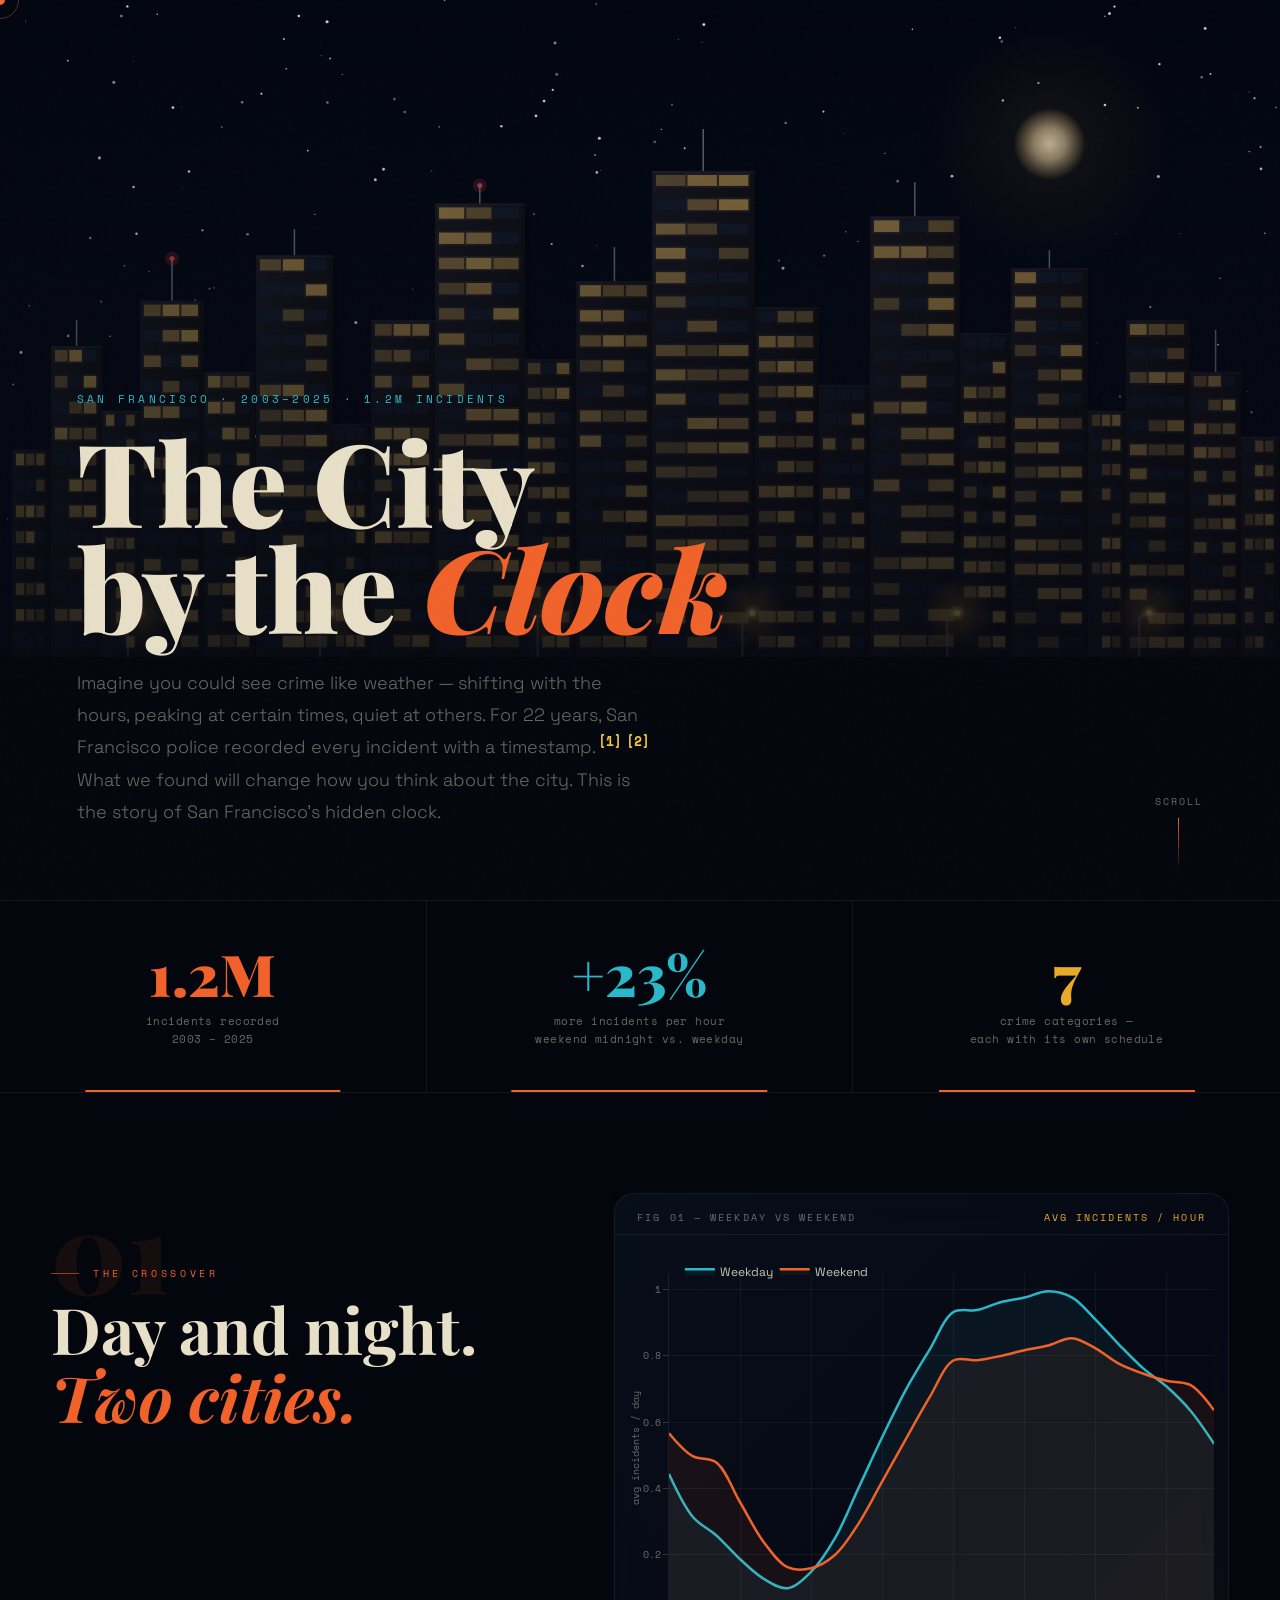
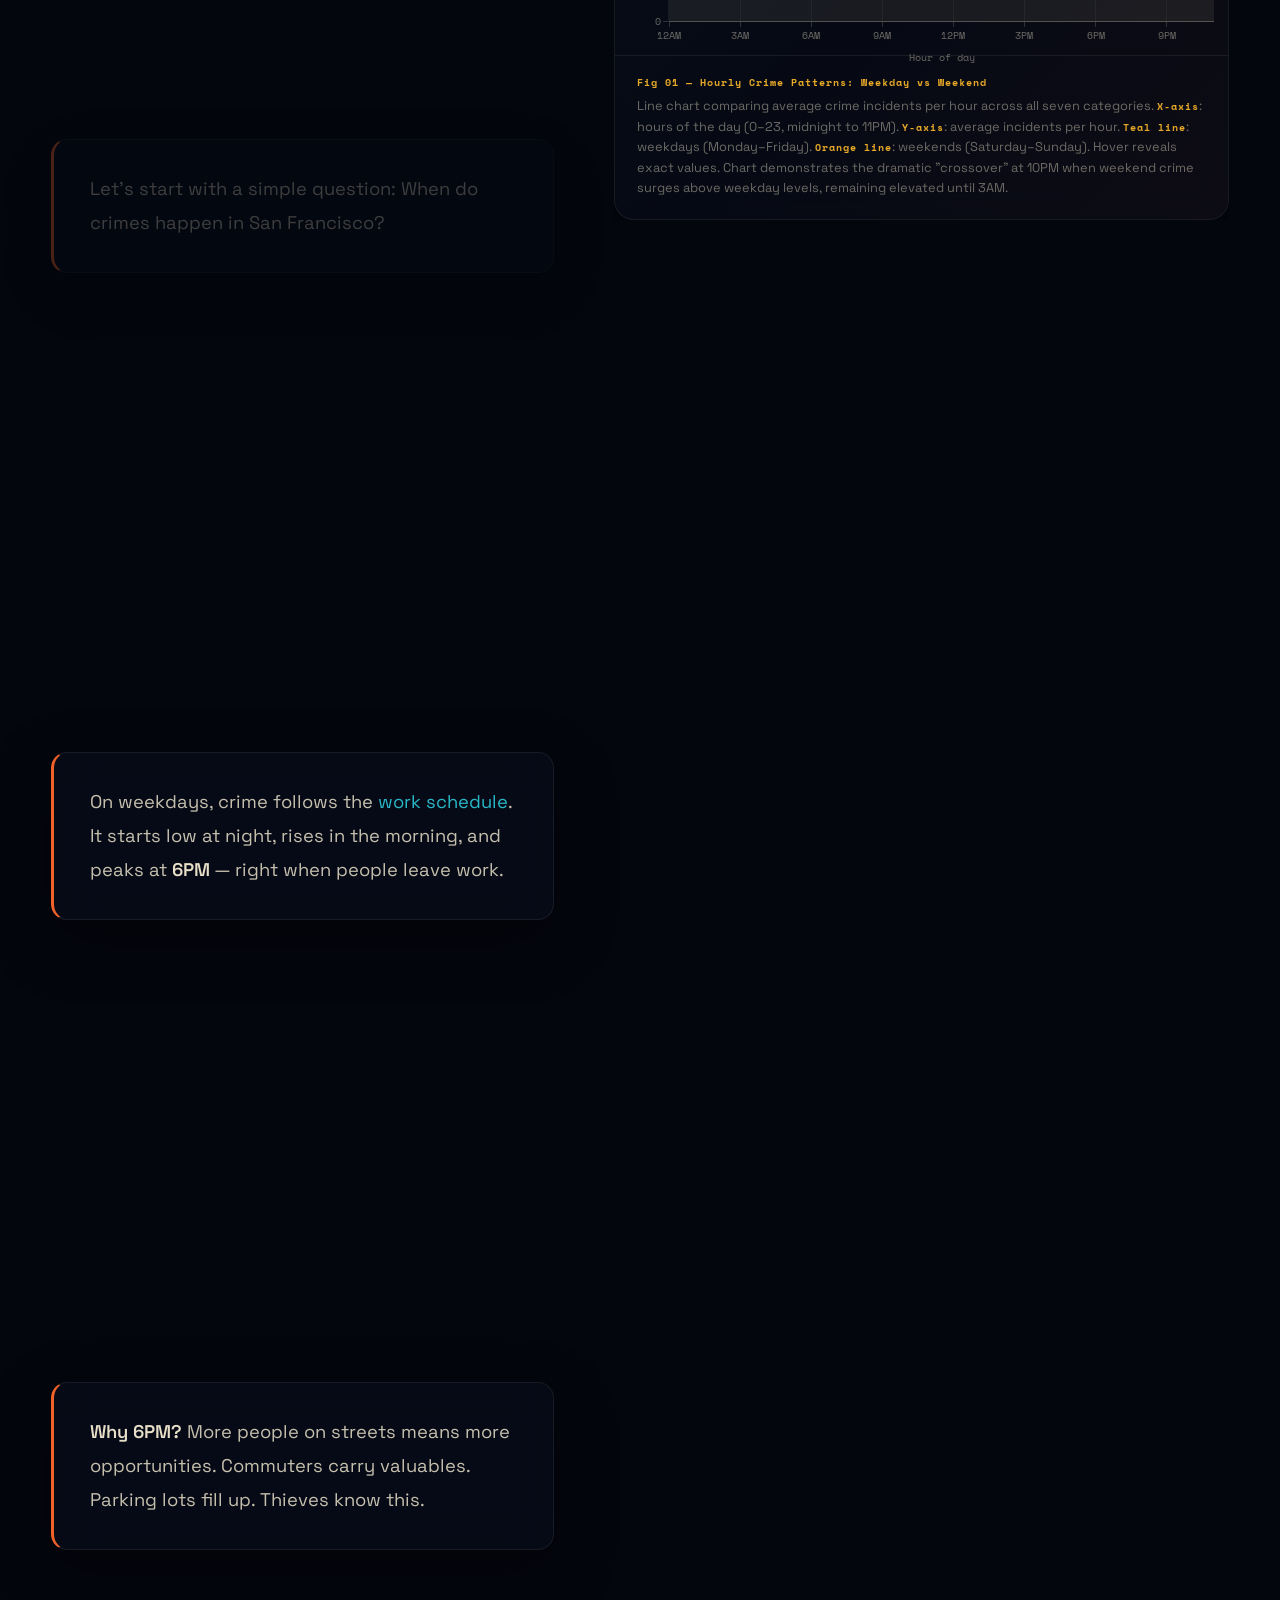
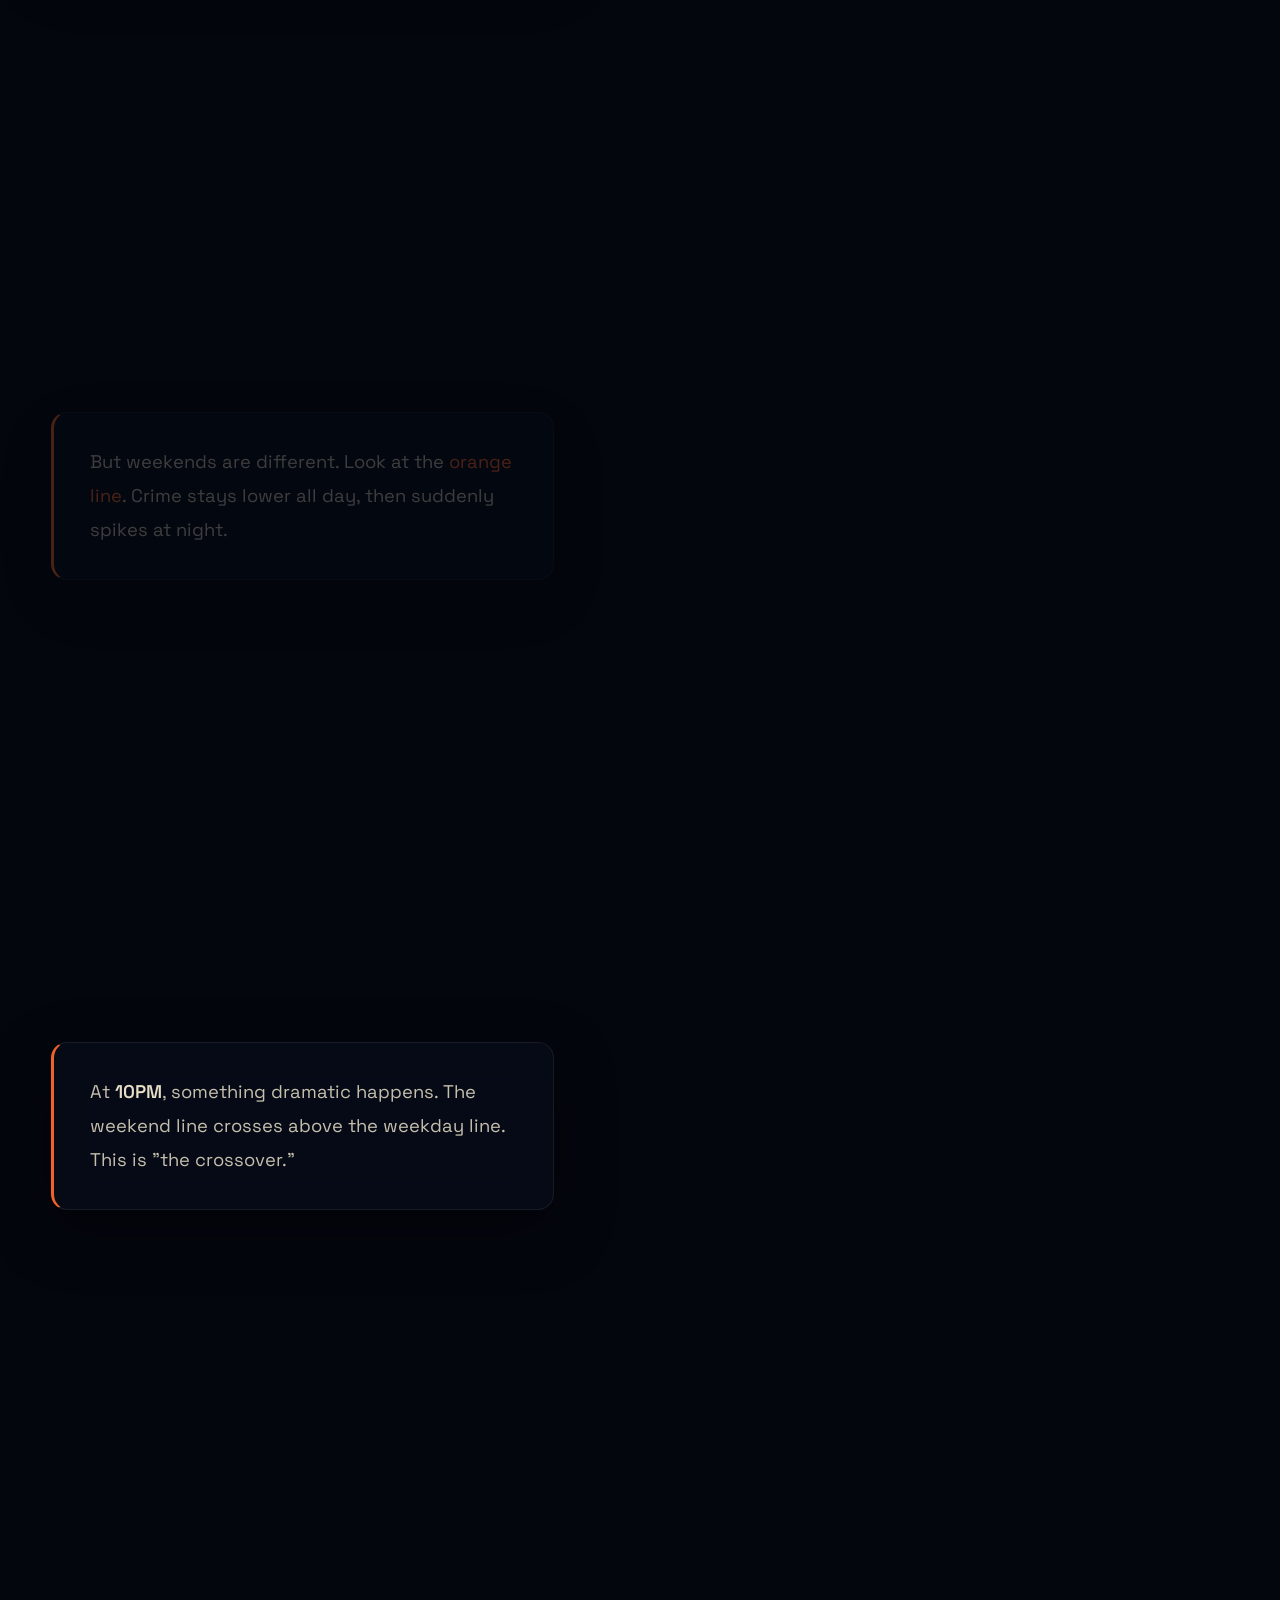
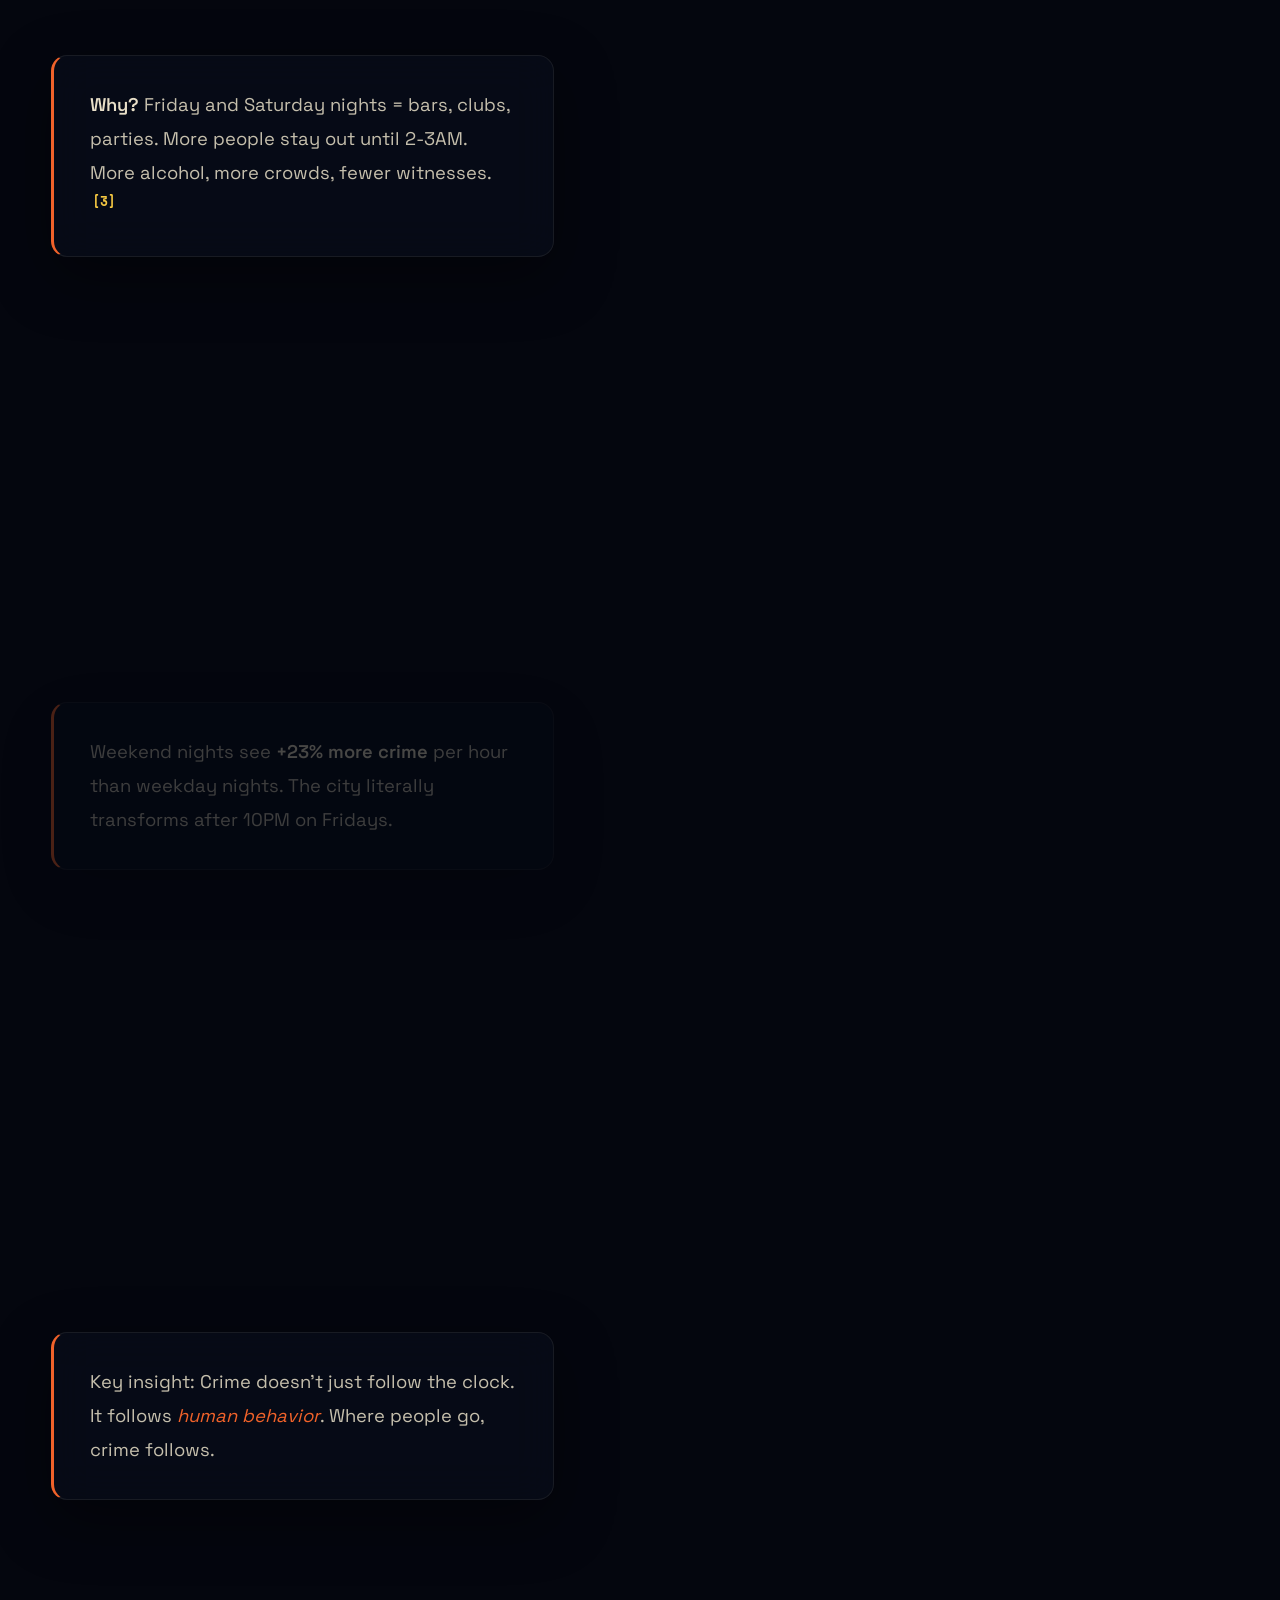
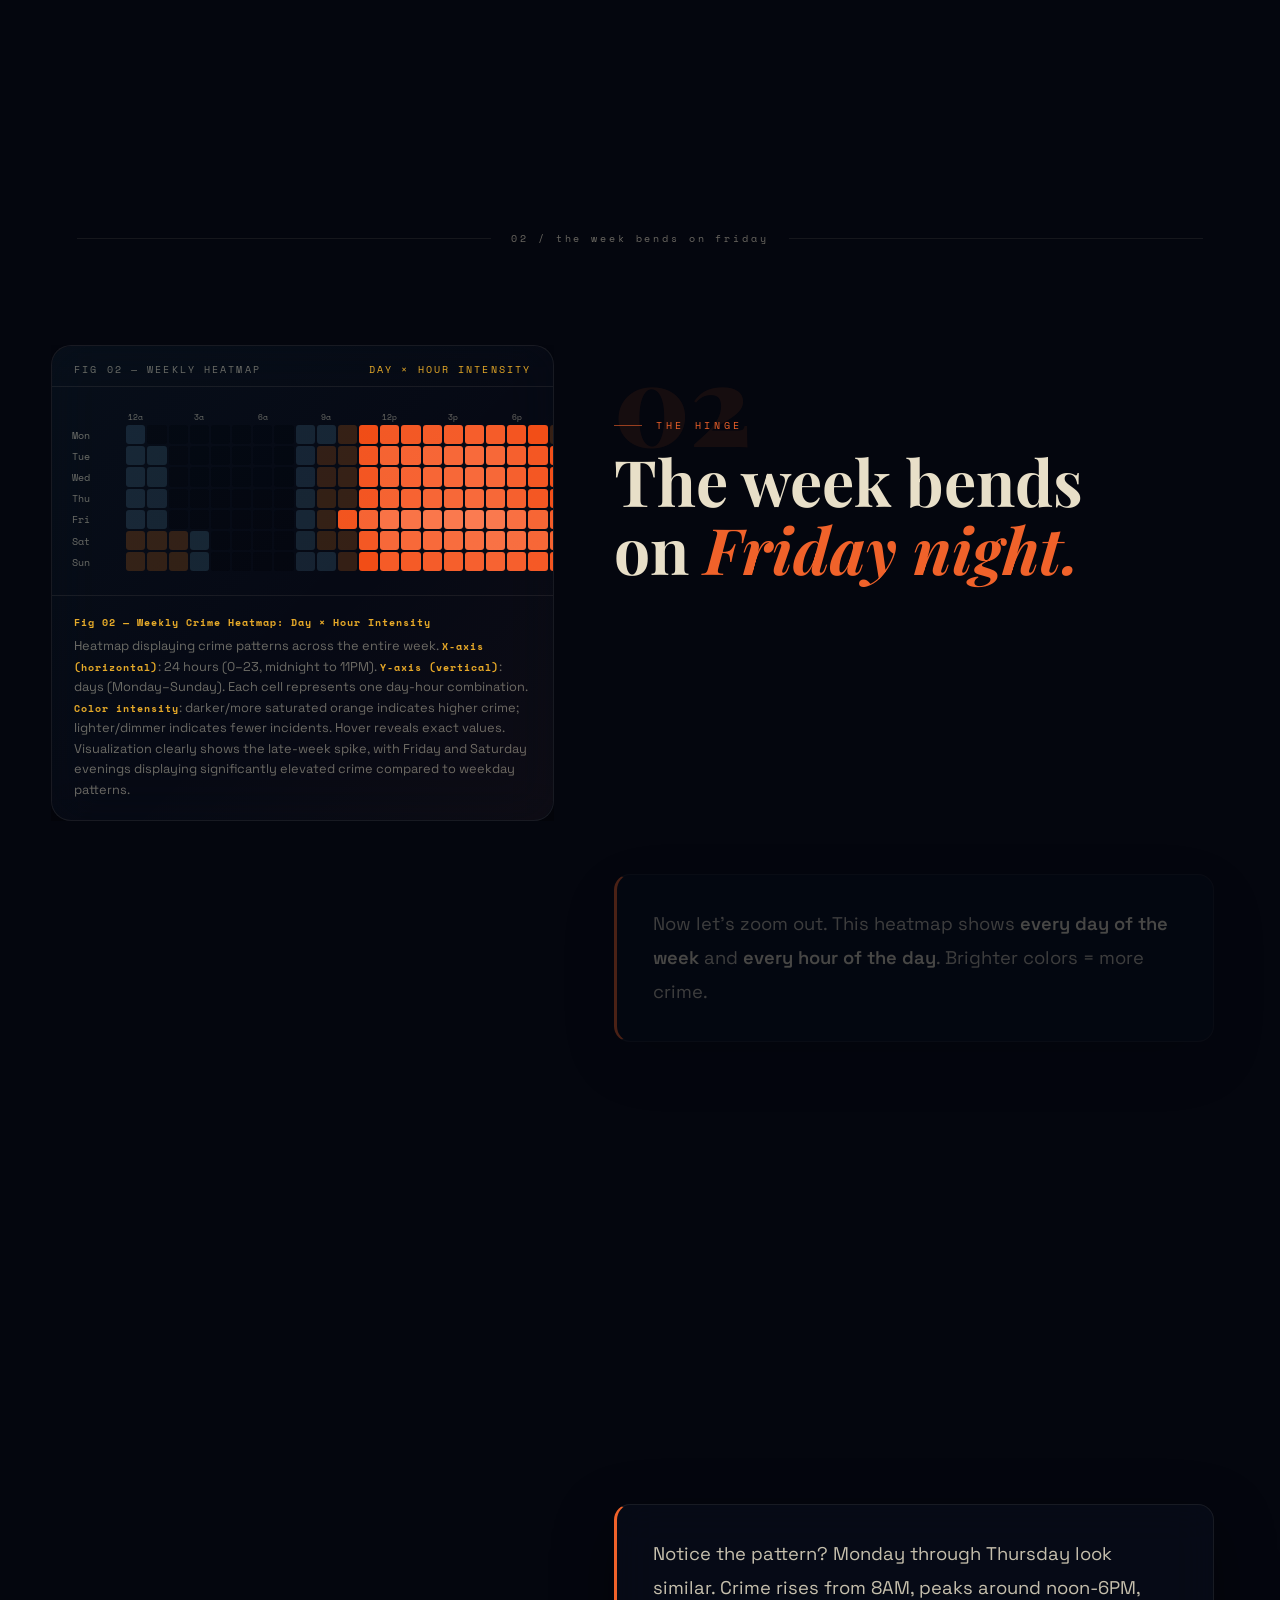
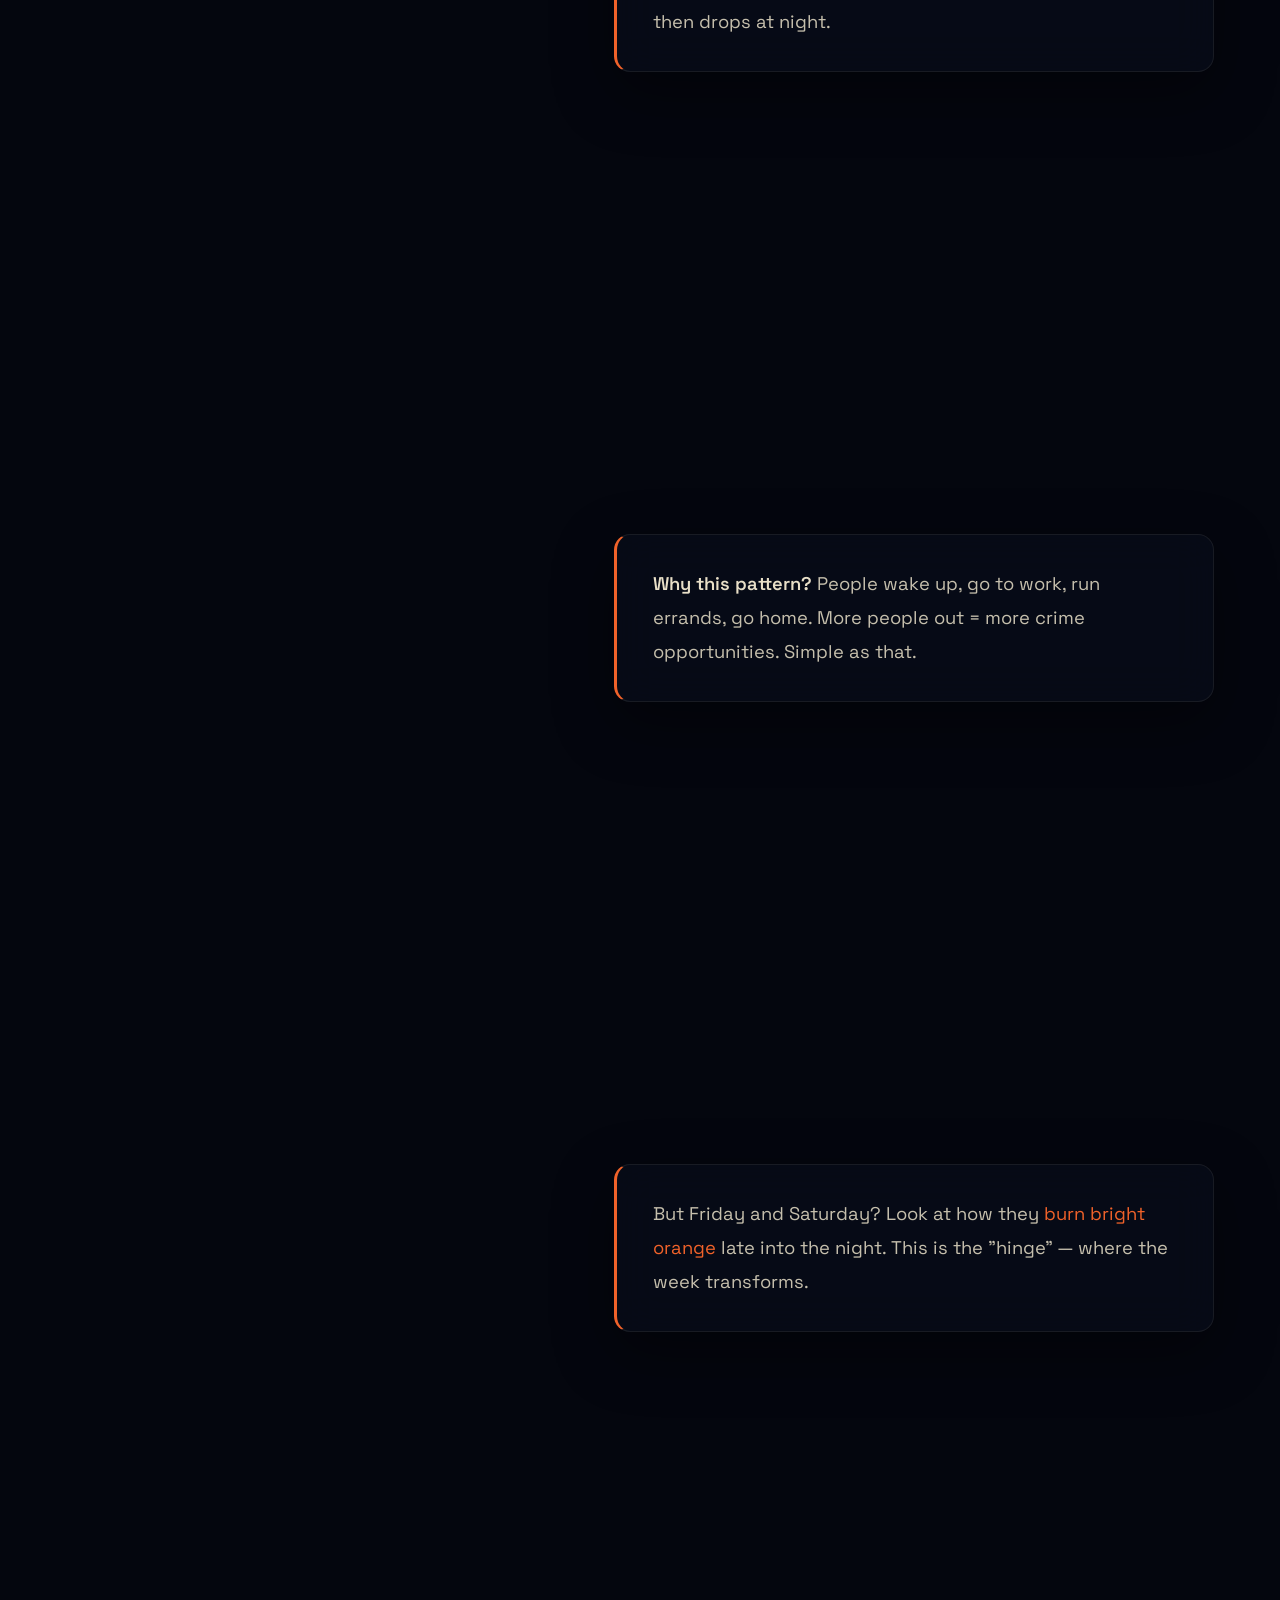
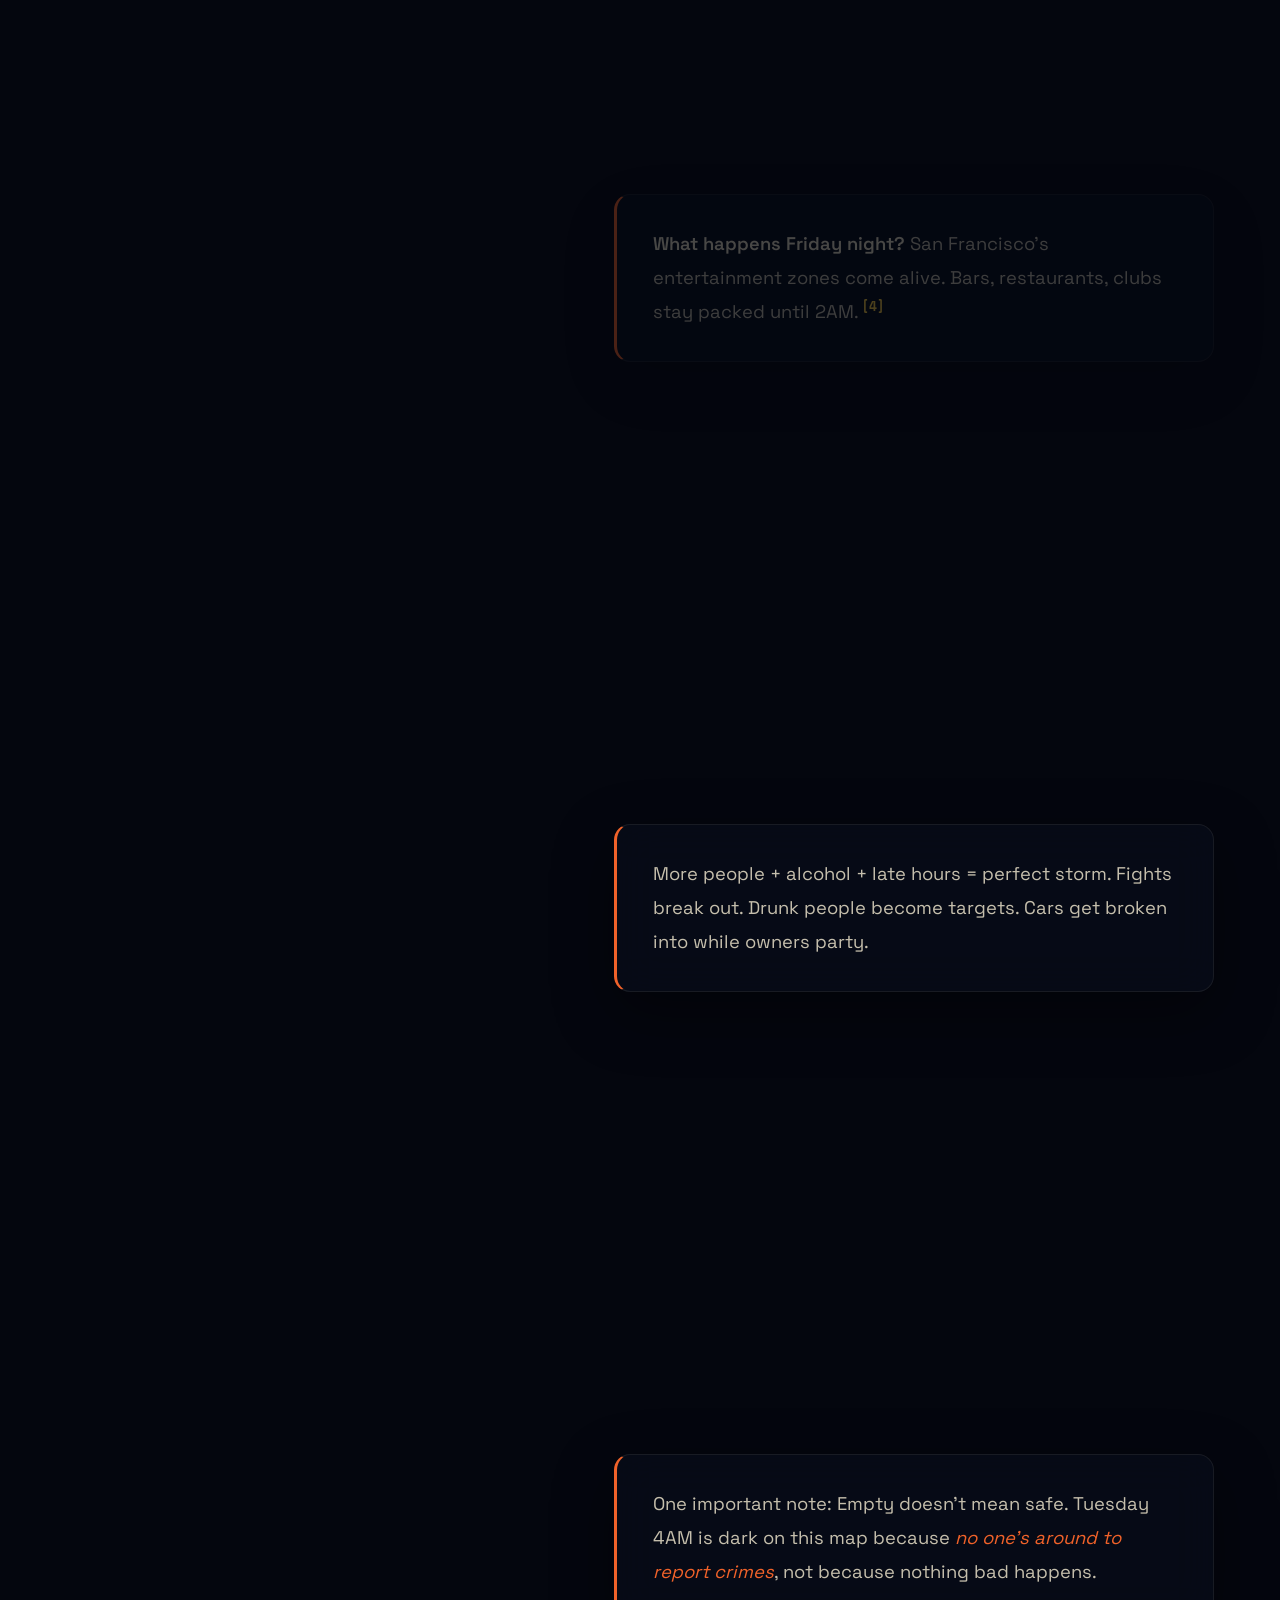
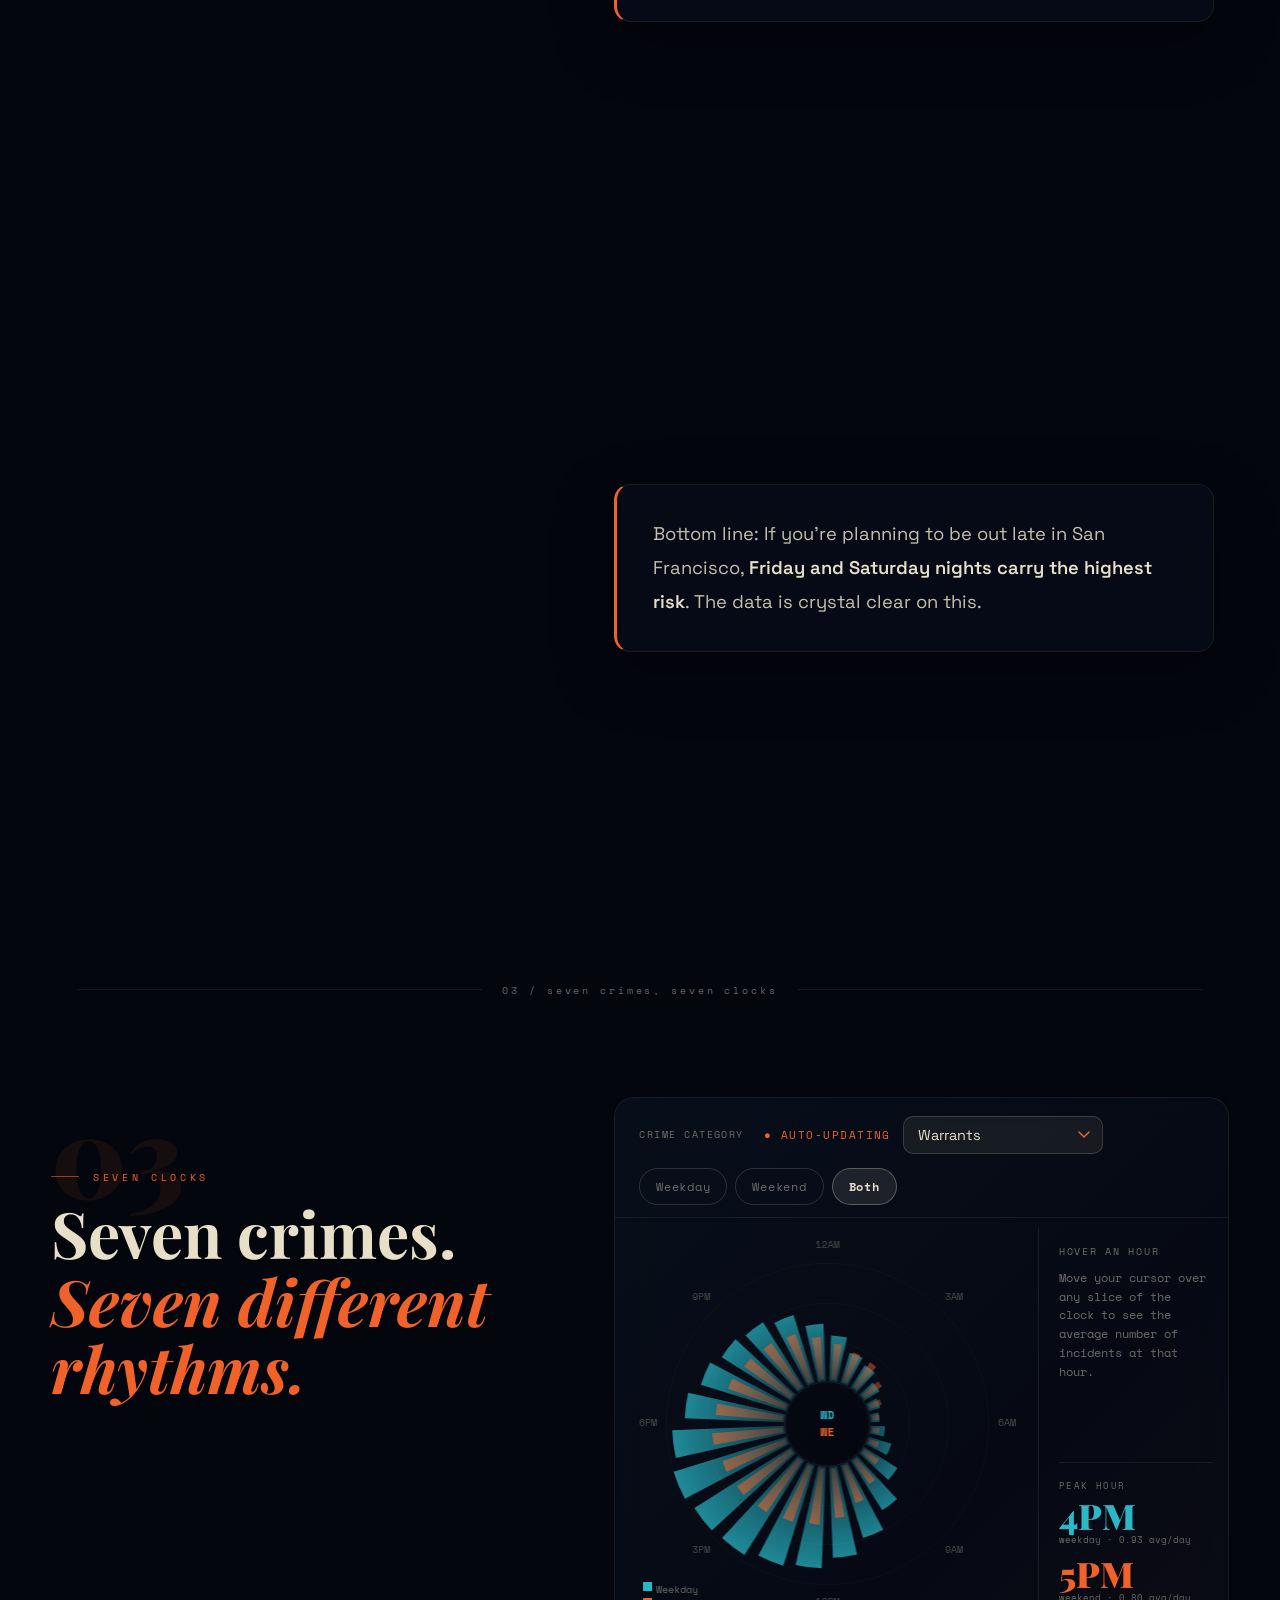
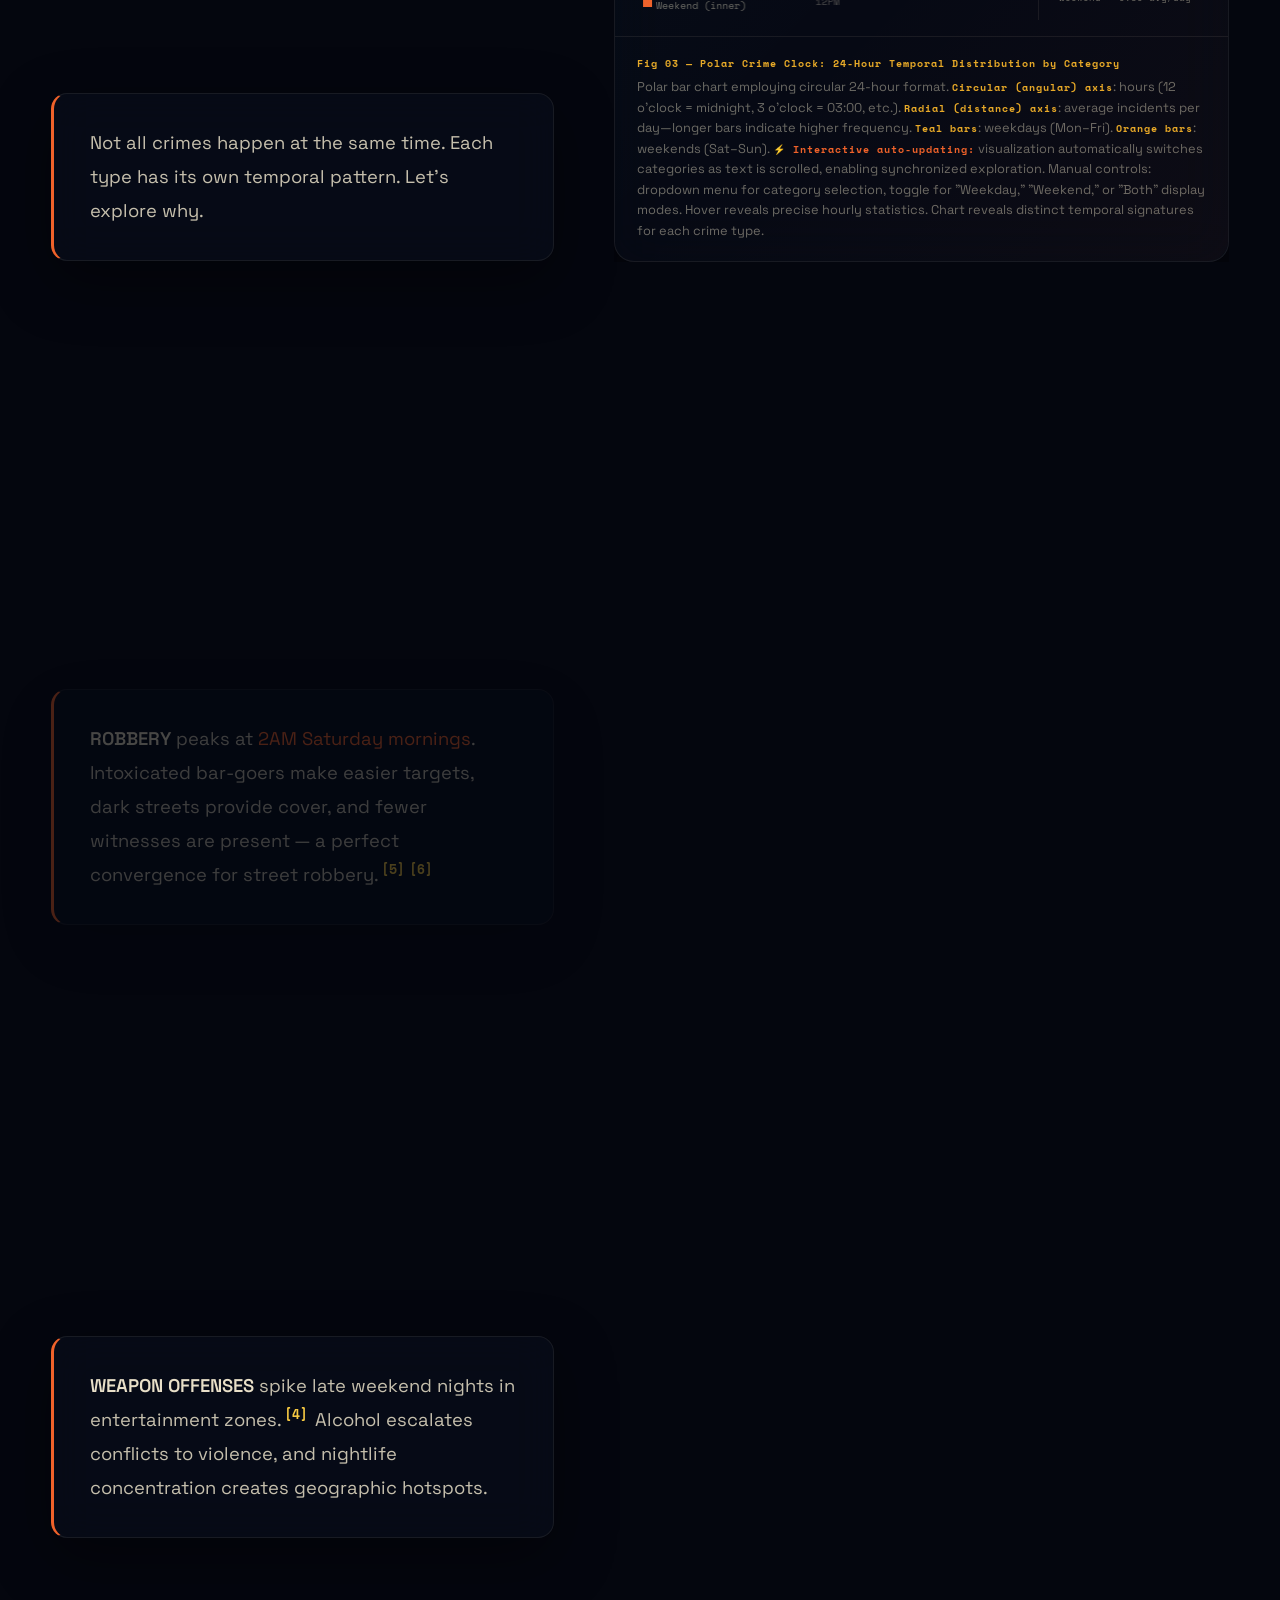
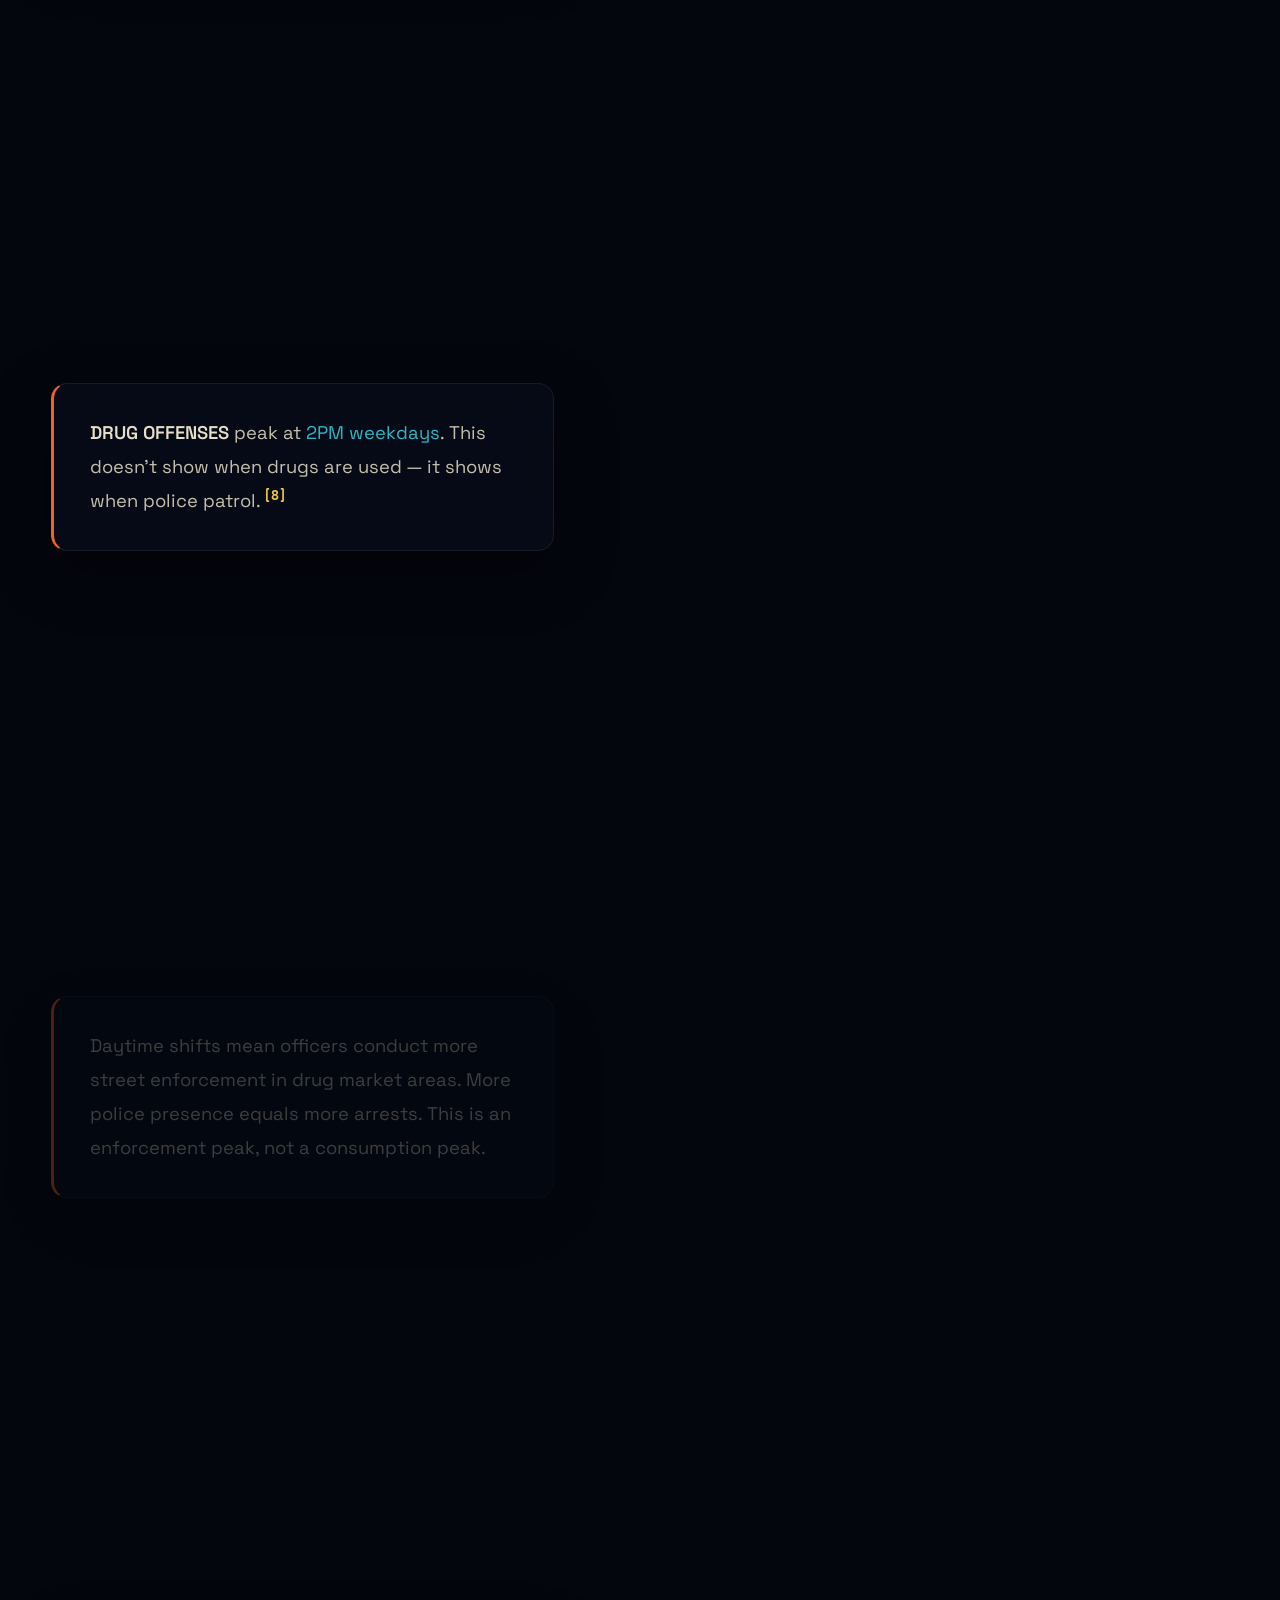
==== commit 98b683b3: "some minor changes in the wording" ====
--- a/index.html
+++ b/index.html
@@ -767,8 +767,8 @@
         <div class="viz-label">Fig 01 — Weekday vs Weekend <span>avg incidents / hour</span></div>
         <div id="line-chart" style="height:420px; padding:10px;"></div>
         <div class="viz-caption-block">
-          <strong>How to read this chart</strong>
-          <p>This line chart compares the average number of crime incidents per hour across all seven crime categories. The <strong>x-axis</strong> represents each hour of the day (0–23, where 0 is midnight and 23 is 11PM). The <strong>y-axis</strong> shows the average number of incidents occurring at that hour. <span class="teal"><strong>Teal line = weekdays</strong></span> (Monday–Friday), <span style="color:var(--orange)"><strong>orange line = weekends</strong></span> (Saturday–Sunday). When you <strong>hover over any point</strong>, you'll see the exact average number of incidents per day at that specific hour. <em>A higher number means more incidents happen at that time (peak/hotspot), while a lower number means fewer incidents (quieter period).</em> This chart reveals how crime patterns dramatically shift between weekdays and weekends, especially the critical "crossover" moment after 10PM when weekend crime surges above weekday levels.</p>
+          <strong>Fig 01 — Hourly Crime Patterns: Weekday vs Weekend</strong>
+          <p>Line chart comparing average crime incidents per hour across all seven categories. <strong>X-axis</strong>: hours of the day (0–23, midnight to 11PM). <strong>Y-axis</strong>: average incidents per hour. <span class="teal"><strong>Teal line</strong></span>: weekdays (Monday–Friday). <span style="color:var(--orange)"><strong>Orange line</strong></span>: weekends (Saturday–Sunday). Hover reveals exact values. Chart demonstrates the dramatic "crossover" at 10PM when weekend crime surges above weekday levels, remaining elevated until 3AM.</p>
         </div>
       </div>
     </div>
@@ -789,8 +789,8 @@
           <div class="heatmap-grid" id="heatmap-grid"></div>
         </div>
         <div class="viz-caption-block">
-          <strong>How to read this heatmap</strong>
-          <p>This heatmap displays the entire week's crime pattern in one view. The <strong>x-axis (horizontal)</strong> shows all 24 hours of the day (0–23, where 0 is midnight and 23 is 11PM). The <strong>y-axis (vertical)</strong> shows days of the week (Monday through Sunday). Each cell represents one specific day-hour combination. <span style="color:var(--orange)"><strong>Color intensity (darker orange) = more crime</strong></span> — brighter, more saturated orange cells indicate higher average incidents, while darker/dimmer cells indicate fewer incidents. When you <strong>hover over any cell</strong>, you'll see the exact average number of incidents occurring at that specific day and hour per day throughout the dataset (2003–2025). <em>Higher numbers indicate peak crime times (hotspots), lower numbers indicate quieter, less risky periods.</em> This visualization makes the dramatic late-week spike clearly visible — notice how Friday and Saturday evenings burn bright orange compared to the rest of the week.</p>
+          <strong>Fig 02 — Weekly Crime Heatmap: Day × Hour Intensity</strong>
+          <p>Heatmap displaying crime patterns across the entire week. <strong>X-axis (horizontal)</strong>: 24 hours (0–23, midnight to 11PM). <strong>Y-axis (vertical)</strong>: days (Monday–Sunday). Each cell represents one day-hour combination. <strong>Color intensity</strong>: darker/more saturated orange indicates higher crime; lighter/dimmer indicates fewer incidents. Hover reveals exact values. Visualization clearly shows the late-week spike, with Friday and Saturday evenings displaying significantly elevated crime compared to weekday patterns.</p>
         </div>
       </div>
     </div>
@@ -980,8 +980,8 @@
           </div>
         </div>
         <div class="viz-caption-block">
-          <strong>How to read this crime clock visualization</strong>
-          <p>This polar bar chart employs a circular 24-hour clock format to display the temporal distribution of crime incidents for each category. The <strong>circular (angular) axis</strong> represents the 24-hour cycle, with each radial segment corresponding to one hour (12 o'clock position = midnight/00:00, 3 o'clock position = 03:00, and so forth). The <strong>radial (distance) axis</strong> quantifies the average number of incidents per day — bars extending further from the center indicate higher incident frequencies at that specific hour. <span class="teal"><strong>Teal bars represent weekday patterns</strong></span> (Monday–Friday), while <span style="color:var(--orange)"><strong>orange bars represent weekend patterns</strong></span> (Saturday–Sunday). <strong><span style="color:var(--orange)">⚡ Interactive auto-updating feature:</span> As you scroll through the descriptive text on the left, the visualization automatically switches to display the corresponding crime category being discussed, enabling synchronized exploration of patterns and explanations.</strong> You may also manually select different crime categories using the dropdown menu above, or toggle between "Weekday," "Weekend," or "Both" display modes to compare temporal patterns across different days of the week. <strong>Hovering over any hourly segment</strong> reveals precise statistics in the sidebar, showing the exact average number of incidents recorded at that hour. <em>Interpretation: Longer bars indicate peak crime hours (temporal hotspots), while shorter bars indicate periods of reduced criminal activity.</em> This coordinated visualization approach allows you to observe how each crime type exhibits distinct temporal signatures — watch the clock dynamically transform as you progress through analyses of robbery, drug offenses, warrant services, and other categories, revealing the underlying rhythms that govern different types of criminal and police activity.</p>
+          <strong>Fig 03 — Polar Crime Clock: 24-Hour Temporal Distribution by Category</strong>
+          <p>Polar bar chart employing circular 24-hour format. <strong>Circular (angular) axis</strong>: hours (12 o'clock = midnight, 3 o'clock = 03:00, etc.). <strong>Radial (distance) axis</strong>: average incidents per day—longer bars indicate higher frequency. <span class="teal"><strong>Teal bars</strong></span>: weekdays (Mon–Fri). <span style="color:var(--orange)"><strong>Orange bars</strong></span>: weekends (Sat–Sun). <strong><span style="color:var(--orange)">⚡ Interactive auto-updating:</span></strong> visualization automatically switches categories as text is scrolled, enabling synchronized exploration. Manual controls: dropdown menu for category selection, toggle for "Weekday," "Weekend," or "Both" display modes. Hover reveals precise hourly statistics. Chart reveals distinct temporal signatures for each crime type.</p>
         </div>
       </div>
     </div>
@@ -1362,10 +1362,17 @@
 
   function valToColor(v) {
     const t = (v-minV)/(maxV-minV);
-    if (t < 0.25) return `rgba(8,12,24,${0.4+t*1.5})`;
-    if (t < 0.5) return `hsl(200,${40+t*40}%,${15+t*15}%)`;
-    if (t < 0.75) return `hsl(${30-t*60},${70+t*20}%,${25+t*15}%)`;
-    return `hsl(10,85%,${30+t*20}%)`;
+    // Darker orange = more crime
+    // Low values: dark blue-grey (#04060e to #1a1f2e)
+    // Medium-low: dark teal (#1e2f3f)
+    // Medium: orange-brown (#3d2416)
+    // High: bright orange (#f0622a)
+    if (t < 0.2) return `rgba(4,6,14,${0.7+t*0.3})`; // Very dark background
+    if (t < 0.4) return `rgba(30,47,63,${0.6+t*0.4})`; // Dark teal
+    if (t < 0.6) return `rgba(61,36,22,${0.7+t*0.3})`; // Dark orange-brown
+    const brightness = 30 + t*35; // 30% to 65%
+    const saturation = 80 + t*15; // 80% to 95%
+    return `hsl(15,${saturation}%,${brightness}%)`; // Bright orange
   }
 
   const tooltip = document.getElementById('tooltip');
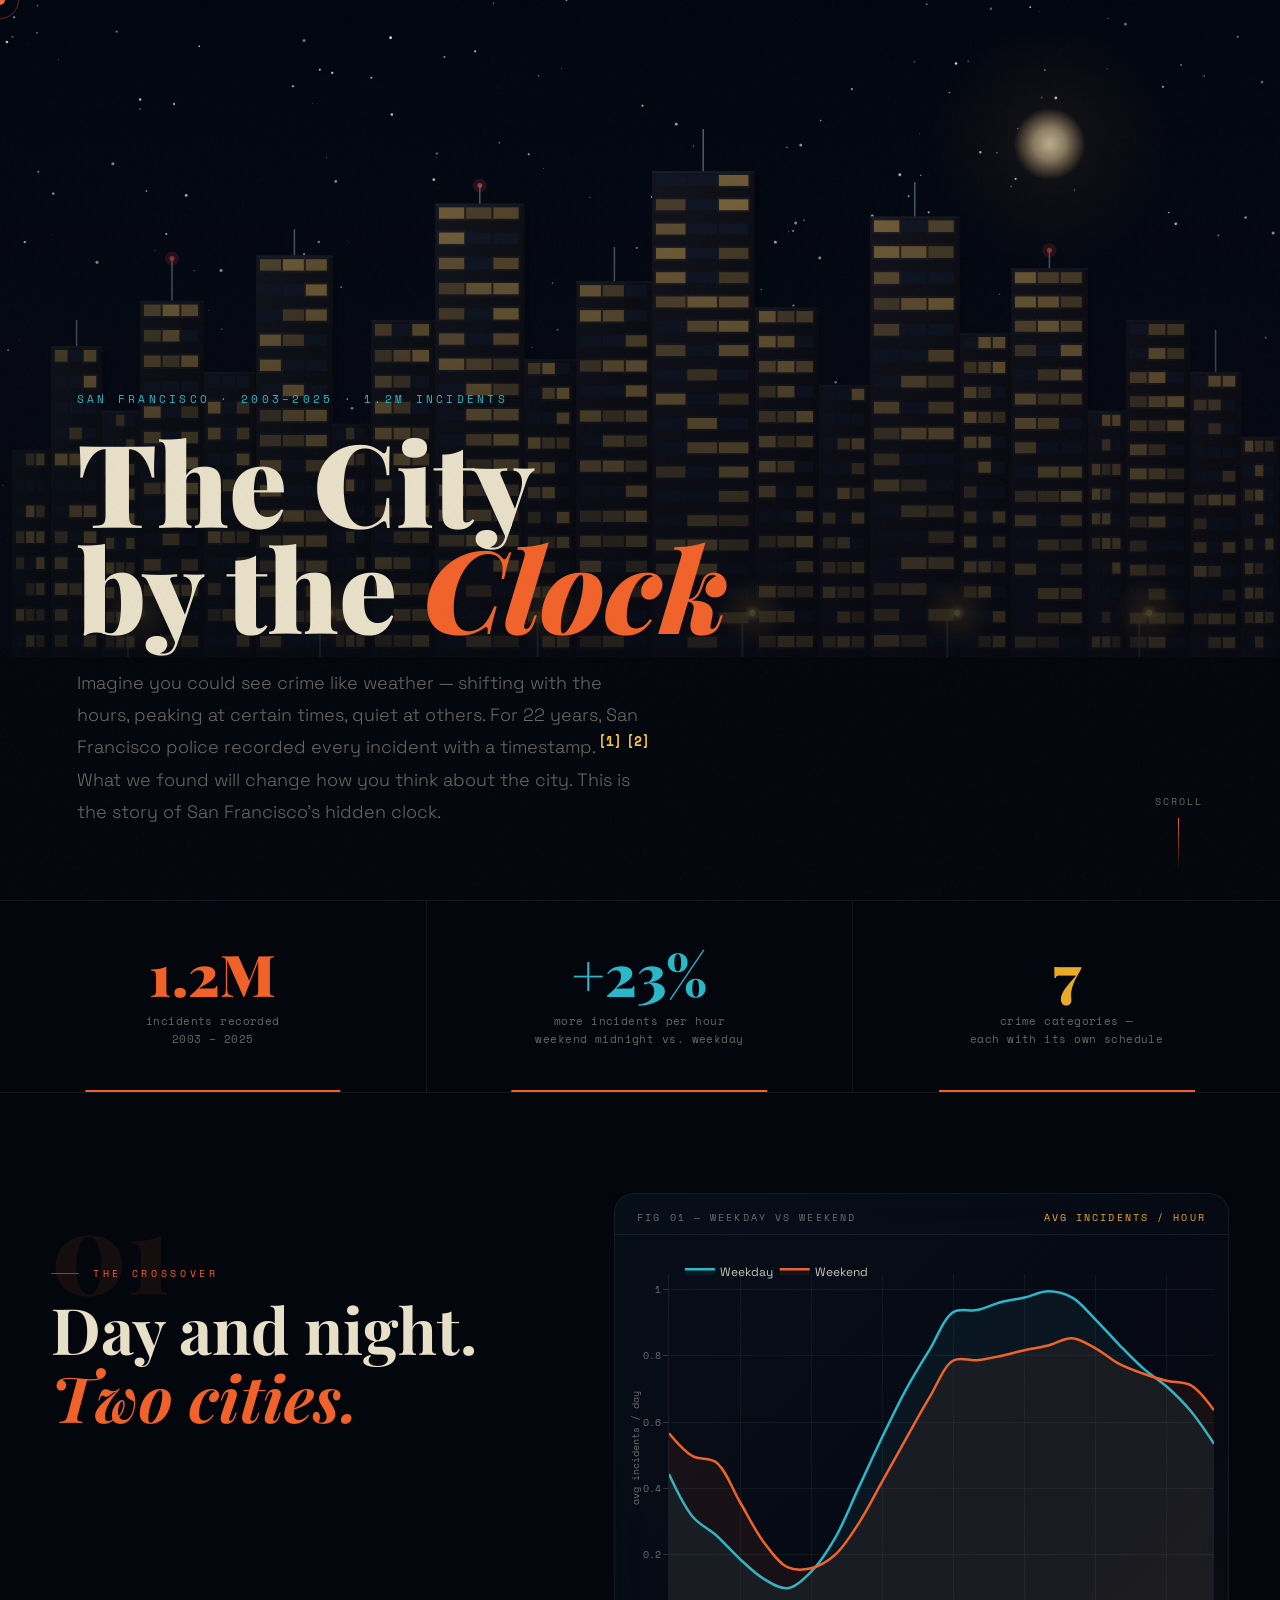
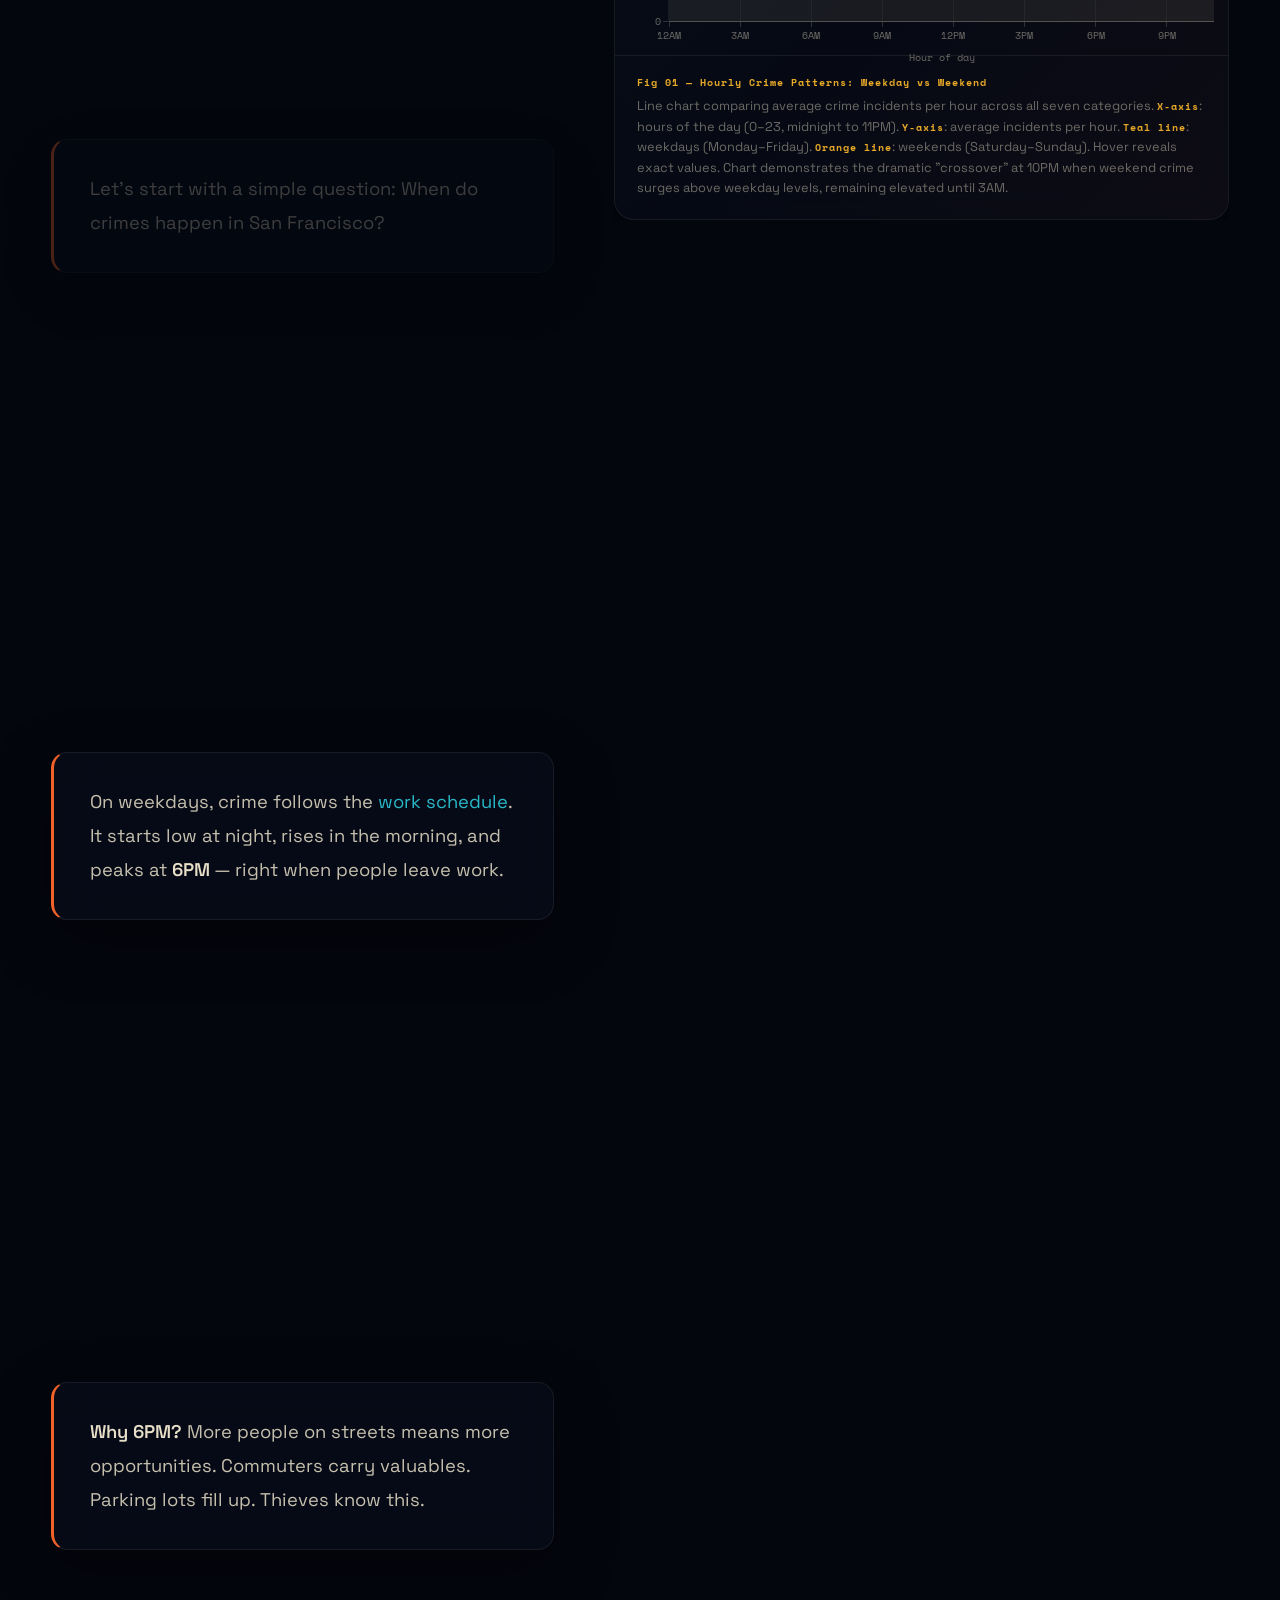
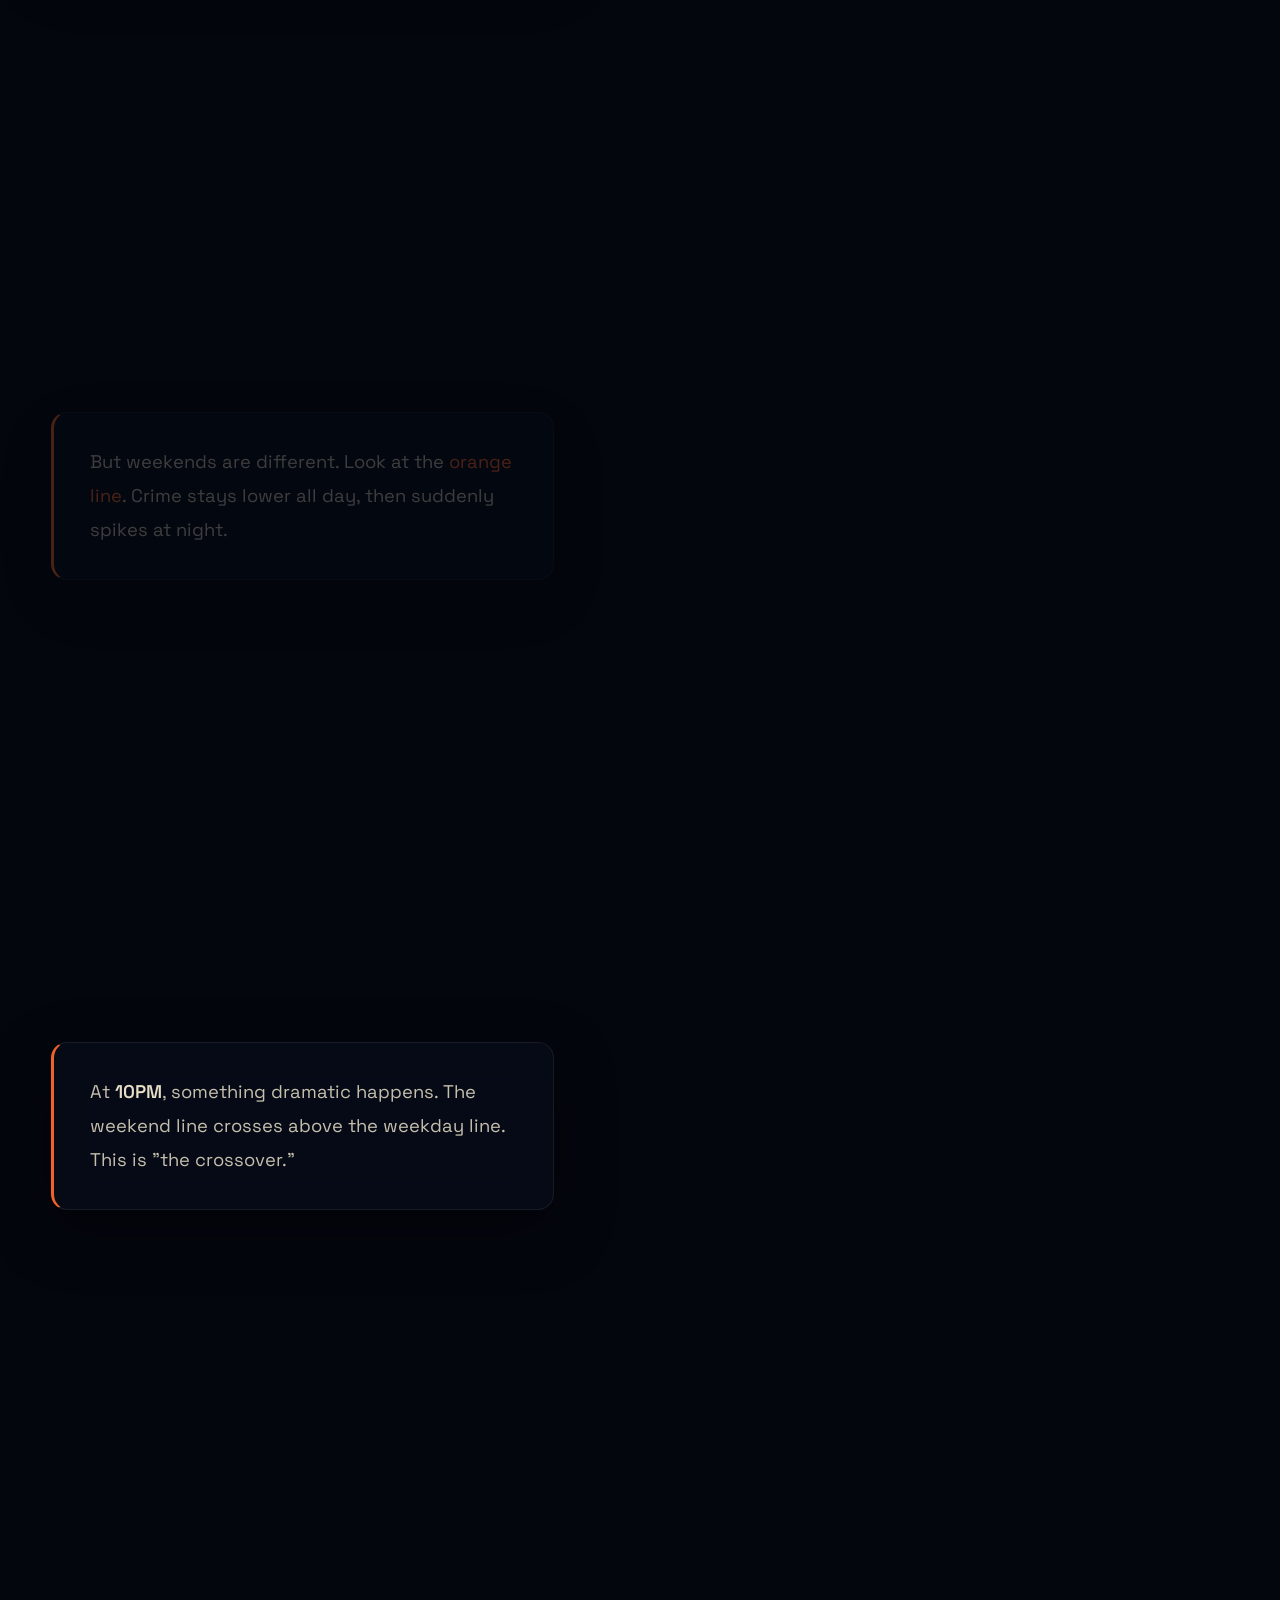
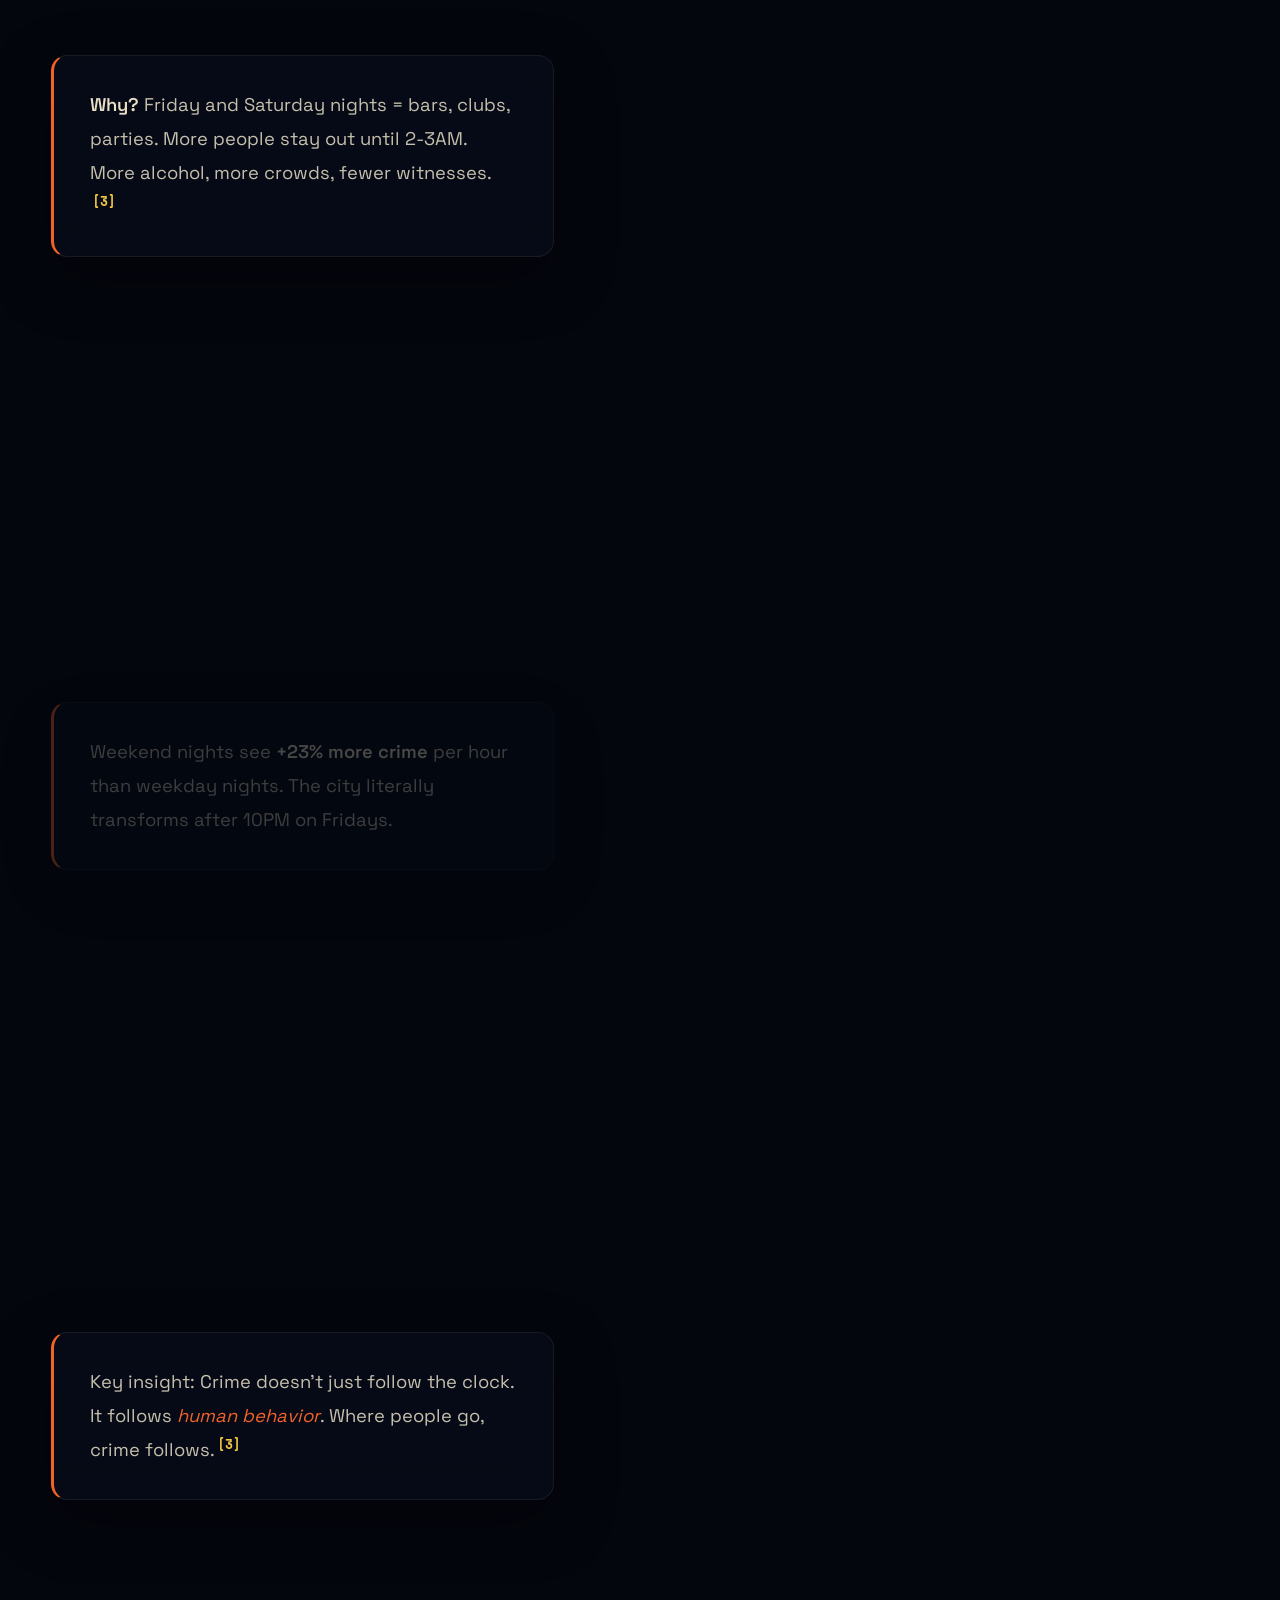
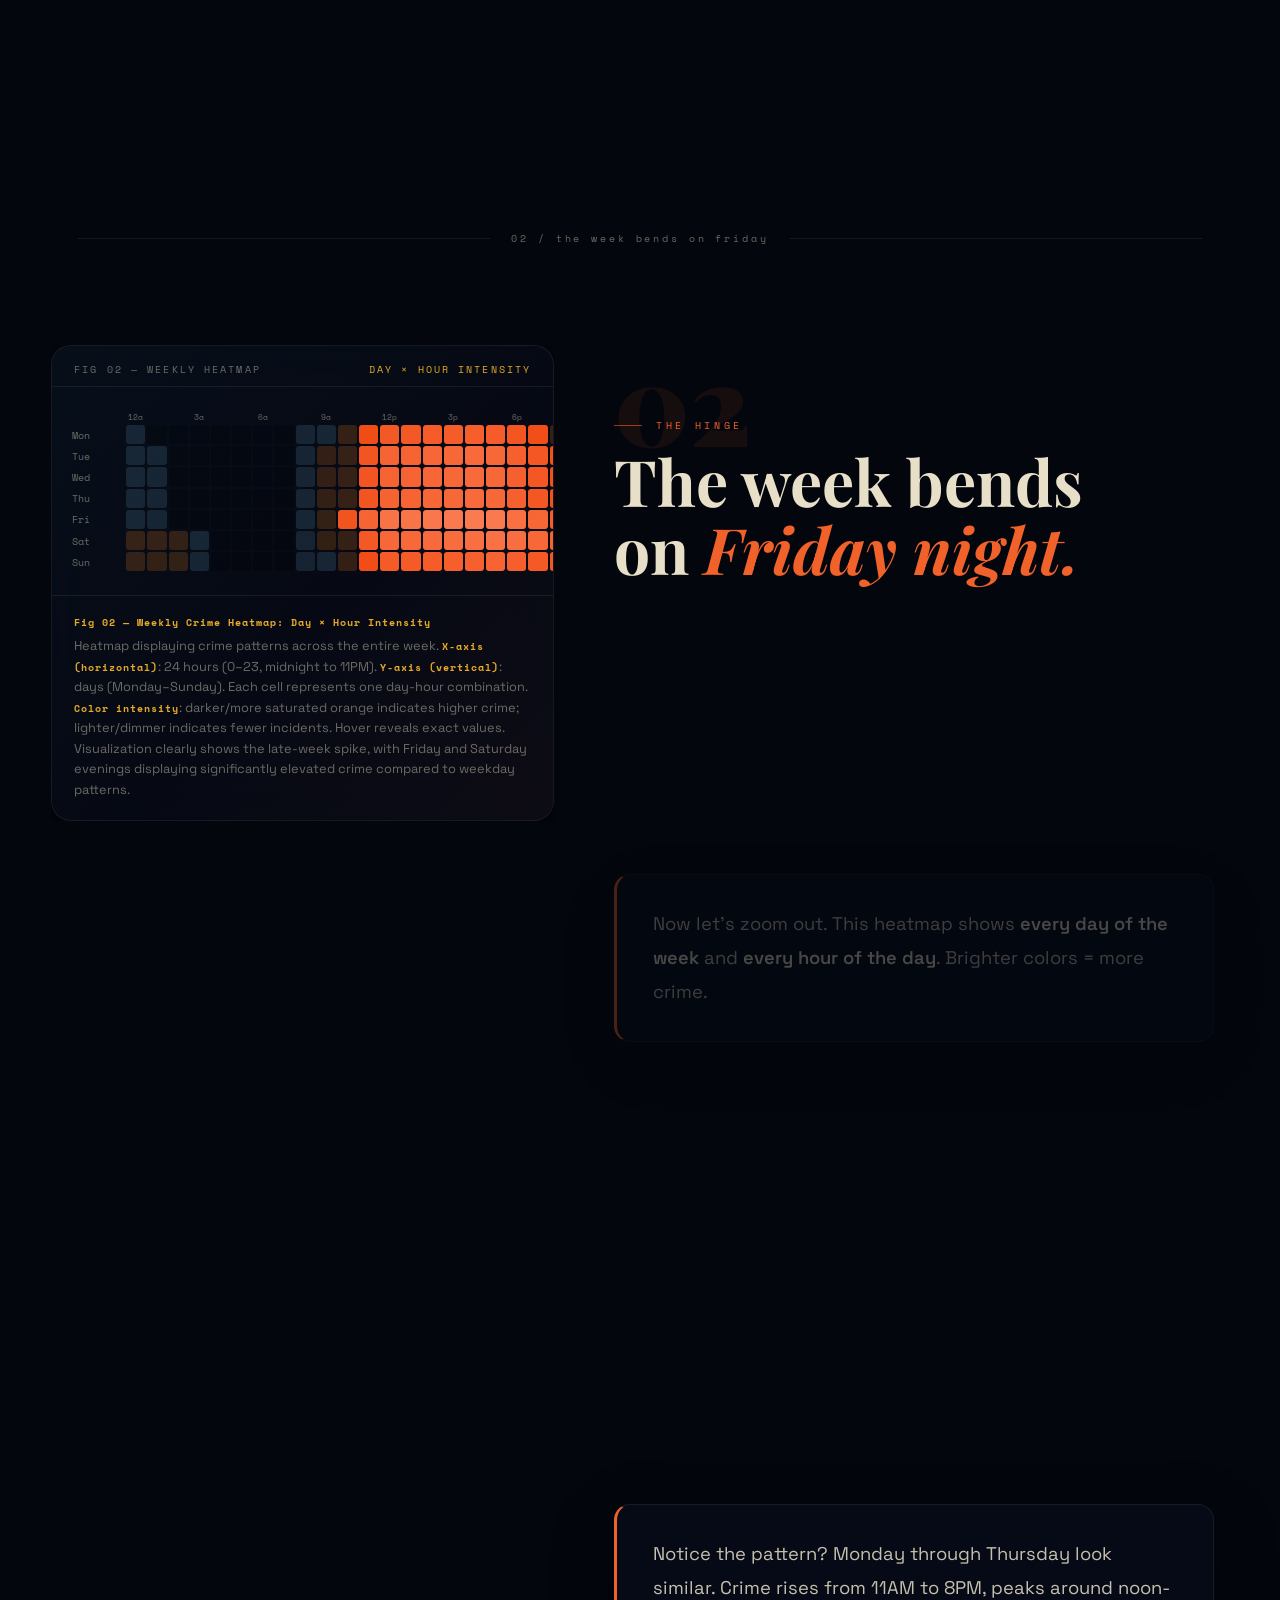
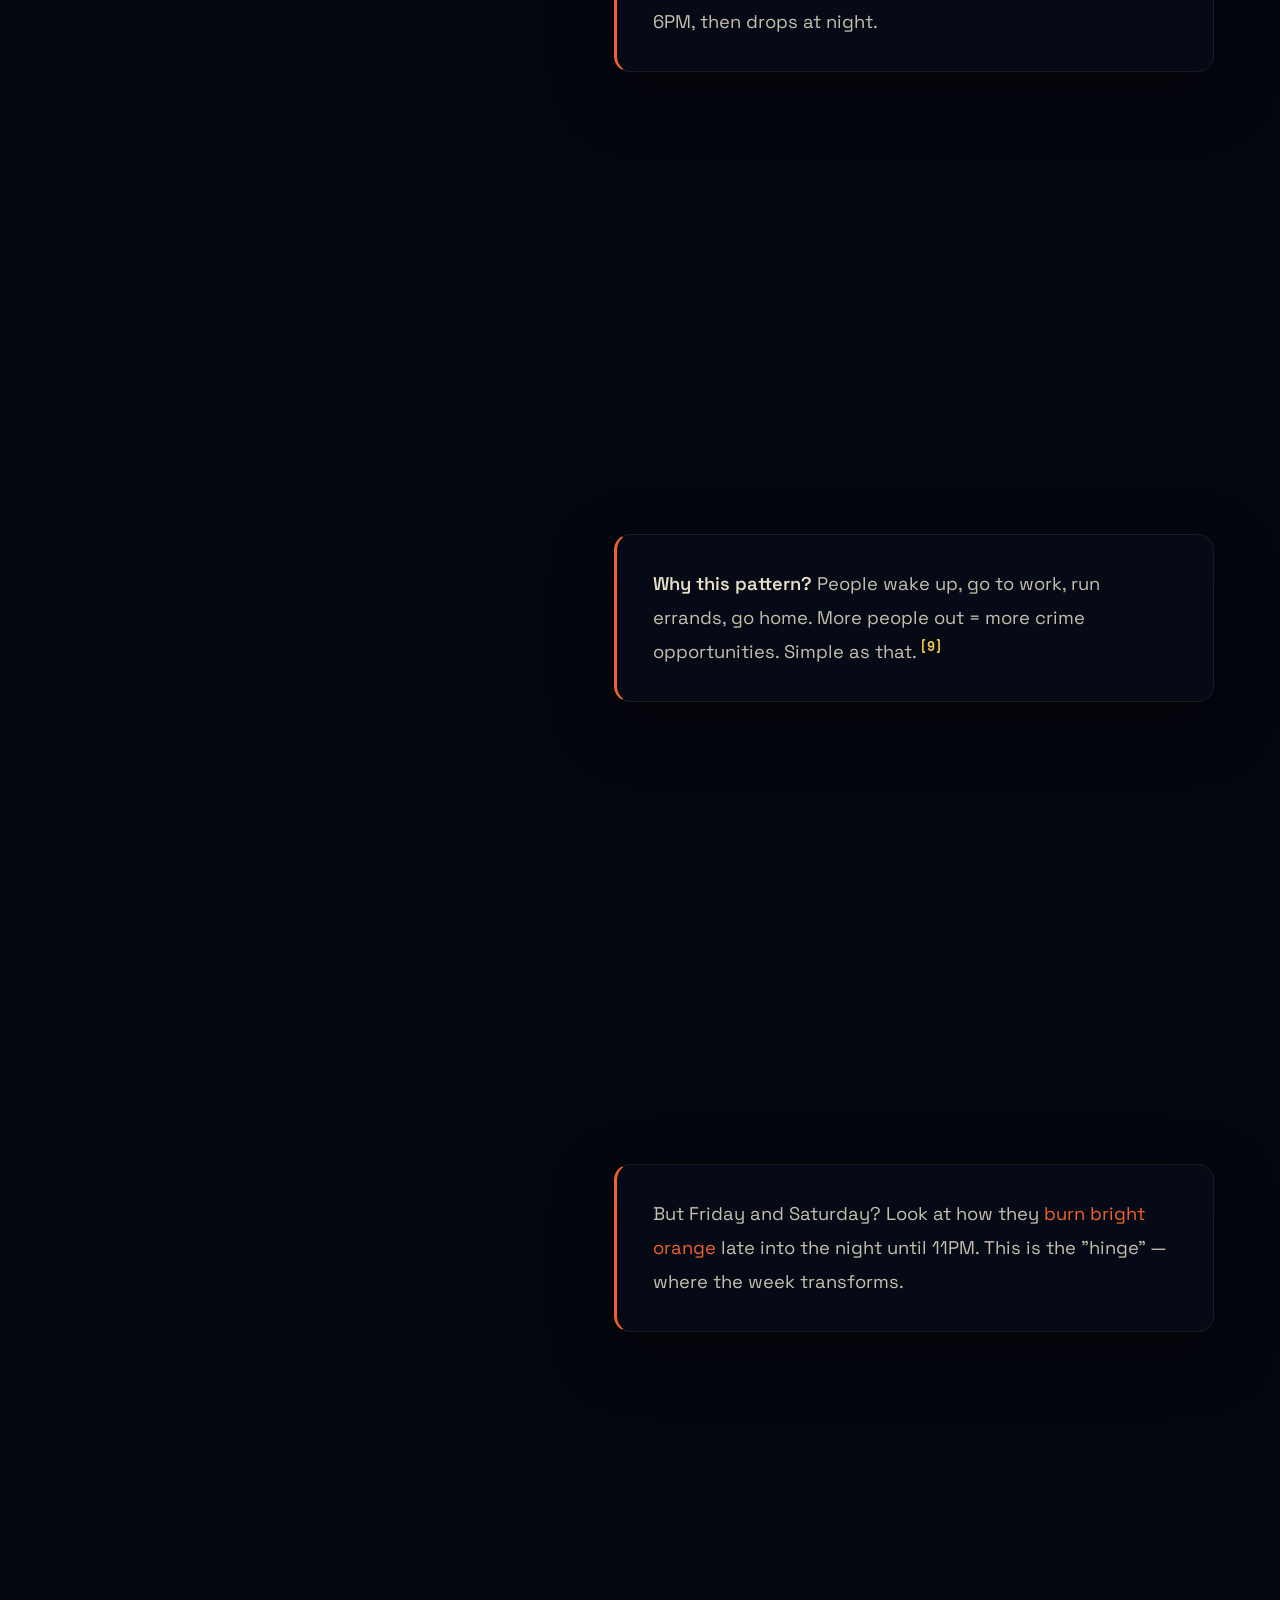
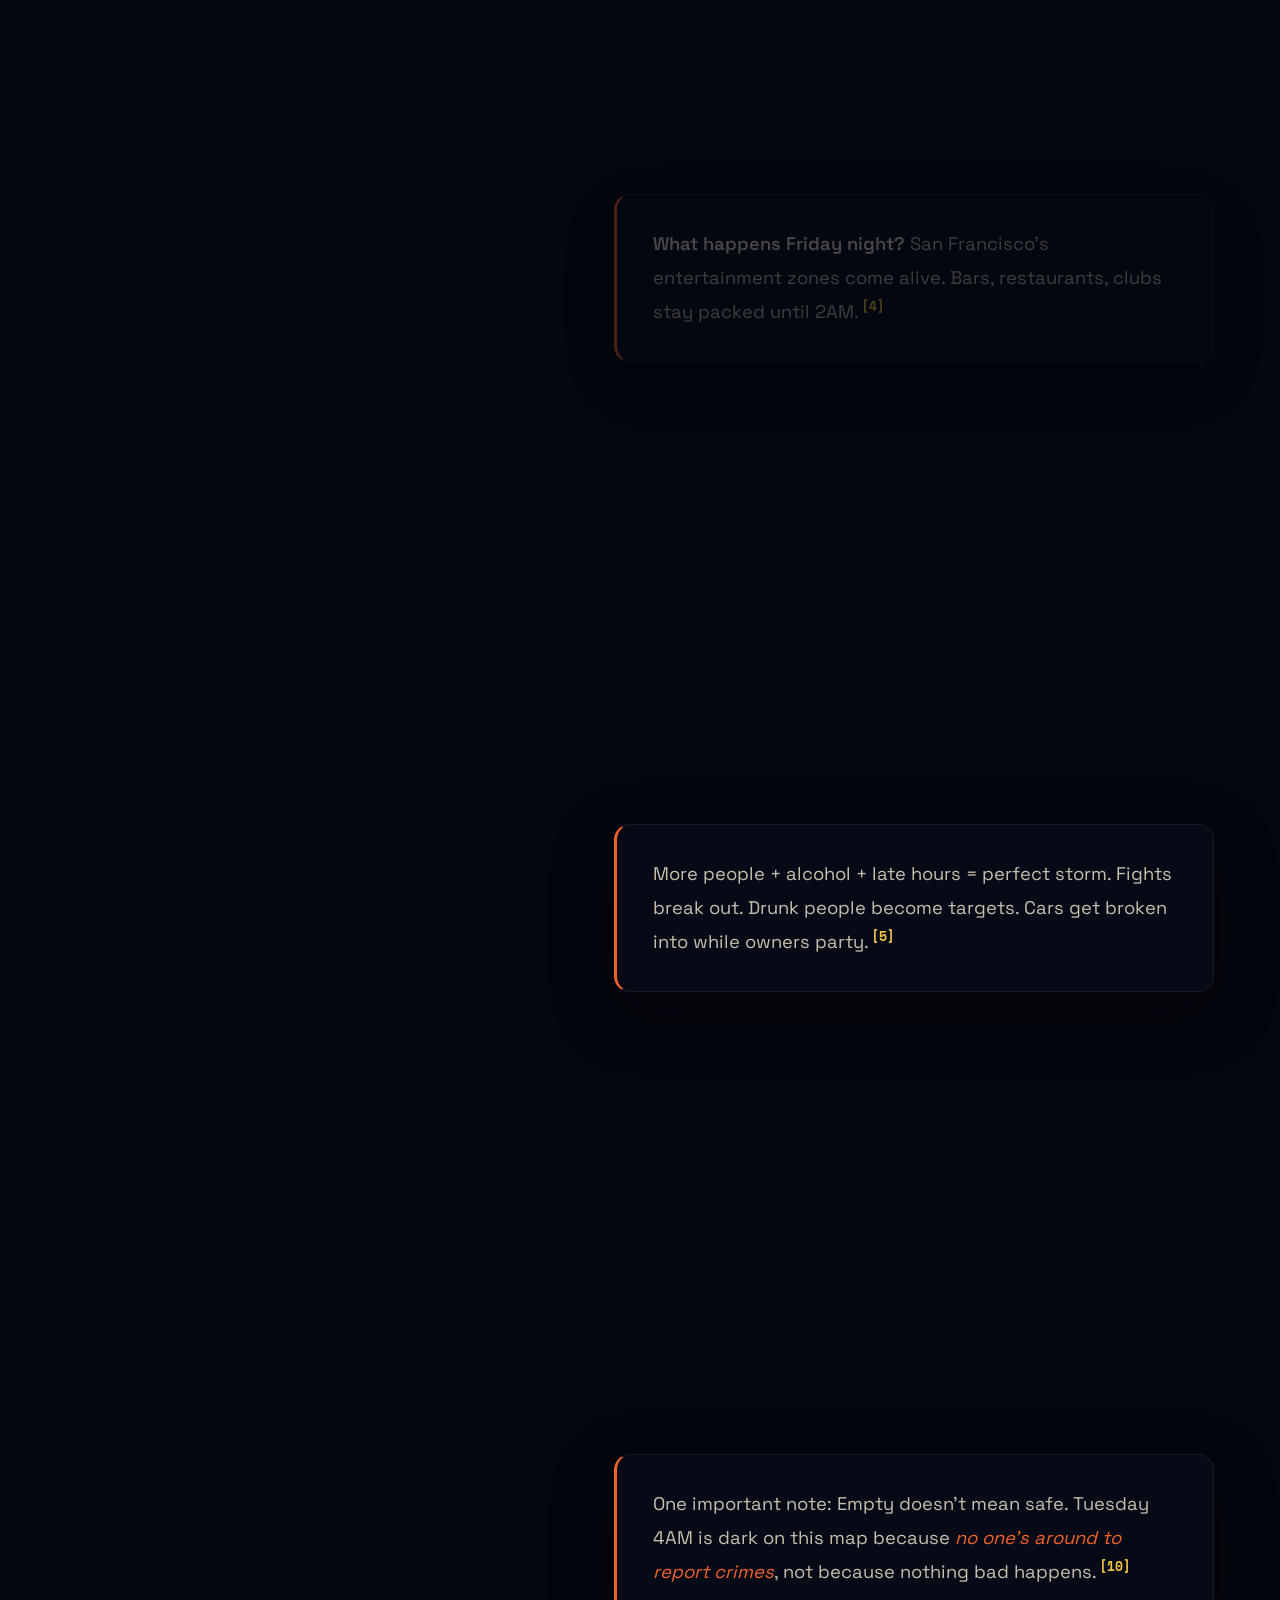
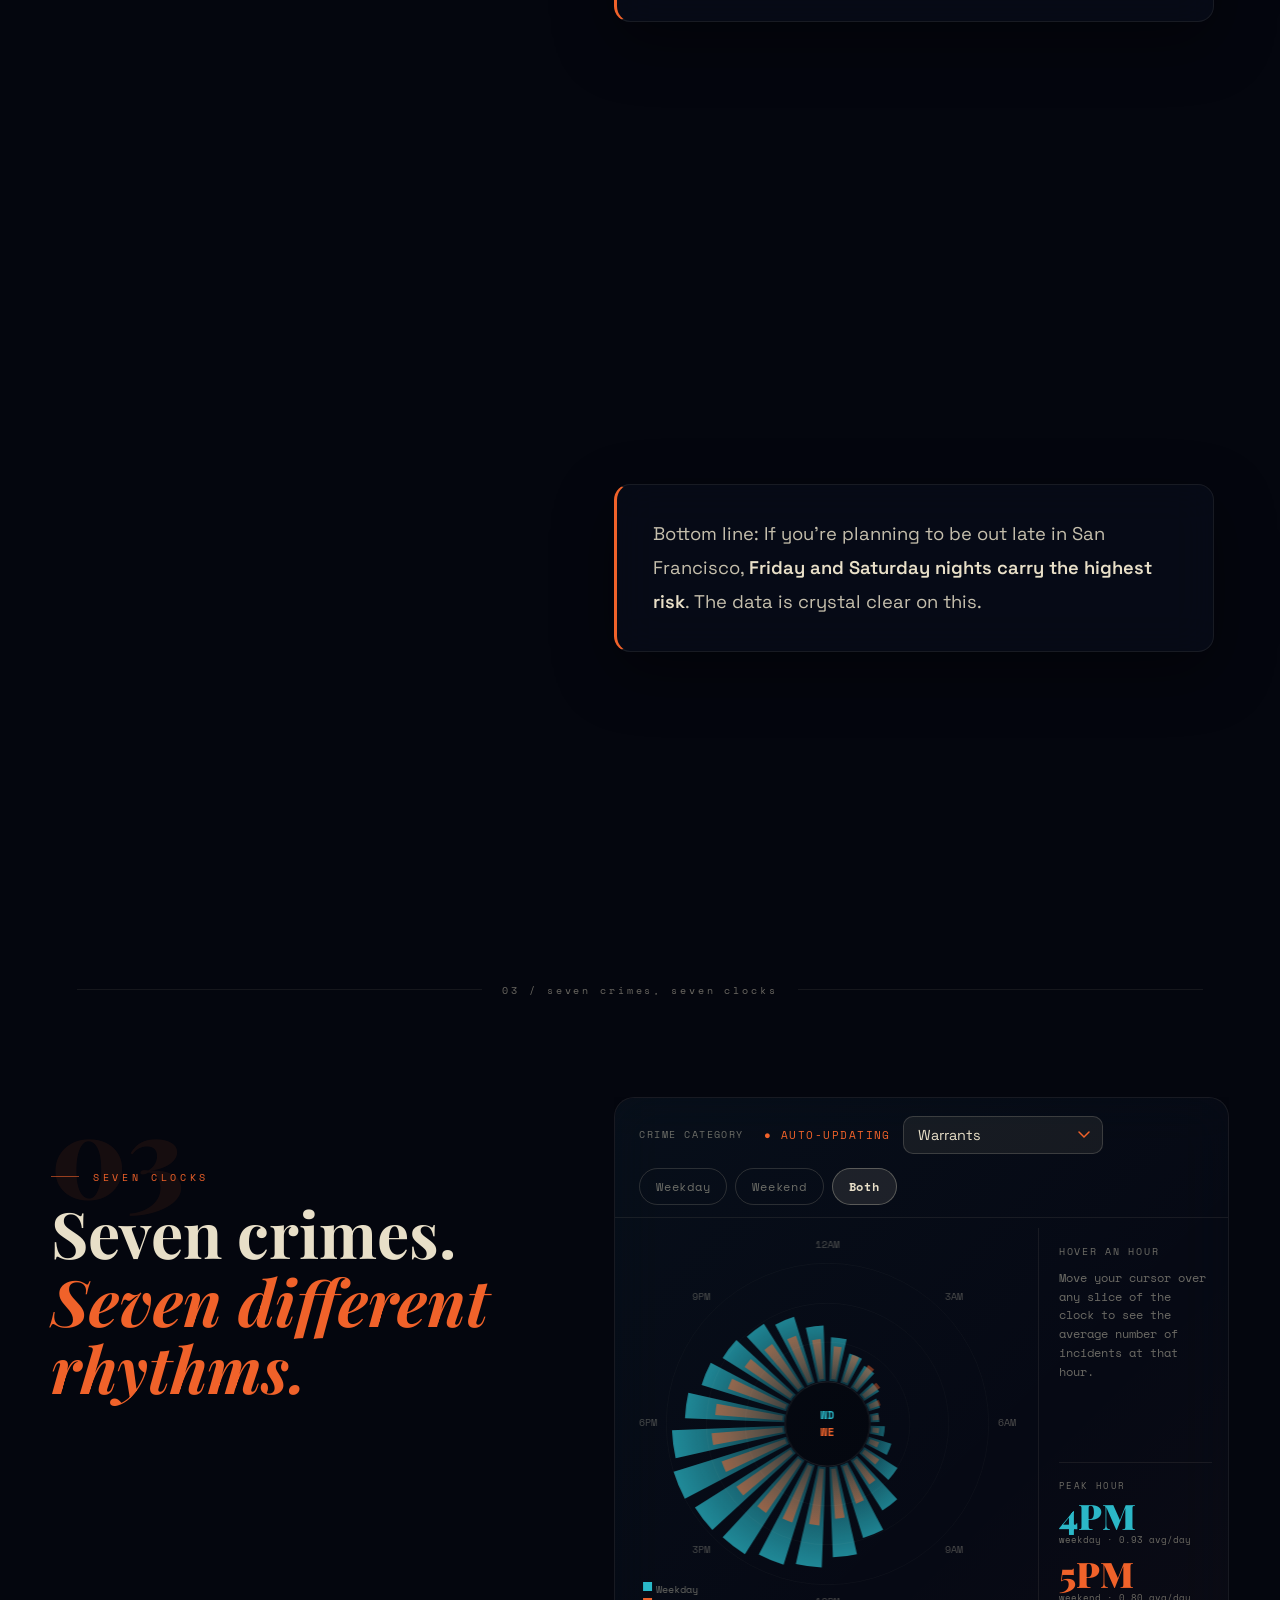
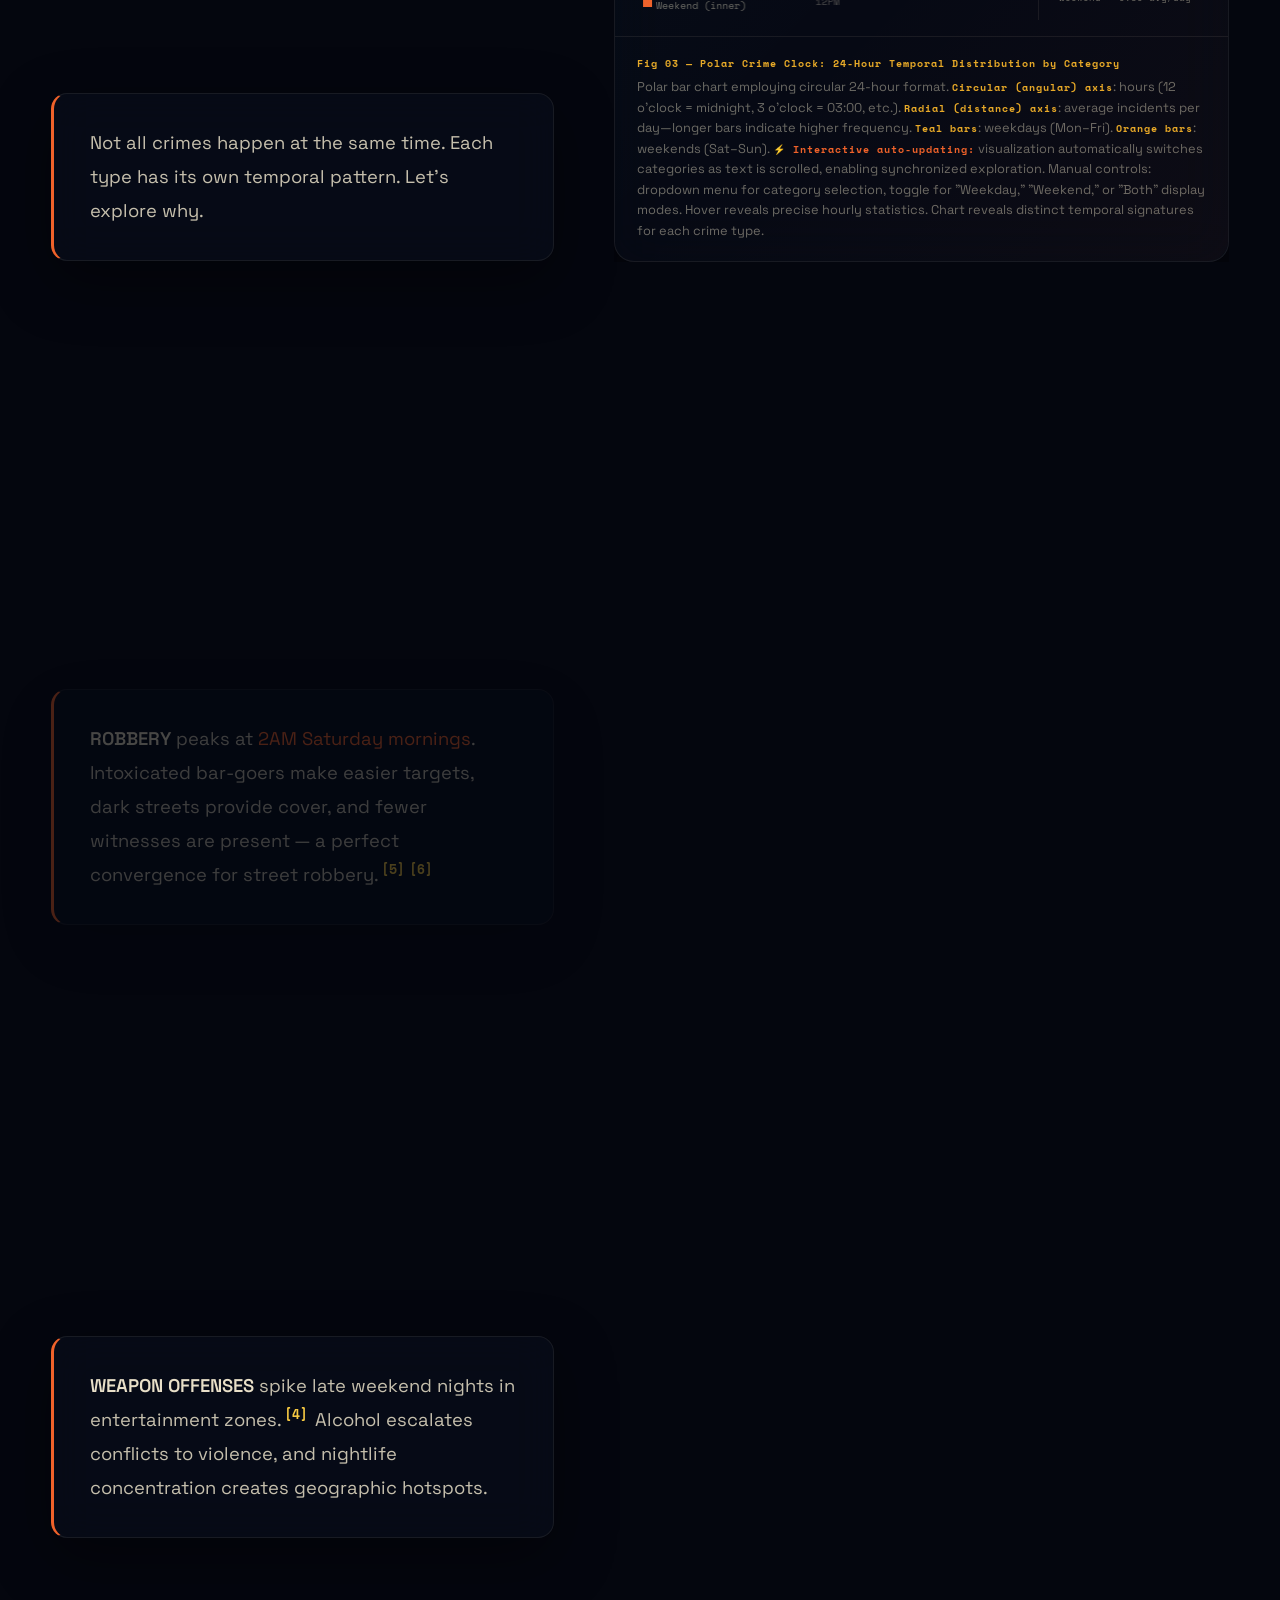
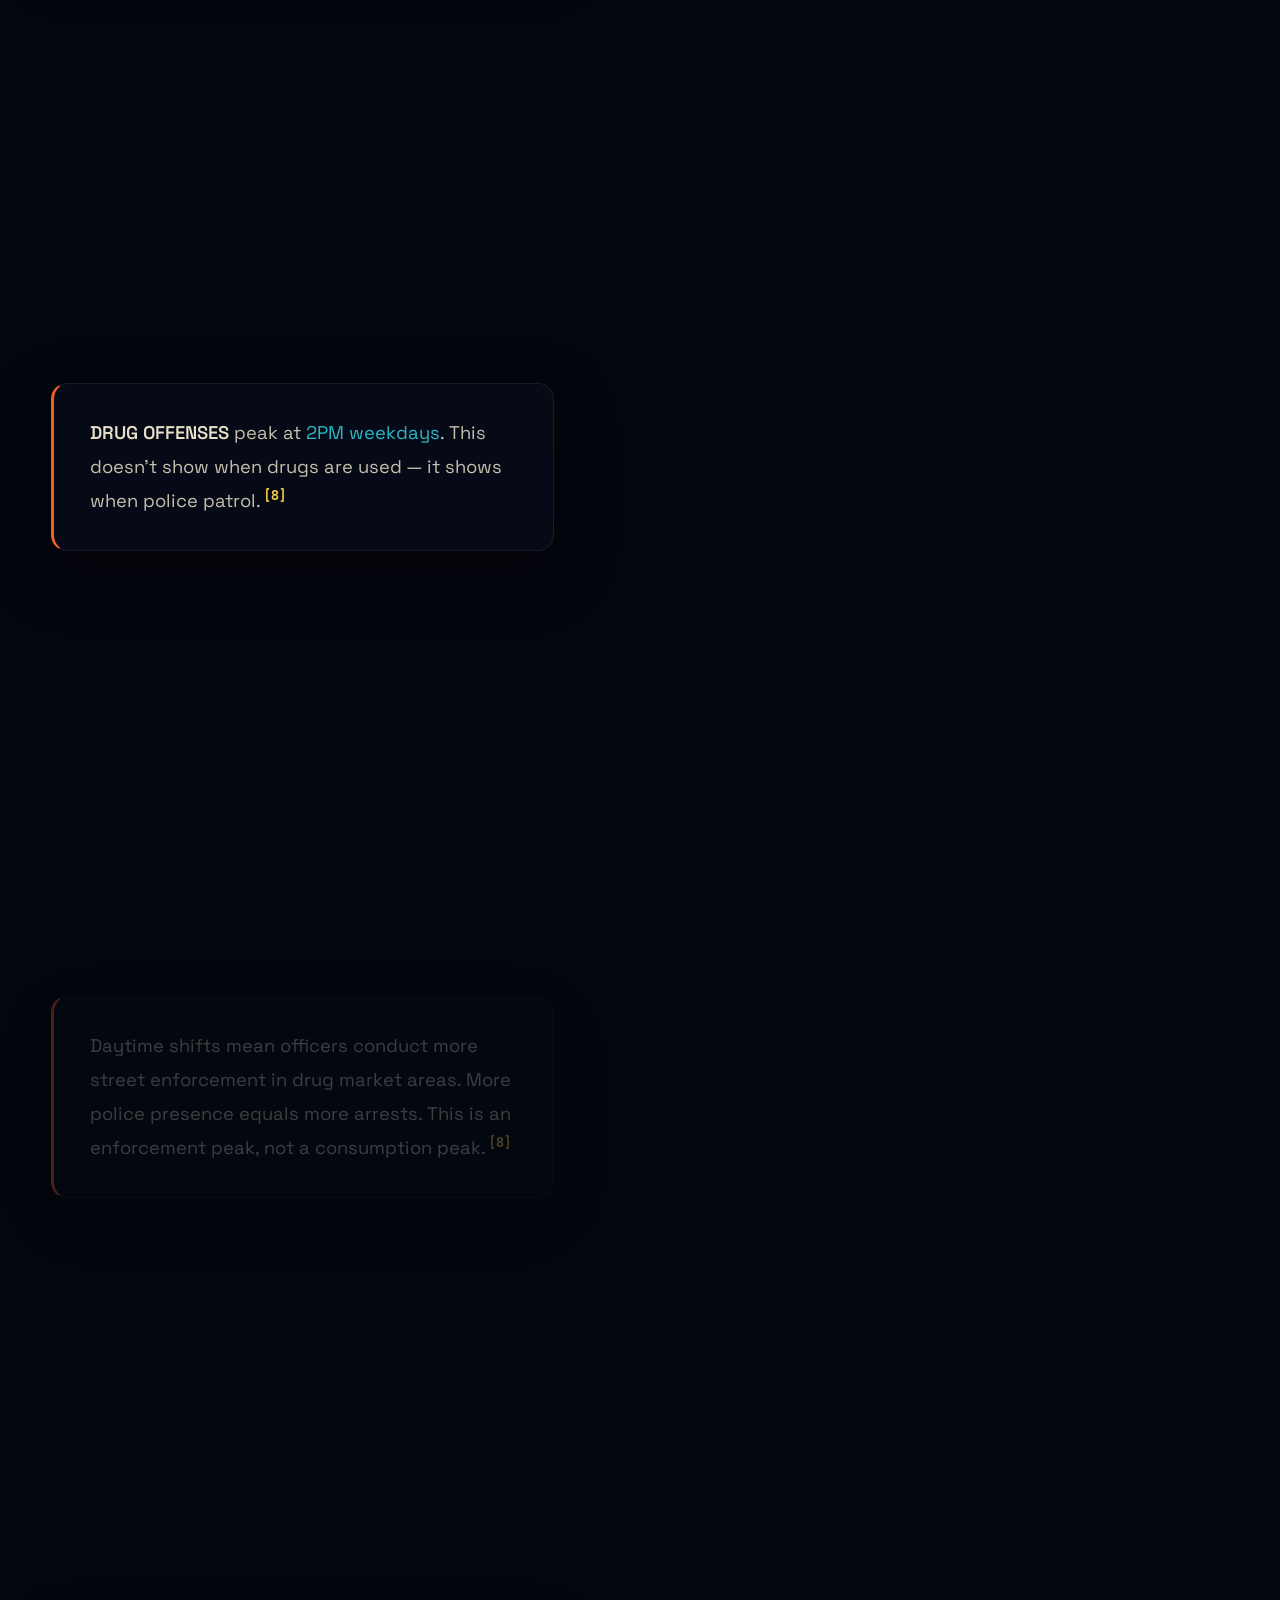
==== commit 106c386c: "made some minor changes in reference" ====
--- a/index.html
+++ b/index.html
@@ -756,7 +756,7 @@
       <!-- Step 8 -->
       <div class="story-step" data-step="8">
         <div class="step-content">
-          <p>Key insight: Crime doesn't just follow the clock. It follows <em>human behavior</em>. Where people go, crime follows.</p>
+          <p>Key insight: Crime doesn't just follow the clock. It follows <em>human behavior</em>. Where people go, crime follows.<a id="cite3b" href="#ref3" class="cite">3</a></p>
         </div>
       </div>
     </div>
@@ -814,21 +814,21 @@
       <!-- Step 2 -->
       <div class="story-step" data-step="2">
         <div class="step-content">
-          <p>Notice the pattern? Monday through Thursday look similar. Crime rises from 8AM, peaks around noon-6PM, then drops at night.</p>
+          <p>Notice the pattern? Monday through Thursday look similar. Crime rises from 11AM to 8PM, peaks around noon-6PM, then drops at night.</p>
         </div>
       </div>
 
       <!-- Step 3 -->
       <div class="story-step" data-step="3">
         <div class="step-content">
-          <p><strong>Why this pattern?</strong> People wake up, go to work, run errands, go home. More people out = more crime opportunities. Simple as that.</p>
+          <p><strong>Why this pattern?</strong> People wake up, go to work, run errands, go home. More people out = more crime opportunities. Simple as that.<a id="cite9" href="#ref9" class="cite">9</a></p>
         </div>
       </div>
 
       <!-- Step 4 -->
       <div class="story-step" data-step="4">
         <div class="step-content">
-          <p>But Friday and Saturday? Look at how they <span style="color:var(--orange)">burn bright orange</span> late into the night. This is the "hinge" — where the week transforms.</p>
+          <p>But Friday and Saturday? Look at how they <span style="color:var(--orange)">burn bright orange</span> late into the night until 11PM. This is the "hinge" — where the week transforms.</p>
         </div>
       </div>
 
@@ -842,14 +842,14 @@
       <!-- Step 6 -->
       <div class="story-step" data-step="6">
         <div class="step-content">
-          <p>More people + alcohol + late hours = perfect storm. Fights break out. Drunk people become targets. Cars get broken into while owners party.</p>
+          <p>More people + alcohol + late hours = perfect storm. Fights break out. Drunk people become targets. Cars get broken into while owners party.<a id="cite5b" href="#ref5" class="cite">5</a></p>
         </div>
       </div>
 
       <!-- Step 7 -->
       <div class="story-step" data-step="7">
         <div class="step-content">
-          <p>One important note: Empty doesn't mean safe. Tuesday 4AM is dark on this map because <em>no one's around to report crimes</em>, not because nothing bad happens.</p>
+          <p>One important note: Empty doesn't mean safe. Tuesday 4AM is dark on this map because <em>no one's around to report crimes</em>, not because nothing bad happens.<a id="cite10" href="#ref10" class="cite">10</a></p>
         </div>
       </div>
 
@@ -909,14 +909,14 @@
       <!-- Step 5 - Drug cont'd -->
       <div class="story-step" data-step="5" data-category="Drug Offense">
         <div class="step-content">
-          <p>Daytime shifts mean officers conduct more street enforcement in drug market areas. More police presence equals more arrests. This is an enforcement peak, not a consumption peak.</p>
+          <p>Daytime shifts mean officers conduct more street enforcement in drug market areas. More police presence equals more arrests. This is an enforcement peak, not a consumption peak.<a id="cite8b" href="#ref8" class="cite">8</a></p>
         </div>
       </div>
 
       <!-- Step 6 - Warrants -->
       <div class="story-step" data-step="6" data-category="Warrants">
         <div class="step-content">
-          <p><strong>WARRANTS</strong> peak at <span class="teal">4-5PM weekdays</span>. Officers serve warrants during business hours at shift end. This measures administrative scheduling, not criminal behavior.</p>
+          <p><strong>WARRANTS</strong> peak at <span class="teal">4-5PM weekdays</span>. Officers serve warrants during business hours at shift end. This measures administrative scheduling, not criminal behavior.<a id="cite11" href="#ref11" class="cite">11</a></p>
         </div>
       </div>
 
@@ -930,7 +930,7 @@
       <!-- Step 8 - Missing Person -->
       <div class="story-step" data-step="8" data-category="Missing Person">
         <div class="step-content">
-          <p><strong>MISSING PERSON</strong> reports peak at <span class="teal">noon</span>. This shows when absence is noticed (failed work arrivals, missed appointments), not when people actually go missing.</p>
+          <p><strong>MISSING PERSON</strong> reports peak at <span class="teal">noon</span>. This shows when absence is noticed (failed work arrivals, missed appointments), not when people actually go missing.<a id="cite12" href="#ref12" class="cite">12</a></p>
         </div>
       </div>
 
@@ -1041,6 +1041,11 @@
         <li id="ref6"><a href="https://pubmed.ncbi.nlm.nih.gov/28232756/" target="_blank" rel="noopener noreferrer">Bernasco W, Ruiter S, Block R. Do Street Robbery Location Choices Vary Over Time of Day or Day of Week? A Test in Chicago. Journal of Research in Crime and Delinquency (2017).</a> <a href="#cite6" class="back-link">↑ back</a></li>
         <li id="ref7"><a href="https://popcenter.asu.edu/content/thefts-and-cars-residential-streets-driveways-0" target="_blank" rel="noopener noreferrer">Keister T. Thefts of and from Cars on Residential Streets and Driveways. Center for Problem-Oriented Policing.</a> <a href="#cite7" class="back-link">↑ back</a></li>
         <li id="ref8"><a href="https://www.popcenter.org/content/drug-dealing-open-air-markets-0" target="_blank" rel="noopener noreferrer">Harocopos A, Hough M. Drug Dealing in Open-Air Markets. Center for Problem-Oriented Policing.</a> <a href="#cite8" class="back-link">↑ back</a></li>
+        <li id="ref9"><a href="https://www.jstor.org/stable/2094589" target="_blank" rel="noopener noreferrer">Cohen LE, Felson M. Social Change and Crime Rate Trends: A Routine Activity Approach. American Sociological Review 44(4): 588-608 (1979).</a></li>
+        <!-- Reference 9 updated - no back arrow -->
+        <li id="ref10"><a href="https://www.ojp.gov/ncjrs/virtual-library/abstracts/dark-figure-crime-and-police-reaction-0" target="_blank" rel="noopener noreferrer">Biderman AD, Reiss AJ. On Exploring the "Dark Figure" of Crime. The ANNALS of the American Academy of Political and Social Science 374(1): 1-15 (1967).</a> <a href="#cite10" class="back-link">↑ back</a></li>
+        <li id="ref11"><a href="https://bja.ojp.gov/program/pi/wrants/about" target="_blank" rel="noopener noreferrer">Bureau of Justice Assistance. Warrant Management Best Practices. Office of Justice Programs.</a> <a href="#cite11" class="back-link">↑ back</a></li>
+        <li id="ref12"><a href="https://www.ncbi.nlm.nih.gov/pmc/articles/PMC4638178/" target="_blank" rel="noopener noreferrer">Newiss G. Understanding the Risk of Going Missing: Estimating the Risk of Fatal Outcomes in Cancelled Cases. Policing: A Journal of Policy and Practice 5(3): 246-260 (2011).</a> <a href="#cite12" class="back-link">↑ back</a></li>
       </ol>
     </div>
   </div>
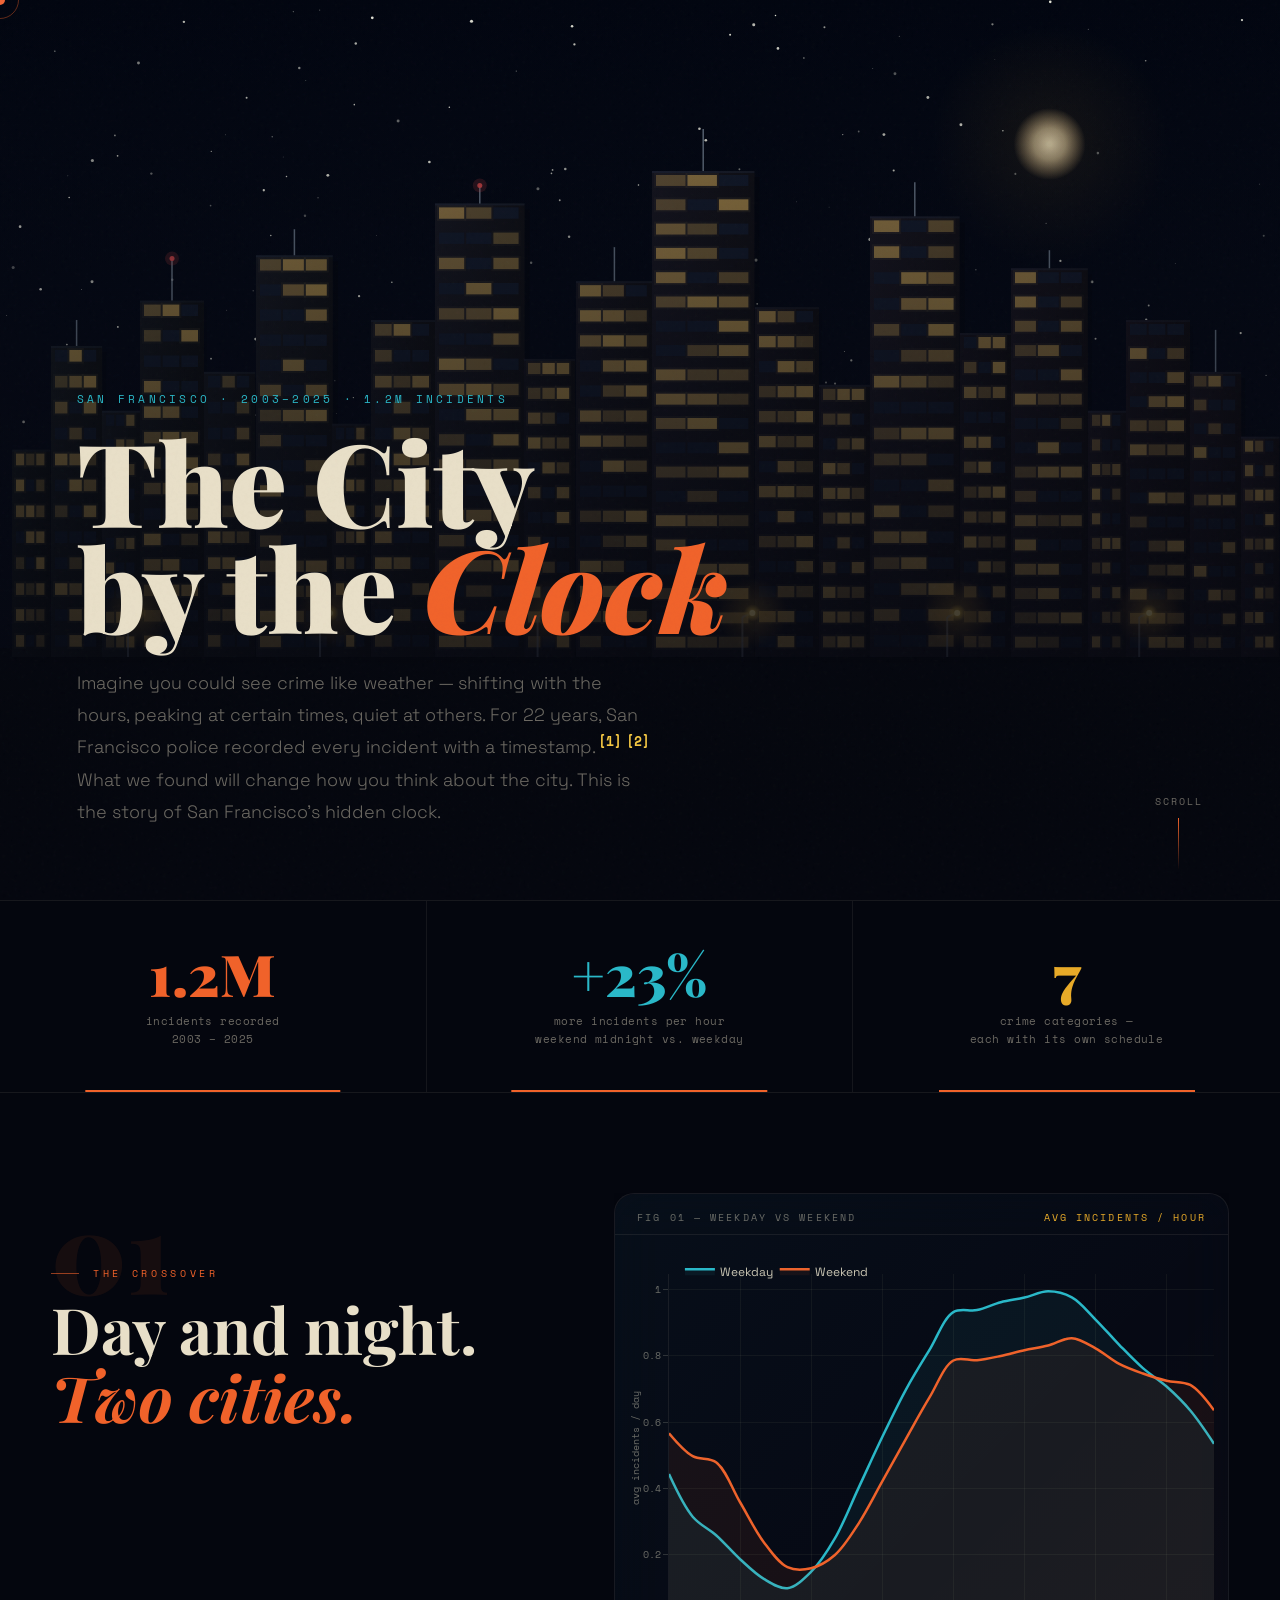
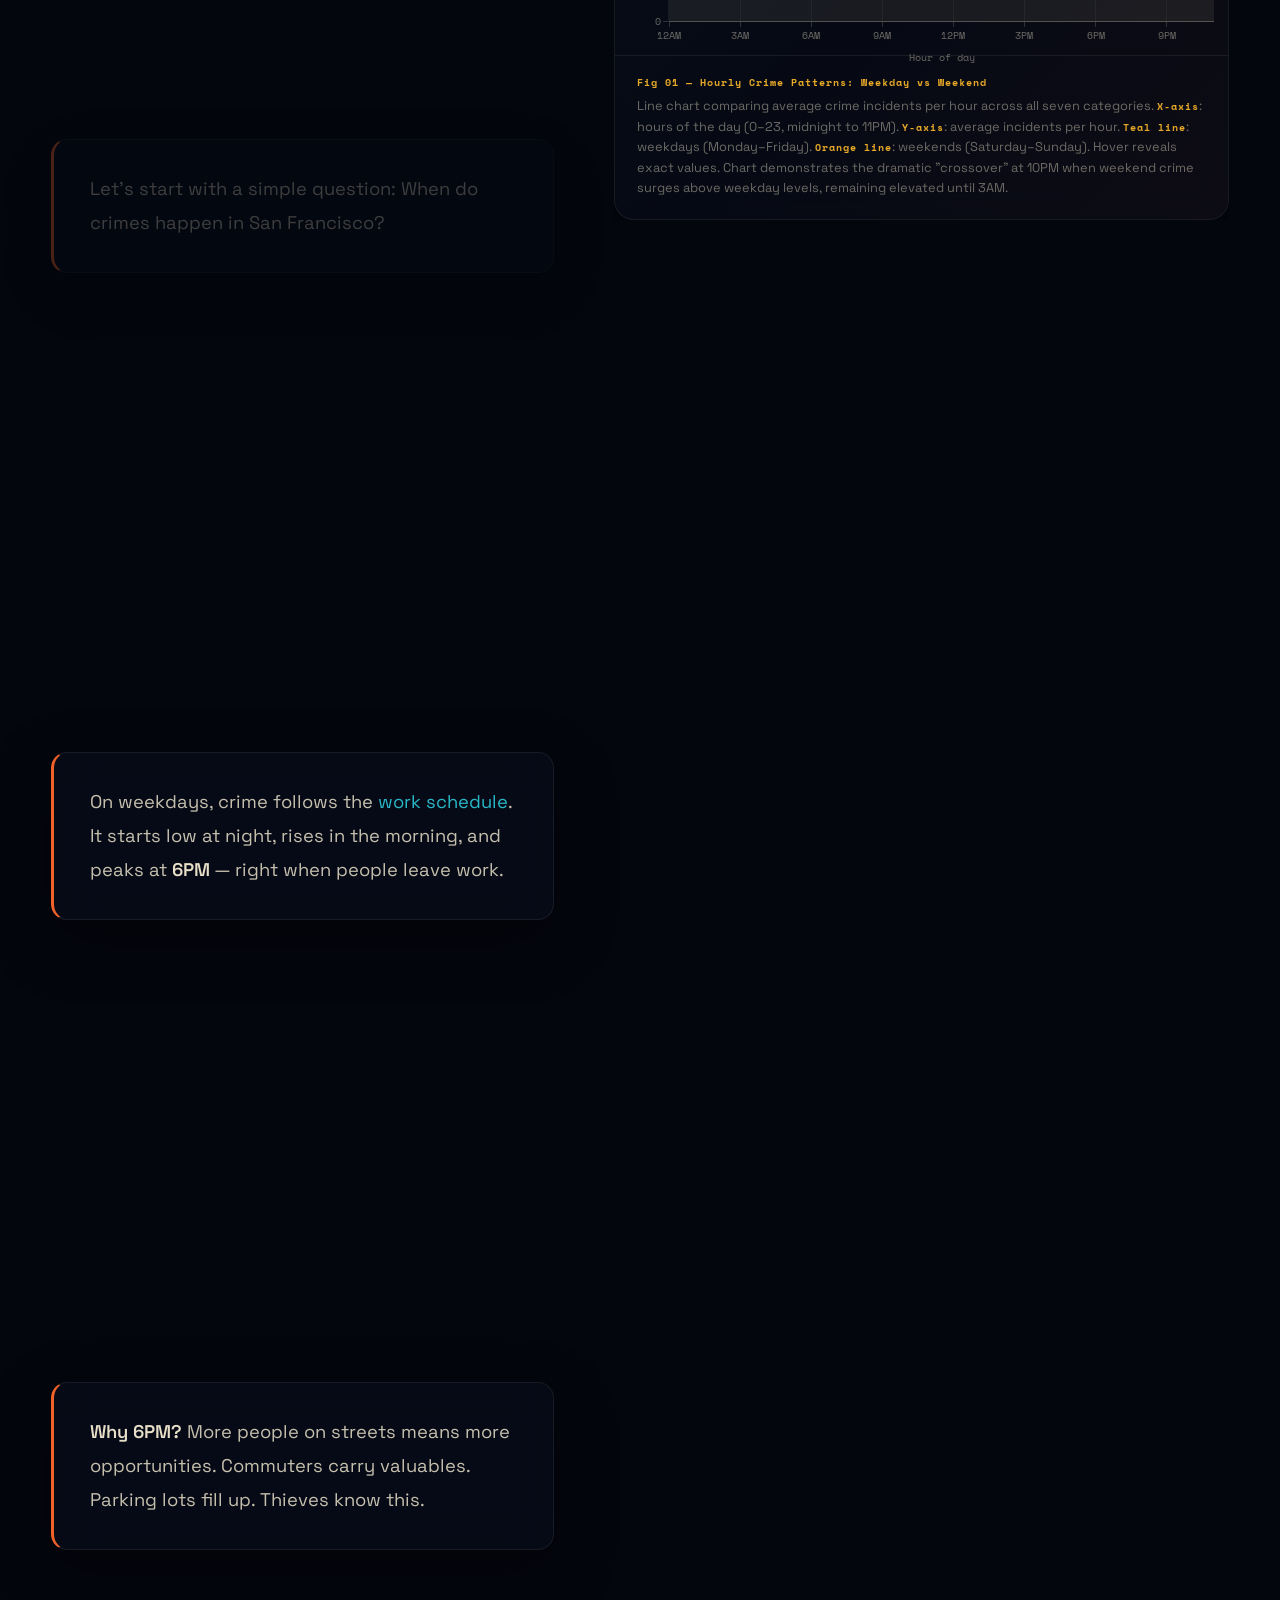
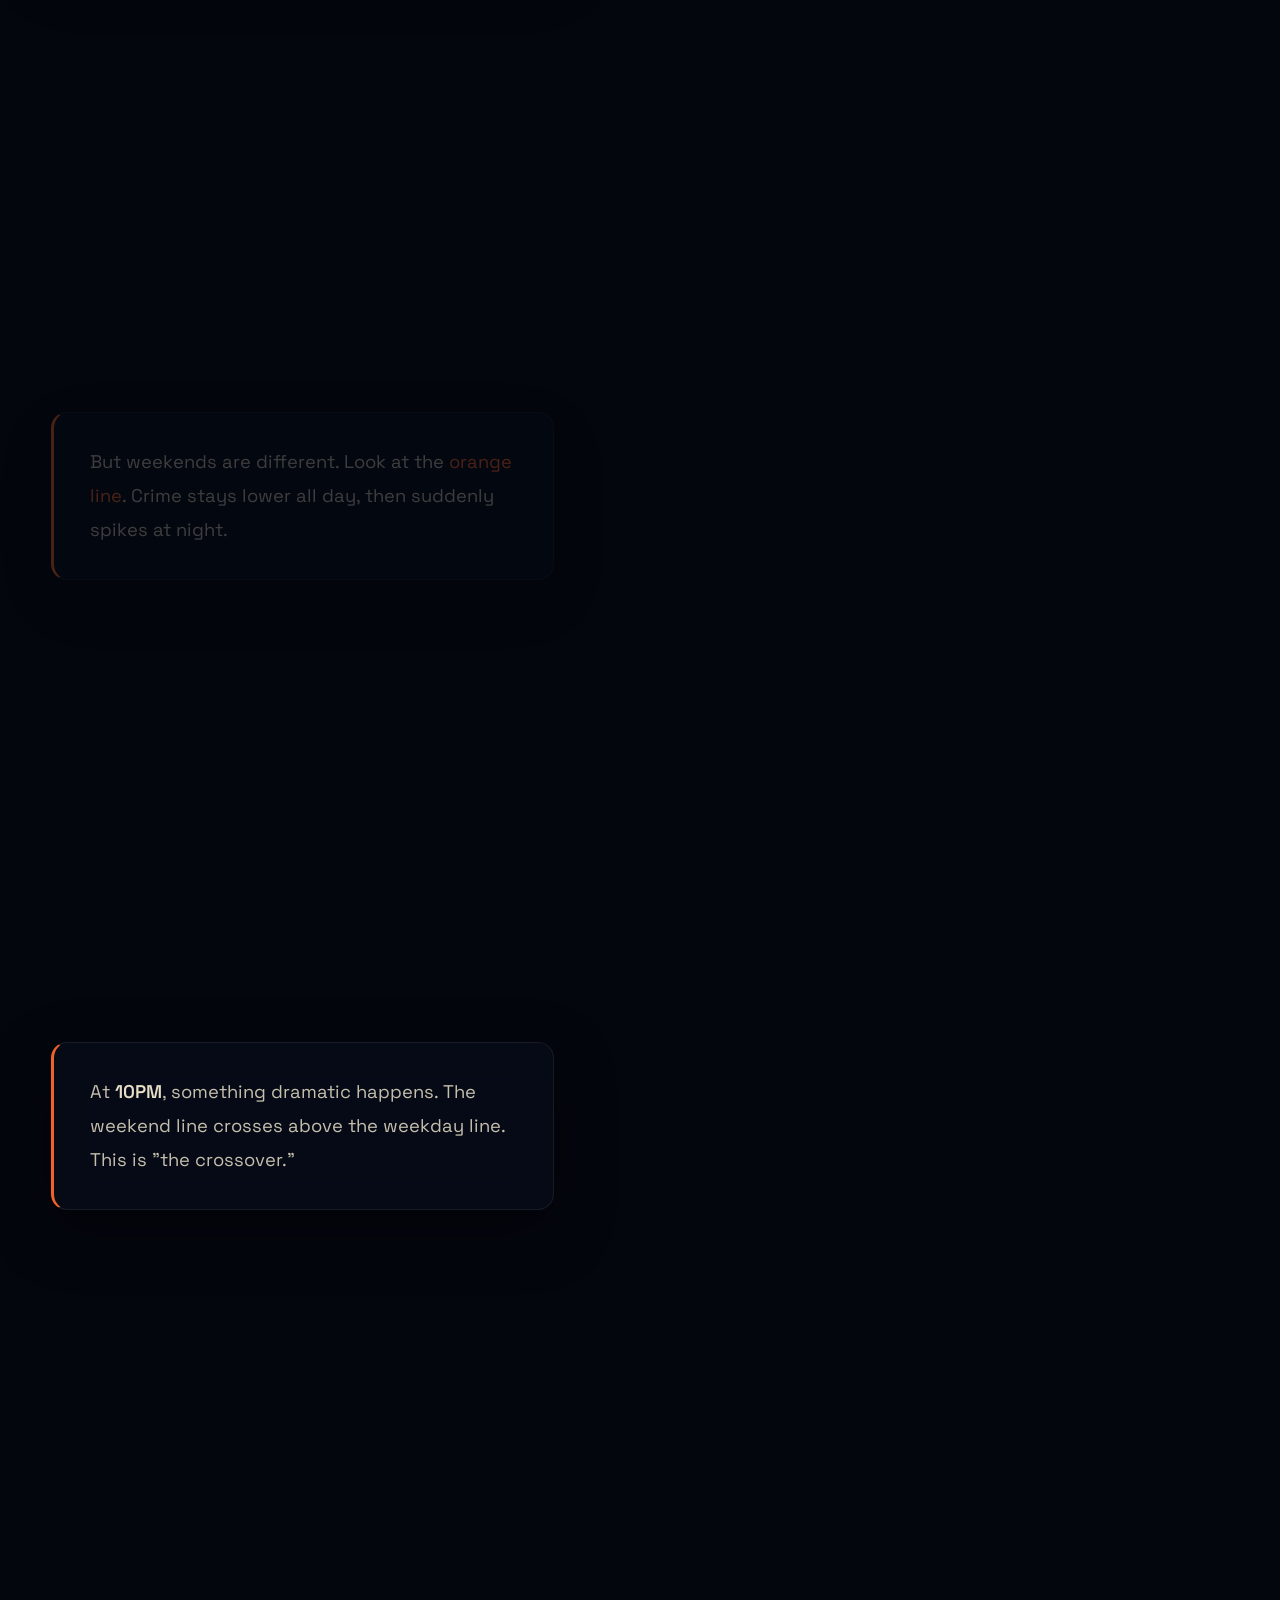
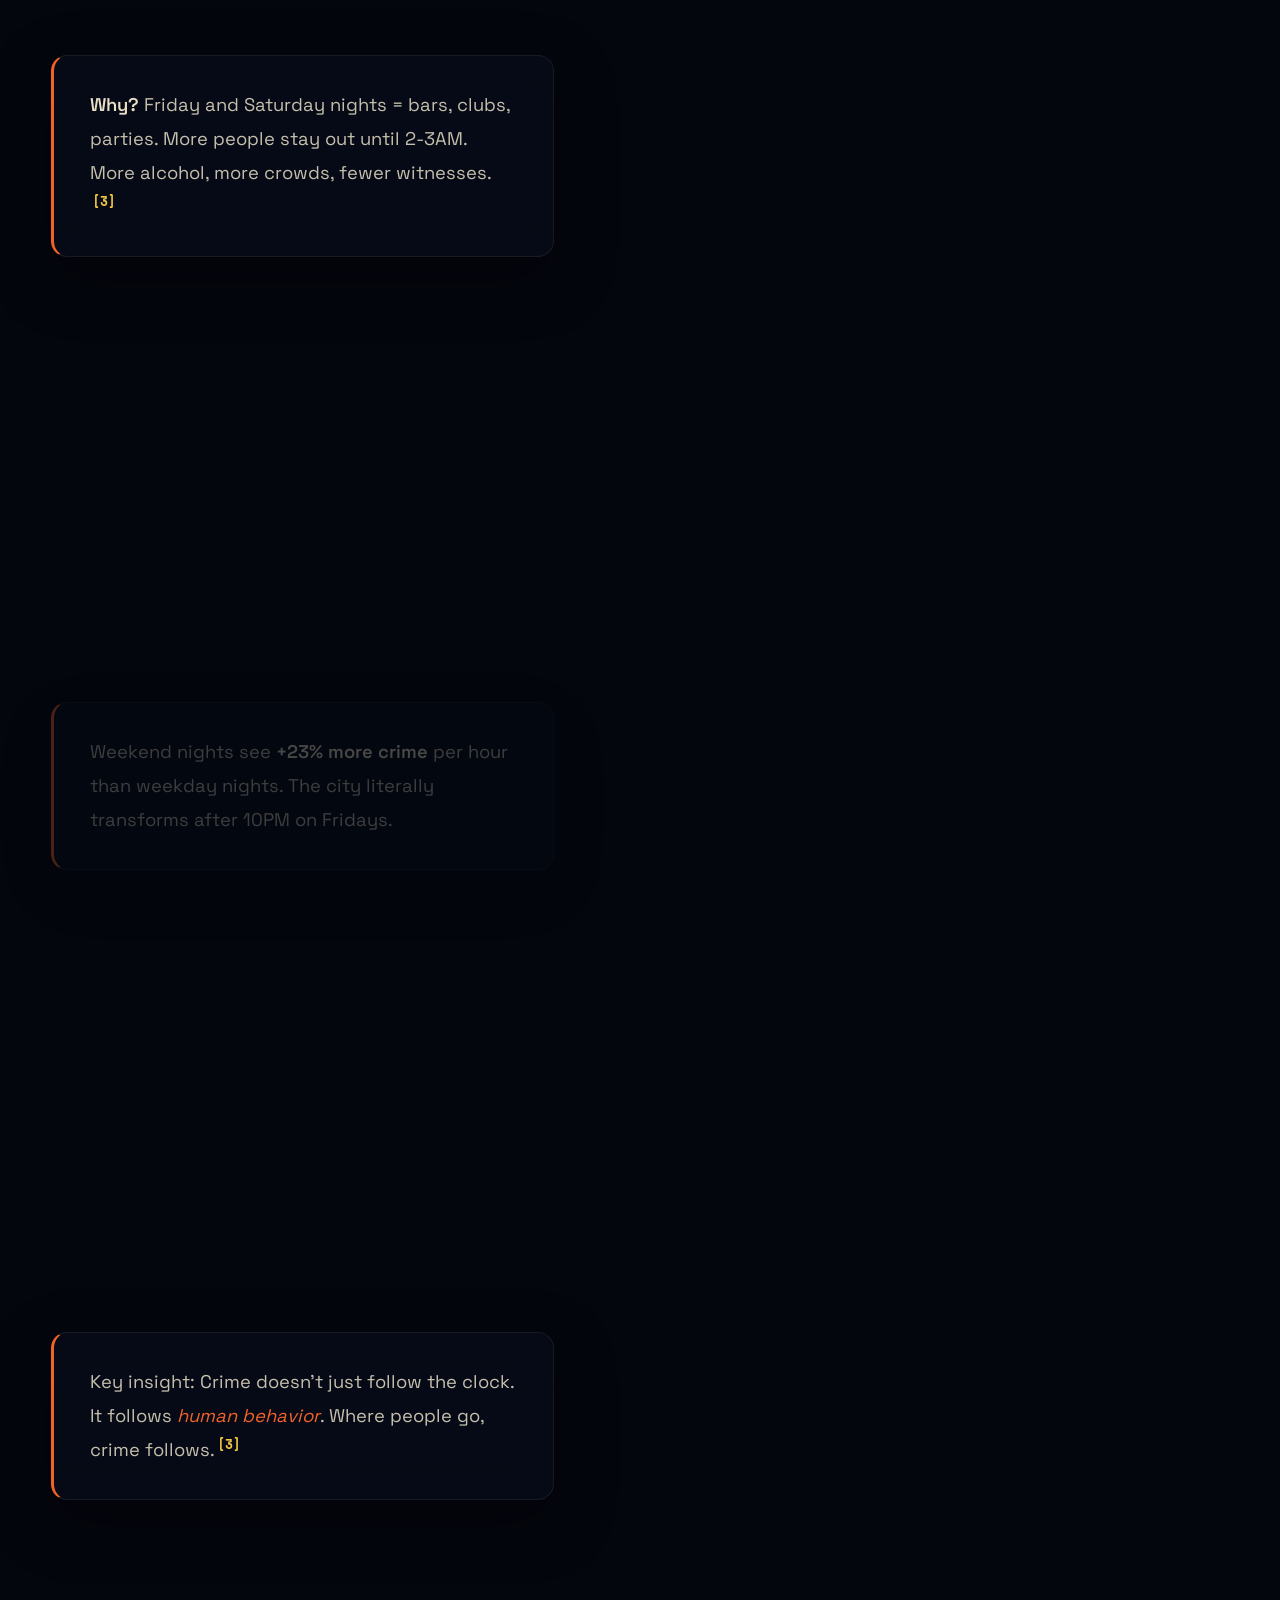
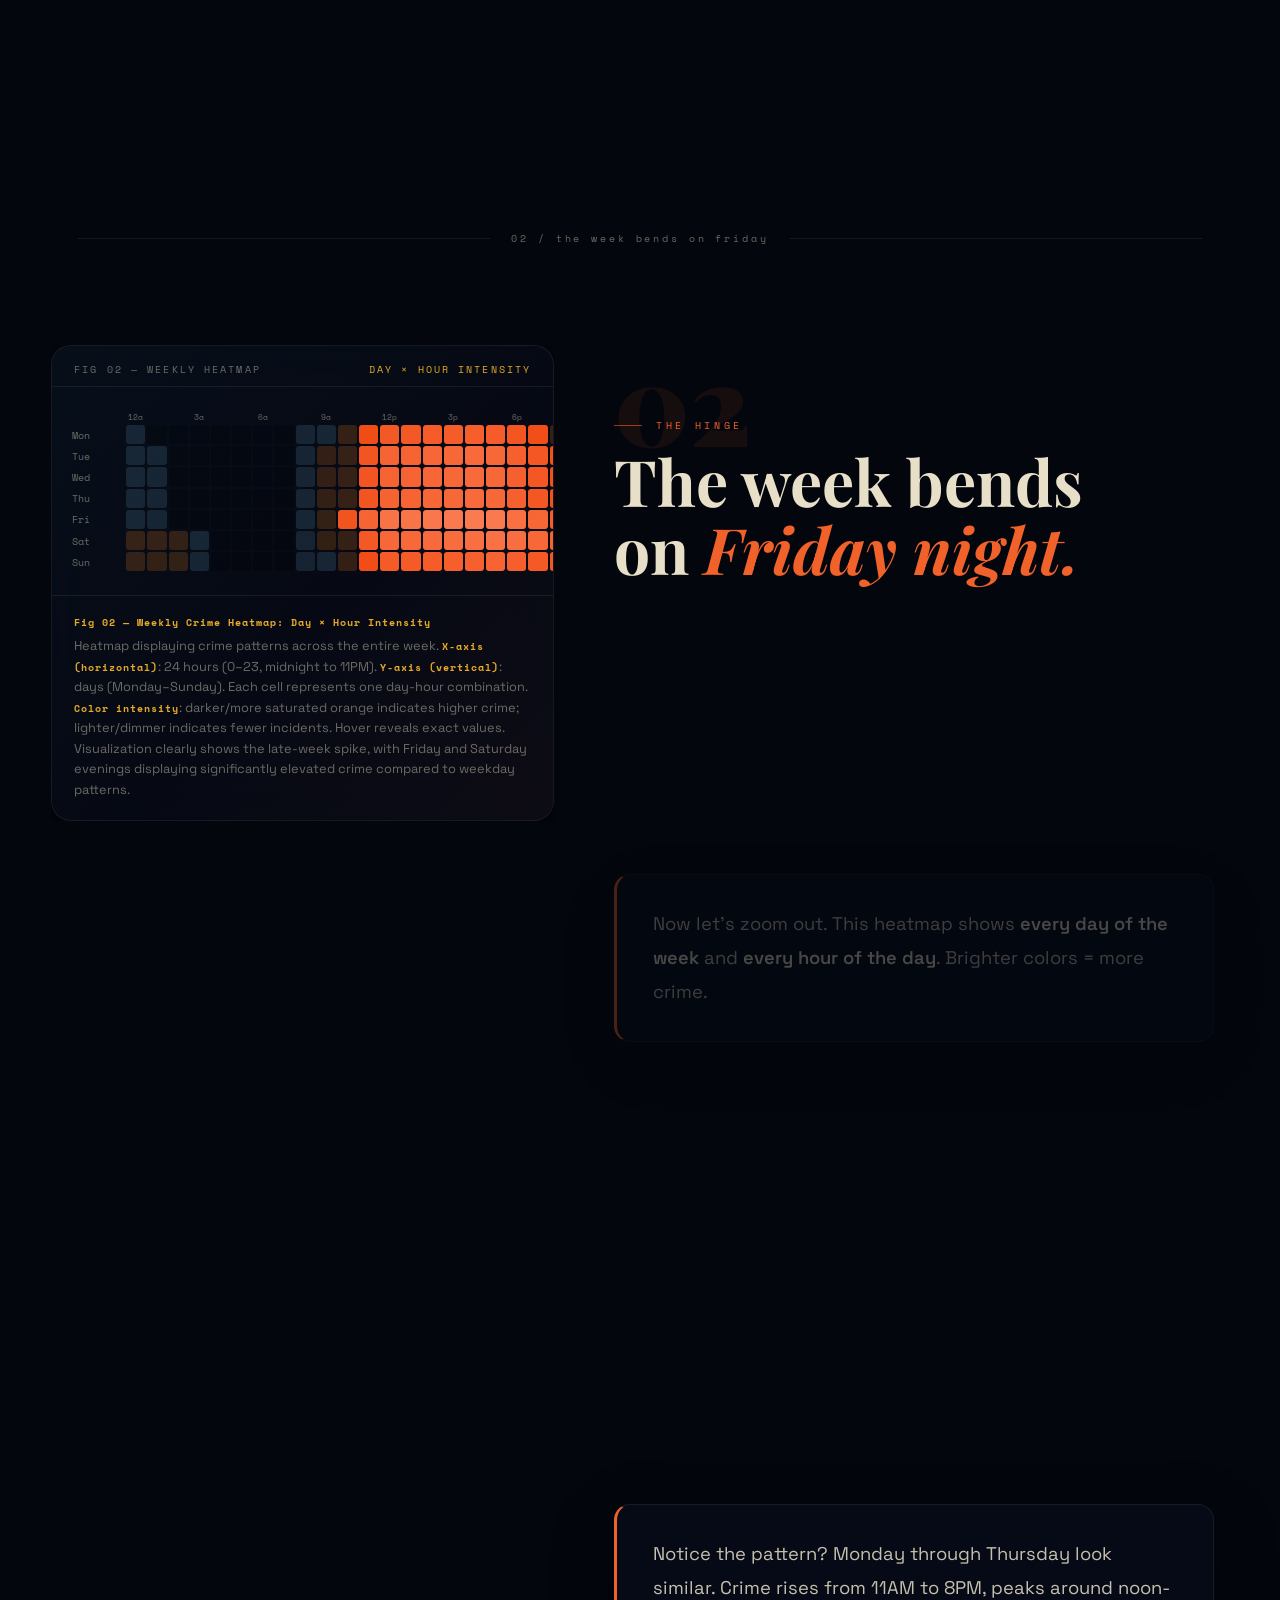
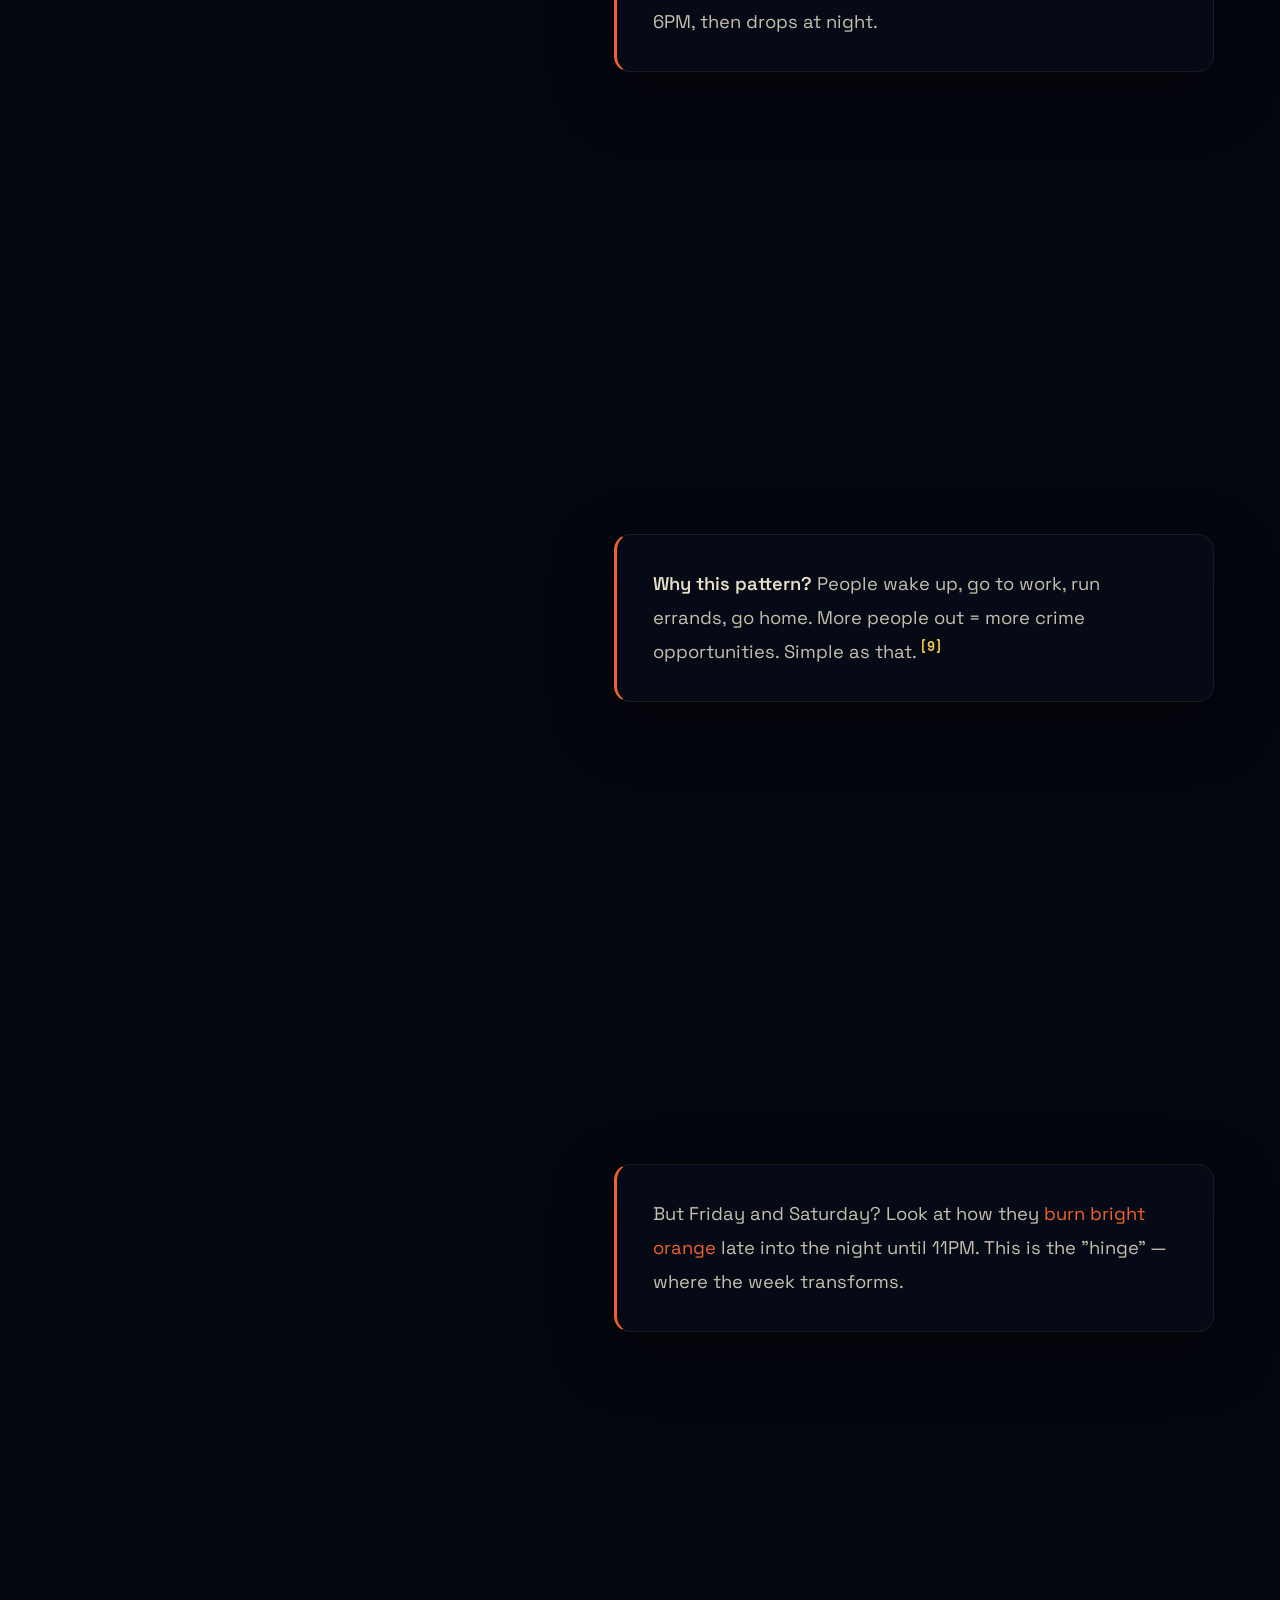
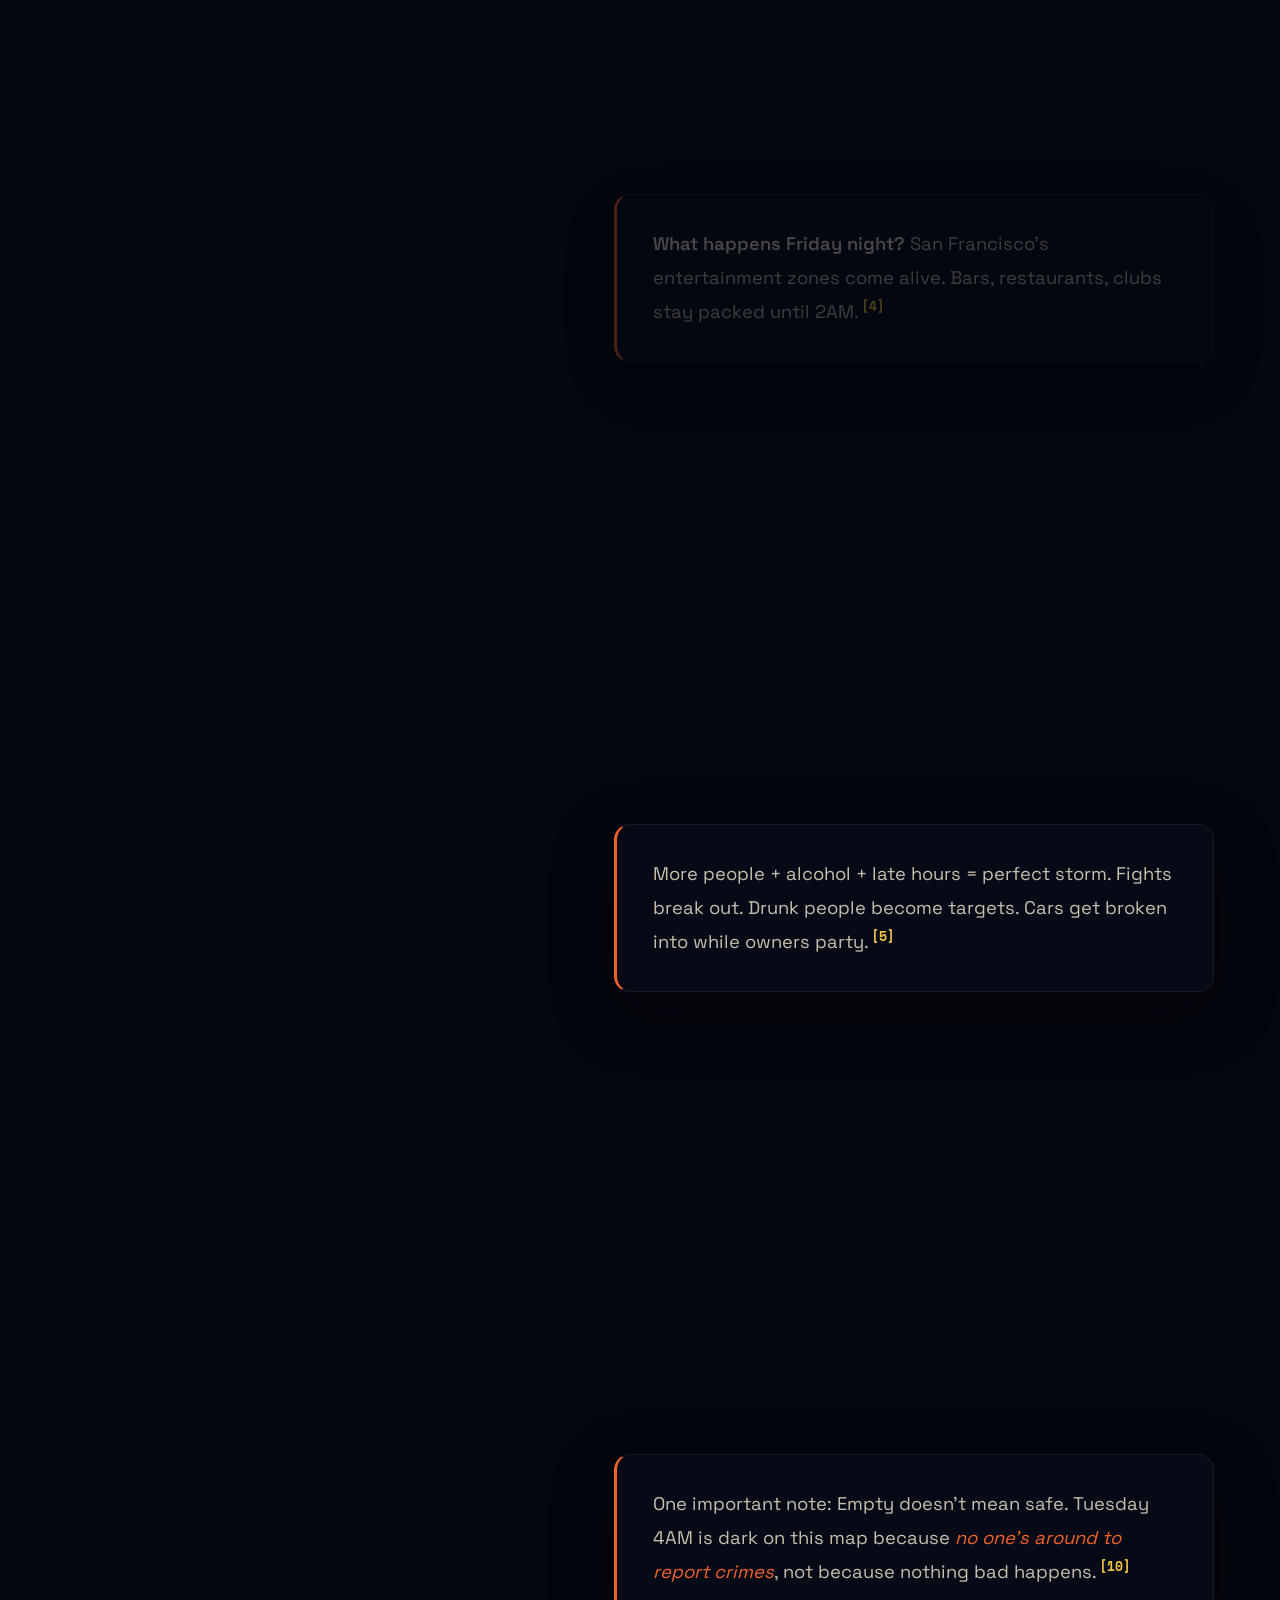
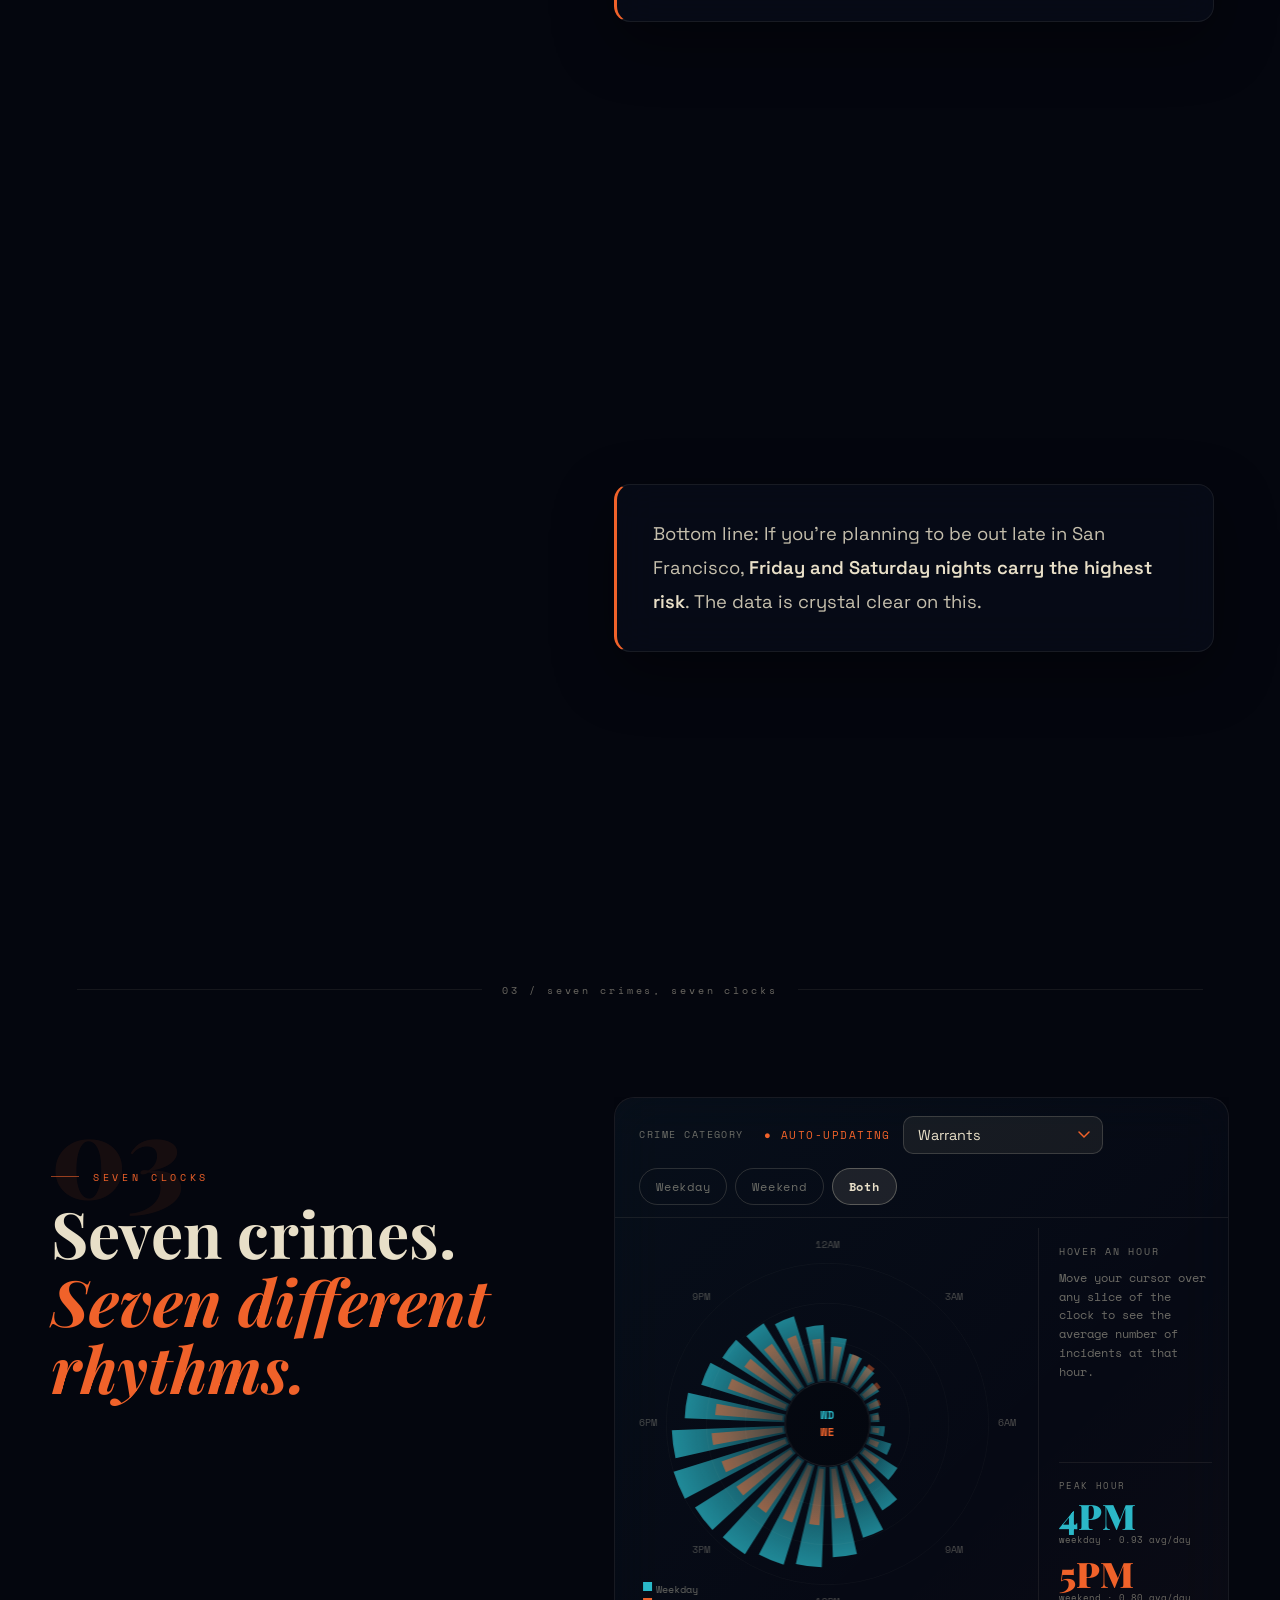
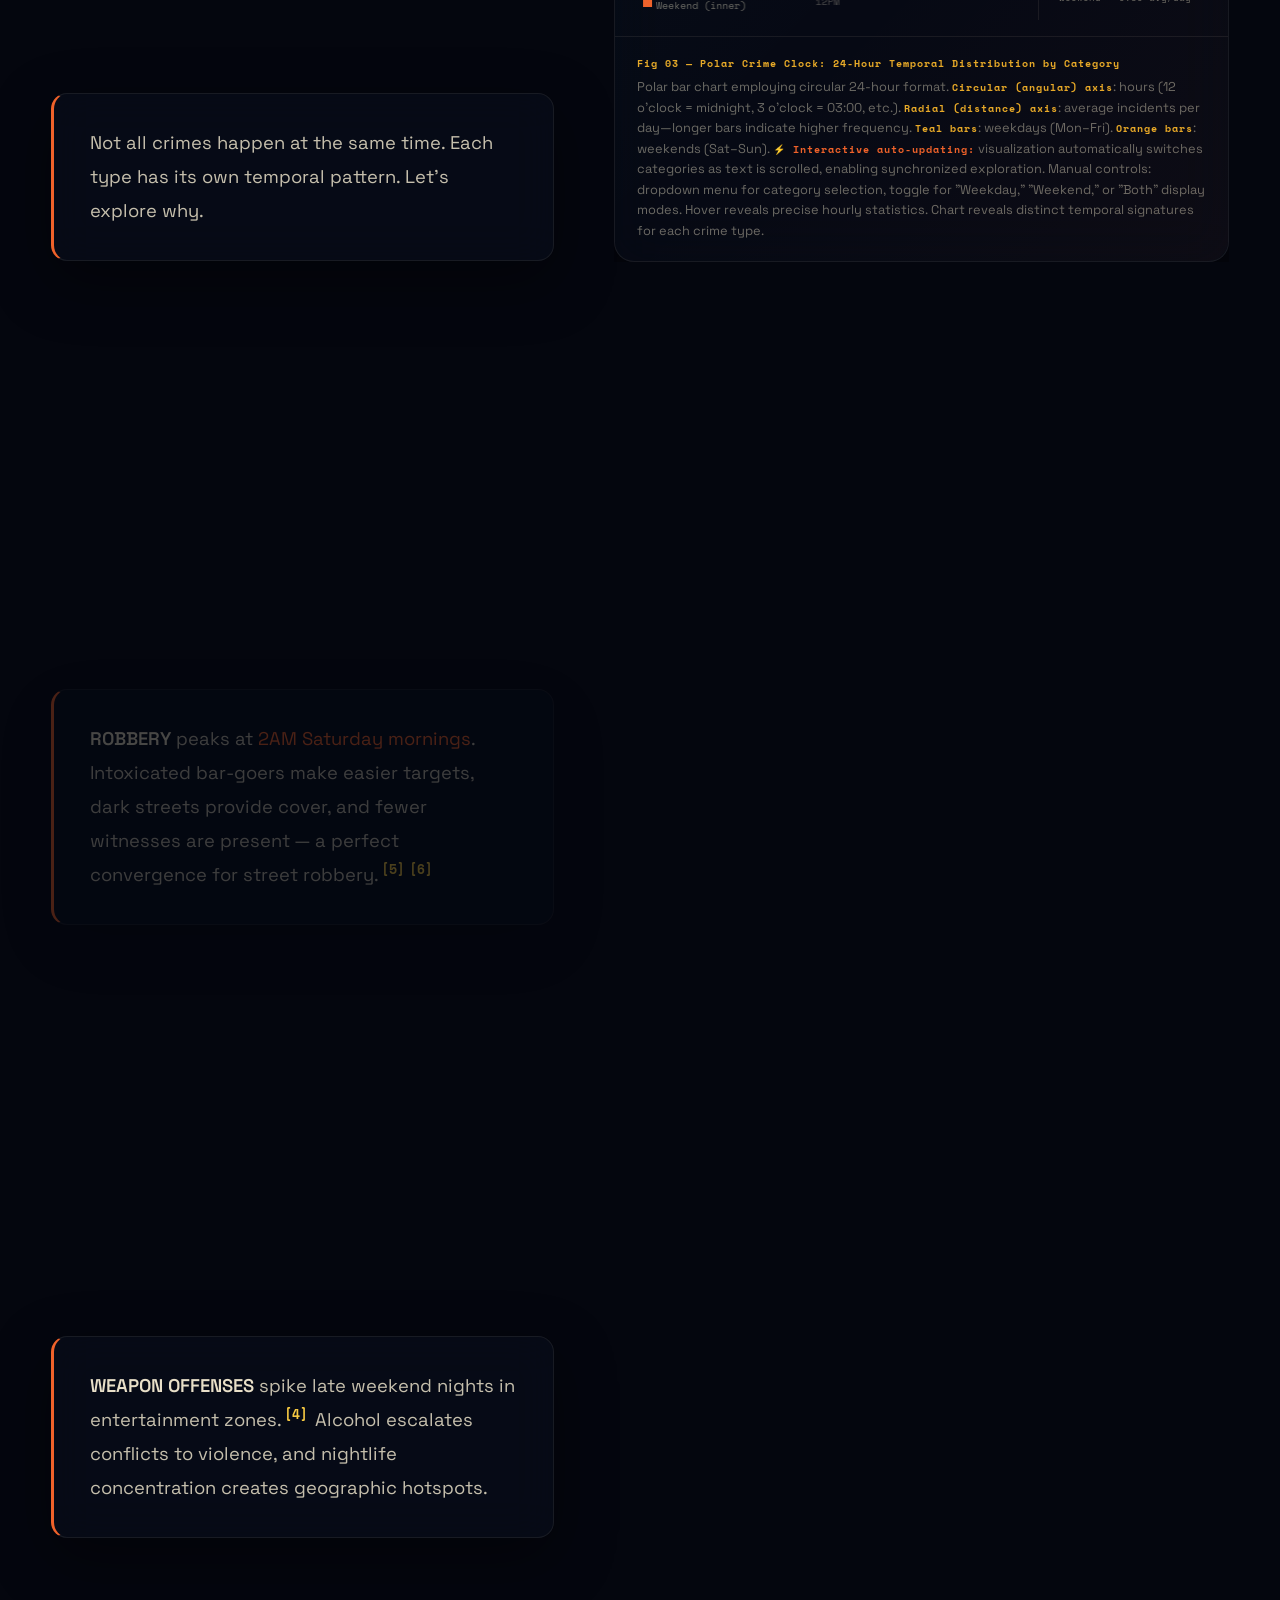
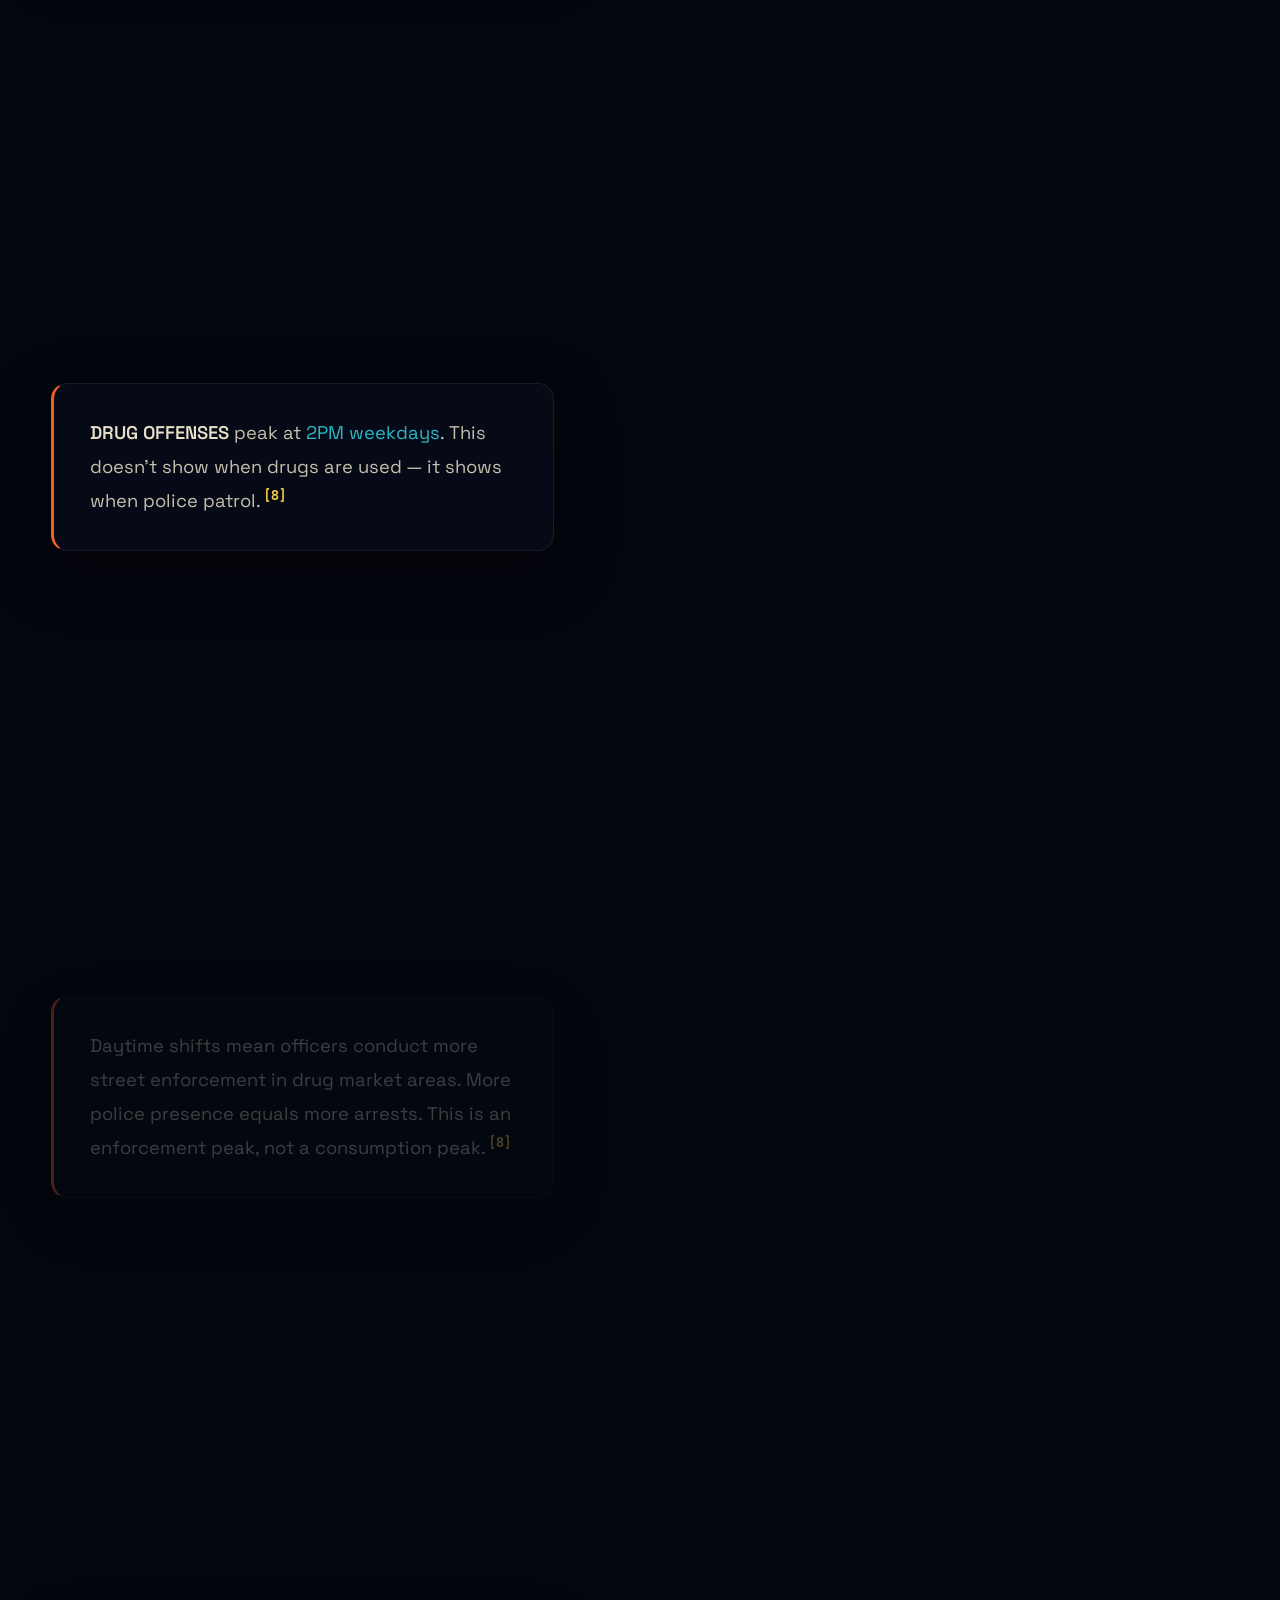
==== commit d7f94634: "change in title" ====
--- a/index.html
+++ b/index.html
@@ -3,7 +3,7 @@
 <head>
 <meta charset="UTF-8">
 <meta name="viewport" content="width=device-width, initial-scale=1.0">
-<title>After Dark — San Francisco's Crime Clock</title>
+<title>San Francisco's Crime Clock</title>
 <link rel="preconnect" href="https://fonts.googleapis.com">
 <link rel="preconnect" href="https://fonts.gstatic.com" crossorigin>
 <link href="https://fonts.googleapis.com/css2?family=Playfair+Display:ital,wght@0,400;0,700;0,900;1,400;1,700&family=Space+Grotesk:wght@300;400;500&family=Space+Mono:wght@400;700&display=swap" rel="stylesheet">
